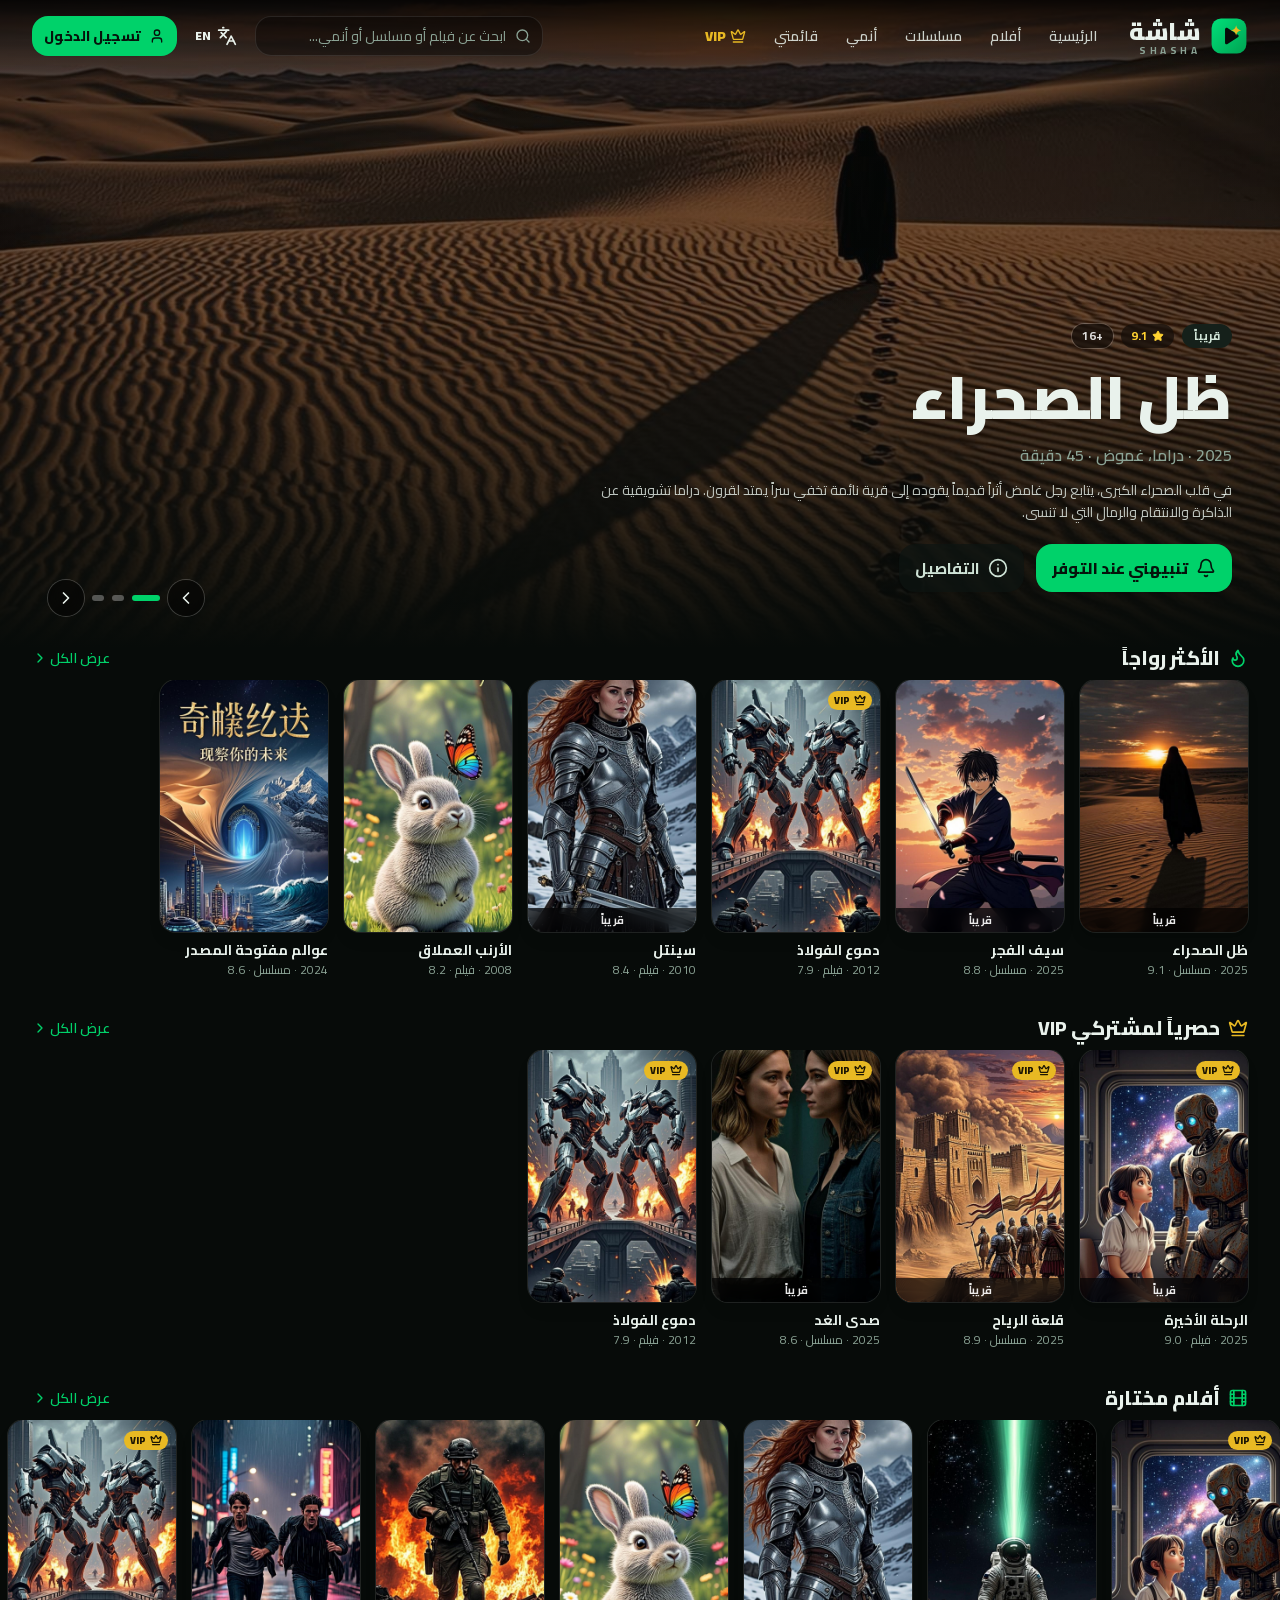
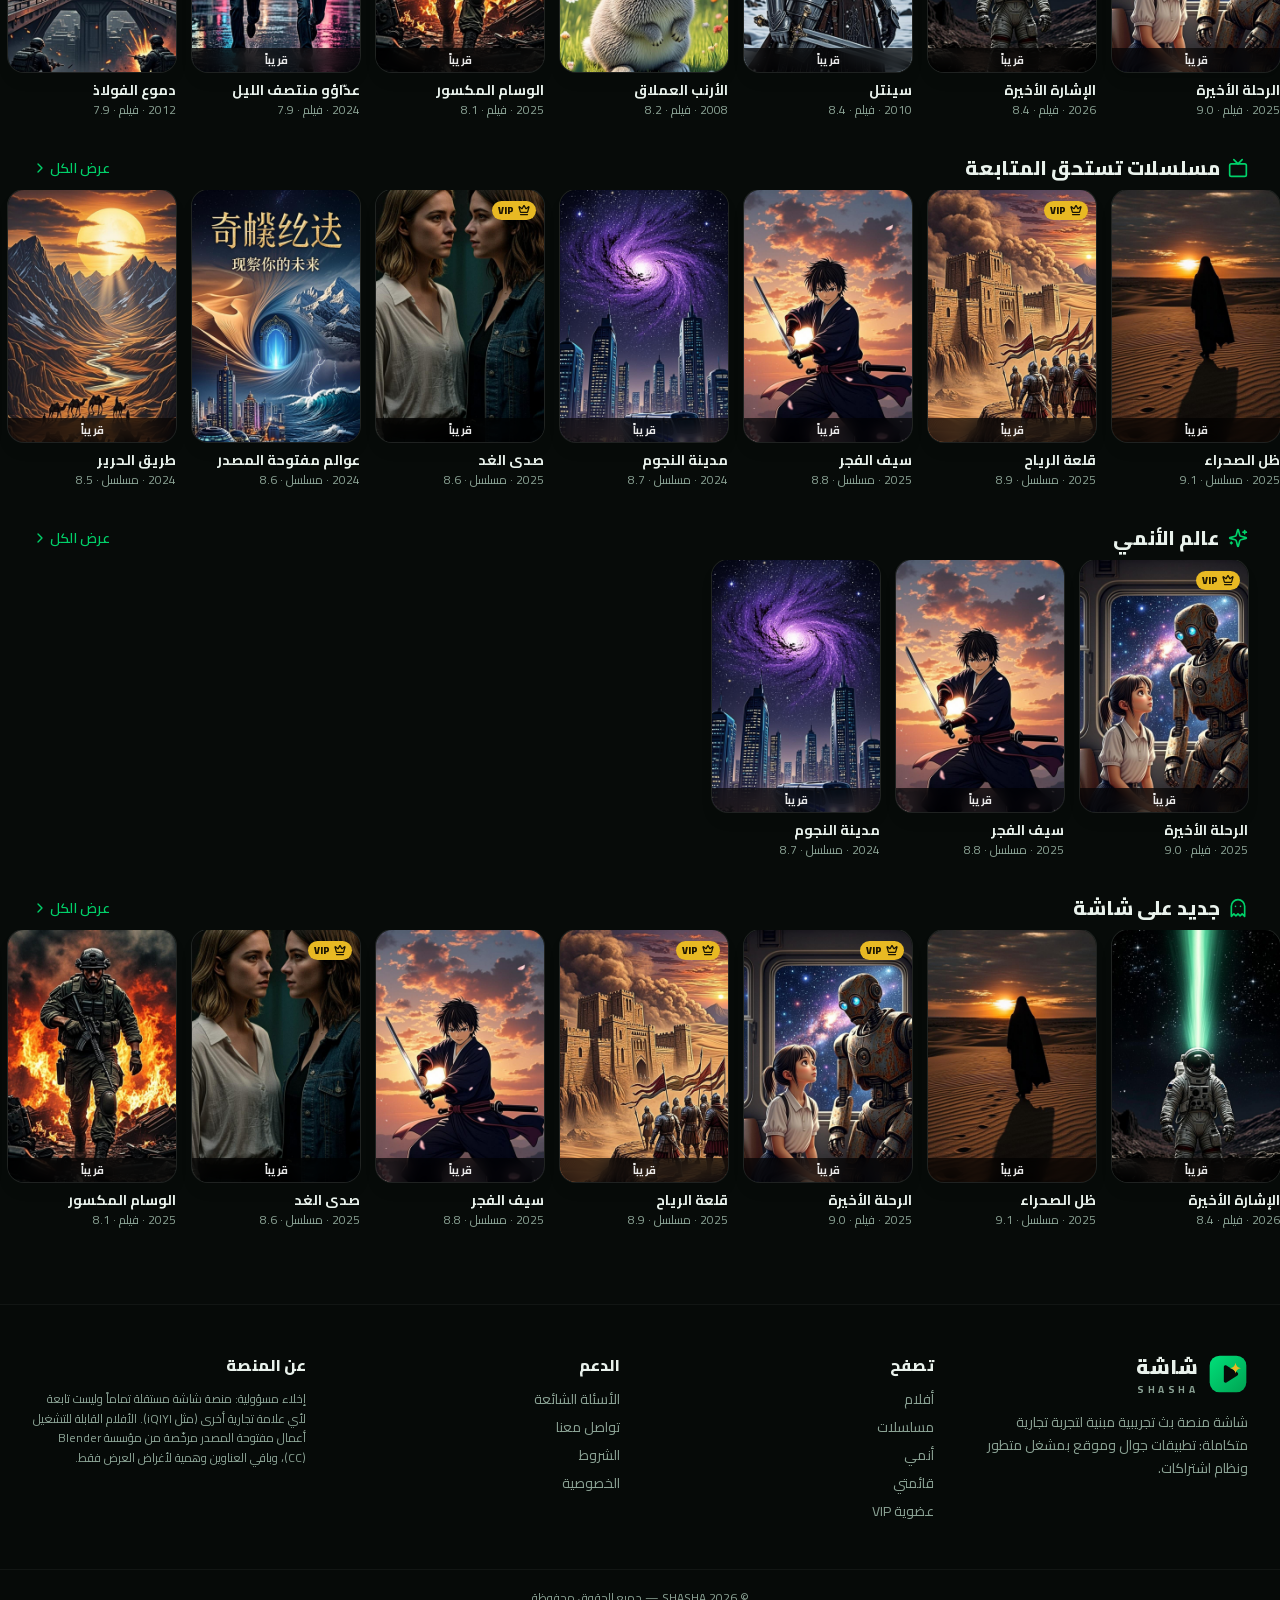
==== index.html @ ae56e643 "content: مصادر بث موثوقة + مختبر الجودات + تحسينات الفلوباك" ====
<!DOCTYPE html><!--6Fj87yU1u_SWsq_BodlHB--><html lang="ar" dir="rtl"><head><meta charSet="utf-8"/><meta name="viewport" content="width=device-width, initial-scale=1, maximum-scale=1, viewport-fit=cover"/><link rel="preload" href="/_next/static/media/9ff27b8a0a8f3dc0-s.p.9cb3a3e2.woff2" as="font" crossorigin="" type="font/woff2"/><link rel="preload" href="/_next/static/media/d41831e24743a3c1-s.p.ae65d18e.woff2" as="font" crossorigin="" type="font/woff2"/><link rel="stylesheet" href="/_next/static/chunks/688b65f0532cc392.css" data-precedence="next"/><link rel="stylesheet" href="/_next/static/chunks/c8108df23dfb4b5e.css" data-precedence="next"/><link rel="preload" as="script" fetchPriority="low" href="/_next/static/chunks/556c8b59b4c9a879.js"/><script src="/_next/static/chunks/abc386bdde209760.js" async=""></script><script src="/_next/static/chunks/3b3c7ed019bbd741.js" async=""></script><script src="/_next/static/chunks/turbopack-4418671c871624ce.js" async=""></script><script src="/_next/static/chunks/ff1a16fafef87110.js" async=""></script><script src="/_next/static/chunks/d2be314c3ece3fbe.js" async=""></script><script src="/_next/static/chunks/8f161a78fdf321c0.js" async=""></script><script src="/_next/static/chunks/102e3964f81bfa95.js" async=""></script><script src="/_next/static/chunks/4613c6c506f4b99d.js" async=""></script><meta name="next-size-adjust" content=""/><meta name="theme-color" content="#070b09"/><title>شاشة | SHASHA — أفلام ومسلسلات وأنمي</title><meta name="description" content="شاشة: منصة بث تجريبية متكاملة — أفلام ومسلسلات وأنمي بمشغل متطور يدعم الجودات المتكيفة والترجمة، مع عضوية VIP وقائمة مشاهدة ومزامنة بين أجهزتك."/><meta name="application-name" content="شاشة"/><link rel="manifest" href="/manifest.json"/><meta name="keywords" content="بث,أفلام,مسلسلات,أنمي,شاشة,SHASHA,streaming"/><meta name="format-detection" content="telephone=no"/><meta name="mobile-web-app-capable" content="yes"/><meta name="apple-mobile-web-app-title" content="شاشة"/><meta name="apple-mobile-web-app-status-bar-style" content="black-translucent"/><meta property="og:title" content="شاشة | SHASHA — أفلام ومسلسلات وأنمي"/><meta property="og:description" content="منصة بث متكاملة بمشغل متطور وعضوية VIP. تعمل على الجوال والكمبيوتر وتُثبّت كتطبيق."/><meta property="og:site_name" content="شاشة"/><meta property="og:image" content="https://qbrahym02-cmyk.github.io/icons/icon-512.png"/><meta property="og:image:width" content="512"/><meta property="og:image:height" content="512"/><meta property="og:type" content="website"/><meta name="twitter:card" content="summary_large_image"/><meta name="twitter:title" content="شاشة | SHASHA — أفلام ومسلسلات وأنمي"/><meta name="twitter:description" content="منصة بث متكاملة بمشغل متطور وعضوية VIP. تعمل على الجوال والكمبيوتر وتُثبّت كتطبيق."/><meta name="twitter:image" content="https://qbrahym02-cmyk.github.io/icons/icon-512.png"/><meta name="twitter:image:width" content="512"/><meta name="twitter:image:height" content="512"/><link rel="icon" href="/icons/icon-192.png" sizes="192x192" type="image/png"/><link rel="icon" href="/icons/icon-512.png" sizes="512x512" type="image/png"/><link rel="apple-touch-icon" href="/icons/apple-touch-icon.png"/><script src="/_next/static/chunks/a6dad97d9634a72d.js" noModule=""></script></head><body class="cairo_a5ee9d0d-module__yPz62W__variable font-sans antialiased bg-background text-foreground min-h-screen"><div hidden=""><!--$--><!--/$--></div><div class="flex min-h-screen flex-col"><header class="fixed top-0 inset-x-0 z-50 transition-all duration-300 bg-gradient-to-b from-black/85 via-black/40 to-transparent"><div class="mx-auto flex h-16 max-w-[1500px] items-center gap-3 px-4 md:h-[72px] md:gap-5 md:px-8"><button class="flex items-center gap-2.5 group" aria-label="SHASHA home"><svg width="38" height="38" viewBox="0 0 48 48" fill="none" aria-hidden="true" class="shrink-0"><rect x="2" y="2" width="44" height="44" rx="12" fill="url(#shashaG)"></rect><path d="M19 15.5v17c0 1.6 1.75 2.56 3.1 1.7l13.2-8.5c1.25-.8 1.25-2.6 0-3.4l-13.2-8.5c-1.35-.86-3.1.1-3.1 1.7Z" fill="#070b09"></path><path d="M33 10.5c.5 3.8 2.6 6 6.5 6.5-3.9.5-6 2.7-6.5 6.5-.5-3.8-2.6-6-6.5-6.5 3.9-.5 6-2.7 6.5-6.5Z" fill="#e8b923"></path><defs><linearGradient id="shashaG" x1="2" y1="2" x2="46" y2="46" gradientUnits="userSpaceOnUse"><stop stop-color="#00e07a"></stop><stop offset="1" stop-color="#00a352"></stop></linearGradient></defs></svg><span class="flex flex-col items-start leading-none"><span class="text-2xl font-black tracking-tight group-hover:text-primary transition-colors">شاشة</span><span class="text-[10px] font-bold tracking-[0.35em] text-muted-foreground -mt-0.5">SHASHA</span></span></button><nav class="hidden items-center gap-1 md:flex" aria-label="main"><button class="rounded-lg px-3 py-1.5 text-sm font-semibold text-foreground/85 transition-colors hover:bg-white/5 hover:text-primary">الرئيسية</button><button class="rounded-lg px-3 py-1.5 text-sm font-semibold text-foreground/85 transition-colors hover:bg-white/5 hover:text-primary">أفلام</button><button class="rounded-lg px-3 py-1.5 text-sm font-semibold text-foreground/85 transition-colors hover:bg-white/5 hover:text-primary">مسلسلات</button><button class="rounded-lg px-3 py-1.5 text-sm font-semibold text-foreground/85 transition-colors hover:bg-white/5 hover:text-primary">أنمي</button><button class="rounded-lg px-3 py-1.5 text-sm font-semibold text-foreground/85 transition-colors hover:bg-white/5 hover:text-primary">قائمتي</button><button class="flex items-center gap-1 rounded-lg px-3 py-1.5 text-sm font-black text-vip transition-colors hover:bg-vip/10"><svg xmlns="http://www.w3.org/2000/svg" width="24" height="24" viewBox="0 0 24 24" fill="none" stroke="currentColor" stroke-width="2" stroke-linecap="round" stroke-linejoin="round" class="lucide lucide-crown size-4" aria-hidden="true"><path d="M11.562 3.266a.5.5 0 0 1 .876 0L15.39 8.87a1 1 0 0 0 1.516.294L21.183 5.5a.5.5 0 0 1 .798.519l-2.834 10.246a1 1 0 0 1-.956.734H5.81a1 1 0 0 1-.957-.734L2.02 6.02a.5.5 0 0 1 .798-.519l4.276 3.664a1 1 0 0 0 1.516-.294z"></path><path d="M5 21h14"></path></svg>VIP</button></nav><div class="ms-auto flex items-center gap-2"><form class="hidden md:block"><div class="relative"><svg xmlns="http://www.w3.org/2000/svg" width="24" height="24" viewBox="0 0 24 24" fill="none" stroke="currentColor" stroke-width="2" stroke-linecap="round" stroke-linejoin="round" class="lucide lucide-search pointer-events-none absolute top-1/2 size-4 -translate-y-1/2 text-muted-foreground start-3" aria-hidden="true"><path d="m21 21-4.34-4.34"></path><circle cx="11" cy="11" r="8"></circle></svg><input data-slot="input" class="file:text-foreground placeholder:text-muted-foreground selection:bg-primary selection:text-primary-foreground dark:bg-input/30 flex min-w-0 border px-3 py-1 shadow-xs transition-[color,box-shadow] outline-none file:inline-flex file:h-7 file:border-0 file:bg-transparent file:text-sm file:font-medium disabled:pointer-events-none disabled:cursor-not-allowed disabled:opacity-50 md:text-sm focus-visible:border-ring focus-visible:ring-[3px] aria-invalid:ring-destructive/20 dark:aria-invalid:ring-destructive/40 aria-invalid:border-destructive h-10 w-56 rounded-xl border-white/10 bg-black/40 ps-9 text-sm focus-visible:ring-primary/60 lg:w-72" placeholder="ابحث عن فيلم أو مسلسل أو أنمي..." value=""/></div></form><button data-slot="button" class="inline-flex items-center justify-center gap-2 whitespace-nowrap text-sm font-medium transition-all disabled:pointer-events-none disabled:opacity-50 [&amp;_svg]:pointer-events-none [&amp;_svg:not([class*=&#x27;size-&#x27;])]:size-4 shrink-0 [&amp;_svg]:shrink-0 outline-none focus-visible:border-ring focus-visible:ring-ring/50 focus-visible:ring-[3px] aria-invalid:ring-destructive/20 dark:aria-invalid:ring-destructive/40 aria-invalid:border-destructive hover:bg-accent hover:text-accent-foreground dark:hover:bg-accent/50 size-9 rounded-full md:hidden" aria-label="بحث"><svg xmlns="http://www.w3.org/2000/svg" width="24" height="24" viewBox="0 0 24 24" fill="none" stroke="currentColor" stroke-width="2" stroke-linecap="round" stroke-linejoin="round" class="lucide lucide-search size-5" aria-hidden="true"><path d="m21 21-4.34-4.34"></path><circle cx="11" cy="11" r="8"></circle></svg></button><button data-slot="button" class="inline-flex items-center justify-center whitespace-nowrap text-sm transition-all disabled:pointer-events-none disabled:opacity-50 [&amp;_svg]:pointer-events-none [&amp;_svg:not([class*=&#x27;size-&#x27;])]:size-4 shrink-0 [&amp;_svg]:shrink-0 outline-none focus-visible:border-ring focus-visible:ring-ring/50 focus-visible:ring-[3px] aria-invalid:ring-destructive/20 dark:aria-invalid:ring-destructive/40 aria-invalid:border-destructive hover:bg-accent hover:text-accent-foreground dark:hover:bg-accent/50 h-8 gap-1.5 has-[&gt;svg]:px-2.5 rounded-xl px-2.5 font-black" aria-label="اللغة"><svg xmlns="http://www.w3.org/2000/svg" width="24" height="24" viewBox="0 0 24 24" fill="none" stroke="currentColor" stroke-width="2" stroke-linecap="round" stroke-linejoin="round" class="lucide lucide-languages size-5" aria-hidden="true"><path d="m5 8 6 6"></path><path d="m4 14 6-6 2-3"></path><path d="M2 5h12"></path><path d="M7 2h1"></path><path d="m22 22-5-10-5 10"></path><path d="M14 18h6"></path></svg><span class="text-xs">EN</span></button><button data-slot="button" class="inline-flex items-center justify-center gap-2 whitespace-nowrap text-sm transition-all disabled:pointer-events-none disabled:opacity-50 [&amp;_svg]:pointer-events-none [&amp;_svg:not([class*=&#x27;size-&#x27;])]:size-4 shrink-0 [&amp;_svg]:shrink-0 outline-none focus-visible:border-ring focus-visible:ring-ring/50 focus-visible:ring-[3px] aria-invalid:ring-destructive/20 dark:aria-invalid:ring-destructive/40 aria-invalid:border-destructive shadow-xs py-2 has-[&gt;svg]:px-3 h-10 rounded-xl bg-primary px-4 font-extrabold text-primary-foreground hover:bg-primary/90"><svg xmlns="http://www.w3.org/2000/svg" width="24" height="24" viewBox="0 0 24 24" fill="none" stroke="currentColor" stroke-width="2" stroke-linecap="round" stroke-linejoin="round" class="lucide lucide-user size-4" aria-hidden="true"><path d="M19 21v-2a4 4 0 0 0-4-4H9a4 4 0 0 0-4 4v2"></path><circle cx="12" cy="7" r="4"></circle></svg><span class="hidden sm:inline">تسجيل الدخول</span></button></div></div></header><main class="w-full flex-1 pb-24 md:pb-0"><div><div class="h-[68vh] min-h-[460px] w-full shimmer"></div><div class="mt-6 space-y-2"><div class="py-3"><div class="mb-3 px-4 md:px-8 h-6 w-40 rounded shimmer"></div><div class="flex gap-3 md:gap-4 overflow-hidden px-4 md:px-8"><div class="w-[132px] sm:w-[150px] md:w-[168px] shrink-0"><div class="aspect-[2/3] w-full rounded-xl shimmer"></div><div class="mt-2 h-3.5 w-3/4 rounded shimmer"></div><div class="mt-1.5 h-3 w-1/2 rounded shimmer"></div></div><div class="w-[132px] sm:w-[150px] md:w-[168px] shrink-0"><div class="aspect-[2/3] w-full rounded-xl shimmer"></div><div class="mt-2 h-3.5 w-3/4 rounded shimmer"></div><div class="mt-1.5 h-3 w-1/2 rounded shimmer"></div></div><div class="w-[132px] sm:w-[150px] md:w-[168px] shrink-0"><div class="aspect-[2/3] w-full rounded-xl shimmer"></div><div class="mt-2 h-3.5 w-3/4 rounded shimmer"></div><div class="mt-1.5 h-3 w-1/2 rounded shimmer"></div></div><div class="w-[132px] sm:w-[150px] md:w-[168px] shrink-0"><div class="aspect-[2/3] w-full rounded-xl shimmer"></div><div class="mt-2 h-3.5 w-3/4 rounded shimmer"></div><div class="mt-1.5 h-3 w-1/2 rounded shimmer"></div></div><div class="w-[132px] sm:w-[150px] md:w-[168px] shrink-0"><div class="aspect-[2/3] w-full rounded-xl shimmer"></div><div class="mt-2 h-3.5 w-3/4 rounded shimmer"></div><div class="mt-1.5 h-3 w-1/2 rounded shimmer"></div></div><div class="w-[132px] sm:w-[150px] md:w-[168px] shrink-0"><div class="aspect-[2/3] w-full rounded-xl shimmer"></div><div class="mt-2 h-3.5 w-3/4 rounded shimmer"></div><div class="mt-1.5 h-3 w-1/2 rounded shimmer"></div></div><div class="w-[132px] sm:w-[150px] md:w-[168px] shrink-0"><div class="aspect-[2/3] w-full rounded-xl shimmer"></div><div class="mt-2 h-3.5 w-3/4 rounded shimmer"></div><div class="mt-1.5 h-3 w-1/2 rounded shimmer"></div></div></div></div><div class="py-3"><div class="mb-3 px-4 md:px-8 h-6 w-40 rounded shimmer"></div><div class="flex gap-3 md:gap-4 overflow-hidden px-4 md:px-8"><div class="w-[132px] sm:w-[150px] md:w-[168px] shrink-0"><div class="aspect-[2/3] w-full rounded-xl shimmer"></div><div class="mt-2 h-3.5 w-3/4 rounded shimmer"></div><div class="mt-1.5 h-3 w-1/2 rounded shimmer"></div></div><div class="w-[132px] sm:w-[150px] md:w-[168px] shrink-0"><div class="aspect-[2/3] w-full rounded-xl shimmer"></div><div class="mt-2 h-3.5 w-3/4 rounded shimmer"></div><div class="mt-1.5 h-3 w-1/2 rounded shimmer"></div></div><div class="w-[132px] sm:w-[150px] md:w-[168px] shrink-0"><div class="aspect-[2/3] w-full rounded-xl shimmer"></div><div class="mt-2 h-3.5 w-3/4 rounded shimmer"></div><div class="mt-1.5 h-3 w-1/2 rounded shimmer"></div></div><div class="w-[132px] sm:w-[150px] md:w-[168px] shrink-0"><div class="aspect-[2/3] w-full rounded-xl shimmer"></div><div class="mt-2 h-3.5 w-3/4 rounded shimmer"></div><div class="mt-1.5 h-3 w-1/2 rounded shimmer"></div></div><div class="w-[132px] sm:w-[150px] md:w-[168px] shrink-0"><div class="aspect-[2/3] w-full rounded-xl shimmer"></div><div class="mt-2 h-3.5 w-3/4 rounded shimmer"></div><div class="mt-1.5 h-3 w-1/2 rounded shimmer"></div></div><div class="w-[132px] sm:w-[150px] md:w-[168px] shrink-0"><div class="aspect-[2/3] w-full rounded-xl shimmer"></div><div class="mt-2 h-3.5 w-3/4 rounded shimmer"></div><div class="mt-1.5 h-3 w-1/2 rounded shimmer"></div></div><div class="w-[132px] sm:w-[150px] md:w-[168px] shrink-0"><div class="aspect-[2/3] w-full rounded-xl shimmer"></div><div class="mt-2 h-3.5 w-3/4 rounded shimmer"></div><div class="mt-1.5 h-3 w-1/2 rounded shimmer"></div></div></div></div><div class="py-3"><div class="mb-3 px-4 md:px-8 h-6 w-40 rounded shimmer"></div><div class="flex gap-3 md:gap-4 overflow-hidden px-4 md:px-8"><div class="w-[132px] sm:w-[150px] md:w-[168px] shrink-0"><div class="aspect-[2/3] w-full rounded-xl shimmer"></div><div class="mt-2 h-3.5 w-3/4 rounded shimmer"></div><div class="mt-1.5 h-3 w-1/2 rounded shimmer"></div></div><div class="w-[132px] sm:w-[150px] md:w-[168px] shrink-0"><div class="aspect-[2/3] w-full rounded-xl shimmer"></div><div class="mt-2 h-3.5 w-3/4 rounded shimmer"></div><div class="mt-1.5 h-3 w-1/2 rounded shimmer"></div></div><div class="w-[132px] sm:w-[150px] md:w-[168px] shrink-0"><div class="aspect-[2/3] w-full rounded-xl shimmer"></div><div class="mt-2 h-3.5 w-3/4 rounded shimmer"></div><div class="mt-1.5 h-3 w-1/2 rounded shimmer"></div></div><div class="w-[132px] sm:w-[150px] md:w-[168px] shrink-0"><div class="aspect-[2/3] w-full rounded-xl shimmer"></div><div class="mt-2 h-3.5 w-3/4 rounded shimmer"></div><div class="mt-1.5 h-3 w-1/2 rounded shimmer"></div></div><div class="w-[132px] sm:w-[150px] md:w-[168px] shrink-0"><div class="aspect-[2/3] w-full rounded-xl shimmer"></div><div class="mt-2 h-3.5 w-3/4 rounded shimmer"></div><div class="mt-1.5 h-3 w-1/2 rounded shimmer"></div></div><div class="w-[132px] sm:w-[150px] md:w-[168px] shrink-0"><div class="aspect-[2/3] w-full rounded-xl shimmer"></div><div class="mt-2 h-3.5 w-3/4 rounded shimmer"></div><div class="mt-1.5 h-3 w-1/2 rounded shimmer"></div></div><div class="w-[132px] sm:w-[150px] md:w-[168px] shrink-0"><div class="aspect-[2/3] w-full rounded-xl shimmer"></div><div class="mt-2 h-3.5 w-3/4 rounded shimmer"></div><div class="mt-1.5 h-3 w-1/2 rounded shimmer"></div></div></div></div></div></div></main><footer class="mt-14 border-t border-white/5 bg-[#060a08]"><div class="mx-auto grid max-w-[1500px] gap-10 px-4 py-12 md:grid-cols-4 md:px-8"><div class="space-y-4"><div class="flex items-center gap-2.5"><svg width="40" height="40" viewBox="0 0 48 48" fill="none" aria-hidden="true" class="shrink-0"><rect x="2" y="2" width="44" height="44" rx="12" fill="url(#shashaG)"></rect><path d="M19 15.5v17c0 1.6 1.75 2.56 3.1 1.7l13.2-8.5c1.25-.8 1.25-2.6 0-3.4l-13.2-8.5c-1.35-.86-3.1.1-3.1 1.7Z" fill="#070b09"></path><path d="M33 10.5c.5 3.8 2.6 6 6.5 6.5-3.9.5-6 2.7-6.5 6.5-.5-3.8-2.6-6-6.5-6.5 3.9-.5 6-2.7 6.5-6.5Z" fill="#e8b923"></path><defs><linearGradient id="shashaG" x1="2" y1="2" x2="46" y2="46" gradientUnits="userSpaceOnUse"><stop stop-color="#00e07a"></stop><stop offset="1" stop-color="#00a352"></stop></linearGradient></defs></svg><div class="leading-none"><p class="text-xl font-black">شاشة</p><p class="mt-1 text-[10px] font-bold tracking-[0.35em] text-muted-foreground">SHASHA</p></div></div><p class="max-w-sm text-sm leading-relaxed text-muted-foreground">شاشة منصة بث تجريبية مبنية لتجربة تجارية متكاملة: تطبيقات جوال وموقع بمشغل متطور ونظام اشتراكات.</p></div><div><p class="mb-3 font-extrabold">تصفح</p><ul class="space-y-2 text-sm text-muted-foreground"><li><button class="hover:text-primary">أفلام</button></li><li><button class="hover:text-primary">مسلسلات</button></li><li><button class="hover:text-primary">أنمي</button></li><li><button class="hover:text-primary">قائمتي</button></li><li><button class="hover:text-primary">عضوية VIP</button></li></ul></div><div><p class="mb-3 font-extrabold">الدعم</p><ul class="space-y-2 text-sm text-muted-foreground"><li>الأسئلة الشائعة</li><li>تواصل معنا</li><li>الشروط</li><li>الخصوصية</li></ul></div><div><p class="mb-3 font-extrabold">عن المنصة</p><p class="text-xs leading-relaxed text-muted-foreground">إخلاء مسؤولية: منصة شاشة مستقلة تماماً وليست تابعة لأي علامة تجارية أخرى (مثل iQIYI). الأفلام القابلة للتشغيل أعمال مفتوحة المصدر مرخّصة من مؤسسة Blender (CC)، وباقي العناوين وهمية لأغراض العرض فقط.</p></div></div><div class="border-t border-white/5 py-5 pb-24 text-center text-xs text-muted-foreground md:pb-5">© <!-- -->2026<!-- --> <!-- -->SHASHA<!-- --> — <!-- -->جميع الحقوق محفوظة</div></footer><nav class="glass fixed bottom-0 inset-x-0 z-40 flex border-t border-white/10 pb-[env(safe-area-inset-bottom)] md:hidden" aria-label="mobile"><button class="flex flex-1 flex-col items-center gap-1 py-2.5 transition-colors text-primary"><svg xmlns="http://www.w3.org/2000/svg" width="24" height="24" viewBox="0 0 24 24" fill="none" stroke="currentColor" stroke-width="2" stroke-linecap="round" stroke-linejoin="round" class="lucide lucide-house size-5" aria-hidden="true"><path d="M15 21v-8a1 1 0 0 0-1-1h-4a1 1 0 0 0-1 1v8"></path><path d="M3 10a2 2 0 0 1 .709-1.528l7-5.999a2 2 0 0 1 2.582 0l7 5.999A2 2 0 0 1 21 10v9a2 2 0 0 1-2 2H5a2 2 0 0 1-2-2z"></path></svg><span class="text-[10px] font-bold">الرئيسية</span></button><button class="flex flex-1 flex-col items-center gap-1 py-2.5 transition-colors text-muted-foreground hover:text-foreground"><svg xmlns="http://www.w3.org/2000/svg" width="24" height="24" viewBox="0 0 24 24" fill="none" stroke="currentColor" stroke-width="2" stroke-linecap="round" stroke-linejoin="round" class="lucide lucide-layout-grid size-5" aria-hidden="true"><rect width="7" height="7" x="3" y="3" rx="1"></rect><rect width="7" height="7" x="14" y="3" rx="1"></rect><rect width="7" height="7" x="14" y="14" rx="1"></rect><rect width="7" height="7" x="3" y="14" rx="1"></rect></svg><span class="text-[10px] font-bold">تصفح المكتبة</span></button><button class="flex flex-1 flex-col items-center gap-1 py-2.5 transition-colors text-muted-foreground hover:text-foreground"><svg xmlns="http://www.w3.org/2000/svg" width="24" height="24" viewBox="0 0 24 24" fill="none" stroke="currentColor" stroke-width="2" stroke-linecap="round" stroke-linejoin="round" class="lucide lucide-search size-5" aria-hidden="true"><path d="m21 21-4.34-4.34"></path><circle cx="11" cy="11" r="8"></circle></svg><span class="text-[10px] font-bold">بحث</span></button><button class="flex flex-1 flex-col items-center gap-1 py-2.5 transition-colors text-muted-foreground hover:text-foreground"><svg xmlns="http://www.w3.org/2000/svg" width="24" height="24" viewBox="0 0 24 24" fill="none" stroke="currentColor" stroke-width="2" stroke-linecap="round" stroke-linejoin="round" class="lucide lucide-bookmark size-5" aria-hidden="true"><path d="m19 21-7-4-7 4V5a2 2 0 0 1 2-2h10a2 2 0 0 1 2 2v16z"></path></svg><span class="text-[10px] font-bold">قائمتي</span></button><button class="flex flex-1 flex-col items-center gap-1 py-2.5 transition-colors text-muted-foreground hover:text-foreground"><svg xmlns="http://www.w3.org/2000/svg" width="24" height="24" viewBox="0 0 24 24" fill="none" stroke="currentColor" stroke-width="2" stroke-linecap="round" stroke-linejoin="round" class="lucide lucide-user size-5" aria-hidden="true"><path d="M19 21v-2a4 4 0 0 0-4-4H9a4 4 0 0 0-4 4v2"></path><circle cx="12" cy="7" r="4"></circle></svg><span class="text-[10px] font-bold">حسابي</span></button></nav></div><!--$--><!--/$--><section aria-label="Notifications alt+T" tabindex="-1" aria-live="polite" aria-relevant="additions text" aria-atomic="false"></section><script src="/_next/static/chunks/556c8b59b4c9a879.js" id="_R_" async=""></script><script>(self.__next_f=self.__next_f||[]).push([0])</script><script>self.__next_f.push([1,"1:\"$Sreact.fragment\"\n2:I[39756,[\"/_next/static/chunks/ff1a16fafef87110.js\",\"/_next/static/chunks/d2be314c3ece3fbe.js\"],\"default\"]\n3:I[37457,[\"/_next/static/chunks/ff1a16fafef87110.js\",\"/_next/static/chunks/d2be314c3ece3fbe.js\"],\"default\"]\n4:I[13354,[\"/_next/static/chunks/8f161a78fdf321c0.js\"],\"Toaster\"]\n5:I[96256,[\"/_next/static/chunks/8f161a78fdf321c0.js\",\"/_next/static/chunks/102e3964f81bfa95.js\",\"/_next/static/chunks/4613c6c506f4b99d.js\"],\"AppShell\"]\n6:I[97367,[\"/_next/static/chunks/ff1a16fafef87110.js\",\"/_next/static/chunks/d2be314c3ece3fbe.js\"],\"OutletBoundary\"]\n7:\"$Sreact.suspense\"\n9:I[97367,[\"/_next/static/chunks/ff1a16fafef87110.js\",\"/_next/static/chunks/d2be314c3ece3fbe.js\"],\"ViewportBoundary\"]\nb:I[97367,[\"/_next/static/chunks/ff1a16fafef87110.js\",\"/_next/static/chunks/d2be314c3ece3fbe.js\"],\"MetadataBoundary\"]\nd:I[68027,[\"/_next/static/chunks/ff1a16fafef87110.js\",\"/_next/static/chunks/d2be314c3ece3fbe.js\"],\"default\"]\n:HL[\"/_next/static/chunks/688b65f0532cc392.css\",\"style\"]\n:HL[\"/_next/static/chunks/c8108df23dfb4b5e.css\",\"style\"]\n:HL[\"/_next/static/media/9ff27b8a0a8f3dc0-s.p.9cb3a3e2.woff2\",\"font\",{\"crossOrigin\":\"\",\"type\":\"font/woff2\"}]\n:HL[\"/_next/static/media/d41831e24743a3c1-s.p.ae65d18e.woff2\",\"font\",{\"crossOrigin\":\"\",\"type\":\"font/woff2\"}]\n"])</script><script>self.__next_f.push([1,"0:{\"P\":null,\"b\":\"6Fj87yU1u-SWsq-BodlHB\",\"c\":[\"\",\"\"],\"q\":\"\",\"i\":false,\"f\":[[[\"\",{\"children\":[\"__PAGE__\",{}]},\"$undefined\",\"$undefined\",true],[[\"$\",\"$1\",\"c\",{\"children\":[[[\"$\",\"link\",\"0\",{\"rel\":\"stylesheet\",\"href\":\"/_next/static/chunks/688b65f0532cc392.css\",\"precedence\":\"next\",\"crossOrigin\":\"$undefined\",\"nonce\":\"$undefined\"}],[\"$\",\"link\",\"1\",{\"rel\":\"stylesheet\",\"href\":\"/_next/static/chunks/c8108df23dfb4b5e.css\",\"precedence\":\"next\",\"crossOrigin\":\"$undefined\",\"nonce\":\"$undefined\"}],[\"$\",\"script\",\"script-0\",{\"src\":\"/_next/static/chunks/8f161a78fdf321c0.js\",\"async\":true,\"nonce\":\"$undefined\"}]],[\"$\",\"html\",null,{\"lang\":\"ar\",\"dir\":\"rtl\",\"suppressHydrationWarning\":true,\"children\":[\"$\",\"body\",null,{\"className\":\"cairo_a5ee9d0d-module__yPz62W__variable font-sans antialiased bg-background text-foreground min-h-screen\",\"children\":[[\"$\",\"$L2\",null,{\"parallelRouterKey\":\"children\",\"error\":\"$undefined\",\"errorStyles\":\"$undefined\",\"errorScripts\":\"$undefined\",\"template\":[\"$\",\"$L3\",null,{}],\"templateStyles\":\"$undefined\",\"templateScripts\":\"$undefined\",\"notFound\":[[[\"$\",\"title\",null,{\"children\":\"404: This page could not be found.\"}],[\"$\",\"div\",null,{\"style\":{\"fontFamily\":\"system-ui,\\\"Segoe UI\\\",Roboto,Helvetica,Arial,sans-serif,\\\"Apple Color Emoji\\\",\\\"Segoe UI Emoji\\\"\",\"height\":\"100vh\",\"textAlign\":\"center\",\"display\":\"flex\",\"flexDirection\":\"column\",\"alignItems\":\"center\",\"justifyContent\":\"center\"},\"children\":[\"$\",\"div\",null,{\"children\":[[\"$\",\"style\",null,{\"dangerouslySetInnerHTML\":{\"__html\":\"body{color:#000;background:#fff;margin:0}.next-error-h1{border-right:1px solid rgba(0,0,0,.3)}@media (prefers-color-scheme:dark){body{color:#fff;background:#000}.next-error-h1{border-right:1px solid rgba(255,255,255,.3)}}\"}}],[\"$\",\"h1\",null,{\"className\":\"next-error-h1\",\"style\":{\"display\":\"inline-block\",\"margin\":\"0 20px 0 0\",\"padding\":\"0 23px 0 0\",\"fontSize\":24,\"fontWeight\":500,\"verticalAlign\":\"top\",\"lineHeight\":\"49px\"},\"children\":404}],[\"$\",\"div\",null,{\"style\":{\"display\":\"inline-block\"},\"children\":[\"$\",\"h2\",null,{\"style\":{\"fontSize\":14,\"fontWeight\":400,\"lineHeight\":\"49px\",\"margin\":0},\"children\":\"This page could not be found.\"}]}]]}]}]],[]],\"forbidden\":\"$undefined\",\"unauthorized\":\"$undefined\"}],[\"$\",\"$L4\",null,{\"position\":\"top-center\",\"richColors\":true,\"closeButton\":true,\"dir\":\"rtl\"}]]}]}]]}],{\"children\":[[\"$\",\"$1\",\"c\",{\"children\":[[\"$\",\"$L5\",null,{}],[[\"$\",\"script\",\"script-0\",{\"src\":\"/_next/static/chunks/102e3964f81bfa95.js\",\"async\":true,\"nonce\":\"$undefined\"}],[\"$\",\"script\",\"script-1\",{\"src\":\"/_next/static/chunks/4613c6c506f4b99d.js\",\"async\":true,\"nonce\":\"$undefined\"}]],[\"$\",\"$L6\",null,{\"children\":[\"$\",\"$7\",null,{\"name\":\"Next.MetadataOutlet\",\"children\":\"$@8\"}]}]]}],{},null,false,false]},null,false,false],[\"$\",\"$1\",\"h\",{\"children\":[null,[\"$\",\"$L9\",null,{\"children\":\"$La\"}],[\"$\",\"div\",null,{\"hidden\":true,\"children\":[\"$\",\"$Lb\",null,{\"children\":[\"$\",\"$7\",null,{\"name\":\"Next.Metadata\",\"children\":\"$Lc\"}]}]}],[\"$\",\"meta\",null,{\"name\":\"next-size-adjust\",\"content\":\"\"}]]}],false]],\"m\":\"$undefined\",\"G\":[\"$d\",[]],\"S\":true}\n"])</script><script>self.__next_f.push([1,"a:[[\"$\",\"meta\",\"0\",{\"charSet\":\"utf-8\"}],[\"$\",\"meta\",\"1\",{\"name\":\"viewport\",\"content\":\"width=device-width, initial-scale=1, maximum-scale=1, viewport-fit=cover\"}],[\"$\",\"meta\",\"2\",{\"name\":\"theme-color\",\"content\":\"#070b09\"}]]\n"])</script><script>self.__next_f.push([1,"e:I[27201,[\"/_next/static/chunks/ff1a16fafef87110.js\",\"/_next/static/chunks/d2be314c3ece3fbe.js\"],\"IconMark\"]\n8:null\n"])</script><script>self.__next_f.push([1,"c:[[\"$\",\"title\",\"0\",{\"children\":\"شاشة | SHASHA — أفلام ومسلسلات وأنمي\"}],[\"$\",\"meta\",\"1\",{\"name\":\"description\",\"content\":\"شاشة: منصة بث تجريبية متكاملة — أفلام ومسلسلات وأنمي بمشغل متطور يدعم الجودات المتكيفة والترجمة، مع عضوية VIP وقائمة مشاهدة ومزامنة بين أجهزتك.\"}],[\"$\",\"meta\",\"2\",{\"name\":\"application-name\",\"content\":\"شاشة\"}],[\"$\",\"link\",\"3\",{\"rel\":\"manifest\",\"href\":\"/manifest.json\",\"crossOrigin\":\"$undefined\"}],[\"$\",\"meta\",\"4\",{\"name\":\"keywords\",\"content\":\"بث,أفلام,مسلسلات,أنمي,شاشة,SHASHA,streaming\"}],[\"$\",\"meta\",\"5\",{\"name\":\"format-detection\",\"content\":\"telephone=no\"}],[\"$\",\"meta\",\"6\",{\"name\":\"mobile-web-app-capable\",\"content\":\"yes\"}],[\"$\",\"meta\",\"7\",{\"name\":\"apple-mobile-web-app-title\",\"content\":\"شاشة\"}],[\"$\",\"meta\",\"8\",{\"name\":\"apple-mobile-web-app-status-bar-style\",\"content\":\"black-translucent\"}],[\"$\",\"meta\",\"9\",{\"property\":\"og:title\",\"content\":\"شاشة | SHASHA — أفلام ومسلسلات وأنمي\"}],[\"$\",\"meta\",\"10\",{\"property\":\"og:description\",\"content\":\"منصة بث متكاملة بمشغل متطور وعضوية VIP. تعمل على الجوال والكمبيوتر وتُثبّت كتطبيق.\"}],[\"$\",\"meta\",\"11\",{\"property\":\"og:site_name\",\"content\":\"شاشة\"}],[\"$\",\"meta\",\"12\",{\"property\":\"og:image\",\"content\":\"https://qbrahym02-cmyk.github.io/icons/icon-512.png\"}],[\"$\",\"meta\",\"13\",{\"property\":\"og:image:width\",\"content\":\"512\"}],[\"$\",\"meta\",\"14\",{\"property\":\"og:image:height\",\"content\":\"512\"}],[\"$\",\"meta\",\"15\",{\"property\":\"og:type\",\"content\":\"website\"}],[\"$\",\"meta\",\"16\",{\"name\":\"twitter:card\",\"content\":\"summary_large_image\"}],[\"$\",\"meta\",\"17\",{\"name\":\"twitter:title\",\"content\":\"شاشة | SHASHA — أفلام ومسلسلات وأنمي\"}],[\"$\",\"meta\",\"18\",{\"name\":\"twitter:description\",\"content\":\"منصة بث متكاملة بمشغل متطور وعضوية VIP. تعمل على الجوال والكمبيوتر وتُثبّت كتطبيق.\"}],[\"$\",\"meta\",\"19\",{\"name\":\"twitter:image\",\"content\":\"https://qbrahym02-cmyk.github.io/icons/icon-512.png\"}],[\"$\",\"meta\",\"20\",{\"name\":\"twitter:image:width\",\"content\":\"512\"}],[\"$\",\"meta\",\"21\",{\"name\":\"twitter:image:height\",\"content\":\"512\"}],[\"$\",\"link\",\"22\",{\"rel\":\"icon\",\"href\":\"/icons/icon-192.png\",\"sizes\":\"192x192\",\"type\":\"image/png\"}],[\"$\",\"link\",\"23\",{\"rel\":\"icon\",\"href\":\"/icons/icon-512.png\",\"sizes\":\"512x512\",\"type\":\"image/png\"}],[\"$\",\"link\",\"24\",{\"rel\":\"apple-touch-icon\",\"href\":\"/icons/apple-touch-icon.png\"}],[\"$\",\"$Le\",\"25\",{}]]\n"])</script></body></html>
---- _next/static/chunks/688b65f0532cc392.css ----
@font-face{font-family:Cairo;font-style:normal;font-weight:400;font-display:swap;src:url(../media/9ff27b8a0a8f3dc0-s.p.9cb3a3e2.woff2)format("woff2");unicode-range:U+6??,U+750-77F,U+870-891,U+897-8E1,U+8E3-8FF,U+200C-200E,U+2010-2011,U+204F,U+2E41,U+FB50-FDFF,U+FE70-FE74,U+FE76-FEFC,U+102E0-102FB,U+10E60-10E7E,U+10EC2-10EC7,U+10EC9-10EEE,U+10EF?,U+1EE00-1EE03,U+1EE05-1EE1F,U+1EE21-1EE22,U+1EE24,U+1EE27,U+1EE29-1EE32,U+1EE34-1EE37,U+1EE39,U+1EE3B,U+1EE42,U+1EE47,U+1EE49,U+1EE4B,U+1EE4D-1EE4F,U+1EE51-1EE52,U+1EE54,U+1EE57,U+1EE59,U+1EE5B,U+1EE5D,U+1EE5F,U+1EE61-1EE62,U+1EE64,U+1EE67-1EE6A,U+1EE6C-1EE72,U+1EE74-1EE77,U+1EE79-1EE7C,U+1EE7E,U+1EE80-1EE89,U+1EE8B-1EE9B,U+1EEA1-1EEA3,U+1EEA5-1EEA9,U+1EEAB-1EEBB,U+1EEF0-1EEF1}@font-face{font-family:Cairo;font-style:normal;font-weight:400;font-display:swap;src:url(../media/a5b03b231ce290a0-s.890a9a09.woff2)format("woff2");unicode-range:U+100-2BA,U+2BD-2C5,U+2C7-2CC,U+2CE-2D7,U+2DD-2FF,U+304,U+308,U+329,U+1D00-1DBF,U+1E00-1E9F,U+1EF2-1EFF,U+2020,U+20A0-20AB,U+20AD-20C4,U+2113,U+2C60-2C7F,U+A720-A7FF}@font-face{font-family:Cairo;font-style:normal;font-weight:400;font-display:swap;src:url(../media/d41831e24743a3c1-s.p.ae65d18e.woff2)format("woff2");unicode-range:U+??,U+131,U+152-153,U+2BB-2BC,U+2C6,U+2DA,U+2DC,U+304,U+308,U+329,U+2000-206F,U+20AC,U+2122,U+2191,U+2193,U+2212,U+2215,U+FEFF,U+FFFD}@font-face{font-family:Cairo;font-style:normal;font-weight:500;font-display:swap;src:url(../media/9ff27b8a0a8f3dc0-s.p.9cb3a3e2.woff2)format("woff2");unicode-range:U+6??,U+750-77F,U+870-891,U+897-8E1,U+8E3-8FF,U+200C-200E,U+2010-2011,U+204F,U+2E41,U+FB50-FDFF,U+FE70-FE74,U+FE76-FEFC,U+102E0-102FB,U+10E60-10E7E,U+10EC2-10EC7,U+10EC9-10EEE,U+10EF?,U+1EE00-1EE03,U+1EE05-1EE1F,U+1EE21-1EE22,U+1EE24,U+1EE27,U+1EE29-1EE32,U+1EE34-1EE37,U+1EE39,U+1EE3B,U+1EE42,U+1EE47,U+1EE49,U+1EE4B,U+1EE4D-1EE4F,U+1EE51-1EE52,U+1EE54,U+1EE57,U+1EE59,U+1EE5B,U+1EE5D,U+1EE5F,U+1EE61-1EE62,U+1EE64,U+1EE67-1EE6A,U+1EE6C-1EE72,U+1EE74-1EE77,U+1EE79-1EE7C,U+1EE7E,U+1EE80-1EE89,U+1EE8B-1EE9B,U+1EEA1-1EEA3,U+1EEA5-1EEA9,U+1EEAB-1EEBB,U+1EEF0-1EEF1}@font-face{font-family:Cairo;font-style:normal;font-weight:500;font-display:swap;src:url(../media/a5b03b231ce290a0-s.890a9a09.woff2)format("woff2");unicode-range:U+100-2BA,U+2BD-2C5,U+2C7-2CC,U+2CE-2D7,U+2DD-2FF,U+304,U+308,U+329,U+1D00-1DBF,U+1E00-1E9F,U+1EF2-1EFF,U+2020,U+20A0-20AB,U+20AD-20C4,U+2113,U+2C60-2C7F,U+A720-A7FF}@font-face{font-family:Cairo;font-style:normal;font-weight:500;font-display:swap;src:url(../media/d41831e24743a3c1-s.p.ae65d18e.woff2)format("woff2");unicode-range:U+??,U+131,U+152-153,U+2BB-2BC,U+2C6,U+2DA,U+2DC,U+304,U+308,U+329,U+2000-206F,U+20AC,U+2122,U+2191,U+2193,U+2212,U+2215,U+FEFF,U+FFFD}@font-face{font-family:Cairo;font-style:normal;font-weight:600;font-display:swap;src:url(../media/9ff27b8a0a8f3dc0-s.p.9cb3a3e2.woff2)format("woff2");unicode-range:U+6??,U+750-77F,U+870-891,U+897-8E1,U+8E3-8FF,U+200C-200E,U+2010-2011,U+204F,U+2E41,U+FB50-FDFF,U+FE70-FE74,U+FE76-FEFC,U+102E0-102FB,U+10E60-10E7E,U+10EC2-10EC7,U+10EC9-10EEE,U+10EF?,U+1EE00-1EE03,U+1EE05-1EE1F,U+1EE21-1EE22,U+1EE24,U+1EE27,U+1EE29-1EE32,U+1EE34-1EE37,U+1EE39,U+1EE3B,U+1EE42,U+1EE47,U+1EE49,U+1EE4B,U+1EE4D-1EE4F,U+1EE51-1EE52,U+1EE54,U+1EE57,U+1EE59,U+1EE5B,U+1EE5D,U+1EE5F,U+1EE61-1EE62,U+1EE64,U+1EE67-1EE6A,U+1EE6C-1EE72,U+1EE74-1EE77,U+1EE79-1EE7C,U+1EE7E,U+1EE80-1EE89,U+1EE8B-1EE9B,U+1EEA1-1EEA3,U+1EEA5-1EEA9,U+1EEAB-1EEBB,U+1EEF0-1EEF1}@font-face{font-family:Cairo;font-style:normal;font-weight:600;font-display:swap;src:url(../media/a5b03b231ce290a0-s.890a9a09.woff2)format("woff2");unicode-range:U+100-2BA,U+2BD-2C5,U+2C7-2CC,U+2CE-2D7,U+2DD-2FF,U+304,U+308,U+329,U+1D00-1DBF,U+1E00-1E9F,U+1EF2-1EFF,U+2020,U+20A0-20AB,U+20AD-20C4,U+2113,U+2C60-2C7F,U+A720-A7FF}@font-face{font-family:Cairo;font-style:normal;font-weight:600;font-display:swap;src:url(../media/d41831e24743a3c1-s.p.ae65d18e.woff2)format("woff2");unicode-range:U+??,U+131,U+152-153,U+2BB-2BC,U+2C6,U+2DA,U+2DC,U+304,U+308,U+329,U+2000-206F,U+20AC,U+2122,U+2191,U+2193,U+2212,U+2215,U+FEFF,U+FFFD}@font-face{font-family:Cairo;font-style:normal;font-weight:700;font-display:swap;src:url(../media/9ff27b8a0a8f3dc0-s.p.9cb3a3e2.woff2)format("woff2");unicode-range:U+6??,U+750-77F,U+870-891,U+897-8E1,U+8E3-8FF,U+200C-200E,U+2010-2011,U+204F,U+2E41,U+FB50-FDFF,U+FE70-FE74,U+FE76-FEFC,U+102E0-102FB,U+10E60-10E7E,U+10EC2-10EC7,U+10EC9-10EEE,U+10EF?,U+1EE00-1EE03,U+1EE05-1EE1F,U+1EE21-1EE22,U+1EE24,U+1EE27,U+1EE29-1EE32,U+1EE34-1EE37,U+1EE39,U+1EE3B,U+1EE42,U+1EE47,U+1EE49,U+1EE4B,U+1EE4D-1EE4F,U+1EE51-1EE52,U+1EE54,U+1EE57,U+1EE59,U+1EE5B,U+1EE5D,U+1EE5F,U+1EE61-1EE62,U+1EE64,U+1EE67-1EE6A,U+1EE6C-1EE72,U+1EE74-1EE77,U+1EE79-1EE7C,U+1EE7E,U+1EE80-1EE89,U+1EE8B-1EE9B,U+1EEA1-1EEA3,U+1EEA5-1EEA9,U+1EEAB-1EEBB,U+1EEF0-1EEF1}@font-face{font-family:Cairo;font-style:normal;font-weight:700;font-display:swap;src:url(../media/a5b03b231ce290a0-s.890a9a09.woff2)format("woff2");unicode-range:U+100-2BA,U+2BD-2C5,U+2C7-2CC,U+2CE-2D7,U+2DD-2FF,U+304,U+308,U+329,U+1D00-1DBF,U+1E00-1E9F,U+1EF2-1EFF,U+2020,U+20A0-20AB,U+20AD-20C4,U+2113,U+2C60-2C7F,U+A720-A7FF}@font-face{font-family:Cairo;font-style:normal;font-weight:700;font-display:swap;src:url(../media/d41831e24743a3c1-s.p.ae65d18e.woff2)format("woff2");unicode-range:U+??,U+131,U+152-153,U+2BB-2BC,U+2C6,U+2DA,U+2DC,U+304,U+308,U+329,U+2000-206F,U+20AC,U+2122,U+2191,U+2193,U+2212,U+2215,U+FEFF,U+FFFD}@font-face{font-family:Cairo;font-style:normal;font-weight:800;font-display:swap;src:url(../media/9ff27b8a0a8f3dc0-s.p.9cb3a3e2.woff2)format("woff2");unicode-range:U+6??,U+750-77F,U+870-891,U+897-8E1,U+8E3-8FF,U+200C-200E,U+2010-2011,U+204F,U+2E41,U+FB50-FDFF,U+FE70-FE74,U+FE76-FEFC,U+102E0-102FB,U+10E60-10E7E,U+10EC2-10EC7,U+10EC9-10EEE,U+10EF?,U+1EE00-1EE03,U+1EE05-1EE1F,U+1EE21-1EE22,U+1EE24,U+1EE27,U+1EE29-1EE32,U+1EE34-1EE37,U+1EE39,U+1EE3B,U+1EE42,U+1EE47,U+1EE49,U+1EE4B,U+1EE4D-1EE4F,U+1EE51-1EE52,U+1EE54,U+1EE57,U+1EE59,U+1EE5B,U+1EE5D,U+1EE5F,U+1EE61-1EE62,U+1EE64,U+1EE67-1EE6A,U+1EE6C-1EE72,U+1EE74-1EE77,U+1EE79-1EE7C,U+1EE7E,U+1EE80-1EE89,U+1EE8B-1EE9B,U+1EEA1-1EEA3,U+1EEA5-1EEA9,U+1EEAB-1EEBB,U+1EEF0-1EEF1}@font-face{font-family:Cairo;font-style:normal;font-weight:800;font-display:swap;src:url(../media/a5b03b231ce290a0-s.890a9a09.woff2)format("woff2");unicode-range:U+100-2BA,U+2BD-2C5,U+2C7-2CC,U+2CE-2D7,U+2DD-2FF,U+304,U+308,U+329,U+1D00-1DBF,U+1E00-1E9F,U+1EF2-1EFF,U+2020,U+20A0-20AB,U+20AD-20C4,U+2113,U+2C60-2C7F,U+A720-A7FF}@font-face{font-family:Cairo;font-style:normal;font-weight:800;font-display:swap;src:url(../media/d41831e24743a3c1-s.p.ae65d18e.woff2)format("woff2");unicode-range:U+??,U+131,U+152-153,U+2BB-2BC,U+2C6,U+2DA,U+2DC,U+304,U+308,U+329,U+2000-206F,U+20AC,U+2122,U+2191,U+2193,U+2212,U+2215,U+FEFF,U+FFFD}@font-face{font-family:Cairo;font-style:normal;font-weight:900;font-display:swap;src:url(../media/9ff27b8a0a8f3dc0-s.p.9cb3a3e2.woff2)format("woff2");unicode-range:U+6??,U+750-77F,U+870-891,U+897-8E1,U+8E3-8FF,U+200C-200E,U+2010-2011,U+204F,U+2E41,U+FB50-FDFF,U+FE70-FE74,U+FE76-FEFC,U+102E0-102FB,U+10E60-10E7E,U+10EC2-10EC7,U+10EC9-10EEE,U+10EF?,U+1EE00-1EE03,U+1EE05-1EE1F,U+1EE21-1EE22,U+1EE24,U+1EE27,U+1EE29-1EE32,U+1EE34-1EE37,U+1EE39,U+1EE3B,U+1EE42,U+1EE47,U+1EE49,U+1EE4B,U+1EE4D-1EE4F,U+1EE51-1EE52,U+1EE54,U+1EE57,U+1EE59,U+1EE5B,U+1EE5D,U+1EE5F,U+1EE61-1EE62,U+1EE64,U+1EE67-1EE6A,U+1EE6C-1EE72,U+1EE74-1EE77,U+1EE79-1EE7C,U+1EE7E,U+1EE80-1EE89,U+1EE8B-1EE9B,U+1EEA1-1EEA3,U+1EEA5-1EEA9,U+1EEAB-1EEBB,U+1EEF0-1EEF1}@font-face{font-family:Cairo;font-style:normal;font-weight:900;font-display:swap;src:url(../media/a5b03b231ce290a0-s.890a9a09.woff2)format("woff2");unicode-range:U+100-2BA,U+2BD-2C5,U+2C7-2CC,U+2CE-2D7,U+2DD-2FF,U+304,U+308,U+329,U+1D00-1DBF,U+1E00-1E9F,U+1EF2-1EFF,U+2020,U+20A0-20AB,U+20AD-20C4,U+2113,U+2C60-2C7F,U+A720-A7FF}@font-face{font-family:Cairo;font-style:normal;font-weight:900;font-display:swap;src:url(../media/d41831e24743a3c1-s.p.ae65d18e.woff2)format("woff2");unicode-range:U+??,U+131,U+152-153,U+2BB-2BC,U+2C6,U+2DA,U+2DC,U+304,U+308,U+329,U+2000-206F,U+20AC,U+2122,U+2191,U+2193,U+2212,U+2215,U+FEFF,U+FFFD}@font-face{font-family:Cairo Fallback;src:local(Arial);ascent-override:137.65%;descent-override:60.32%;line-gap-override:0.0%;size-adjust:94.66%}.cairo_a5ee9d0d-module__yPz62W__className{font-family:Cairo,Cairo Fallback;font-style:normal}.cairo_a5ee9d0d-module__yPz62W__variable{--font-cairo:"Cairo","Cairo Fallback"}
---- _next/static/chunks/c8108df23dfb4b5e.css ----
@layer properties{@supports (((-webkit-hyphens:none)) and (not (margin-trim:inline))) or ((-moz-orient:inline) and (not (color:rgb(from red r g b)))){*,:before,:after,::backdrop{--tw-translate-x:0;--tw-translate-y:0;--tw-translate-z:0;--tw-rotate-x:initial;--tw-rotate-y:initial;--tw-rotate-z:initial;--tw-skew-x:initial;--tw-skew-y:initial;--tw-scroll-snap-strictness:proximity;--tw-space-y-reverse:0;--tw-space-x-reverse:0;--tw-border-style:solid;--tw-gradient-position:initial;--tw-gradient-from:#0000;--tw-gradient-via:#0000;--tw-gradient-to:#0000;--tw-gradient-stops:initial;--tw-gradient-via-stops:initial;--tw-gradient-from-position:0%;--tw-gradient-via-position:50%;--tw-gradient-to-position:100%;--tw-leading:initial;--tw-font-weight:initial;--tw-tracking:initial;--tw-ordinal:initial;--tw-slashed-zero:initial;--tw-numeric-figure:initial;--tw-numeric-spacing:initial;--tw-numeric-fraction:initial;--tw-shadow:0 0 #0000;--tw-shadow-color:initial;--tw-shadow-alpha:100%;--tw-inset-shadow:0 0 #0000;--tw-inset-shadow-color:initial;--tw-inset-shadow-alpha:100%;--tw-ring-color:initial;--tw-ring-shadow:0 0 #0000;--tw-inset-ring-color:initial;--tw-inset-ring-shadow:0 0 #0000;--tw-ring-inset:initial;--tw-ring-offset-width:0px;--tw-ring-offset-color:#fff;--tw-ring-offset-shadow:0 0 #0000;--tw-outline-style:solid;--tw-blur:initial;--tw-brightness:initial;--tw-contrast:initial;--tw-grayscale:initial;--tw-hue-rotate:initial;--tw-invert:initial;--tw-opacity:initial;--tw-saturate:initial;--tw-sepia:initial;--tw-drop-shadow:initial;--tw-drop-shadow-color:initial;--tw-drop-shadow-alpha:100%;--tw-drop-shadow-size:initial;--tw-backdrop-blur:initial;--tw-backdrop-brightness:initial;--tw-backdrop-contrast:initial;--tw-backdrop-grayscale:initial;--tw-backdrop-hue-rotate:initial;--tw-backdrop-invert:initial;--tw-backdrop-opacity:initial;--tw-backdrop-saturate:initial;--tw-backdrop-sepia:initial;--tw-duration:initial;--tw-ease:initial;--tw-content:"";--tw-scale-x:1;--tw-scale-y:1;--tw-scale-z:1;--tw-animation-delay:0s;--tw-animation-direction:normal;--tw-animation-duration:initial;--tw-animation-fill-mode:none;--tw-animation-iteration-count:1;--tw-enter-blur:0;--tw-enter-opacity:1;--tw-enter-rotate:0;--tw-enter-scale:1;--tw-enter-translate-x:0;--tw-enter-translate-y:0;--tw-exit-blur:0;--tw-exit-opacity:1;--tw-exit-rotate:0;--tw-exit-scale:1;--tw-exit-translate-x:0;--tw-exit-translate-y:0}}}@layer theme{:root,:host{--color-red-50:#fef2f2;--color-red-300:#ffa3a3;--color-red-400:#ff6568;--color-red-600:#e40014;--color-amber-300:#ffd236;--color-amber-400:#fcbb00;--color-black:#000;--color-white:#fff;--spacing:.25rem;--container-sm:24rem;--container-md:28rem;--container-lg:32rem;--container-2xl:42rem;--container-3xl:48rem;--container-4xl:56rem;--container-5xl:64rem;--text-xs:.75rem;--text-xs--line-height:calc(1/.75);--text-sm:.875rem;--text-sm--line-height:calc(1.25/.875);--text-base:1rem;--text-base--line-height:calc(1.5/1);--text-lg:1.125rem;--text-lg--line-height:calc(1.75/1.125);--text-xl:1.25rem;--text-xl--line-height:calc(1.75/1.25);--text-2xl:1.5rem;--text-2xl--line-height:calc(2/1.5);--text-3xl:1.875rem;--text-3xl--line-height:calc(2.25/1.875);--text-4xl:2.25rem;--text-4xl--line-height:calc(2.5/2.25);--text-5xl:3rem;--text-5xl--line-height:1;--text-6xl:3.75rem;--text-6xl--line-height:1;--font-weight-normal:400;--font-weight-medium:500;--font-weight-semibold:600;--font-weight-bold:700;--font-weight-extrabold:800;--font-weight-black:900;--tracking-tight:-.025em;--tracking-widest:.1em;--leading-tight:1.25;--leading-relaxed:1.625;--radius-xs:.125rem;--radius-2xl:1rem;--radius-3xl:1.5rem;--drop-shadow-lg:0 4px 4px #00000026;--drop-shadow-xl:0 9px 7px #0000001a;--ease-in-out:cubic-bezier(.4,0,.2,1);--animate-spin:spin 1s linear infinite;--animate-pulse:pulse 2s cubic-bezier(.4,0,.6,1)infinite;--blur-sm:8px;--aspect-video:16/9;--default-transition-duration:.15s;--default-transition-timing-function:cubic-bezier(.4,0,.2,1);--default-font-family:var(--font-cairo),"Segoe UI",Tahoma,sans-serif;--default-mono-font-family:ui-monospace,monospace;--color-border:var(--border)}@supports (color:lab(0% 0 0)){:root,:host{--color-red-50:lab(96.5005% 4.18508 1.52328);--color-red-300:lab(76.5514% 36.422 15.5335);--color-red-400:lab(63.7053% 60.745 31.3109);--color-red-600:lab(48.4493% 77.4328 61.5452);--color-amber-300:lab(86.4156% 6.13147 78.3961);--color-amber-400:lab(80.1641% 16.6016 99.2089)}}}@layer base{*,:after,:before,::backdrop{box-sizing:border-box;border:0 solid;margin:0;padding:0}::file-selector-button{box-sizing:border-box;border:0 solid;margin:0;padding:0}html,:host{-webkit-text-size-adjust:100%;tab-size:4;line-height:1.5;font-family:var(--default-font-family,ui-sans-serif,system-ui,sans-serif,"Apple Color Emoji","Segoe UI Emoji","Segoe UI Symbol","Noto Color Emoji");font-feature-settings:var(--default-font-feature-settings,normal);font-variation-settings:var(--default-font-variation-settings,normal);-webkit-tap-highlight-color:transparent}hr{height:0;color:inherit;border-top-width:1px}abbr:where([title]){-webkit-text-decoration:underline dotted;text-decoration:underline dotted}h1,h2,h3,h4,h5,h6{font-size:inherit;font-weight:inherit}a{color:inherit;-webkit-text-decoration:inherit;-webkit-text-decoration:inherit;-webkit-text-decoration:inherit;-webkit-text-decoration:inherit;text-decoration:inherit}b,strong{font-weight:bolder}code,kbd,samp,pre{font-family:var(--default-mono-font-family,ui-monospace,SFMono-Regular,Menlo,Monaco,Consolas,"Liberation Mono","Courier New",monospace);font-feature-settings:var(--default-mono-font-feature-settings,normal);font-variation-settings:var(--default-mono-font-variation-settings,normal);font-size:1em}small{font-size:80%}sub,sup{vertical-align:baseline;font-size:75%;line-height:0;position:relative}sub{bottom:-.25em}sup{top:-.5em}table{text-indent:0;border-color:inherit;border-collapse:collapse}:-moz-focusring{outline:auto}progress{vertical-align:baseline}summary{display:list-item}ol,ul,menu{list-style:none}img,svg,video,canvas,audio,iframe,embed,object{vertical-align:middle;display:block}img,video{max-width:100%;height:auto}button,input,select,optgroup,textarea{font:inherit;font-feature-settings:inherit;font-variation-settings:inherit;letter-spacing:inherit;color:inherit;opacity:1;background-color:#0000;border-radius:0}::file-selector-button{font:inherit;font-feature-settings:inherit;font-variation-settings:inherit;letter-spacing:inherit;color:inherit;opacity:1;background-color:#0000;border-radius:0}:where(select:is([multiple],[size])) optgroup{font-weight:bolder}:where(select:is([multiple],[size])) optgroup option{padding-inline-start:20px}::file-selector-button{margin-inline-end:4px}::placeholder{opacity:1}@supports (not ((-webkit-appearance:-apple-pay-button))) or (contain-intrinsic-size:1px){::placeholder{color:currentColor}@supports (color:color-mix(in lab, red, red)){::placeholder{color:color-mix(in oklab,currentcolor 50%,transparent)}}}textarea{resize:vertical}::-webkit-search-decoration{-webkit-appearance:none}::-webkit-date-and-time-value{min-height:1lh;text-align:inherit}::-webkit-datetime-edit{display:inline-flex}::-webkit-datetime-edit-fields-wrapper{padding:0}::-webkit-datetime-edit{padding-block:0}::-webkit-datetime-edit-year-field{padding-block:0}::-webkit-datetime-edit-month-field{padding-block:0}::-webkit-datetime-edit-day-field{padding-block:0}::-webkit-datetime-edit-hour-field{padding-block:0}::-webkit-datetime-edit-minute-field{padding-block:0}::-webkit-datetime-edit-second-field{padding-block:0}::-webkit-datetime-edit-millisecond-field{padding-block:0}::-webkit-datetime-edit-meridiem-field{padding-block:0}::-webkit-calendar-picker-indicator{line-height:1}:-moz-ui-invalid{box-shadow:none}button,input:where([type=button],[type=reset],[type=submit]){appearance:button}::file-selector-button{appearance:button}::-webkit-inner-spin-button{height:auto}::-webkit-outer-spin-button{height:auto}[hidden]:where(:not([hidden=until-found])){display:none!important}*{border-color:var(--border);outline-color:var(--ring)}@supports (color:color-mix(in lab, red, red)){*{outline-color:color-mix(in oklab,var(--ring)50%,transparent)}}html{--lightningcss-light: ;--lightningcss-dark:initial;color-scheme:dark}body{background-color:var(--background);color:var(--foreground);background-image:radial-gradient(1200px 500px at 50% -10%,#00d26a12,#0000 60%)}::selection{background:#00d26a59}}@layer components;@layer utilities{.\@container\/card-header{container:card-header/inline-size}.pointer-events-auto{pointer-events:auto}.pointer-events-none{pointer-events:none}.invisible{visibility:hidden}.sr-only{clip-path:inset(50%);white-space:nowrap;border-width:0;width:1px;height:1px;margin:-1px;padding:0;position:absolute;overflow:hidden}.absolute{position:absolute}.fixed{position:fixed}.relative{position:relative}.sticky{position:sticky}.inset-0{inset:calc(var(--spacing)*0)}.inset-x-0{inset-inline:calc(var(--spacing)*0)}.inset-x-1\.5{inset-inline:calc(var(--spacing)*1.5)}.inset-y-0{inset-block:calc(var(--spacing)*0)}.start-0{inset-inline-start:calc(var(--spacing)*0)}.start-1\/2{inset-inline-start:50%}.start-2{inset-inline-start:calc(var(--spacing)*2)}.start-3{inset-inline-start:calc(var(--spacing)*3)}.start-4{inset-inline-start:calc(var(--spacing)*4)}.end-0{inset-inline-end:calc(var(--spacing)*0)}.end-5{inset-inline-end:calc(var(--spacing)*5)}.-top-3{top:calc(var(--spacing)*-3)}.-top-12{top:calc(var(--spacing)*-12)}.top-0{top:calc(var(--spacing)*0)}.top-1{top:calc(var(--spacing)*1)}.top-1\.5{top:calc(var(--spacing)*1.5)}.top-1\/2{top:50%}.top-2{top:calc(var(--spacing)*2)}.top-3\.5{top:calc(var(--spacing)*3.5)}.top-4{top:calc(var(--spacing)*4)}.top-20{top:calc(var(--spacing)*20)}.top-\[1px\]{top:1px}.top-\[50\%\]{top:50%}.top-\[60\%\]{top:60%}.top-full{top:100%}.-right-12{right:calc(var(--spacing)*-12)}.right-0{right:calc(var(--spacing)*0)}.right-1{right:calc(var(--spacing)*1)}.right-2{right:calc(var(--spacing)*2)}.right-3{right:calc(var(--spacing)*3)}.right-4{right:calc(var(--spacing)*4)}.-bottom-12{bottom:calc(var(--spacing)*-12)}.bottom-0{bottom:calc(var(--spacing)*0)}.bottom-1{bottom:calc(var(--spacing)*1)}.bottom-5{bottom:calc(var(--spacing)*5)}.-left-12{left:calc(var(--spacing)*-12)}.left-0{left:calc(var(--spacing)*0)}.left-1\/2{left:50%}.left-2{left:calc(var(--spacing)*2)}.left-\[50\%\]{left:50%}.isolate{isolation:isolate}.z-10{z-index:10}.z-20{z-index:20}.z-40{z-index:40}.z-50{z-index:50}.z-\[1\]{z-index:1}.z-\[100\]{z-index:100}.col-start-2{grid-column-start:2}.row-span-2{grid-row:span 2/span 2}.row-start-1{grid-row-start:1}.-mx-1{margin-inline:calc(var(--spacing)*-1)}.mx-1{margin-inline:calc(var(--spacing)*1)}.mx-2{margin-inline:calc(var(--spacing)*2)}.mx-3\.5{margin-inline:calc(var(--spacing)*3.5)}.mx-auto{margin-inline:auto}.my-0\.5{margin-block:calc(var(--spacing)*.5)}.my-1{margin-block:calc(var(--spacing)*1)}.my-5{margin-block:calc(var(--spacing)*5)}.my-auto{margin-block:auto}.ms-1{margin-inline-start:calc(var(--spacing)*1)}.ms-auto{margin-inline-start:auto}.me-1{margin-inline-end:calc(var(--spacing)*1)}.-mt-0\.5{margin-top:calc(var(--spacing)*-.5)}.-mt-4{margin-top:calc(var(--spacing)*-4)}.-mt-20{margin-top:calc(var(--spacing)*-20)}.-mt-36{margin-top:calc(var(--spacing)*-36)}.mt-0\.5{margin-top:calc(var(--spacing)*.5)}.mt-1{margin-top:calc(var(--spacing)*1)}.mt-1\.5{margin-top:calc(var(--spacing)*1.5)}.mt-2{margin-top:calc(var(--spacing)*2)}.mt-2\.5{margin-top:calc(var(--spacing)*2.5)}.mt-3{margin-top:calc(var(--spacing)*3)}.mt-4{margin-top:calc(var(--spacing)*4)}.mt-5{margin-top:calc(var(--spacing)*5)}.mt-6{margin-top:calc(var(--spacing)*6)}.mt-8{margin-top:calc(var(--spacing)*8)}.mt-10{margin-top:calc(var(--spacing)*10)}.mt-14{margin-top:calc(var(--spacing)*14)}.mt-auto{margin-top:auto}.mb-2{margin-bottom:calc(var(--spacing)*2)}.mb-3{margin-bottom:calc(var(--spacing)*3)}.mb-4{margin-bottom:calc(var(--spacing)*4)}.mb-5{margin-bottom:calc(var(--spacing)*5)}.mb-6{margin-bottom:calc(var(--spacing)*6)}.mb-8{margin-bottom:calc(var(--spacing)*8)}.-ml-4{margin-left:calc(var(--spacing)*-4)}.ml-1{margin-left:calc(var(--spacing)*1)}.ml-auto{margin-left:auto}.line-clamp-1{-webkit-line-clamp:1;-webkit-box-orient:vertical;display:-webkit-box;overflow:hidden}.line-clamp-3{-webkit-line-clamp:3;-webkit-box-orient:vertical;display:-webkit-box;overflow:hidden}.block{display:block}.flex{display:flex}.grid{display:grid}.hidden{display:none}.inline-flex{display:inline-flex}.table{display:table}.table-caption{display:table-caption}.table-cell{display:table-cell}.table-row{display:table-row}.field-sizing-content{field-sizing:content}.aspect-\[2\/3\]{aspect-ratio:2/3}.aspect-square{aspect-ratio:1}.aspect-video{aspect-ratio:var(--aspect-video)}.size-\(--cell-size\){width:var(--cell-size);height:var(--cell-size)}.size-0{width:calc(var(--spacing)*0);height:calc(var(--spacing)*0)}.size-2{width:calc(var(--spacing)*2);height:calc(var(--spacing)*2)}.size-2\.5{width:calc(var(--spacing)*2.5);height:calc(var(--spacing)*2.5)}.size-3{width:calc(var(--spacing)*3);height:calc(var(--spacing)*3)}.size-3\.5{width:calc(var(--spacing)*3.5);height:calc(var(--spacing)*3.5)}.size-4{width:calc(var(--spacing)*4);height:calc(var(--spacing)*4)}.size-5{width:calc(var(--spacing)*5);height:calc(var(--spacing)*5)}.size-6{width:calc(var(--spacing)*6);height:calc(var(--spacing)*6)}.size-7{width:calc(var(--spacing)*7);height:calc(var(--spacing)*7)}.size-8{width:calc(var(--spacing)*8);height:calc(var(--spacing)*8)}.size-9{width:calc(var(--spacing)*9);height:calc(var(--spacing)*9)}.size-10{width:calc(var(--spacing)*10);height:calc(var(--spacing)*10)}.size-11{width:calc(var(--spacing)*11);height:calc(var(--spacing)*11)}.size-12{width:calc(var(--spacing)*12);height:calc(var(--spacing)*12)}.size-14{width:calc(var(--spacing)*14);height:calc(var(--spacing)*14)}.size-16{width:calc(var(--spacing)*16);height:calc(var(--spacing)*16)}.size-20{width:calc(var(--spacing)*20);height:calc(var(--spacing)*20)}.size-24{width:calc(var(--spacing)*24);height:calc(var(--spacing)*24)}.size-auto{width:auto;height:auto}.size-full{width:100%;height:100%}.h-\(--cell-size\){height:var(--cell-size)}.h-0\.5{height:calc(var(--spacing)*.5)}.h-1{height:calc(var(--spacing)*1)}.h-1\.5{height:calc(var(--spacing)*1.5)}.h-2{height:calc(var(--spacing)*2)}.h-2\.5{height:calc(var(--spacing)*2.5)}.h-3{height:calc(var(--spacing)*3)}.h-3\.5{height:calc(var(--spacing)*3.5)}.h-4{height:calc(var(--spacing)*4)}.h-5{height:calc(var(--spacing)*5)}.h-6{height:calc(var(--spacing)*6)}.h-7{height:calc(var(--spacing)*7)}.h-8{height:calc(var(--spacing)*8)}.h-9{height:calc(var(--spacing)*9)}.h-10{height:calc(var(--spacing)*10)}.h-11{height:calc(var(--spacing)*11)}.h-12{height:calc(var(--spacing)*12)}.h-14{height:calc(var(--spacing)*14)}.h-16{height:calc(var(--spacing)*16)}.h-20{height:calc(var(--spacing)*20)}.h-80{height:calc(var(--spacing)*80)}.h-\[1\.15rem\]{height:1.15rem}.h-\[42vh\]{height:42vh}.h-\[46vh\]{height:46vh}.h-\[62vh\]{height:62vh}.h-\[68vh\]{height:68vh}.h-\[72vh\]{height:72vh}.h-\[calc\(100\%-1px\)\]{height:calc(100% - 1px)}.h-\[var\(--radix-navigation-menu-viewport-height\)\]{height:var(--radix-navigation-menu-viewport-height)}.h-\[var\(--radix-select-trigger-height\)\]{height:var(--radix-select-trigger-height)}.h-auto{height:auto}.h-full{height:100%}.h-px{height:1px}.h-svh{height:100svh}.max-h-\(--radix-context-menu-content-available-height\){max-height:var(--radix-context-menu-content-available-height)}.max-h-\(--radix-dropdown-menu-content-available-height\){max-height:var(--radix-dropdown-menu-content-available-height)}.max-h-\(--radix-select-content-available-height\){max-height:var(--radix-select-content-available-height)}.max-h-\[300px\]{max-height:300px}.max-h-\[780px\]{max-height:780px}.max-h-screen{max-height:100vh}.min-h-0{min-height:calc(var(--spacing)*0)}.min-h-4{min-height:calc(var(--spacing)*4)}.min-h-16{min-height:calc(var(--spacing)*16)}.min-h-\[70vh\]{min-height:70vh}.min-h-\[320px\]{min-height:320px}.min-h-\[420px\]{min-height:420px}.min-h-\[460px\]{min-height:460px}.min-h-\[500px\]{min-height:500px}.min-h-screen{min-height:100vh}.min-h-svh{min-height:100svh}.w-\(--cell-size\){width:var(--cell-size)}.w-\(--sidebar-width\){width:var(--sidebar-width)}.w-0{width:calc(var(--spacing)*0)}.w-1{width:calc(var(--spacing)*1)}.w-1\/2{width:50%}.w-2{width:calc(var(--spacing)*2)}.w-2\.5{width:calc(var(--spacing)*2.5)}.w-2\/3{width:66.6667%}.w-3{width:calc(var(--spacing)*3)}.w-3\/4{width:75%}.w-4{width:calc(var(--spacing)*4)}.w-5{width:calc(var(--spacing)*5)}.w-7{width:calc(var(--spacing)*7)}.w-8{width:calc(var(--spacing)*8)}.w-9{width:calc(var(--spacing)*9)}.w-40{width:calc(var(--spacing)*40)}.w-44{width:calc(var(--spacing)*44)}.w-56{width:calc(var(--spacing)*56)}.w-64{width:calc(var(--spacing)*64)}.w-72{width:calc(var(--spacing)*72)}.w-\[100px\]{width:100px}.w-\[132px\]{width:132px}.w-auto{width:auto}.w-fit{width:fit-content}.w-full{width:100%}.w-max{width:max-content}.w-px{width:1px}.max-w-\(--skeleton-width\){max-width:var(--skeleton-width)}.max-w-2xl{max-width:var(--container-2xl)}.max-w-3xl{max-width:var(--container-3xl)}.max-w-4xl{max-width:var(--container-4xl)}.max-w-5xl{max-width:var(--container-5xl)}.max-w-\[1400px\]{max-width:1400px}.max-w-\[1500px\]{max-width:1500px}.max-w-\[calc\(100\%-2rem\)\]{max-width:calc(100% - 2rem)}.max-w-lg{max-width:var(--container-lg)}.max-w-max{max-width:max-content}.max-w-md{max-width:var(--container-md)}.max-w-sm{max-width:var(--container-sm)}.min-w-\(--cell-size\){min-width:var(--cell-size)}.min-w-0{min-width:calc(var(--spacing)*0)}.min-w-5{min-width:calc(var(--spacing)*5)}.min-w-8{min-width:calc(var(--spacing)*8)}.min-w-9{min-width:calc(var(--spacing)*9)}.min-w-10{min-width:calc(var(--spacing)*10)}.min-w-\[8rem\]{min-width:8rem}.min-w-\[12rem\]{min-width:12rem}.min-w-\[var\(--radix-select-trigger-width\)\]{min-width:var(--radix-select-trigger-width)}.flex-1{flex:1}.shrink-0{flex-shrink:0}.grow{flex-grow:1}.grow-0{flex-grow:0}.basis-full{flex-basis:100%}.caption-bottom{caption-side:bottom}.border-collapse{border-collapse:collapse}.origin-\(--radix-context-menu-content-transform-origin\){transform-origin:var(--radix-context-menu-content-transform-origin)}.origin-\(--radix-dropdown-menu-content-transform-origin\){transform-origin:var(--radix-dropdown-menu-content-transform-origin)}.origin-\(--radix-hover-card-content-transform-origin\){transform-origin:var(--radix-hover-card-content-transform-origin)}.origin-\(--radix-menubar-content-transform-origin\){transform-origin:var(--radix-menubar-content-transform-origin)}.origin-\(--radix-popover-content-transform-origin\){transform-origin:var(--radix-popover-content-transform-origin)}.origin-\(--radix-select-content-transform-origin\){transform-origin:var(--radix-select-content-transform-origin)}.origin-\(--radix-tooltip-content-transform-origin\){transform-origin:var(--radix-tooltip-content-transform-origin)}.-translate-x-1\/2{--tw-translate-x:calc(calc(1/2*100%)*-1);translate:var(--tw-translate-x)var(--tw-translate-y)}.-translate-x-px{--tw-translate-x:-1px;translate:var(--tw-translate-x)var(--tw-translate-y)}.translate-x-\[-50\%\]{--tw-translate-x:-50%;translate:var(--tw-translate-x)var(--tw-translate-y)}.translate-x-px{--tw-translate-x:1px;translate:var(--tw-translate-x)var(--tw-translate-y)}.-translate-y-1\/2{--tw-translate-y:calc(calc(1/2*100%)*-1);translate:var(--tw-translate-x)var(--tw-translate-y)}.translate-y-0\.5{--tw-translate-y:calc(var(--spacing)*.5);translate:var(--tw-translate-x)var(--tw-translate-y)}.translate-y-\[-50\%\]{--tw-translate-y:-50%;translate:var(--tw-translate-x)var(--tw-translate-y)}.translate-y-\[calc\(-50\%_-_2px\)\]{--tw-translate-y:calc(-50% - 2px);translate:var(--tw-translate-x)var(--tw-translate-y)}.-rotate-90{rotate:-90deg}.rotate-45{rotate:45deg}.rotate-90{rotate:90deg}.transform{transform:var(--tw-rotate-x,)var(--tw-rotate-y,)var(--tw-rotate-z,)var(--tw-skew-x,)var(--tw-skew-y,)}.animate-caret-blink{animation:1.25s ease-out infinite caret-blink}.animate-in{animation:enter var(--tw-animation-duration,var(--tw-duration,.15s))var(--tw-ease,ease)var(--tw-animation-delay,0s)var(--tw-animation-iteration-count,1)var(--tw-animation-direction,normal)var(--tw-animation-fill-mode,none)}.animate-pulse{animation:var(--animate-pulse)}.animate-spin{animation:var(--animate-spin)}.cursor-default{cursor:default}.cursor-pointer{cursor:pointer}.touch-none{touch-action:none}.snap-x{scroll-snap-type:x var(--tw-scroll-snap-strictness)}.snap-start{scroll-snap-align:start}.scroll-my-1{scroll-margin-block:calc(var(--spacing)*1)}.scroll-py-1{scroll-padding-block:calc(var(--spacing)*1)}.list-none{list-style-type:none}.auto-rows-min{grid-auto-rows:min-content}.grid-cols-2{grid-template-columns:repeat(2,minmax(0,1fr))}.grid-cols-\[0_1fr\]{grid-template-columns:0 1fr}.grid-rows-\[auto_auto\]{grid-template-rows:auto auto}.flex-col{flex-direction:column}.flex-col-reverse{flex-direction:column-reverse}.flex-row{flex-direction:row}.flex-wrap{flex-wrap:wrap}.place-items-center{place-items:center}.items-center{align-items:center}.items-end{align-items:flex-end}.items-start{align-items:flex-start}.items-stretch{align-items:stretch}.justify-between{justify-content:space-between}.justify-center{justify-content:center}.justify-items-start{justify-items:start}.gap-0\.5{gap:calc(var(--spacing)*.5)}.gap-1{gap:calc(var(--spacing)*1)}.gap-1\.5{gap:calc(var(--spacing)*1.5)}.gap-2{gap:calc(var(--spacing)*2)}.gap-2\.5{gap:calc(var(--spacing)*2.5)}.gap-3{gap:calc(var(--spacing)*3)}.gap-3\.5{gap:calc(var(--spacing)*3.5)}.gap-4{gap:calc(var(--spacing)*4)}.gap-6{gap:calc(var(--spacing)*6)}.gap-10{gap:calc(var(--spacing)*10)}:where(.space-y-1>:not(:last-child)){--tw-space-y-reverse:0;margin-block-start:calc(calc(var(--spacing)*1)*var(--tw-space-y-reverse));margin-block-end:calc(calc(var(--spacing)*1)*calc(1 - var(--tw-space-y-reverse)))}:where(.space-y-1\.5>:not(:last-child)){--tw-space-y-reverse:0;margin-block-start:calc(calc(var(--spacing)*1.5)*var(--tw-space-y-reverse));margin-block-end:calc(calc(var(--spacing)*1.5)*calc(1 - var(--tw-space-y-reverse)))}:where(.space-y-2>:not(:last-child)){--tw-space-y-reverse:0;margin-block-start:calc(calc(var(--spacing)*2)*var(--tw-space-y-reverse));margin-block-end:calc(calc(var(--spacing)*2)*calc(1 - var(--tw-space-y-reverse)))}:where(.space-y-2\.5>:not(:last-child)){--tw-space-y-reverse:0;margin-block-start:calc(calc(var(--spacing)*2.5)*var(--tw-space-y-reverse));margin-block-end:calc(calc(var(--spacing)*2.5)*calc(1 - var(--tw-space-y-reverse)))}:where(.space-y-3>:not(:last-child)){--tw-space-y-reverse:0;margin-block-start:calc(calc(var(--spacing)*3)*var(--tw-space-y-reverse));margin-block-end:calc(calc(var(--spacing)*3)*calc(1 - var(--tw-space-y-reverse)))}:where(.space-y-4>:not(:last-child)){--tw-space-y-reverse:0;margin-block-start:calc(calc(var(--spacing)*4)*var(--tw-space-y-reverse));margin-block-end:calc(calc(var(--spacing)*4)*calc(1 - var(--tw-space-y-reverse)))}.gap-x-2{column-gap:calc(var(--spacing)*2)}:where(.space-x-2>:not(:last-child)){--tw-space-x-reverse:0;margin-inline-start:calc(calc(var(--spacing)*2)*var(--tw-space-x-reverse));margin-inline-end:calc(calc(var(--spacing)*2)*calc(1 - var(--tw-space-x-reverse)))}.gap-y-0\.5{row-gap:calc(var(--spacing)*.5)}.gap-y-1{row-gap:calc(var(--spacing)*1)}.self-start{align-self:flex-start}.justify-self-end{justify-self:flex-end}.truncate{text-overflow:ellipsis;white-space:nowrap;overflow:hidden}.overflow-auto{overflow:auto}.overflow-hidden{overflow:hidden}.overflow-x-auto{overflow-x:auto}.overflow-x-hidden{overflow-x:hidden}.overflow-y-auto{overflow-y:auto}.rounded{border-radius:.25rem}.rounded-2xl{border-radius:var(--radius-2xl)}.rounded-3xl{border-radius:var(--radius-3xl)}.rounded-\[2px\]{border-radius:2px}.rounded-\[4px\]{border-radius:4px}.rounded-\[inherit\]{border-radius:inherit}.rounded-full{border-radius:3.40282e38px}.rounded-lg{border-radius:var(--radius)}.rounded-md{border-radius:calc(var(--radius) - 2px)}.rounded-none{border-radius:0}.rounded-sm{border-radius:calc(var(--radius) - 4px)}.rounded-xl{border-radius:calc(var(--radius) + 4px)}.rounded-xs{border-radius:var(--radius-xs)}.rounded-l-md{border-top-left-radius:calc(var(--radius) - 2px);border-bottom-left-radius:calc(var(--radius) - 2px)}.rounded-tl-sm{border-top-left-radius:calc(var(--radius) - 4px)}.rounded-r-md{border-top-right-radius:calc(var(--radius) - 2px);border-bottom-right-radius:calc(var(--radius) - 2px)}.border{border-style:var(--tw-border-style);border-width:1px}.border-\[1\.5px\]{border-style:var(--tw-border-style);border-width:1.5px}.border-y{border-block-style:var(--tw-border-style);border-block-width:1px}.border-t{border-top-style:var(--tw-border-style);border-top-width:1px}.border-r{border-right-style:var(--tw-border-style);border-right-width:1px}.border-b{border-bottom-style:var(--tw-border-style);border-bottom-width:1px}.border-l{border-left-style:var(--tw-border-style);border-left-width:1px}.border-dashed{--tw-border-style:dashed;border-style:dashed}.border-\(--color-border\){border-color:var(--color-border)}.border-border\/50{border-color:var(--border)}@supports (color:color-mix(in lab, red, red)){.border-border\/50{border-color:color-mix(in oklab,var(--border)50%,transparent)}}.border-destructive,.border-destructive\/40{border-color:var(--destructive)}@supports (color:color-mix(in lab, red, red)){.border-destructive\/40{border-color:color-mix(in oklab,var(--destructive)40%,transparent)}}.border-input{border-color:var(--input)}.border-primary,.border-primary\/40{border-color:var(--primary)}@supports (color:color-mix(in lab, red, red)){.border-primary\/40{border-color:color-mix(in oklab,var(--primary)40%,transparent)}}.border-sidebar-border{border-color:var(--sidebar-border)}.border-transparent{border-color:#0000}.border-white\/5{border-color:#ffffff0d}@supports (color:color-mix(in lab, red, red)){.border-white\/5{border-color:color-mix(in oklab,var(--color-white)5%,transparent)}}.border-white\/10{border-color:#ffffff1a}@supports (color:color-mix(in lab, red, red)){.border-white\/10{border-color:color-mix(in oklab,var(--color-white)10%,transparent)}}.border-t-transparent{border-top-color:#0000}.border-l-transparent{border-left-color:#0000}.bg-\(--color-bg\){background-color:var(--color-bg)}.bg-\[\#060a08\]{background-color:#060a08}.bg-accent{background-color:var(--accent)}.bg-background,.bg-background\/85{background-color:var(--background)}@supports (color:color-mix(in lab, red, red)){.bg-background\/85{background-color:color-mix(in oklab,var(--background)85%,transparent)}}.bg-black{background-color:var(--color-black)}.bg-black\/35{background-color:#00000059}@supports (color:color-mix(in lab, red, red)){.bg-black\/35{background-color:color-mix(in oklab,var(--color-black)35%,transparent)}}.bg-black\/40{background-color:#0006}@supports (color:color-mix(in lab, red, red)){.bg-black\/40{background-color:color-mix(in oklab,var(--color-black)40%,transparent)}}.bg-black\/45{background-color:#00000073}@supports (color:color-mix(in lab, red, red)){.bg-black\/45{background-color:color-mix(in oklab,var(--color-black)45%,transparent)}}.bg-black\/50{background-color:#00000080}@supports (color:color-mix(in lab, red, red)){.bg-black\/50{background-color:color-mix(in oklab,var(--color-black)50%,transparent)}}.bg-black\/60{background-color:#0009}@supports (color:color-mix(in lab, red, red)){.bg-black\/60{background-color:color-mix(in oklab,var(--color-black)60%,transparent)}}.bg-black\/65{background-color:#000000a6}@supports (color:color-mix(in lab, red, red)){.bg-black\/65{background-color:color-mix(in oklab,var(--color-black)65%,transparent)}}.bg-black\/70{background-color:#000000b3}@supports (color:color-mix(in lab, red, red)){.bg-black\/70{background-color:color-mix(in oklab,var(--color-black)70%,transparent)}}.bg-black\/75{background-color:#000000bf}@supports (color:color-mix(in lab, red, red)){.bg-black\/75{background-color:color-mix(in oklab,var(--color-black)75%,transparent)}}.bg-border{background-color:var(--border)}.bg-card{background-color:var(--card)}.bg-destructive,.bg-destructive\/10{background-color:var(--destructive)}@supports (color:color-mix(in lab, red, red)){.bg-destructive\/10{background-color:color-mix(in oklab,var(--destructive)10%,transparent)}}.bg-foreground{background-color:var(--foreground)}.bg-muted,.bg-muted\/50{background-color:var(--muted)}@supports (color:color-mix(in lab, red, red)){.bg-muted\/50{background-color:color-mix(in oklab,var(--muted)50%,transparent)}}.bg-popover{background-color:var(--popover)}.bg-primary,.bg-primary\/10{background-color:var(--primary)}@supports (color:color-mix(in lab, red, red)){.bg-primary\/10{background-color:color-mix(in oklab,var(--primary)10%,transparent)}}.bg-primary\/15{background-color:var(--primary)}@supports (color:color-mix(in lab, red, red)){.bg-primary\/15{background-color:color-mix(in oklab,var(--primary)15%,transparent)}}.bg-primary\/20{background-color:var(--primary)}@supports (color:color-mix(in lab, red, red)){.bg-primary\/20{background-color:color-mix(in oklab,var(--primary)20%,transparent)}}.bg-primary\/95{background-color:var(--primary)}@supports (color:color-mix(in lab, red, red)){.bg-primary\/95{background-color:color-mix(in oklab,var(--primary)95%,transparent)}}.bg-secondary{background-color:var(--secondary)}.bg-sidebar{background-color:var(--sidebar)}.bg-sidebar-border{background-color:var(--sidebar-border)}.bg-transparent{background-color:#0000}.bg-vip,.bg-vip\/5{background-color:var(--vip)}@supports (color:color-mix(in lab, red, red)){.bg-vip\/5{background-color:color-mix(in oklab,var(--vip)5%,transparent)}}.bg-vip\/10{background-color:var(--vip)}@supports (color:color-mix(in lab, red, red)){.bg-vip\/10{background-color:color-mix(in oklab,var(--vip)10%,transparent)}}.bg-vip\/15{background-color:var(--vip)}@supports (color:color-mix(in lab, red, red)){.bg-vip\/15{background-color:color-mix(in oklab,var(--vip)15%,transparent)}}.bg-vip\/20{background-color:var(--vip)}@supports (color:color-mix(in lab, red, red)){.bg-vip\/20{background-color:color-mix(in oklab,var(--vip)20%,transparent)}}.bg-white\/10{background-color:#ffffff1a}@supports (color:color-mix(in lab, red, red)){.bg-white\/10{background-color:color-mix(in oklab,var(--color-white)10%,transparent)}}.bg-white\/15{background-color:#ffffff26}@supports (color:color-mix(in lab, red, red)){.bg-white\/15{background-color:color-mix(in oklab,var(--color-white)15%,transparent)}}.bg-white\/20{background-color:#fff3}@supports (color:color-mix(in lab, red, red)){.bg-white\/20{background-color:color-mix(in oklab,var(--color-white)20%,transparent)}}.bg-white\/25{background-color:#ffffff40}@supports (color:color-mix(in lab, red, red)){.bg-white\/25{background-color:color-mix(in oklab,var(--color-white)25%,transparent)}}.bg-white\/30{background-color:#ffffff4d}@supports (color:color-mix(in lab, red, red)){.bg-white\/30{background-color:color-mix(in oklab,var(--color-white)30%,transparent)}}.bg-white\/35{background-color:#ffffff59}@supports (color:color-mix(in lab, red, red)){.bg-white\/35{background-color:color-mix(in oklab,var(--color-white)35%,transparent)}}.bg-gradient-to-b{--tw-gradient-position:to bottom in oklab;background-image:linear-gradient(var(--tw-gradient-stops))}.bg-gradient-to-t{--tw-gradient-position:to top in oklab;background-image:linear-gradient(var(--tw-gradient-stops))}.bg-\[radial-gradient\(600px_300px_at_50\%_0\%\,rgba\(232\,185\,35\,0\.12\)\,transparent\)\]{background-image:radial-gradient(600px 300px at 50% 0,#e8b9231f,#0000)}.from-background{--tw-gradient-from:var(--background);--tw-gradient-stops:var(--tw-gradient-via-stops,var(--tw-gradient-position),var(--tw-gradient-from)var(--tw-gradient-from-position),var(--tw-gradient-to)var(--tw-gradient-to-position))}.from-background\/60{--tw-gradient-from:var(--background)}@supports (color:color-mix(in lab, red, red)){.from-background\/60{--tw-gradient-from:color-mix(in oklab,var(--background)60%,transparent)}}.from-background\/60{--tw-gradient-stops:var(--tw-gradient-via-stops,var(--tw-gradient-position),var(--tw-gradient-from)var(--tw-gradient-from-position),var(--tw-gradient-to)var(--tw-gradient-to-position))}.from-black\/85{--tw-gradient-from:#000000d9}@supports (color:color-mix(in lab, red, red)){.from-black\/85{--tw-gradient-from:color-mix(in oklab,var(--color-black)85%,transparent)}}.from-black\/85{--tw-gradient-stops:var(--tw-gradient-via-stops,var(--tw-gradient-position),var(--tw-gradient-from)var(--tw-gradient-from-position),var(--tw-gradient-to)var(--tw-gradient-to-position))}.from-black\/90{--tw-gradient-from:#000000e6}@supports (color:color-mix(in lab, red, red)){.from-black\/90{--tw-gradient-from:color-mix(in oklab,var(--color-black)90%,transparent)}}.from-black\/90{--tw-gradient-stops:var(--tw-gradient-via-stops,var(--tw-gradient-position),var(--tw-gradient-from)var(--tw-gradient-from-position),var(--tw-gradient-to)var(--tw-gradient-to-position))}.via-background\/55{--tw-gradient-via:var(--background)}@supports (color:color-mix(in lab, red, red)){.via-background\/55{--tw-gradient-via:color-mix(in oklab,var(--background)55%,transparent)}}.via-background\/55{--tw-gradient-via-stops:var(--tw-gradient-position),var(--tw-gradient-from)var(--tw-gradient-from-position),var(--tw-gradient-via)var(--tw-gradient-via-position),var(--tw-gradient-to)var(--tw-gradient-to-position);--tw-gradient-stops:var(--tw-gradient-via-stops)}.via-background\/60{--tw-gradient-via:var(--background)}@supports (color:color-mix(in lab, red, red)){.via-background\/60{--tw-gradient-via:color-mix(in oklab,var(--background)60%,transparent)}}.via-background\/60{--tw-gradient-via-stops:var(--tw-gradient-position),var(--tw-gradient-from)var(--tw-gradient-from-position),var(--tw-gradient-via)var(--tw-gradient-via-position),var(--tw-gradient-to)var(--tw-gradient-to-position);--tw-gradient-stops:var(--tw-gradient-via-stops)}.via-black\/40{--tw-gradient-via:#0006}@supports (color:color-mix(in lab, red, red)){.via-black\/40{--tw-gradient-via:color-mix(in oklab,var(--color-black)40%,transparent)}}.via-black\/40{--tw-gradient-via-stops:var(--tw-gradient-position),var(--tw-gradient-from)var(--tw-gradient-from-position),var(--tw-gradient-via)var(--tw-gradient-via-position),var(--tw-gradient-to)var(--tw-gradient-to-position);--tw-gradient-stops:var(--tw-gradient-via-stops)}.via-black\/50{--tw-gradient-via:#00000080}@supports (color:color-mix(in lab, red, red)){.via-black\/50{--tw-gradient-via:color-mix(in oklab,var(--color-black)50%,transparent)}}.via-black\/50{--tw-gradient-via-stops:var(--tw-gradient-position),var(--tw-gradient-from)var(--tw-gradient-from-position),var(--tw-gradient-via)var(--tw-gradient-via-position),var(--tw-gradient-to)var(--tw-gradient-to-position);--tw-gradient-stops:var(--tw-gradient-via-stops)}.via-transparent{--tw-gradient-via:transparent;--tw-gradient-via-stops:var(--tw-gradient-position),var(--tw-gradient-from)var(--tw-gradient-from-position),var(--tw-gradient-via)var(--tw-gradient-via-position),var(--tw-gradient-to)var(--tw-gradient-to-position);--tw-gradient-stops:var(--tw-gradient-via-stops)}.to-background\/10{--tw-gradient-to:var(--background)}@supports (color:color-mix(in lab, red, red)){.to-background\/10{--tw-gradient-to:color-mix(in oklab,var(--background)10%,transparent)}}.to-background\/10{--tw-gradient-stops:var(--tw-gradient-via-stops,var(--tw-gradient-position),var(--tw-gradient-from)var(--tw-gradient-from-position),var(--tw-gradient-to)var(--tw-gradient-to-position))}.to-background\/20{--tw-gradient-to:var(--background)}@supports (color:color-mix(in lab, red, red)){.to-background\/20{--tw-gradient-to:color-mix(in oklab,var(--background)20%,transparent)}}.to-background\/20{--tw-gradient-stops:var(--tw-gradient-via-stops,var(--tw-gradient-position),var(--tw-gradient-from)var(--tw-gradient-from-position),var(--tw-gradient-to)var(--tw-gradient-to-position))}.to-transparent{--tw-gradient-to:transparent;--tw-gradient-stops:var(--tw-gradient-via-stops,var(--tw-gradient-position),var(--tw-gradient-from)var(--tw-gradient-from-position),var(--tw-gradient-to)var(--tw-gradient-to-position))}.fill-amber-300{fill:var(--color-amber-300)}.fill-current{fill:currentColor}.fill-primary{fill:var(--primary)}.fill-primary-foreground{fill:var(--primary-foreground)}.object-contain{object-fit:contain}.object-cover{object-fit:cover}.p-0{padding:calc(var(--spacing)*0)}.p-1{padding:calc(var(--spacing)*1)}.p-2{padding:calc(var(--spacing)*2)}.p-2\.5{padding:calc(var(--spacing)*2.5)}.p-3{padding:calc(var(--spacing)*3)}.p-4{padding:calc(var(--spacing)*4)}.p-5{padding:calc(var(--spacing)*5)}.p-6{padding:calc(var(--spacing)*6)}.p-\[3px\]{padding:3px}.p-px{padding:1px}.px-\(--cell-size\){padding-inline:var(--cell-size)}.px-1{padding-inline:calc(var(--spacing)*1)}.px-1\.5{padding-inline:calc(var(--spacing)*1.5)}.px-2{padding-inline:calc(var(--spacing)*2)}.px-2\.5{padding-inline:calc(var(--spacing)*2.5)}.px-3{padding-inline:calc(var(--spacing)*3)}.px-4{padding-inline:calc(var(--spacing)*4)}.px-5{padding-inline:calc(var(--spacing)*5)}.px-6{padding-inline:calc(var(--spacing)*6)}.px-7{padding-inline:calc(var(--spacing)*7)}.px-8{padding-inline:calc(var(--spacing)*8)}.py-0\.5{padding-block:calc(var(--spacing)*.5)}.py-1{padding-block:calc(var(--spacing)*1)}.py-1\.5{padding-block:calc(var(--spacing)*1.5)}.py-2{padding-block:calc(var(--spacing)*2)}.py-2\.5{padding-block:calc(var(--spacing)*2.5)}.py-3{padding-block:calc(var(--spacing)*3)}.py-4{padding-block:calc(var(--spacing)*4)}.py-5{padding-block:calc(var(--spacing)*5)}.py-6{padding-block:calc(var(--spacing)*6)}.py-10{padding-block:calc(var(--spacing)*10)}.py-12{padding-block:calc(var(--spacing)*12)}.py-20{padding-block:calc(var(--spacing)*20)}.ps-9{padding-inline-start:calc(var(--spacing)*9)}.ps-12{padding-inline-start:calc(var(--spacing)*12)}.pt-0{padding-top:calc(var(--spacing)*0)}.pt-2{padding-top:calc(var(--spacing)*2)}.pt-3{padding-top:calc(var(--spacing)*3)}.pt-4{padding-top:calc(var(--spacing)*4)}.pt-12{padding-top:calc(var(--spacing)*12)}.pt-16{padding-top:calc(var(--spacing)*16)}.pt-24{padding-top:calc(var(--spacing)*24)}.pr-1{padding-right:calc(var(--spacing)*1)}.pr-2{padding-right:calc(var(--spacing)*2)}.pr-2\.5{padding-right:calc(var(--spacing)*2.5)}.pr-6{padding-right:calc(var(--spacing)*6)}.pr-8{padding-right:calc(var(--spacing)*8)}.pb-1\.5{padding-bottom:calc(var(--spacing)*1.5)}.pb-2{padding-bottom:calc(var(--spacing)*2)}.pb-3{padding-bottom:calc(var(--spacing)*3)}.pb-4{padding-bottom:calc(var(--spacing)*4)}.pb-7{padding-bottom:calc(var(--spacing)*7)}.pb-8{padding-bottom:calc(var(--spacing)*8)}.pb-10{padding-bottom:calc(var(--spacing)*10)}.pb-24{padding-bottom:calc(var(--spacing)*24)}.pb-\[env\(safe-area-inset-bottom\)\]{padding-bottom:env(safe-area-inset-bottom)}.pl-2{padding-left:calc(var(--spacing)*2)}.pl-4{padding-left:calc(var(--spacing)*4)}.pl-8{padding-left:calc(var(--spacing)*8)}.text-center{text-align:center}.text-left{text-align:left}.text-start{text-align:start}.align-middle{vertical-align:middle}.font-mono{font-family:ui-monospace,monospace}.font-sans{font-family:var(--font-cairo),"Segoe UI",Tahoma,sans-serif}.text-2xl{font-size:var(--text-2xl);line-height:var(--tw-leading,var(--text-2xl--line-height))}.text-3xl{font-size:var(--text-3xl);line-height:var(--tw-leading,var(--text-3xl--line-height))}.text-4xl{font-size:var(--text-4xl);line-height:var(--tw-leading,var(--text-4xl--line-height))}.text-base{font-size:var(--text-base);line-height:var(--tw-leading,var(--text-base--line-height))}.text-lg{font-size:var(--text-lg);line-height:var(--tw-leading,var(--text-lg--line-height))}.text-sm{font-size:var(--text-sm);line-height:var(--tw-leading,var(--text-sm--line-height))}.text-xl{font-size:var(--text-xl);line-height:var(--tw-leading,var(--text-xl--line-height))}.text-xs{font-size:var(--text-xs);line-height:var(--tw-leading,var(--text-xs--line-height))}.text-\[0\.8rem\]{font-size:.8rem}.text-\[8px\]{font-size:8px}.text-\[10px\]{font-size:10px}.text-\[11px\]{font-size:11px}.leading-7{--tw-leading:calc(var(--spacing)*7);line-height:calc(var(--spacing)*7)}.leading-none{--tw-leading:1;line-height:1}.leading-relaxed{--tw-leading:var(--leading-relaxed);line-height:var(--leading-relaxed)}.leading-tight{--tw-leading:var(--leading-tight);line-height:var(--leading-tight)}.font-black{--tw-font-weight:var(--font-weight-black);font-weight:var(--font-weight-black)}.font-bold{--tw-font-weight:var(--font-weight-bold);font-weight:var(--font-weight-bold)}.font-extrabold{--tw-font-weight:var(--font-weight-extrabold);font-weight:var(--font-weight-extrabold)}.font-medium{--tw-font-weight:var(--font-weight-medium);font-weight:var(--font-weight-medium)}.font-normal{--tw-font-weight:var(--font-weight-normal);font-weight:var(--font-weight-normal)}.font-semibold{--tw-font-weight:var(--font-weight-semibold);font-weight:var(--font-weight-semibold)}.tracking-\[0\.35em\]{--tw-tracking:.35em;letter-spacing:.35em}.tracking-tight{--tw-tracking:var(--tracking-tight);letter-spacing:var(--tracking-tight)}.tracking-widest{--tw-tracking:var(--tracking-widest);letter-spacing:var(--tracking-widest)}.text-balance{text-wrap:balance}.break-words{overflow-wrap:break-word}.whitespace-nowrap{white-space:nowrap}.whitespace-pre-line{white-space:pre-line}.text-accent-foreground{color:var(--accent-foreground)}.text-amber-300{color:var(--color-amber-300)}.text-amber-400{color:var(--color-amber-400)}.text-card-foreground{color:var(--card-foreground)}.text-current{color:currentColor}.text-destructive{color:var(--destructive)}.text-foreground,.text-foreground\/50{color:var(--foreground)}@supports (color:color-mix(in lab, red, red)){.text-foreground\/50{color:color-mix(in oklab,var(--foreground)50%,transparent)}}.text-foreground\/80{color:var(--foreground)}@supports (color:color-mix(in lab, red, red)){.text-foreground\/80{color:color-mix(in oklab,var(--foreground)80%,transparent)}}.text-foreground\/85{color:var(--foreground)}@supports (color:color-mix(in lab, red, red)){.text-foreground\/85{color:color-mix(in oklab,var(--foreground)85%,transparent)}}.text-muted-foreground{color:var(--muted-foreground)}.text-popover-foreground{color:var(--popover-foreground)}.text-primary{color:var(--primary)}.text-primary-foreground{color:var(--primary-foreground)}.text-secondary-foreground{color:var(--secondary-foreground)}.text-sidebar-foreground,.text-sidebar-foreground\/70{color:var(--sidebar-foreground)}@supports (color:color-mix(in lab, red, red)){.text-sidebar-foreground\/70{color:color-mix(in oklab,var(--sidebar-foreground)70%,transparent)}}.text-vip{color:var(--vip)}.text-vip-foreground{color:var(--vip-foreground)}.text-white{color:var(--color-white)}.text-white\/70{color:#ffffffb3}@supports (color:color-mix(in lab, red, red)){.text-white\/70{color:color-mix(in oklab,var(--color-white)70%,transparent)}}.text-white\/80{color:#fffc}@supports (color:color-mix(in lab, red, red)){.text-white\/80{color:color-mix(in oklab,var(--color-white)80%,transparent)}}.text-white\/85{color:#ffffffd9}@supports (color:color-mix(in lab, red, red)){.text-white\/85{color:color-mix(in oklab,var(--color-white)85%,transparent)}}.text-white\/90{color:#ffffffe6}@supports (color:color-mix(in lab, red, red)){.text-white\/90{color:color-mix(in oklab,var(--color-white)90%,transparent)}}.tabular-nums{--tw-numeric-spacing:tabular-nums;font-variant-numeric:var(--tw-ordinal,)var(--tw-slashed-zero,)var(--tw-numeric-figure,)var(--tw-numeric-spacing,)var(--tw-numeric-fraction,)}.line-through{text-decoration-line:line-through}.underline-offset-4{text-underline-offset:4px}.antialiased{-webkit-font-smoothing:antialiased;-moz-osx-font-smoothing:grayscale}.opacity-0{opacity:0}.opacity-50{opacity:.5}.opacity-70{opacity:.7}.opacity-90{opacity:.9}.opacity-100{opacity:1}.shadow{--tw-shadow:0 1px 3px 0 var(--tw-shadow-color,#0000001a),0 1px 2px -1px var(--tw-shadow-color,#0000001a);box-shadow:var(--tw-inset-shadow),var(--tw-inset-ring-shadow),var(--tw-ring-offset-shadow),var(--tw-ring-shadow),var(--tw-shadow)}.shadow-2xl{--tw-shadow:0 25px 50px -12px var(--tw-shadow-color,#00000040);box-shadow:var(--tw-inset-shadow),var(--tw-inset-ring-shadow),var(--tw-ring-offset-shadow),var(--tw-ring-shadow),var(--tw-shadow)}.shadow-\[0_0_0_1px_hsl\(var\(--sidebar-border\)\)\]{--tw-shadow:0 0 0 1px var(--tw-shadow-color,hsl(var(--sidebar-border)));box-shadow:var(--tw-inset-shadow),var(--tw-inset-ring-shadow),var(--tw-ring-offset-shadow),var(--tw-ring-shadow),var(--tw-shadow)}.shadow-lg{--tw-shadow:0 10px 15px -3px var(--tw-shadow-color,#0000001a),0 4px 6px -4px var(--tw-shadow-color,#0000001a);box-shadow:var(--tw-inset-shadow),var(--tw-inset-ring-shadow),var(--tw-ring-offset-shadow),var(--tw-ring-shadow),var(--tw-shadow)}.shadow-md{--tw-shadow:0 4px 6px -1px var(--tw-shadow-color,#0000001a),0 2px 4px -2px var(--tw-shadow-color,#0000001a);box-shadow:var(--tw-inset-shadow),var(--tw-inset-ring-shadow),var(--tw-ring-offset-shadow),var(--tw-ring-shadow),var(--tw-shadow)}.shadow-none{--tw-shadow:0 0 #0000;box-shadow:var(--tw-inset-shadow),var(--tw-inset-ring-shadow),var(--tw-ring-offset-shadow),var(--tw-ring-shadow),var(--tw-shadow)}.shadow-sm{--tw-shadow:0 1px 3px 0 var(--tw-shadow-color,#0000001a),0 1px 2px -1px var(--tw-shadow-color,#0000001a);box-shadow:var(--tw-inset-shadow),var(--tw-inset-ring-shadow),var(--tw-ring-offset-shadow),var(--tw-ring-shadow),var(--tw-shadow)}.shadow-xl{--tw-shadow:0 20px 25px -5px var(--tw-shadow-color,#0000001a),0 8px 10px -6px var(--tw-shadow-color,#0000001a);box-shadow:var(--tw-inset-shadow),var(--tw-inset-ring-shadow),var(--tw-ring-offset-shadow),var(--tw-ring-shadow),var(--tw-shadow)}.shadow-xs{--tw-shadow:0 1px 2px 0 var(--tw-shadow-color,#0000000d);box-shadow:var(--tw-inset-shadow),var(--tw-inset-ring-shadow),var(--tw-ring-offset-shadow),var(--tw-ring-shadow),var(--tw-shadow)}.ring{--tw-ring-shadow:var(--tw-ring-inset,)0 0 0 calc(1px + var(--tw-ring-offset-width))var(--tw-ring-color,currentcolor);box-shadow:var(--tw-inset-shadow),var(--tw-inset-ring-shadow),var(--tw-ring-offset-shadow),var(--tw-ring-shadow),var(--tw-shadow)}.ring-0{--tw-ring-shadow:var(--tw-ring-inset,)0 0 0 calc(0px + var(--tw-ring-offset-width))var(--tw-ring-color,currentcolor);box-shadow:var(--tw-inset-shadow),var(--tw-inset-ring-shadow),var(--tw-ring-offset-shadow),var(--tw-ring-shadow),var(--tw-shadow)}.ring-1{--tw-ring-shadow:var(--tw-ring-inset,)0 0 0 calc(1px + var(--tw-ring-offset-width))var(--tw-ring-color,currentcolor);box-shadow:var(--tw-inset-shadow),var(--tw-inset-ring-shadow),var(--tw-ring-offset-shadow),var(--tw-ring-shadow),var(--tw-shadow)}.ring-2{--tw-ring-shadow:var(--tw-ring-inset,)0 0 0 calc(2px + var(--tw-ring-offset-width))var(--tw-ring-color,currentcolor);box-shadow:var(--tw-inset-shadow),var(--tw-inset-ring-shadow),var(--tw-ring-offset-shadow),var(--tw-ring-shadow),var(--tw-shadow)}.shadow-black\/40{--tw-shadow-color:#0006}@supports (color:color-mix(in lab, red, red)){.shadow-black\/40{--tw-shadow-color:color-mix(in oklab,color-mix(in oklab,var(--color-black)40%,transparent)var(--tw-shadow-alpha),transparent)}}.shadow-primary\/25{--tw-shadow-color:var(--primary)}@supports (color:color-mix(in lab, red, red)){.shadow-primary\/25{--tw-shadow-color:color-mix(in oklab,color-mix(in oklab,var(--primary)25%,transparent)var(--tw-shadow-alpha),transparent)}}.shadow-primary\/40{--tw-shadow-color:var(--primary)}@supports (color:color-mix(in lab, red, red)){.shadow-primary\/40{--tw-shadow-color:color-mix(in oklab,color-mix(in oklab,var(--primary)40%,transparent)var(--tw-shadow-alpha),transparent)}}.shadow-primary\/50{--tw-shadow-color:var(--primary)}@supports (color:color-mix(in lab, red, red)){.shadow-primary\/50{--tw-shadow-color:color-mix(in oklab,color-mix(in oklab,var(--primary)50%,transparent)var(--tw-shadow-alpha),transparent)}}.shadow-primary\/60{--tw-shadow-color:var(--primary)}@supports (color:color-mix(in lab, red, red)){.shadow-primary\/60{--tw-shadow-color:color-mix(in oklab,color-mix(in oklab,var(--primary)60%,transparent)var(--tw-shadow-alpha),transparent)}}.shadow-vip\/10{--tw-shadow-color:var(--vip)}@supports (color:color-mix(in lab, red, red)){.shadow-vip\/10{--tw-shadow-color:color-mix(in oklab,color-mix(in oklab,var(--vip)10%,transparent)var(--tw-shadow-alpha),transparent)}}.shadow-vip\/25{--tw-shadow-color:var(--vip)}@supports (color:color-mix(in lab, red, red)){.shadow-vip\/25{--tw-shadow-color:color-mix(in oklab,color-mix(in oklab,var(--vip)25%,transparent)var(--tw-shadow-alpha),transparent)}}.ring-primary\/40{--tw-ring-color:var(--primary)}@supports (color:color-mix(in lab, red, red)){.ring-primary\/40{--tw-ring-color:color-mix(in oklab,var(--primary)40%,transparent)}}.ring-primary\/60{--tw-ring-color:var(--primary)}@supports (color:color-mix(in lab, red, red)){.ring-primary\/60{--tw-ring-color:color-mix(in oklab,var(--primary)60%,transparent)}}.ring-ring\/50{--tw-ring-color:var(--ring)}@supports (color:color-mix(in lab, red, red)){.ring-ring\/50{--tw-ring-color:color-mix(in oklab,var(--ring)50%,transparent)}}.ring-sidebar-ring{--tw-ring-color:var(--sidebar-ring)}.ring-vip,.ring-vip\/30{--tw-ring-color:var(--vip)}@supports (color:color-mix(in lab, red, red)){.ring-vip\/30{--tw-ring-color:color-mix(in oklab,var(--vip)30%,transparent)}}.ring-vip\/40{--tw-ring-color:var(--vip)}@supports (color:color-mix(in lab, red, red)){.ring-vip\/40{--tw-ring-color:color-mix(in oklab,var(--vip)40%,transparent)}}.ring-white\/5{--tw-ring-color:#ffffff0d}@supports (color:color-mix(in lab, red, red)){.ring-white\/5{--tw-ring-color:color-mix(in oklab,var(--color-white)5%,transparent)}}.ring-white\/10{--tw-ring-color:#ffffff1a}@supports (color:color-mix(in lab, red, red)){.ring-white\/10{--tw-ring-color:color-mix(in oklab,var(--color-white)10%,transparent)}}.ring-white\/15{--tw-ring-color:#ffffff26}@supports (color:color-mix(in lab, red, red)){.ring-white\/15{--tw-ring-color:color-mix(in oklab,var(--color-white)15%,transparent)}}.ring-white\/20{--tw-ring-color:#fff3}@supports (color:color-mix(in lab, red, red)){.ring-white\/20{--tw-ring-color:color-mix(in oklab,var(--color-white)20%,transparent)}}.ring-white\/25{--tw-ring-color:#ffffff40}@supports (color:color-mix(in lab, red, red)){.ring-white\/25{--tw-ring-color:color-mix(in oklab,var(--color-white)25%,transparent)}}.ring-offset-background{--tw-ring-offset-color:var(--background)}.outline-hidden{--tw-outline-style:none;outline-style:none}@media (forced-colors:active){.outline-hidden{outline-offset:2px;outline:2px solid #0000}}.outline{outline-style:var(--tw-outline-style);outline-width:1px}.drop-shadow-lg{--tw-drop-shadow-size:drop-shadow(0 4px 4px var(--tw-drop-shadow-color,#00000026));--tw-drop-shadow:drop-shadow(var(--drop-shadow-lg));filter:var(--tw-blur,)var(--tw-brightness,)var(--tw-contrast,)var(--tw-grayscale,)var(--tw-hue-rotate,)var(--tw-invert,)var(--tw-saturate,)var(--tw-sepia,)var(--tw-drop-shadow,)}.drop-shadow-xl{--tw-drop-shadow-size:drop-shadow(0 9px 7px var(--tw-drop-shadow-color,#0000001a));--tw-drop-shadow:drop-shadow(var(--drop-shadow-xl));filter:var(--tw-blur,)var(--tw-brightness,)var(--tw-contrast,)var(--tw-grayscale,)var(--tw-hue-rotate,)var(--tw-invert,)var(--tw-saturate,)var(--tw-sepia,)var(--tw-drop-shadow,)}.backdrop-blur-sm{--tw-backdrop-blur:blur(var(--blur-sm));-webkit-backdrop-filter:var(--tw-backdrop-blur,)var(--tw-backdrop-brightness,)var(--tw-backdrop-contrast,)var(--tw-backdrop-grayscale,)var(--tw-backdrop-hue-rotate,)var(--tw-backdrop-invert,)var(--tw-backdrop-opacity,)var(--tw-backdrop-saturate,)var(--tw-backdrop-sepia,);backdrop-filter:var(--tw-backdrop-blur,)var(--tw-backdrop-brightness,)var(--tw-backdrop-contrast,)var(--tw-backdrop-grayscale,)var(--tw-backdrop-hue-rotate,)var(--tw-backdrop-invert,)var(--tw-backdrop-opacity,)var(--tw-backdrop-saturate,)var(--tw-backdrop-sepia,)}.transition{transition-property:color,background-color,border-color,outline-color,text-decoration-color,fill,stroke,--tw-gradient-from,--tw-gradient-via,--tw-gradient-to,opacity,box-shadow,transform,translate,scale,rotate,filter,-webkit-backdrop-filter,backdrop-filter,display,content-visibility,overlay,pointer-events;transition-timing-function:var(--tw-ease,var(--default-transition-timing-function));transition-duration:var(--tw-duration,var(--default-transition-duration))}.transition-\[color\,box-shadow\]{transition-property:color,box-shadow;transition-timing-function:var(--tw-ease,var(--default-transition-timing-function));transition-duration:var(--tw-duration,var(--default-transition-duration))}.transition-\[left\,right\,width\]{transition-property:left,right,width;transition-timing-function:var(--tw-ease,var(--default-transition-timing-function));transition-duration:var(--tw-duration,var(--default-transition-duration))}.transition-\[margin\,opacity\]{transition-property:margin,opacity;transition-timing-function:var(--tw-ease,var(--default-transition-timing-function));transition-duration:var(--tw-duration,var(--default-transition-duration))}.transition-\[width\,height\,padding\]{transition-property:width,height,padding;transition-timing-function:var(--tw-ease,var(--default-transition-timing-function));transition-duration:var(--tw-duration,var(--default-transition-duration))}.transition-\[width\]{transition-property:width;transition-timing-function:var(--tw-ease,var(--default-transition-timing-function));transition-duration:var(--tw-duration,var(--default-transition-duration))}.transition-all{transition-property:all;transition-timing-function:var(--tw-ease,var(--default-transition-timing-function));transition-duration:var(--tw-duration,var(--default-transition-duration))}.transition-colors{transition-property:color,background-color,border-color,outline-color,text-decoration-color,fill,stroke,--tw-gradient-from,--tw-gradient-via,--tw-gradient-to;transition-timing-function:var(--tw-ease,var(--default-transition-timing-function));transition-duration:var(--tw-duration,var(--default-transition-duration))}.transition-opacity{transition-property:opacity;transition-timing-function:var(--tw-ease,var(--default-transition-timing-function));transition-duration:var(--tw-duration,var(--default-transition-duration))}.transition-shadow{transition-property:box-shadow;transition-timing-function:var(--tw-ease,var(--default-transition-timing-function));transition-duration:var(--tw-duration,var(--default-transition-duration))}.transition-transform{transition-property:transform,translate,scale,rotate;transition-timing-function:var(--tw-ease,var(--default-transition-timing-function));transition-duration:var(--tw-duration,var(--default-transition-duration))}.transition-none{transition-property:none}.duration-200{--tw-duration:.2s;transition-duration:.2s}.duration-300{--tw-duration:.3s;transition-duration:.3s}.duration-1000{--tw-duration:1s;transition-duration:1s}.ease-in-out{--tw-ease:var(--ease-in-out);transition-timing-function:var(--ease-in-out)}.ease-linear{--tw-ease:linear;transition-timing-function:linear}.fade-in-0{--tw-enter-opacity:0}.outline-none{--tw-outline-style:none;outline-style:none}.select-none{-webkit-user-select:none;user-select:none}.zoom-in-95{--tw-enter-scale:.95}.\[--cell-size\:--spacing\(8\)\]{--cell-size:calc(var(--spacing)*8)}.running{animation-play-state:running}.group-focus-within\/menu-item\:opacity-100:is(:where(.group\/menu-item):focus-within *){opacity:1}@media (hover:hover){.group-hover\:scale-\[1\.04\]:is(:where(.group):hover *){scale:1.04}.group-hover\:text-primary:is(:where(.group):hover *){color:var(--primary)}.group-hover\:opacity-100:is(:where(.group):hover *){opacity:1}.group-hover\:shadow-primary\/20:is(:where(.group):hover *){--tw-shadow-color:var(--primary)}@supports (color:color-mix(in lab, red, red)){.group-hover\:shadow-primary\/20:is(:where(.group):hover *){--tw-shadow-color:color-mix(in oklab,color-mix(in oklab,var(--primary)20%,transparent)var(--tw-shadow-alpha),transparent)}}.group-hover\:ring-primary\/70:is(:where(.group):hover *){--tw-ring-color:var(--primary)}@supports (color:color-mix(in lab, red, red)){.group-hover\:ring-primary\/70:is(:where(.group):hover *){--tw-ring-color:color-mix(in oklab,var(--primary)70%,transparent)}}.group-hover\/menu-item\:opacity-100:is(:where(.group\/menu-item):hover *),.group-hover\/row\:opacity-100:is(:where(.group\/row):hover *){opacity:1}.group-hover\/vol\:w-20:is(:where(.group\/vol):hover *){width:calc(var(--spacing)*20)}.group-hover\/vol\:opacity-100:is(:where(.group\/vol):hover *){opacity:1}}.group-has-data-\[sidebar\=menu-action\]\/menu-item\:pr-8:is(:where(.group\/menu-item):has([data-sidebar=menu-action]) *){padding-right:calc(var(--spacing)*8)}.group-data-\[collapsible\=icon\]\:-mt-8:is(:where(.group)[data-collapsible=icon] *){margin-top:calc(var(--spacing)*-8)}.group-data-\[collapsible\=icon\]\:hidden:is(:where(.group)[data-collapsible=icon] *){display:none}.group-data-\[collapsible\=icon\]\:size-8\!:is(:where(.group)[data-collapsible=icon] *){width:calc(var(--spacing)*8)!important;height:calc(var(--spacing)*8)!important}.group-data-\[collapsible\=icon\]\:w-\(--sidebar-width-icon\):is(:where(.group)[data-collapsible=icon] *){width:var(--sidebar-width-icon)}.group-data-\[collapsible\=icon\]\:w-\[calc\(var\(--sidebar-width-icon\)\+\(--spacing\(4\)\)\)\]:is(:where(.group)[data-collapsible=icon] *){width:calc(var(--sidebar-width-icon) + (calc(var(--spacing)*4)))}.group-data-\[collapsible\=icon\]\:w-\[calc\(var\(--sidebar-width-icon\)\+\(--spacing\(4\)\)\+2px\)\]:is(:where(.group)[data-collapsible=icon] *){width:calc(var(--sidebar-width-icon) + (calc(var(--spacing)*4)) + 2px)}.group-data-\[collapsible\=icon\]\:overflow-hidden:is(:where(.group)[data-collapsible=icon] *){overflow:hidden}.group-data-\[collapsible\=icon\]\:p-0\!:is(:where(.group)[data-collapsible=icon] *){padding:calc(var(--spacing)*0)!important}.group-data-\[collapsible\=icon\]\:p-2\!:is(:where(.group)[data-collapsible=icon] *){padding:calc(var(--spacing)*2)!important}.group-data-\[collapsible\=icon\]\:opacity-0:is(:where(.group)[data-collapsible=icon] *){opacity:0}.group-data-\[collapsible\=offcanvas\]\:right-\[calc\(var\(--sidebar-width\)\*-1\)\]:is(:where(.group)[data-collapsible=offcanvas] *){right:calc(var(--sidebar-width)*-1)}.group-data-\[collapsible\=offcanvas\]\:left-\[calc\(var\(--sidebar-width\)\*-1\)\]:is(:where(.group)[data-collapsible=offcanvas] *){left:calc(var(--sidebar-width)*-1)}.group-data-\[collapsible\=offcanvas\]\:w-0:is(:where(.group)[data-collapsible=offcanvas] *){width:calc(var(--spacing)*0)}.group-data-\[collapsible\=offcanvas\]\:translate-x-0:is(:where(.group)[data-collapsible=offcanvas] *){--tw-translate-x:calc(var(--spacing)*0);translate:var(--tw-translate-x)var(--tw-translate-y)}.group-data-\[disabled\=true\]\:pointer-events-none:is(:where(.group)[data-disabled=true] *){pointer-events:none}.group-data-\[disabled\=true\]\:opacity-50:is(:where(.group)[data-disabled=true] *){opacity:.5}.group-data-\[focused\=true\]\/day\:relative:is(:where(.group\/day)[data-focused=true] *){position:relative}.group-data-\[focused\=true\]\/day\:z-10:is(:where(.group\/day)[data-focused=true] *){z-index:10}.group-data-\[focused\=true\]\/day\:border-ring:is(:where(.group\/day)[data-focused=true] *){border-color:var(--ring)}.group-data-\[focused\=true\]\/day\:ring-\[3px\]:is(:where(.group\/day)[data-focused=true] *){--tw-ring-shadow:var(--tw-ring-inset,)0 0 0 calc(3px + var(--tw-ring-offset-width))var(--tw-ring-color,currentcolor);box-shadow:var(--tw-inset-shadow),var(--tw-inset-ring-shadow),var(--tw-ring-offset-shadow),var(--tw-ring-shadow),var(--tw-shadow)}.group-data-\[focused\=true\]\/day\:ring-ring\/50:is(:where(.group\/day)[data-focused=true] *){--tw-ring-color:var(--ring)}@supports (color:color-mix(in lab, red, red)){.group-data-\[focused\=true\]\/day\:ring-ring\/50:is(:where(.group\/day)[data-focused=true] *){--tw-ring-color:color-mix(in oklab,var(--ring)50%,transparent)}}.group-data-\[side\=left\]\:-right-4:is(:where(.group)[data-side=left] *){right:calc(var(--spacing)*-4)}.group-data-\[side\=left\]\:border-r:is(:where(.group)[data-side=left] *){border-right-style:var(--tw-border-style);border-right-width:1px}.group-data-\[side\=right\]\:left-0:is(:where(.group)[data-side=right] *){left:calc(var(--spacing)*0)}.group-data-\[side\=right\]\:rotate-180:is(:where(.group)[data-side=right] *){rotate:180deg}.group-data-\[side\=right\]\:border-l:is(:where(.group)[data-side=right] *){border-left-style:var(--tw-border-style);border-left-width:1px}.group-data-\[state\=open\]\:rotate-180:is(:where(.group)[data-state=open] *){rotate:180deg}.group-data-\[variant\=floating\]\:rounded-lg:is(:where(.group)[data-variant=floating] *){border-radius:var(--radius)}.group-data-\[variant\=floating\]\:border:is(:where(.group)[data-variant=floating] *){border-style:var(--tw-border-style);border-width:1px}.group-data-\[variant\=floating\]\:border-sidebar-border:is(:where(.group)[data-variant=floating] *){border-color:var(--sidebar-border)}.group-data-\[variant\=floating\]\:shadow-sm:is(:where(.group)[data-variant=floating] *){--tw-shadow:0 1px 3px 0 var(--tw-shadow-color,#0000001a),0 1px 2px -1px var(--tw-shadow-color,#0000001a);box-shadow:var(--tw-inset-shadow),var(--tw-inset-ring-shadow),var(--tw-ring-offset-shadow),var(--tw-ring-shadow),var(--tw-shadow)}.group-data-\[vaul-drawer-direction\=bottom\]\/drawer-content\:block:is(:where(.group\/drawer-content)[data-vaul-drawer-direction=bottom] *){display:block}.group-data-\[vaul-drawer-direction\=bottom\]\/drawer-content\:text-center:is(:where(.group\/drawer-content)[data-vaul-drawer-direction=bottom] *),.group-data-\[vaul-drawer-direction\=top\]\/drawer-content\:text-center:is(:where(.group\/drawer-content)[data-vaul-drawer-direction=top] *){text-align:center}.group-data-\[viewport\=false\]\/navigation-menu\:top-full:is(:where(.group\/navigation-menu)[data-viewport=false] *){top:100%}.group-data-\[viewport\=false\]\/navigation-menu\:mt-1\.5:is(:where(.group\/navigation-menu)[data-viewport=false] *){margin-top:calc(var(--spacing)*1.5)}.group-data-\[viewport\=false\]\/navigation-menu\:overflow-hidden:is(:where(.group\/navigation-menu)[data-viewport=false] *){overflow:hidden}.group-data-\[viewport\=false\]\/navigation-menu\:rounded-md:is(:where(.group\/navigation-menu)[data-viewport=false] *){border-radius:calc(var(--radius) - 2px)}.group-data-\[viewport\=false\]\/navigation-menu\:border:is(:where(.group\/navigation-menu)[data-viewport=false] *){border-style:var(--tw-border-style);border-width:1px}.group-data-\[viewport\=false\]\/navigation-menu\:bg-popover:is(:where(.group\/navigation-menu)[data-viewport=false] *){background-color:var(--popover)}.group-data-\[viewport\=false\]\/navigation-menu\:text-popover-foreground:is(:where(.group\/navigation-menu)[data-viewport=false] *){color:var(--popover-foreground)}.group-data-\[viewport\=false\]\/navigation-menu\:shadow:is(:where(.group\/navigation-menu)[data-viewport=false] *){--tw-shadow:0 1px 3px 0 var(--tw-shadow-color,#0000001a),0 1px 2px -1px var(--tw-shadow-color,#0000001a);box-shadow:var(--tw-inset-shadow),var(--tw-inset-ring-shadow),var(--tw-ring-offset-shadow),var(--tw-ring-shadow),var(--tw-shadow)}.group-data-\[viewport\=false\]\/navigation-menu\:duration-200:is(:where(.group\/navigation-menu)[data-viewport=false] *){--tw-duration:.2s;transition-duration:.2s}.group-\[\.destructive\]\:border-muted\/40:is(:where(.group).destructive *){border-color:var(--muted)}@supports (color:color-mix(in lab, red, red)){.group-\[\.destructive\]\:border-muted\/40:is(:where(.group).destructive *){border-color:color-mix(in oklab,var(--muted)40%,transparent)}}.group-\[\.destructive\]\:text-red-300:is(:where(.group).destructive *){color:var(--color-red-300)}@media (hover:hover){.peer-hover\/menu-button\:text-sidebar-accent-foreground:is(:where(.peer\/menu-button):hover~*){color:var(--sidebar-accent-foreground)}}.peer-disabled\:cursor-not-allowed:is(:where(.peer):disabled~*){cursor:not-allowed}.peer-disabled\:opacity-50:is(:where(.peer):disabled~*){opacity:.5}.peer-data-\[active\=true\]\/menu-button\:text-sidebar-accent-foreground:is(:where(.peer\/menu-button)[data-active=true]~*){color:var(--sidebar-accent-foreground)}.peer-data-\[size\=default\]\/menu-button\:top-1\.5:is(:where(.peer\/menu-button)[data-size=default]~*){top:calc(var(--spacing)*1.5)}.peer-data-\[size\=lg\]\/menu-button\:top-2\.5:is(:where(.peer\/menu-button)[data-size=lg]~*){top:calc(var(--spacing)*2.5)}.peer-data-\[size\=sm\]\/menu-button\:top-1:is(:where(.peer\/menu-button)[data-size=sm]~*){top:calc(var(--spacing)*1)}.selection\:bg-primary ::selection,.selection\:bg-primary::selection{background-color:var(--primary)}.selection\:text-primary-foreground ::selection,.selection\:text-primary-foreground::selection{color:var(--primary-foreground)}.file\:inline-flex::file-selector-button{display:inline-flex}.file\:h-7::file-selector-button{height:calc(var(--spacing)*7)}.file\:border-0::file-selector-button{border-style:var(--tw-border-style);border-width:0}.file\:bg-transparent::file-selector-button{background-color:#0000}.file\:text-sm::file-selector-button{font-size:var(--text-sm);line-height:var(--tw-leading,var(--text-sm--line-height))}.file\:font-medium::file-selector-button{--tw-font-weight:var(--font-weight-medium);font-weight:var(--font-weight-medium)}.file\:text-foreground::file-selector-button{color:var(--foreground)}.placeholder\:text-muted-foreground::placeholder{color:var(--muted-foreground)}.after\:absolute:after{content:var(--tw-content);position:absolute}.after\:-inset-2:after{content:var(--tw-content);inset:calc(var(--spacing)*-2)}.after\:inset-y-0:after{content:var(--tw-content);inset-block:calc(var(--spacing)*0)}.after\:left-1\/2:after{content:var(--tw-content);left:50%}.after\:w-1:after{content:var(--tw-content);width:calc(var(--spacing)*1)}.after\:w-\[2px\]:after{content:var(--tw-content);width:2px}.after\:-translate-x-1\/2:after{content:var(--tw-content);--tw-translate-x:calc(calc(1/2*100%)*-1);translate:var(--tw-translate-x)var(--tw-translate-y)}.group-data-\[collapsible\=offcanvas\]\:after\:left-full:is(:where(.group)[data-collapsible=offcanvas] *):after{content:var(--tw-content);left:100%}.first\:rounded-l-md:first-child{border-top-left-radius:calc(var(--radius) - 2px);border-bottom-left-radius:calc(var(--radius) - 2px)}.first\:border-l:first-child{border-left-style:var(--tw-border-style);border-left-width:1px}.last\:rounded-r-md:last-child{border-top-right-radius:calc(var(--radius) - 2px);border-bottom-right-radius:calc(var(--radius) - 2px)}.last\:border-b-0:last-child{border-bottom-style:var(--tw-border-style);border-bottom-width:0}@media (hover:hover){.hover\:scale-105:hover{--tw-scale-x:105%;--tw-scale-y:105%;--tw-scale-z:105%;scale:var(--tw-scale-x)var(--tw-scale-y)}.hover\:bg-accent:hover{background-color:var(--accent)}.hover\:bg-black\/70:hover{background-color:#000000b3}@supports (color:color-mix(in lab, red, red)){.hover\:bg-black\/70:hover{background-color:color-mix(in oklab,var(--color-black)70%,transparent)}}.hover\:bg-destructive\/10:hover{background-color:var(--destructive)}@supports (color:color-mix(in lab, red, red)){.hover\:bg-destructive\/10:hover{background-color:color-mix(in oklab,var(--destructive)10%,transparent)}}.hover\:bg-destructive\/90:hover{background-color:var(--destructive)}@supports (color:color-mix(in lab, red, red)){.hover\:bg-destructive\/90:hover{background-color:color-mix(in oklab,var(--destructive)90%,transparent)}}.hover\:bg-muted:hover,.hover\:bg-muted\/50:hover{background-color:var(--muted)}@supports (color:color-mix(in lab, red, red)){.hover\:bg-muted\/50:hover{background-color:color-mix(in oklab,var(--muted)50%,transparent)}}.hover\:bg-primary:hover,.hover\:bg-primary\/20:hover{background-color:var(--primary)}@supports (color:color-mix(in lab, red, red)){.hover\:bg-primary\/20:hover{background-color:color-mix(in oklab,var(--primary)20%,transparent)}}.hover\:bg-primary\/25:hover{background-color:var(--primary)}@supports (color:color-mix(in lab, red, red)){.hover\:bg-primary\/25:hover{background-color:color-mix(in oklab,var(--primary)25%,transparent)}}.hover\:bg-primary\/90:hover{background-color:var(--primary)}@supports (color:color-mix(in lab, red, red)){.hover\:bg-primary\/90:hover{background-color:color-mix(in oklab,var(--primary)90%,transparent)}}.hover\:bg-secondary:hover,.hover\:bg-secondary\/70:hover{background-color:var(--secondary)}@supports (color:color-mix(in lab, red, red)){.hover\:bg-secondary\/70:hover{background-color:color-mix(in oklab,var(--secondary)70%,transparent)}}.hover\:bg-secondary\/80:hover{background-color:var(--secondary)}@supports (color:color-mix(in lab, red, red)){.hover\:bg-secondary\/80:hover{background-color:color-mix(in oklab,var(--secondary)80%,transparent)}}.hover\:bg-sidebar-accent:hover{background-color:var(--sidebar-accent)}.hover\:bg-vip\/10:hover{background-color:var(--vip)}@supports (color:color-mix(in lab, red, red)){.hover\:bg-vip\/10:hover{background-color:color-mix(in oklab,var(--vip)10%,transparent)}}.hover\:bg-vip\/15:hover{background-color:var(--vip)}@supports (color:color-mix(in lab, red, red)){.hover\:bg-vip\/15:hover{background-color:color-mix(in oklab,var(--vip)15%,transparent)}}.hover\:bg-vip\/30:hover{background-color:var(--vip)}@supports (color:color-mix(in lab, red, red)){.hover\:bg-vip\/30:hover{background-color:color-mix(in oklab,var(--vip)30%,transparent)}}.hover\:bg-vip\/90:hover{background-color:var(--vip)}@supports (color:color-mix(in lab, red, red)){.hover\:bg-vip\/90:hover{background-color:color-mix(in oklab,var(--vip)90%,transparent)}}.hover\:bg-white\/5:hover{background-color:#ffffff0d}@supports (color:color-mix(in lab, red, red)){.hover\:bg-white\/5:hover{background-color:color-mix(in oklab,var(--color-white)5%,transparent)}}.hover\:bg-white\/10:hover{background-color:#ffffff1a}@supports (color:color-mix(in lab, red, red)){.hover\:bg-white\/10:hover{background-color:color-mix(in oklab,var(--color-white)10%,transparent)}}.hover\:bg-white\/15:hover{background-color:#ffffff26}@supports (color:color-mix(in lab, red, red)){.hover\:bg-white\/15:hover{background-color:color-mix(in oklab,var(--color-white)15%,transparent)}}.hover\:bg-white\/25:hover{background-color:#ffffff40}@supports (color:color-mix(in lab, red, red)){.hover\:bg-white\/25:hover{background-color:color-mix(in oklab,var(--color-white)25%,transparent)}}.hover\:bg-white\/50:hover{background-color:#ffffff80}@supports (color:color-mix(in lab, red, red)){.hover\:bg-white\/50:hover{background-color:color-mix(in oklab,var(--color-white)50%,transparent)}}.hover\:text-accent-foreground:hover{color:var(--accent-foreground)}.hover\:text-destructive:hover{color:var(--destructive)}.hover\:text-foreground:hover{color:var(--foreground)}.hover\:text-muted-foreground:hover{color:var(--muted-foreground)}.hover\:text-primary:hover{color:var(--primary)}.hover\:text-primary-foreground:hover{color:var(--primary-foreground)}.hover\:text-primary\/80:hover{color:var(--primary)}@supports (color:color-mix(in lab, red, red)){.hover\:text-primary\/80:hover{color:color-mix(in oklab,var(--primary)80%,transparent)}}.hover\:text-sidebar-accent-foreground:hover{color:var(--sidebar-accent-foreground)}.hover\:underline:hover{text-decoration-line:underline}.hover\:opacity-100:hover{opacity:1}.hover\:shadow-\[0_0_0_1px_hsl\(var\(--sidebar-accent\)\)\]:hover{--tw-shadow:0 0 0 1px var(--tw-shadow-color,hsl(var(--sidebar-accent)));box-shadow:var(--tw-inset-shadow),var(--tw-inset-ring-shadow),var(--tw-ring-offset-shadow),var(--tw-ring-shadow),var(--tw-shadow)}.hover\:ring-4:hover{--tw-ring-shadow:var(--tw-ring-inset,)0 0 0 calc(4px + var(--tw-ring-offset-width))var(--tw-ring-color,currentcolor);box-shadow:var(--tw-inset-shadow),var(--tw-inset-ring-shadow),var(--tw-ring-offset-shadow),var(--tw-ring-shadow),var(--tw-shadow)}.hover\:ring-primary:hover,.hover\:ring-primary\/40:hover{--tw-ring-color:var(--primary)}@supports (color:color-mix(in lab, red, red)){.hover\:ring-primary\/40:hover{--tw-ring-color:color-mix(in oklab,var(--primary)40%,transparent)}}.hover\:ring-white\/15:hover{--tw-ring-color:#ffffff26}@supports (color:color-mix(in lab, red, red)){.hover\:ring-white\/15:hover{--tw-ring-color:color-mix(in oklab,var(--color-white)15%,transparent)}}.hover\:group-data-\[collapsible\=offcanvas\]\:bg-sidebar:hover:is(:where(.group)[data-collapsible=offcanvas] *){background-color:var(--sidebar)}.group-\[\.destructive\]\:hover\:border-destructive\/30:is(:where(.group).destructive *):hover{border-color:var(--destructive)}@supports (color:color-mix(in lab, red, red)){.group-\[\.destructive\]\:hover\:border-destructive\/30:is(:where(.group).destructive *):hover{border-color:color-mix(in oklab,var(--destructive)30%,transparent)}}.group-\[\.destructive\]\:hover\:bg-destructive:is(:where(.group).destructive *):hover{background-color:var(--destructive)}.group-\[\.destructive\]\:hover\:text-red-50:is(:where(.group).destructive *):hover{color:var(--color-red-50)}.hover\:after\:bg-sidebar-border:hover:after{content:var(--tw-content);background-color:var(--sidebar-border)}}.focus\:z-10:focus{z-index:10}.focus\:bg-accent:focus{background-color:var(--accent)}.focus\:text-accent-foreground:focus{color:var(--accent-foreground)}.focus\:text-destructive:focus{color:var(--destructive)}.focus\:opacity-100:focus{opacity:1}.focus\:ring-1:focus{--tw-ring-shadow:var(--tw-ring-inset,)0 0 0 calc(1px + var(--tw-ring-offset-width))var(--tw-ring-color,currentcolor);box-shadow:var(--tw-inset-shadow),var(--tw-inset-ring-shadow),var(--tw-ring-offset-shadow),var(--tw-ring-shadow),var(--tw-shadow)}.focus\:ring-2:focus{--tw-ring-shadow:var(--tw-ring-inset,)0 0 0 calc(2px + var(--tw-ring-offset-width))var(--tw-ring-color,currentcolor);box-shadow:var(--tw-inset-shadow),var(--tw-inset-ring-shadow),var(--tw-ring-offset-shadow),var(--tw-ring-shadow),var(--tw-shadow)}.focus\:ring-ring:focus{--tw-ring-color:var(--ring)}.focus\:ring-offset-2:focus{--tw-ring-offset-width:2px;--tw-ring-offset-shadow:var(--tw-ring-inset,)0 0 0 var(--tw-ring-offset-width)var(--tw-ring-offset-color)}.focus\:outline-hidden:focus{--tw-outline-style:none;outline-style:none}@media (forced-colors:active){.focus\:outline-hidden:focus{outline-offset:2px;outline:2px solid #0000}}.focus\:outline-none:focus{--tw-outline-style:none;outline-style:none}.group-\[\.destructive\]\:focus\:ring-destructive:is(:where(.group).destructive *):focus{--tw-ring-color:var(--destructive)}.group-\[\.destructive\]\:focus\:ring-red-400:is(:where(.group).destructive *):focus{--tw-ring-color:var(--color-red-400)}.group-\[\.destructive\]\:focus\:ring-offset-red-600:is(:where(.group).destructive *):focus{--tw-ring-offset-color:var(--color-red-600)}.focus-visible\:z-10:focus-visible{z-index:10}.focus-visible\:border-ring:focus-visible{border-color:var(--ring)}.focus-visible\:ring-1:focus-visible{--tw-ring-shadow:var(--tw-ring-inset,)0 0 0 calc(1px + var(--tw-ring-offset-width))var(--tw-ring-color,currentcolor);box-shadow:var(--tw-inset-shadow),var(--tw-inset-ring-shadow),var(--tw-ring-offset-shadow),var(--tw-ring-shadow),var(--tw-shadow)}.focus-visible\:ring-2:focus-visible{--tw-ring-shadow:var(--tw-ring-inset,)0 0 0 calc(2px + var(--tw-ring-offset-width))var(--tw-ring-color,currentcolor);box-shadow:var(--tw-inset-shadow),var(--tw-inset-ring-shadow),var(--tw-ring-offset-shadow),var(--tw-ring-shadow),var(--tw-shadow)}.focus-visible\:ring-4:focus-visible{--tw-ring-shadow:var(--tw-ring-inset,)0 0 0 calc(4px + var(--tw-ring-offset-width))var(--tw-ring-color,currentcolor);box-shadow:var(--tw-inset-shadow),var(--tw-inset-ring-shadow),var(--tw-ring-offset-shadow),var(--tw-ring-shadow),var(--tw-shadow)}.focus-visible\:ring-\[3px\]:focus-visible{--tw-ring-shadow:var(--tw-ring-inset,)0 0 0 calc(3px + var(--tw-ring-offset-width))var(--tw-ring-color,currentcolor);box-shadow:var(--tw-inset-shadow),var(--tw-inset-ring-shadow),var(--tw-ring-offset-shadow),var(--tw-ring-shadow),var(--tw-shadow)}.focus-visible\:ring-destructive\/20:focus-visible{--tw-ring-color:var(--destructive)}@supports (color:color-mix(in lab, red, red)){.focus-visible\:ring-destructive\/20:focus-visible{--tw-ring-color:color-mix(in oklab,var(--destructive)20%,transparent)}}.focus-visible\:ring-primary\/60:focus-visible{--tw-ring-color:var(--primary)}@supports (color:color-mix(in lab, red, red)){.focus-visible\:ring-primary\/60:focus-visible{--tw-ring-color:color-mix(in oklab,var(--primary)60%,transparent)}}.focus-visible\:ring-ring:focus-visible,.focus-visible\:ring-ring\/50:focus-visible{--tw-ring-color:var(--ring)}@supports (color:color-mix(in lab, red, red)){.focus-visible\:ring-ring\/50:focus-visible{--tw-ring-color:color-mix(in oklab,var(--ring)50%,transparent)}}.focus-visible\:ring-offset-1:focus-visible{--tw-ring-offset-width:1px;--tw-ring-offset-shadow:var(--tw-ring-inset,)0 0 0 var(--tw-ring-offset-width)var(--tw-ring-offset-color)}.focus-visible\:outline-hidden:focus-visible{--tw-outline-style:none;outline-style:none}@media (forced-colors:active){.focus-visible\:outline-hidden:focus-visible{outline-offset:2px;outline:2px solid #0000}}.focus-visible\:outline-1:focus-visible{outline-style:var(--tw-outline-style);outline-width:1px}.focus-visible\:outline-ring:focus-visible{outline-color:var(--ring)}.active\:bg-sidebar-accent:active{background-color:var(--sidebar-accent)}.active\:text-sidebar-accent-foreground:active{color:var(--sidebar-accent-foreground)}.disabled\:pointer-events-none:disabled{pointer-events:none}.disabled\:cursor-not-allowed:disabled{cursor:not-allowed}.disabled\:opacity-50:disabled{opacity:.5}:where([data-side=left]) .in-data-\[side\=left\]\:cursor-w-resize{cursor:w-resize}:where([data-side=right]) .in-data-\[side\=right\]\:cursor-e-resize{cursor:e-resize}.has-focus\:border-ring:has(:focus){border-color:var(--ring)}.has-focus\:ring-\[3px\]:has(:focus){--tw-ring-shadow:var(--tw-ring-inset,)0 0 0 calc(3px + var(--tw-ring-offset-width))var(--tw-ring-color,currentcolor);box-shadow:var(--tw-inset-shadow),var(--tw-inset-ring-shadow),var(--tw-ring-offset-shadow),var(--tw-ring-shadow),var(--tw-shadow)}.has-focus\:ring-ring\/50:has(:focus){--tw-ring-color:var(--ring)}@supports (color:color-mix(in lab, red, red)){.has-focus\:ring-ring\/50:has(:focus){--tw-ring-color:color-mix(in oklab,var(--ring)50%,transparent)}}.has-disabled\:opacity-50:has(:disabled){opacity:.5}.has-data-\[slot\=card-action\]\:grid-cols-\[1fr_auto\]:has([data-slot=card-action]){grid-template-columns:1fr auto}.has-data-\[variant\=inset\]\:bg-sidebar:has([data-variant=inset]){background-color:var(--sidebar)}.has-\[\>svg\]\:grid-cols-\[calc\(var\(--spacing\)\*4\)_1fr\]:has(>svg){grid-template-columns:calc(var(--spacing)*4)1fr}.has-\[\>svg\]\:gap-x-3:has(>svg){column-gap:calc(var(--spacing)*3)}.has-\[\>svg\]\:px-2\.5:has(>svg){padding-inline:calc(var(--spacing)*2.5)}.has-\[\>svg\]\:px-3:has(>svg){padding-inline:calc(var(--spacing)*3)}.has-\[\>svg\]\:px-4:has(>svg){padding-inline:calc(var(--spacing)*4)}.aria-disabled\:pointer-events-none[aria-disabled=true]{pointer-events:none}.aria-disabled\:opacity-50[aria-disabled=true]{opacity:.5}.aria-invalid\:border-destructive[aria-invalid=true]{border-color:var(--destructive)}.aria-invalid\:ring-destructive\/20[aria-invalid=true]{--tw-ring-color:var(--destructive)}@supports (color:color-mix(in lab, red, red)){.aria-invalid\:ring-destructive\/20[aria-invalid=true]{--tw-ring-color:color-mix(in oklab,var(--destructive)20%,transparent)}}.aria-selected\:text-muted-foreground[aria-selected=true]{color:var(--muted-foreground)}.data-\[active\=true\]\:z-10[data-active=true]{z-index:10}.data-\[active\=true\]\:border-ring[data-active=true]{border-color:var(--ring)}.data-\[active\=true\]\:bg-accent\/50[data-active=true]{background-color:var(--accent)}@supports (color:color-mix(in lab, red, red)){.data-\[active\=true\]\:bg-accent\/50[data-active=true]{background-color:color-mix(in oklab,var(--accent)50%,transparent)}}.data-\[active\=true\]\:bg-sidebar-accent[data-active=true]{background-color:var(--sidebar-accent)}.data-\[active\=true\]\:font-medium[data-active=true]{--tw-font-weight:var(--font-weight-medium);font-weight:var(--font-weight-medium)}.data-\[active\=true\]\:text-accent-foreground[data-active=true]{color:var(--accent-foreground)}.data-\[active\=true\]\:text-sidebar-accent-foreground[data-active=true]{color:var(--sidebar-accent-foreground)}.data-\[active\=true\]\:ring-\[3px\][data-active=true]{--tw-ring-shadow:var(--tw-ring-inset,)0 0 0 calc(3px + var(--tw-ring-offset-width))var(--tw-ring-color,currentcolor);box-shadow:var(--tw-inset-shadow),var(--tw-inset-ring-shadow),var(--tw-ring-offset-shadow),var(--tw-ring-shadow),var(--tw-shadow)}.data-\[active\=true\]\:ring-ring\/50[data-active=true]{--tw-ring-color:var(--ring)}@supports (color:color-mix(in lab, red, red)){.data-\[active\=true\]\:ring-ring\/50[data-active=true]{--tw-ring-color:color-mix(in oklab,var(--ring)50%,transparent)}}@media (hover:hover){.data-\[active\=true\]\:hover\:bg-accent[data-active=true]:hover{background-color:var(--accent)}}.data-\[active\=true\]\:focus\:bg-accent[data-active=true]:focus{background-color:var(--accent)}.data-\[active\=true\]\:aria-invalid\:border-destructive[data-active=true][aria-invalid=true]{border-color:var(--destructive)}.data-\[active\=true\]\:aria-invalid\:ring-destructive\/20[data-active=true][aria-invalid=true]{--tw-ring-color:var(--destructive)}@supports (color:color-mix(in lab, red, red)){.data-\[active\=true\]\:aria-invalid\:ring-destructive\/20[data-active=true][aria-invalid=true]{--tw-ring-color:color-mix(in oklab,var(--destructive)20%,transparent)}}.data-\[disabled\]\:pointer-events-none[data-disabled]{pointer-events:none}.data-\[disabled\]\:opacity-50[data-disabled]{opacity:.5}.data-\[disabled\=true\]\:pointer-events-none[data-disabled=true]{pointer-events:none}.data-\[disabled\=true\]\:opacity-50[data-disabled=true]{opacity:.5}.data-\[error\=true\]\:text-destructive[data-error=true]{color:var(--destructive)}.data-\[inset\]\:pl-8[data-inset]{padding-left:calc(var(--spacing)*8)}.data-\[motion\=from-end\]\:slide-in-from-right-52[data-motion=from-end]{--tw-enter-translate-x:calc(52*var(--spacing))}.data-\[motion\=from-start\]\:slide-in-from-left-52[data-motion=from-start]{--tw-enter-translate-x:calc(52*var(--spacing)*-1)}.data-\[motion\=to-end\]\:slide-out-to-right-52[data-motion=to-end]{--tw-exit-translate-x:calc(52*var(--spacing))}.data-\[motion\=to-start\]\:slide-out-to-left-52[data-motion=to-start]{--tw-exit-translate-x:calc(52*var(--spacing)*-1)}.data-\[motion\^\=from-\]\:animate-in[data-motion^=from-]{animation:enter var(--tw-animation-duration,var(--tw-duration,.15s))var(--tw-ease,ease)var(--tw-animation-delay,0s)var(--tw-animation-iteration-count,1)var(--tw-animation-direction,normal)var(--tw-animation-fill-mode,none)}.data-\[motion\^\=from-\]\:fade-in[data-motion^=from-]{--tw-enter-opacity:0}.data-\[motion\^\=to-\]\:animate-out[data-motion^=to-]{animation:exit var(--tw-animation-duration,var(--tw-duration,.15s))var(--tw-ease,ease)var(--tw-animation-delay,0s)var(--tw-animation-iteration-count,1)var(--tw-animation-direction,normal)var(--tw-animation-fill-mode,none)}.data-\[motion\^\=to-\]\:fade-out[data-motion^=to-]{--tw-exit-opacity:0}.data-\[orientation\=horizontal\]\:h-1\.5[data-orientation=horizontal]{height:calc(var(--spacing)*1.5)}.data-\[orientation\=horizontal\]\:h-full[data-orientation=horizontal]{height:100%}.data-\[orientation\=horizontal\]\:h-px[data-orientation=horizontal]{height:1px}.data-\[orientation\=horizontal\]\:w-full[data-orientation=horizontal]{width:100%}.data-\[orientation\=vertical\]\:h-full[data-orientation=vertical]{height:100%}.data-\[orientation\=vertical\]\:min-h-44[data-orientation=vertical]{min-height:calc(var(--spacing)*44)}.data-\[orientation\=vertical\]\:w-1\.5[data-orientation=vertical]{width:calc(var(--spacing)*1.5)}.data-\[orientation\=vertical\]\:w-auto[data-orientation=vertical]{width:auto}.data-\[orientation\=vertical\]\:w-full[data-orientation=vertical]{width:100%}.data-\[orientation\=vertical\]\:w-px[data-orientation=vertical]{width:1px}.data-\[orientation\=vertical\]\:flex-col[data-orientation=vertical]{flex-direction:column}.data-\[panel-group-direction\=vertical\]\:h-px[data-panel-group-direction=vertical]{height:1px}.data-\[panel-group-direction\=vertical\]\:w-full[data-panel-group-direction=vertical]{width:100%}.data-\[panel-group-direction\=vertical\]\:flex-col[data-panel-group-direction=vertical]{flex-direction:column}.data-\[panel-group-direction\=vertical\]\:after\:left-0[data-panel-group-direction=vertical]:after{content:var(--tw-content);left:calc(var(--spacing)*0)}.data-\[panel-group-direction\=vertical\]\:after\:h-1[data-panel-group-direction=vertical]:after{content:var(--tw-content);height:calc(var(--spacing)*1)}.data-\[panel-group-direction\=vertical\]\:after\:w-full[data-panel-group-direction=vertical]:after{content:var(--tw-content);width:100%}.data-\[panel-group-direction\=vertical\]\:after\:translate-x-0[data-panel-group-direction=vertical]:after{content:var(--tw-content);--tw-translate-x:calc(var(--spacing)*0);translate:var(--tw-translate-x)var(--tw-translate-y)}.data-\[panel-group-direction\=vertical\]\:after\:-translate-y-1\/2[data-panel-group-direction=vertical]:after{content:var(--tw-content);--tw-translate-y:calc(calc(1/2*100%)*-1);translate:var(--tw-translate-x)var(--tw-translate-y)}.data-\[placeholder\]\:text-muted-foreground[data-placeholder]{color:var(--muted-foreground)}.data-\[range-end\=true\]\:rounded-md[data-range-end=true]{border-radius:calc(var(--radius) - 2px)}.data-\[range-end\=true\]\:rounded-r-md[data-range-end=true]{border-top-right-radius:calc(var(--radius) - 2px);border-bottom-right-radius:calc(var(--radius) - 2px)}.data-\[range-end\=true\]\:bg-primary[data-range-end=true]{background-color:var(--primary)}.data-\[range-end\=true\]\:text-primary-foreground[data-range-end=true]{color:var(--primary-foreground)}.data-\[range-middle\=true\]\:rounded-none[data-range-middle=true]{border-radius:0}.data-\[range-middle\=true\]\:bg-accent[data-range-middle=true]{background-color:var(--accent)}.data-\[range-middle\=true\]\:text-accent-foreground[data-range-middle=true]{color:var(--accent-foreground)}.data-\[range-start\=true\]\:rounded-md[data-range-start=true]{border-radius:calc(var(--radius) - 2px)}.data-\[range-start\=true\]\:rounded-l-md[data-range-start=true]{border-top-left-radius:calc(var(--radius) - 2px);border-bottom-left-radius:calc(var(--radius) - 2px)}.data-\[range-start\=true\]\:bg-primary[data-range-start=true]{background-color:var(--primary)}.data-\[range-start\=true\]\:text-primary-foreground[data-range-start=true]{color:var(--primary-foreground)}.data-\[selected-single\=true\]\:bg-primary[data-selected-single=true]{background-color:var(--primary)}.data-\[selected-single\=true\]\:text-primary-foreground[data-selected-single=true]{color:var(--primary-foreground)}.data-\[selected\=true\]\:rounded-none[data-selected=true]{border-radius:0}.data-\[selected\=true\]\:bg-accent[data-selected=true]{background-color:var(--accent)}.data-\[selected\=true\]\:text-accent-foreground[data-selected=true]{color:var(--accent-foreground)}.data-\[side\=bottom\]\:translate-y-1[data-side=bottom]{--tw-translate-y:calc(var(--spacing)*1);translate:var(--tw-translate-x)var(--tw-translate-y)}.data-\[side\=bottom\]\:slide-in-from-top-2[data-side=bottom]{--tw-enter-translate-y:calc(2*var(--spacing)*-1)}.data-\[side\=left\]\:-translate-x-1[data-side=left]{--tw-translate-x:calc(var(--spacing)*-1);translate:var(--tw-translate-x)var(--tw-translate-y)}.data-\[side\=left\]\:slide-in-from-right-2[data-side=left]{--tw-enter-translate-x:calc(2*var(--spacing))}.data-\[side\=right\]\:translate-x-1[data-side=right]{--tw-translate-x:calc(var(--spacing)*1);translate:var(--tw-translate-x)var(--tw-translate-y)}.data-\[side\=right\]\:slide-in-from-left-2[data-side=right]{--tw-enter-translate-x:calc(2*var(--spacing)*-1)}.data-\[side\=top\]\:-translate-y-1[data-side=top]{--tw-translate-y:calc(var(--spacing)*-1);translate:var(--tw-translate-x)var(--tw-translate-y)}.data-\[side\=top\]\:slide-in-from-bottom-2[data-side=top]{--tw-enter-translate-y:calc(2*var(--spacing))}.data-\[size\=default\]\:h-9[data-size=default]{height:calc(var(--spacing)*9)}.data-\[size\=sm\]\:h-8[data-size=sm]{height:calc(var(--spacing)*8)}:is(.\*\:data-\[slot\=alert-description\]\:text-destructive\/90>*)[data-slot=alert-description]{color:var(--destructive)}@supports (color:color-mix(in lab, red, red)){:is(.\*\:data-\[slot\=alert-description\]\:text-destructive\/90>*)[data-slot=alert-description]{color:color-mix(in oklab,var(--destructive)90%,transparent)}}:is(.\*\*\:data-\[slot\=command-input-wrapper\]\:h-12 *)[data-slot=command-input-wrapper]{height:calc(var(--spacing)*12)}:is(.\*\*\:data-\[slot\=navigation-menu-link\]\:focus\:ring-0 *)[data-slot=navigation-menu-link]:focus{--tw-ring-shadow:var(--tw-ring-inset,)0 0 0 calc(0px + var(--tw-ring-offset-width))var(--tw-ring-color,currentcolor);box-shadow:var(--tw-inset-shadow),var(--tw-inset-ring-shadow),var(--tw-ring-offset-shadow),var(--tw-ring-shadow),var(--tw-shadow)}:is(.\*\*\:data-\[slot\=navigation-menu-link\]\:focus\:outline-none *)[data-slot=navigation-menu-link]:focus{--tw-outline-style:none;outline-style:none}:is(.\*\:data-\[slot\=select-value\]\:line-clamp-1>*)[data-slot=select-value]{-webkit-line-clamp:1;-webkit-box-orient:vertical;display:-webkit-box;overflow:hidden}:is(.\*\:data-\[slot\=select-value\]\:flex>*)[data-slot=select-value]{display:flex}:is(.\*\:data-\[slot\=select-value\]\:items-center>*)[data-slot=select-value]{align-items:center}:is(.\*\:data-\[slot\=select-value\]\:gap-2>*)[data-slot=select-value]{gap:calc(var(--spacing)*2)}.data-\[state\=active\]\:bg-background[data-state=active]{background-color:var(--background)}.data-\[state\=active\]\:shadow-sm[data-state=active]{--tw-shadow:0 1px 3px 0 var(--tw-shadow-color,#0000001a),0 1px 2px -1px var(--tw-shadow-color,#0000001a);box-shadow:var(--tw-inset-shadow),var(--tw-inset-ring-shadow),var(--tw-ring-offset-shadow),var(--tw-ring-shadow),var(--tw-shadow)}.data-\[state\=checked\]\:translate-x-\[calc\(100\%-2px\)\][data-state=checked]{--tw-translate-x:calc(100% - 2px);translate:var(--tw-translate-x)var(--tw-translate-y)}.data-\[state\=checked\]\:border-primary[data-state=checked]{border-color:var(--primary)}.data-\[state\=checked\]\:bg-primary[data-state=checked]{background-color:var(--primary)}.data-\[state\=checked\]\:text-primary-foreground[data-state=checked]{color:var(--primary-foreground)}.data-\[state\=closed\]\:animate-accordion-up[data-state=closed]{animation:accordion-up var(--tw-animation-duration,var(--tw-duration,.2s))var(--tw-ease,ease-out)var(--tw-animation-delay,0s)var(--tw-animation-iteration-count,1)var(--tw-animation-direction,normal)var(--tw-animation-fill-mode,none)}.data-\[state\=closed\]\:animate-out[data-state=closed]{animation:exit var(--tw-animation-duration,var(--tw-duration,.15s))var(--tw-ease,ease)var(--tw-animation-delay,0s)var(--tw-animation-iteration-count,1)var(--tw-animation-direction,normal)var(--tw-animation-fill-mode,none)}.data-\[state\=closed\]\:duration-300[data-state=closed]{--tw-duration:.3s;transition-duration:.3s}.data-\[state\=closed\]\:fade-out-0[data-state=closed]{--tw-exit-opacity:0}.data-\[state\=closed\]\:fade-out-80[data-state=closed]{--tw-exit-opacity:.8}.data-\[state\=closed\]\:zoom-out-95[data-state=closed]{--tw-exit-scale:.95}.data-\[state\=closed\]\:slide-out-to-bottom[data-state=closed]{--tw-exit-translate-y:100%}.data-\[state\=closed\]\:slide-out-to-left[data-state=closed]{--tw-exit-translate-x:-100%}.data-\[state\=closed\]\:slide-out-to-right[data-state=closed]{--tw-exit-translate-x:100%}.data-\[state\=closed\]\:slide-out-to-right-full[data-state=closed]{--tw-exit-translate-x:calc(1*100%)}.data-\[state\=closed\]\:slide-out-to-top[data-state=closed]{--tw-exit-translate-y:-100%}.group-data-\[viewport\=false\]\/navigation-menu\:data-\[state\=closed\]\:animate-out:is(:where(.group\/navigation-menu)[data-viewport=false] *)[data-state=closed]{animation:exit var(--tw-animation-duration,var(--tw-duration,.15s))var(--tw-ease,ease)var(--tw-animation-delay,0s)var(--tw-animation-iteration-count,1)var(--tw-animation-direction,normal)var(--tw-animation-fill-mode,none)}.group-data-\[viewport\=false\]\/navigation-menu\:data-\[state\=closed\]\:fade-out-0:is(:where(.group\/navigation-menu)[data-viewport=false] *)[data-state=closed]{--tw-exit-opacity:0}.group-data-\[viewport\=false\]\/navigation-menu\:data-\[state\=closed\]\:zoom-out-95:is(:where(.group\/navigation-menu)[data-viewport=false] *)[data-state=closed]{--tw-exit-scale:.95}.data-\[state\=hidden\]\:animate-out[data-state=hidden]{animation:exit var(--tw-animation-duration,var(--tw-duration,.15s))var(--tw-ease,ease)var(--tw-animation-delay,0s)var(--tw-animation-iteration-count,1)var(--tw-animation-direction,normal)var(--tw-animation-fill-mode,none)}.data-\[state\=hidden\]\:fade-out[data-state=hidden]{--tw-exit-opacity:0}.data-\[state\=on\]\:bg-accent[data-state=on]{background-color:var(--accent)}.data-\[state\=on\]\:text-accent-foreground[data-state=on]{color:var(--accent-foreground)}.data-\[state\=open\]\:animate-accordion-down[data-state=open]{animation:accordion-down var(--tw-animation-duration,var(--tw-duration,.2s))var(--tw-ease,ease-out)var(--tw-animation-delay,0s)var(--tw-animation-iteration-count,1)var(--tw-animation-direction,normal)var(--tw-animation-fill-mode,none)}.data-\[state\=open\]\:animate-in[data-state=open]{animation:enter var(--tw-animation-duration,var(--tw-duration,.15s))var(--tw-ease,ease)var(--tw-animation-delay,0s)var(--tw-animation-iteration-count,1)var(--tw-animation-direction,normal)var(--tw-animation-fill-mode,none)}.data-\[state\=open\]\:bg-accent[data-state=open],.data-\[state\=open\]\:bg-accent\/50[data-state=open]{background-color:var(--accent)}@supports (color:color-mix(in lab, red, red)){.data-\[state\=open\]\:bg-accent\/50[data-state=open]{background-color:color-mix(in oklab,var(--accent)50%,transparent)}}.data-\[state\=open\]\:bg-secondary[data-state=open]{background-color:var(--secondary)}.data-\[state\=open\]\:text-accent-foreground[data-state=open]{color:var(--accent-foreground)}.data-\[state\=open\]\:text-muted-foreground[data-state=open]{color:var(--muted-foreground)}.data-\[state\=open\]\:opacity-100[data-state=open]{opacity:1}.data-\[state\=open\]\:duration-500[data-state=open]{--tw-duration:.5s;transition-duration:.5s}.data-\[state\=open\]\:fade-in-0[data-state=open]{--tw-enter-opacity:0}.data-\[state\=open\]\:zoom-in-90[data-state=open]{--tw-enter-scale:.9}.data-\[state\=open\]\:zoom-in-95[data-state=open]{--tw-enter-scale:.95}.data-\[state\=open\]\:slide-in-from-bottom[data-state=open]{--tw-enter-translate-y:100%}.data-\[state\=open\]\:slide-in-from-left[data-state=open]{--tw-enter-translate-x:-100%}.data-\[state\=open\]\:slide-in-from-right[data-state=open]{--tw-enter-translate-x:100%}.data-\[state\=open\]\:slide-in-from-top[data-state=open]{--tw-enter-translate-y:-100%}.data-\[state\=open\]\:slide-in-from-top-full[data-state=open]{--tw-enter-translate-y:calc(1*-100%)}.group-data-\[viewport\=false\]\/navigation-menu\:data-\[state\=open\]\:animate-in:is(:where(.group\/navigation-menu)[data-viewport=false] *)[data-state=open]{animation:enter var(--tw-animation-duration,var(--tw-duration,.15s))var(--tw-ease,ease)var(--tw-animation-delay,0s)var(--tw-animation-iteration-count,1)var(--tw-animation-direction,normal)var(--tw-animation-fill-mode,none)}.group-data-\[viewport\=false\]\/navigation-menu\:data-\[state\=open\]\:fade-in-0:is(:where(.group\/navigation-menu)[data-viewport=false] *)[data-state=open]{--tw-enter-opacity:0}.group-data-\[viewport\=false\]\/navigation-menu\:data-\[state\=open\]\:zoom-in-95:is(:where(.group\/navigation-menu)[data-viewport=false] *)[data-state=open]{--tw-enter-scale:.95}@media (hover:hover){.data-\[state\=open\]\:hover\:bg-accent[data-state=open]:hover{background-color:var(--accent)}.data-\[state\=open\]\:hover\:bg-sidebar-accent[data-state=open]:hover{background-color:var(--sidebar-accent)}.data-\[state\=open\]\:hover\:text-sidebar-accent-foreground[data-state=open]:hover{color:var(--sidebar-accent-foreground)}}.data-\[state\=open\]\:focus\:bg-accent[data-state=open]:focus{background-color:var(--accent)}.data-\[state\=selected\]\:bg-muted[data-state=selected]{background-color:var(--muted)}.data-\[state\=unchecked\]\:translate-x-0[data-state=unchecked]{--tw-translate-x:calc(var(--spacing)*0);translate:var(--tw-translate-x)var(--tw-translate-y)}.data-\[state\=unchecked\]\:bg-input[data-state=unchecked]{background-color:var(--input)}.data-\[state\=visible\]\:animate-in[data-state=visible]{animation:enter var(--tw-animation-duration,var(--tw-duration,.15s))var(--tw-ease,ease)var(--tw-animation-delay,0s)var(--tw-animation-iteration-count,1)var(--tw-animation-direction,normal)var(--tw-animation-fill-mode,none)}.data-\[state\=visible\]\:fade-in[data-state=visible]{--tw-enter-opacity:0}.data-\[swipe\=cancel\]\:translate-x-0[data-swipe=cancel]{--tw-translate-x:calc(var(--spacing)*0);translate:var(--tw-translate-x)var(--tw-translate-y)}.data-\[swipe\=end\]\:translate-x-\[var\(--radix-toast-swipe-end-x\)\][data-swipe=end]{--tw-translate-x:var(--radix-toast-swipe-end-x);translate:var(--tw-translate-x)var(--tw-translate-y)}.data-\[swipe\=end\]\:animate-out[data-swipe=end]{animation:exit var(--tw-animation-duration,var(--tw-duration,.15s))var(--tw-ease,ease)var(--tw-animation-delay,0s)var(--tw-animation-iteration-count,1)var(--tw-animation-direction,normal)var(--tw-animation-fill-mode,none)}.data-\[swipe\=move\]\:translate-x-\[var\(--radix-toast-swipe-move-x\)\][data-swipe=move]{--tw-translate-x:var(--radix-toast-swipe-move-x);translate:var(--tw-translate-x)var(--tw-translate-y)}.data-\[swipe\=move\]\:transition-none[data-swipe=move]{transition-property:none}.data-\[variant\=destructive\]\:text-destructive[data-variant=destructive]{color:var(--destructive)}.data-\[variant\=destructive\]\:focus\:bg-destructive\/10[data-variant=destructive]:focus{background-color:var(--destructive)}@supports (color:color-mix(in lab, red, red)){.data-\[variant\=destructive\]\:focus\:bg-destructive\/10[data-variant=destructive]:focus{background-color:color-mix(in oklab,var(--destructive)10%,transparent)}}.data-\[variant\=destructive\]\:focus\:text-destructive[data-variant=destructive]:focus{color:var(--destructive)}.data-\[variant\=outline\]\:border-l-0[data-variant=outline]{border-left-style:var(--tw-border-style);border-left-width:0}.data-\[variant\=outline\]\:shadow-xs[data-variant=outline]{--tw-shadow:0 1px 2px 0 var(--tw-shadow-color,#0000000d);box-shadow:var(--tw-inset-shadow),var(--tw-inset-ring-shadow),var(--tw-ring-offset-shadow),var(--tw-ring-shadow),var(--tw-shadow)}.data-\[variant\=outline\]\:first\:border-l[data-variant=outline]:first-child{border-left-style:var(--tw-border-style);border-left-width:1px}.data-\[vaul-drawer-direction\=bottom\]\:inset-x-0[data-vaul-drawer-direction=bottom]{inset-inline:calc(var(--spacing)*0)}.data-\[vaul-drawer-direction\=bottom\]\:bottom-0[data-vaul-drawer-direction=bottom]{bottom:calc(var(--spacing)*0)}.data-\[vaul-drawer-direction\=bottom\]\:mt-24[data-vaul-drawer-direction=bottom]{margin-top:calc(var(--spacing)*24)}.data-\[vaul-drawer-direction\=bottom\]\:max-h-\[80vh\][data-vaul-drawer-direction=bottom]{max-height:80vh}.data-\[vaul-drawer-direction\=bottom\]\:rounded-t-lg[data-vaul-drawer-direction=bottom]{border-top-left-radius:var(--radius);border-top-right-radius:var(--radius)}.data-\[vaul-drawer-direction\=bottom\]\:border-t[data-vaul-drawer-direction=bottom]{border-top-style:var(--tw-border-style);border-top-width:1px}.data-\[vaul-drawer-direction\=left\]\:inset-y-0[data-vaul-drawer-direction=left]{inset-block:calc(var(--spacing)*0)}.data-\[vaul-drawer-direction\=left\]\:left-0[data-vaul-drawer-direction=left]{left:calc(var(--spacing)*0)}.data-\[vaul-drawer-direction\=left\]\:w-3\/4[data-vaul-drawer-direction=left]{width:75%}.data-\[vaul-drawer-direction\=left\]\:border-r[data-vaul-drawer-direction=left]{border-right-style:var(--tw-border-style);border-right-width:1px}.data-\[vaul-drawer-direction\=right\]\:inset-y-0[data-vaul-drawer-direction=right]{inset-block:calc(var(--spacing)*0)}.data-\[vaul-drawer-direction\=right\]\:right-0[data-vaul-drawer-direction=right]{right:calc(var(--spacing)*0)}.data-\[vaul-drawer-direction\=right\]\:w-3\/4[data-vaul-drawer-direction=right]{width:75%}.data-\[vaul-drawer-direction\=right\]\:border-l[data-vaul-drawer-direction=right]{border-left-style:var(--tw-border-style);border-left-width:1px}.data-\[vaul-drawer-direction\=top\]\:inset-x-0[data-vaul-drawer-direction=top]{inset-inline:calc(var(--spacing)*0)}.data-\[vaul-drawer-direction\=top\]\:top-0[data-vaul-drawer-direction=top]{top:calc(var(--spacing)*0)}.data-\[vaul-drawer-direction\=top\]\:mb-24[data-vaul-drawer-direction=top]{margin-bottom:calc(var(--spacing)*24)}.data-\[vaul-drawer-direction\=top\]\:max-h-\[80vh\][data-vaul-drawer-direction=top]{max-height:80vh}.data-\[vaul-drawer-direction\=top\]\:rounded-b-lg[data-vaul-drawer-direction=top]{border-bottom-right-radius:var(--radius);border-bottom-left-radius:var(--radius)}.data-\[vaul-drawer-direction\=top\]\:border-b[data-vaul-drawer-direction=top]{border-bottom-style:var(--tw-border-style);border-bottom-width:1px}@media (min-width:40rem){.sm\:top-auto{top:auto}.sm\:right-0{right:calc(var(--spacing)*0)}.sm\:bottom-0{bottom:calc(var(--spacing)*0)}.sm\:block{display:block}.sm\:flex{display:flex}.sm\:inline{display:inline}.sm\:w-\[150px\]{width:150px}.sm\:max-w-lg{max-width:var(--container-lg)}.sm\:max-w-sm{max-width:var(--container-sm)}.sm\:grid-cols-3{grid-template-columns:repeat(3,minmax(0,1fr))}.sm\:flex-col{flex-direction:column}.sm\:flex-row{flex-direction:row}.sm\:justify-end{justify-content:flex-end}.sm\:gap-2\.5{gap:calc(var(--spacing)*2.5)}.sm\:gap-4{gap:calc(var(--spacing)*4)}.sm\:pr-2\.5{padding-right:calc(var(--spacing)*2.5)}.sm\:pl-2\.5{padding-left:calc(var(--spacing)*2.5)}.sm\:text-left{text-align:left}.data-\[state\=open\]\:sm\:slide-in-from-bottom-full[data-state=open]{--tw-enter-translate-y:calc(1*100%)}.data-\[vaul-drawer-direction\=left\]\:sm\:max-w-sm[data-vaul-drawer-direction=left],.data-\[vaul-drawer-direction\=right\]\:sm\:max-w-sm[data-vaul-drawer-direction=right]{max-width:var(--container-sm)}}@media (min-width:48rem){.md\:absolute{position:absolute}.md\:end-12{inset-inline-end:calc(var(--spacing)*12)}.md\:bottom-8{bottom:calc(var(--spacing)*8)}.md\:-mt-44{margin-top:calc(var(--spacing)*-44)}.md\:line-clamp-3{-webkit-line-clamp:3;-webkit-box-orient:vertical;display:-webkit-box;overflow:hidden}.md\:block{display:block}.md\:flex{display:flex}.md\:grid{display:grid}.md\:hidden{display:none}.md\:h-\[54vh\]{height:54vh}.md\:h-\[56vh\]{height:56vh}.md\:h-\[72px\]{height:72px}.md\:w-\[168px\]{width:168px}.md\:w-\[var\(--radix-navigation-menu-viewport-width\)\]{width:var(--radix-navigation-menu-viewport-width)}.md\:w-auto{width:auto}.md\:max-w-\[420px\]{max-width:420px}.md\:-translate-y-2{--tw-translate-y:calc(var(--spacing)*-2);translate:var(--tw-translate-x)var(--tw-translate-y)}.md\:grid-cols-3{grid-template-columns:repeat(3,minmax(0,1fr))}.md\:grid-cols-4{grid-template-columns:repeat(4,minmax(0,1fr))}.md\:flex-row{flex-direction:row}.md\:items-end{align-items:flex-end}.md\:gap-1{gap:calc(var(--spacing)*1)}.md\:gap-1\.5{gap:calc(var(--spacing)*1.5)}.md\:gap-2{gap:calc(var(--spacing)*2)}.md\:gap-4{gap:calc(var(--spacing)*4)}.md\:gap-5{gap:calc(var(--spacing)*5)}.md\:p-5{padding:calc(var(--spacing)*5)}.md\:p-12{padding:calc(var(--spacing)*12)}.md\:px-6{padding-inline:calc(var(--spacing)*6)}.md\:px-8{padding-inline:calc(var(--spacing)*8)}.md\:py-14{padding-block:calc(var(--spacing)*14)}.md\:pt-28{padding-top:calc(var(--spacing)*28)}.md\:pb-0{padding-bottom:calc(var(--spacing)*0)}.md\:pb-5{padding-bottom:calc(var(--spacing)*5)}.md\:pb-14{padding-bottom:calc(var(--spacing)*14)}.md\:text-left{text-align:left}.md\:text-3xl{font-size:var(--text-3xl);line-height:var(--tw-leading,var(--text-3xl--line-height))}.md\:text-5xl{font-size:var(--text-5xl);line-height:var(--tw-leading,var(--text-5xl--line-height))}.md\:text-6xl{font-size:var(--text-6xl);line-height:var(--tw-leading,var(--text-6xl--line-height))}.md\:text-base{font-size:var(--text-base);line-height:var(--tw-leading,var(--text-base--line-height))}.md\:text-lg{font-size:var(--text-lg);line-height:var(--tw-leading,var(--text-lg--line-height))}.md\:text-sm{font-size:var(--text-sm);line-height:var(--tw-leading,var(--text-sm--line-height))}.md\:text-xl{font-size:var(--text-xl);line-height:var(--tw-leading,var(--text-xl--line-height))}.md\:opacity-0{opacity:0}.md\:peer-data-\[variant\=inset\]\:m-2:is(:where(.peer)[data-variant=inset]~*){margin:calc(var(--spacing)*2)}.md\:peer-data-\[variant\=inset\]\:ml-0:is(:where(.peer)[data-variant=inset]~*){margin-left:calc(var(--spacing)*0)}.md\:peer-data-\[variant\=inset\]\:rounded-xl:is(:where(.peer)[data-variant=inset]~*){border-radius:calc(var(--radius) + 4px)}.md\:peer-data-\[variant\=inset\]\:shadow-sm:is(:where(.peer)[data-variant=inset]~*){--tw-shadow:0 1px 3px 0 var(--tw-shadow-color,#0000001a),0 1px 2px -1px var(--tw-shadow-color,#0000001a);box-shadow:var(--tw-inset-shadow),var(--tw-inset-ring-shadow),var(--tw-ring-offset-shadow),var(--tw-ring-shadow),var(--tw-shadow)}.md\:peer-data-\[variant\=inset\]\:peer-data-\[state\=collapsed\]\:ml-2:is(:where(.peer)[data-variant=inset]~*):is(:where(.peer)[data-state=collapsed]~*){margin-left:calc(var(--spacing)*2)}.md\:after\:hidden:after{content:var(--tw-content);display:none}}@media (min-width:64rem){.lg\:w-52{width:calc(var(--spacing)*52)}.lg\:w-72{width:calc(var(--spacing)*72)}.lg\:grid-cols-2{grid-template-columns:repeat(2,minmax(0,1fr))}.lg\:grid-cols-5{grid-template-columns:repeat(5,minmax(0,1fr))}}@media (min-width:80rem){.xl\:grid-cols-6{grid-template-columns:repeat(6,minmax(0,1fr))}}.rtl\:translate-x-1\/2:where(:is(:lang(ae),:lang(ar),:lang(arc),:lang(bcc),:lang(bqi),:lang(ckb),:lang(dv),:lang(fa),:lang(glk),:lang(he),:lang(ku),:lang(mzn),:lang(nqo),:lang(pnb),:lang(ps),:lang(sd),:lang(ug),:lang(ur),:lang(yi)),[dir=rtl],[dir=rtl] *){--tw-translate-x:calc(1/2*100%);translate:var(--tw-translate-x)var(--tw-translate-y)}.rtl\:rotate-180:where(:is(:lang(ae),:lang(ar),:lang(arc),:lang(bcc),:lang(bqi),:lang(ckb),:lang(dv),:lang(fa),:lang(glk),:lang(he),:lang(ku),:lang(mzn),:lang(nqo),:lang(pnb),:lang(ps),:lang(sd),:lang(ug),:lang(ur),:lang(yi)),[dir=rtl],[dir=rtl] *){rotate:180deg}.dark\:border-input:is(.dark *){border-color:var(--input)}.dark\:bg-destructive\/60:is(.dark *){background-color:var(--destructive)}@supports (color:color-mix(in lab, red, red)){.dark\:bg-destructive\/60:is(.dark *){background-color:color-mix(in oklab,var(--destructive)60%,transparent)}}.dark\:bg-input\/30:is(.dark *){background-color:var(--input)}@supports (color:color-mix(in lab, red, red)){.dark\:bg-input\/30:is(.dark *){background-color:color-mix(in oklab,var(--input)30%,transparent)}}.dark\:text-muted-foreground:is(.dark *){color:var(--muted-foreground)}@media (hover:hover){.dark\:hover\:bg-accent\/50:is(.dark *):hover{background-color:var(--accent)}@supports (color:color-mix(in lab, red, red)){.dark\:hover\:bg-accent\/50:is(.dark *):hover{background-color:color-mix(in oklab,var(--accent)50%,transparent)}}.dark\:hover\:bg-input\/50:is(.dark *):hover{background-color:var(--input)}@supports (color:color-mix(in lab, red, red)){.dark\:hover\:bg-input\/50:is(.dark *):hover{background-color:color-mix(in oklab,var(--input)50%,transparent)}}.dark\:hover\:text-accent-foreground:is(.dark *):hover{color:var(--accent-foreground)}}.dark\:focus-visible\:ring-destructive\/40:is(.dark *):focus-visible{--tw-ring-color:var(--destructive)}@supports (color:color-mix(in lab, red, red)){.dark\:focus-visible\:ring-destructive\/40:is(.dark *):focus-visible{--tw-ring-color:color-mix(in oklab,var(--destructive)40%,transparent)}}.dark\:aria-invalid\:ring-destructive\/40:is(.dark *)[aria-invalid=true]{--tw-ring-color:var(--destructive)}@supports (color:color-mix(in lab, red, red)){.dark\:aria-invalid\:ring-destructive\/40:is(.dark *)[aria-invalid=true]{--tw-ring-color:color-mix(in oklab,var(--destructive)40%,transparent)}}.dark\:data-\[active\=true\]\:aria-invalid\:ring-destructive\/40:is(.dark *)[data-active=true][aria-invalid=true]{--tw-ring-color:var(--destructive)}@supports (color:color-mix(in lab, red, red)){.dark\:data-\[active\=true\]\:aria-invalid\:ring-destructive\/40:is(.dark *)[data-active=true][aria-invalid=true]{--tw-ring-color:color-mix(in oklab,var(--destructive)40%,transparent)}}.dark\:data-\[state\=active\]\:border-input:is(.dark *)[data-state=active]{border-color:var(--input)}.dark\:data-\[state\=active\]\:bg-input\/30:is(.dark *)[data-state=active]{background-color:var(--input)}@supports (color:color-mix(in lab, red, red)){.dark\:data-\[state\=active\]\:bg-input\/30:is(.dark *)[data-state=active]{background-color:color-mix(in oklab,var(--input)30%,transparent)}}.dark\:data-\[state\=active\]\:text-foreground:is(.dark *)[data-state=active]{color:var(--foreground)}.dark\:data-\[state\=checked\]\:bg-primary:is(.dark *)[data-state=checked]{background-color:var(--primary)}.dark\:data-\[state\=checked\]\:bg-primary-foreground:is(.dark *)[data-state=checked]{background-color:var(--primary-foreground)}.dark\:data-\[state\=unchecked\]\:bg-foreground:is(.dark *)[data-state=unchecked]{background-color:var(--foreground)}.dark\:data-\[state\=unchecked\]\:bg-input\/80:is(.dark *)[data-state=unchecked]{background-color:var(--input)}@supports (color:color-mix(in lab, red, red)){.dark\:data-\[state\=unchecked\]\:bg-input\/80:is(.dark *)[data-state=unchecked]{background-color:color-mix(in oklab,var(--input)80%,transparent)}}.dark\:data-\[variant\=destructive\]\:focus\:bg-destructive\/20:is(.dark *)[data-variant=destructive]:focus{background-color:var(--destructive)}@supports (color:color-mix(in lab, red, red)){.dark\:data-\[variant\=destructive\]\:focus\:bg-destructive\/20:is(.dark *)[data-variant=destructive]:focus{background-color:color-mix(in oklab,var(--destructive)20%,transparent)}}.\[\&_\.recharts-cartesian-axis-tick_text\]\:fill-muted-foreground .recharts-cartesian-axis-tick text{fill:var(--muted-foreground)}.\[\&_\.recharts-cartesian-grid_line\[stroke\=\'\#ccc\'\]\]\:stroke-border\/50 .recharts-cartesian-grid line[stroke=\#ccc]{stroke:var(--border)}@supports (color:color-mix(in lab, red, red)){.\[\&_\.recharts-cartesian-grid_line\[stroke\=\'\#ccc\'\]\]\:stroke-border\/50 .recharts-cartesian-grid line[stroke=\#ccc]{stroke:color-mix(in oklab,var(--border)50%,transparent)}}.\[\&_\.recharts-curve\.recharts-tooltip-cursor\]\:stroke-border .recharts-curve.recharts-tooltip-cursor{stroke:var(--border)}.\[\&_\.recharts-dot\[stroke\=\'\#fff\'\]\]\:stroke-transparent .recharts-dot[stroke=\#fff]{stroke:#0000}.\[\&_\.recharts-layer\]\:outline-hidden .recharts-layer{--tw-outline-style:none;outline-style:none}@media (forced-colors:active){.\[\&_\.recharts-layer\]\:outline-hidden .recharts-layer{outline-offset:2px;outline:2px solid #0000}}.\[\&_\.recharts-polar-grid_\[stroke\=\'\#ccc\'\]\]\:stroke-border .recharts-polar-grid [stroke=\#ccc]{stroke:var(--border)}.\[\&_\.recharts-radial-bar-background-sector\]\:fill-muted .recharts-radial-bar-background-sector,.\[\&_\.recharts-rectangle\.recharts-tooltip-cursor\]\:fill-muted .recharts-rectangle.recharts-tooltip-cursor{fill:var(--muted)}.\[\&_\.recharts-reference-line_\[stroke\=\'\#ccc\'\]\]\:stroke-border .recharts-reference-line [stroke=\#ccc]{stroke:var(--border)}.\[\&_\.recharts-sector\]\:outline-hidden .recharts-sector{--tw-outline-style:none;outline-style:none}@media (forced-colors:active){.\[\&_\.recharts-sector\]\:outline-hidden .recharts-sector{outline-offset:2px;outline:2px solid #0000}}.\[\&_\.recharts-sector\[stroke\=\'\#fff\'\]\]\:stroke-transparent .recharts-sector[stroke=\#fff]{stroke:#0000}.\[\&_\.recharts-surface\]\:outline-hidden .recharts-surface{--tw-outline-style:none;outline-style:none}@media (forced-colors:active){.\[\&_\.recharts-surface\]\:outline-hidden .recharts-surface{outline-offset:2px;outline:2px solid #0000}}.\[\&_\[cmdk-group-heading\]\]\:px-2 [cmdk-group-heading]{padding-inline:calc(var(--spacing)*2)}.\[\&_\[cmdk-group-heading\]\]\:py-1\.5 [cmdk-group-heading]{padding-block:calc(var(--spacing)*1.5)}.\[\&_\[cmdk-group-heading\]\]\:text-xs [cmdk-group-heading]{font-size:var(--text-xs);line-height:var(--tw-leading,var(--text-xs--line-height))}.\[\&_\[cmdk-group-heading\]\]\:font-medium [cmdk-group-heading]{--tw-font-weight:var(--font-weight-medium);font-weight:var(--font-weight-medium)}.\[\&_\[cmdk-group-heading\]\]\:text-muted-foreground [cmdk-group-heading]{color:var(--muted-foreground)}.\[\&_\[cmdk-group\]\]\:px-2 [cmdk-group]{padding-inline:calc(var(--spacing)*2)}.\[\&_\[cmdk-group\]\:not\(\[hidden\]\)_\~\[cmdk-group\]\]\:pt-0 [cmdk-group]:not([hidden])~[cmdk-group]{padding-top:calc(var(--spacing)*0)}.\[\&_\[cmdk-input-wrapper\]_svg\]\:h-5 [cmdk-input-wrapper] svg{height:calc(var(--spacing)*5)}.\[\&_\[cmdk-input-wrapper\]_svg\]\:w-5 [cmdk-input-wrapper] svg{width:calc(var(--spacing)*5)}.\[\&_\[cmdk-input\]\]\:h-12 [cmdk-input]{height:calc(var(--spacing)*12)}.\[\&_\[cmdk-item\]\]\:px-2 [cmdk-item]{padding-inline:calc(var(--spacing)*2)}.\[\&_\[cmdk-item\]\]\:py-3 [cmdk-item]{padding-block:calc(var(--spacing)*3)}.\[\&_\[cmdk-item\]_svg\]\:h-5 [cmdk-item] svg{height:calc(var(--spacing)*5)}.\[\&_\[cmdk-item\]_svg\]\:w-5 [cmdk-item] svg{width:calc(var(--spacing)*5)}.\[\&_p\]\:leading-relaxed p{--tw-leading:var(--leading-relaxed);line-height:var(--leading-relaxed)}.\[\&_svg\]\:pointer-events-none svg{pointer-events:none}.\[\&_svg\]\:shrink-0 svg{flex-shrink:0}.\[\&_svg\:not\(\[class\*\=\'size-\'\]\)\]\:size-4 svg:not([class*=size-]){width:calc(var(--spacing)*4);height:calc(var(--spacing)*4)}.\[\&_svg\:not\(\[class\*\=\'text-\'\]\)\]\:text-muted-foreground svg:not([class*=text-]){color:var(--muted-foreground)}.\[\&_tr\]\:border-b tr{border-bottom-style:var(--tw-border-style);border-bottom-width:1px}.\[\&_tr\:last-child\]\:border-0 tr:last-child{border-style:var(--tw-border-style);border-width:0}.\[\&\+div\]\:text-xs+div{font-size:var(--text-xs);line-height:var(--tw-leading,var(--text-xs--line-height))}.\[\&\:first-child\[data-selected\=true\]_button\]\:rounded-l-md:first-child[data-selected=true] button{border-top-left-radius:calc(var(--radius) - 2px);border-bottom-left-radius:calc(var(--radius) - 2px)}.\[\&\:has\(\[role\=checkbox\]\)\]\:pr-0:has([role=checkbox]){padding-right:calc(var(--spacing)*0)}.\[\.border-b\]\:pb-6.border-b{padding-bottom:calc(var(--spacing)*6)}.\[\.border-t\]\:pt-6.border-t{padding-top:calc(var(--spacing)*6)}:is(.rtl\:\*\*\:\[\.rdp-button\\_next\>svg\]\:rotate-180:where(:is(:lang(ae),:lang(ar),:lang(arc),:lang(bcc),:lang(bqi),:lang(ckb),:lang(dv),:lang(fa),:lang(glk),:lang(he),:lang(ku),:lang(mzn),:lang(nqo),:lang(pnb),:lang(ps),:lang(sd),:lang(ug),:lang(ur),:lang(yi)),[dir=rtl],[dir=rtl] *) *):is(.rdp-button_next>svg),:is(.rtl\:\*\*\:\[\.rdp-button\\_previous\>svg\]\:rotate-180:where(:is(:lang(ae),:lang(ar),:lang(arc),:lang(bcc),:lang(bqi),:lang(ckb),:lang(dv),:lang(fa),:lang(glk),:lang(he),:lang(ku),:lang(mzn),:lang(nqo),:lang(pnb),:lang(ps),:lang(sd),:lang(ug),:lang(ur),:lang(yi)),[dir=rtl],[dir=rtl] *) *):is(.rdp-button_previous>svg){rotate:180deg}:is(.\*\:\[span\]\:last\:flex>*):is(span):last-child{display:flex}:is(.\*\:\[span\]\:last\:items-center>*):is(span):last-child{align-items:center}:is(.\*\:\[span\]\:last\:gap-2>*):is(span):last-child{gap:calc(var(--spacing)*2)}:is(.data-\[variant\=destructive\]\:\*\:\[svg\]\:\!text-destructive[data-variant=destructive]>*):is(svg){color:var(--destructive)!important}.\[\&\:last-child\[data-selected\=true\]_button\]\:rounded-r-md:last-child[data-selected=true] button{border-top-right-radius:calc(var(--radius) - 2px);border-bottom-right-radius:calc(var(--radius) - 2px)}.\[\&\>\[role\=checkbox\]\]\:translate-y-\[2px\]>[role=checkbox]{--tw-translate-y:2px;translate:var(--tw-translate-x)var(--tw-translate-y)}.\[\&\>button\]\:hidden>button{display:none}.\[\&\>span\]\:text-xs>span{font-size:var(--text-xs);line-height:var(--tw-leading,var(--text-xs--line-height))}.\[\&\>span\]\:opacity-70>span{opacity:.7}.\[\&\>span\:last-child\]\:truncate>span:last-child{text-overflow:ellipsis;white-space:nowrap;overflow:hidden}.\[\&\>svg\]\:pointer-events-none>svg{pointer-events:none}.\[\&\>svg\]\:size-3>svg{width:calc(var(--spacing)*3);height:calc(var(--spacing)*3)}.\[\&\>svg\]\:size-3\.5>svg{width:calc(var(--spacing)*3.5);height:calc(var(--spacing)*3.5)}.\[\&\>svg\]\:size-4>svg{width:calc(var(--spacing)*4);height:calc(var(--spacing)*4)}.\[\&\>svg\]\:h-2\.5>svg{height:calc(var(--spacing)*2.5)}.\[\&\>svg\]\:h-3>svg{height:calc(var(--spacing)*3)}.\[\&\>svg\]\:w-2\.5>svg{width:calc(var(--spacing)*2.5)}.\[\&\>svg\]\:w-3>svg{width:calc(var(--spacing)*3)}.\[\&\>svg\]\:shrink-0>svg{flex-shrink:0}.\[\&\>svg\]\:translate-y-0\.5>svg{--tw-translate-y:calc(var(--spacing)*.5);translate:var(--tw-translate-x)var(--tw-translate-y)}.\[\&\>svg\]\:text-current>svg{color:currentColor}.\[\&\>svg\]\:text-muted-foreground>svg{color:var(--muted-foreground)}.\[\&\>svg\]\:text-sidebar-accent-foreground>svg{color:var(--sidebar-accent-foreground)}.\[\&\>tr\]\:last\:border-b-0>tr:last-child{border-bottom-style:var(--tw-border-style);border-bottom-width:0}.\[\&\[data-panel-group-direction\=vertical\]\>div\]\:rotate-90[data-panel-group-direction=vertical]>div{rotate:90deg}.\[\&\[data-state\=open\]\>svg\]\:rotate-180[data-state=open]>svg{rotate:180deg}[data-side=left][data-collapsible=offcanvas] .\[\[data-side\=left\]\[data-collapsible\=offcanvas\]_\&\]\:-right-2{right:calc(var(--spacing)*-2)}[data-side=left][data-state=collapsed] .\[\[data-side\=left\]\[data-state\=collapsed\]_\&\]\:cursor-e-resize{cursor:e-resize}[data-side=right][data-collapsible=offcanvas] .\[\[data-side\=right\]\[data-collapsible\=offcanvas\]_\&\]\:-left-2{left:calc(var(--spacing)*-2)}[data-side=right][data-state=collapsed] .\[\[data-side\=right\]\[data-state\=collapsed\]_\&\]\:cursor-w-resize{cursor:w-resize}[data-slot=card-content] .\[\[data-slot\=card-content\]_\&\]\:bg-transparent,[data-slot=popover-content] .\[\[data-slot\=popover-content\]_\&\]\:bg-transparent{background-color:#0000}@media (hover:hover){a.\[a\&\]\:hover\:bg-accent:hover{background-color:var(--accent)}a.\[a\&\]\:hover\:bg-destructive\/90:hover{background-color:var(--destructive)}@supports (color:color-mix(in lab, red, red)){a.\[a\&\]\:hover\:bg-destructive\/90:hover{background-color:color-mix(in oklab,var(--destructive)90%,transparent)}}a.\[a\&\]\:hover\:bg-primary\/90:hover{background-color:var(--primary)}@supports (color:color-mix(in lab, red, red)){a.\[a\&\]\:hover\:bg-primary\/90:hover{background-color:color-mix(in oklab,var(--primary)90%,transparent)}}a.\[a\&\]\:hover\:bg-secondary\/90:hover{background-color:var(--secondary)}@supports (color:color-mix(in lab, red, red)){a.\[a\&\]\:hover\:bg-secondary\/90:hover{background-color:color-mix(in oklab,var(--secondary)90%,transparent)}}a.\[a\&\]\:hover\:text-accent-foreground:hover{color:var(--accent-foreground)}}}@property --tw-animation-delay{syntax:"*";inherits:false;initial-value:0s}@property --tw-animation-direction{syntax:"*";inherits:false;initial-value:normal}@property --tw-animation-duration{syntax:"*";inherits:false}@property --tw-animation-fill-mode{syntax:"*";inherits:false;initial-value:none}@property --tw-animation-iteration-count{syntax:"*";inherits:false;initial-value:1}@property --tw-enter-blur{syntax:"*";inherits:false;initial-value:0}@property --tw-enter-opacity{syntax:"*";inherits:false;initial-value:1}@property --tw-enter-rotate{syntax:"*";inherits:false;initial-value:0}@property --tw-enter-scale{syntax:"*";inherits:false;initial-value:1}@property --tw-enter-translate-x{syntax:"*";inherits:false;initial-value:0}@property --tw-enter-translate-y{syntax:"*";inherits:false;initial-value:0}@property --tw-exit-blur{syntax:"*";inherits:false;initial-value:0}@property --tw-exit-opacity{syntax:"*";inherits:false;initial-value:1}@property --tw-exit-rotate{syntax:"*";inherits:false;initial-value:0}@property --tw-exit-scale{syntax:"*";inherits:false;initial-value:1}@property --tw-exit-translate-x{syntax:"*";inherits:false;initial-value:0}@property --tw-exit-translate-y{syntax:"*";inherits:false;initial-value:0}:root{--radius:.75rem;--background:#070b09;--foreground:#e9f2ec;--card:#0d1411;--card-foreground:#e9f2ec;--popover:#101a15;--popover-foreground:#e9f2ec;--primary:#00d26a;--primary-foreground:#05130b;--secondary:#15201a;--secondary-foreground:#cfe3d6;--muted:#121a15;--muted-foreground:#8ba395;--accent:#1a2a20;--accent-foreground:#e9f2ec;--destructive:#ff5d5d;--border:#ffffff14;--input:#ffffff1a;--ring:#00d26a;--vip:#e8b923;--vip-foreground:#1c1503;--chart-1:#00d26a;--chart-2:#e8b923;--chart-3:#2dd4bf;--chart-4:#a3e635;--chart-5:#f59e0b;--sidebar:#0d1411;--sidebar-foreground:#e9f2ec;--sidebar-primary:#00d26a;--sidebar-primary-foreground:#05130b;--sidebar-accent:#1a2a20;--sidebar-accent-foreground:#e9f2ec;--sidebar-border:#ffffff14;--sidebar-ring:#00d26a}.custom-scroll::-webkit-scrollbar{width:8px;height:8px}.custom-scroll::-webkit-scrollbar-track{background:0 0}.custom-scroll::-webkit-scrollbar-thumb{background:#1f2e26;border-radius:8px}.custom-scroll::-webkit-scrollbar-thumb:hover{background:#2b4436}.no-scrollbar::-webkit-scrollbar{display:none}.no-scrollbar{-ms-overflow-style:none;scrollbar-width:none}.gold-text{color:#0000;background:linear-gradient(120deg,#f6d365 0%,#e8b923 45%,#b98a0e 100%);-webkit-background-clip:text;background-clip:text}.glass{-webkit-backdrop-filter:blur(14px);background:#0d1411b8}@keyframes shimmer{0%{background-position:-400px 0}to{background-position:400px 0}}.shimmer{background:linear-gradient(90deg,#10181510 25%,#1a2a2080 50%,#10181510 75%) 0 0/800px 100%;animation:1.4s linear infinite shimmer}@keyframes pulse-glow{0%,to{box-shadow:0 0 #00d26a59}50%{box-shadow:0 0 22px 4px #00d26a40}}.glow-play{animation:2.4s ease-in-out infinite pulse-glow}input[type=range].player-range{appearance:none;cursor:pointer;background:0 0}input[type=range].player-range::-webkit-slider-runnable-track{background:#ffffff40;border-radius:999px;height:4px}input[type=range].player-range::-webkit-slider-thumb{appearance:none;background:#00d26a;border-radius:999px;width:14px;height:14px;margin-top:-5px;box-shadow:0 0 8px #00d26acc}input[type=range].player-range::-moz-range-track{background:#ffffff40;border-radius:999px;height:4px}input[type=range].player-range::-moz-range-thumb{background:#00d26a;border:none;border-radius:999px;width:14px;height:14px}input[type=range].vol-range{accent-color:#00d26a}@property --tw-translate-x{syntax:"*";inherits:false;initial-value:0}@property --tw-translate-y{syntax:"*";inherits:false;initial-value:0}@property --tw-translate-z{syntax:"*";inherits:false;initial-value:0}@property --tw-rotate-x{syntax:"*";inherits:false}@property --tw-rotate-y{syntax:"*";inherits:false}@property --tw-rotate-z{syntax:"*";inherits:false}@property --tw-skew-x{syntax:"*";inherits:false}@property --tw-skew-y{syntax:"*";inherits:false}@property --tw-scroll-snap-strictness{syntax:"*";inherits:false;initial-value:proximity}@property --tw-space-y-reverse{syntax:"*";inherits:false;initial-value:0}@property --tw-space-x-reverse{syntax:"*";inherits:false;initial-value:0}@property --tw-border-style{syntax:"*";inherits:false;initial-value:solid}@property --tw-gradient-position{syntax:"*";inherits:false}@property --tw-gradient-from{syntax:"<color>";inherits:false;initial-value:#0000}@property --tw-gradient-via{syntax:"<color>";inherits:false;initial-value:#0000}@property --tw-gradient-to{syntax:"<color>";inherits:false;initial-value:#0000}@property --tw-gradient-stops{syntax:"*";inherits:false}@property --tw-gradient-via-stops{syntax:"*";inherits:false}@property --tw-gradient-from-position{syntax:"<length-percentage>";inherits:false;initial-value:0%}@property --tw-gradient-via-position{syntax:"<length-percentage>";inherits:false;initial-value:50%}@property --tw-gradient-to-position{syntax:"<length-percentage>";inherits:false;initial-value:100%}@property --tw-leading{syntax:"*";inherits:false}@property --tw-font-weight{syntax:"*";inherits:false}@property --tw-tracking{syntax:"*";inherits:false}@property --tw-ordinal{syntax:"*";inherits:false}@property --tw-slashed-zero{syntax:"*";inherits:false}@property --tw-numeric-figure{syntax:"*";inherits:false}@property --tw-numeric-spacing{syntax:"*";inherits:false}@property --tw-numeric-fraction{syntax:"*";inherits:false}@property --tw-shadow{syntax:"*";inherits:false;initial-value:0 0 #0000}@property --tw-shadow-color{syntax:"*";inherits:false}@property --tw-shadow-alpha{syntax:"<percentage>";inherits:false;initial-value:100%}@property --tw-inset-shadow{syntax:"*";inherits:false;initial-value:0 0 #0000}@property --tw-inset-shadow-color{syntax:"*";inherits:false}@property --tw-inset-shadow-alpha{syntax:"<percentage>";inherits:false;initial-value:100%}@property --tw-ring-color{syntax:"*";inherits:false}@property --tw-ring-shadow{syntax:"*";inherits:false;initial-value:0 0 #0000}@property --tw-inset-ring-color{syntax:"*";inherits:false}@property --tw-inset-ring-shadow{syntax:"*";inherits:false;initial-value:0 0 #0000}@property --tw-ring-inset{syntax:"*";inherits:false}@property --tw-ring-offset-width{syntax:"<length>";inherits:false;initial-value:0}@property --tw-ring-offset-color{syntax:"*";inherits:false;initial-value:#fff}@property --tw-ring-offset-shadow{syntax:"*";inherits:false;initial-value:0 0 #0000}@property --tw-outline-style{syntax:"*";inherits:false;initial-value:solid}@property --tw-blur{syntax:"*";inherits:false}@property --tw-brightness{syntax:"*";inherits:false}@property --tw-contrast{syntax:"*";inherits:false}@property --tw-grayscale{syntax:"*";inherits:false}@property --tw-hue-rotate{syntax:"*";inherits:false}@property --tw-invert{syntax:"*";inherits:false}@property --tw-opacity{syntax:"*";inherits:false}@property --tw-saturate{syntax:"*";inherits:false}@property --tw-sepia{syntax:"*";inherits:false}@property --tw-drop-shadow{syntax:"*";inherits:false}@property --tw-drop-shadow-color{syntax:"*";inherits:false}@property --tw-drop-shadow-alpha{syntax:"<percentage>";inherits:false;initial-value:100%}@property --tw-drop-shadow-size{syntax:"*";inherits:false}@property --tw-backdrop-blur{syntax:"*";inherits:false}@property --tw-backdrop-brightness{syntax:"*";inherits:false}@property --tw-backdrop-contrast{syntax:"*";inherits:false}@property --tw-backdrop-grayscale{syntax:"*";inherits:false}@property --tw-backdrop-hue-rotate{syntax:"*";inherits:false}@property --tw-backdrop-invert{syntax:"*";inherits:false}@property --tw-backdrop-opacity{syntax:"*";inherits:false}@property --tw-backdrop-saturate{syntax:"*";inherits:false}@property --tw-backdrop-sepia{syntax:"*";inherits:false}@property --tw-duration{syntax:"*";inherits:false}@property --tw-ease{syntax:"*";inherits:false}@property --tw-content{syntax:"*";inherits:false;initial-value:""}@property --tw-scale-x{syntax:"*";inherits:false;initial-value:1}@property --tw-scale-y{syntax:"*";inherits:false;initial-value:1}@property --tw-scale-z{syntax:"*";inherits:false;initial-value:1}@keyframes spin{to{transform:rotate(360deg)}}@keyframes pulse{50%{opacity:.5}}@keyframes enter{0%{opacity:var(--tw-enter-opacity,1);transform:translate3d(var(--tw-enter-translate-x,0),var(--tw-enter-translate-y,0),0)scale3d(var(--tw-enter-scale,1),var(--tw-enter-scale,1),var(--tw-enter-scale,1))rotate(var(--tw-enter-rotate,0));filter:blur(var(--tw-enter-blur,0))}}@keyframes exit{to{opacity:var(--tw-exit-opacity,1);transform:translate3d(var(--tw-exit-translate-x,0),var(--tw-exit-translate-y,0),0)scale3d(var(--tw-exit-scale,1),var(--tw-exit-scale,1),var(--tw-exit-scale,1))rotate(var(--tw-exit-rotate,0));filter:blur(var(--tw-exit-blur,0))}}@keyframes accordion-down{0%{height:0}to{height:var(--radix-accordion-content-height,var(--bits-accordion-content-height,var(--reka-accordion-content-height,var(--kb-accordion-content-height,var(--ngp-accordion-content-height,auto)))))}}@keyframes accordion-up{0%{height:var(--radix-accordion-content-height,var(--bits-accordion-content-height,var(--reka-accordion-content-height,var(--kb-accordion-content-height,var(--ngp-accordion-content-height,auto)))))}to{height:0}}@keyframes caret-blink{0%,70%,to{opacity:1}20%,50%{opacity:0}}
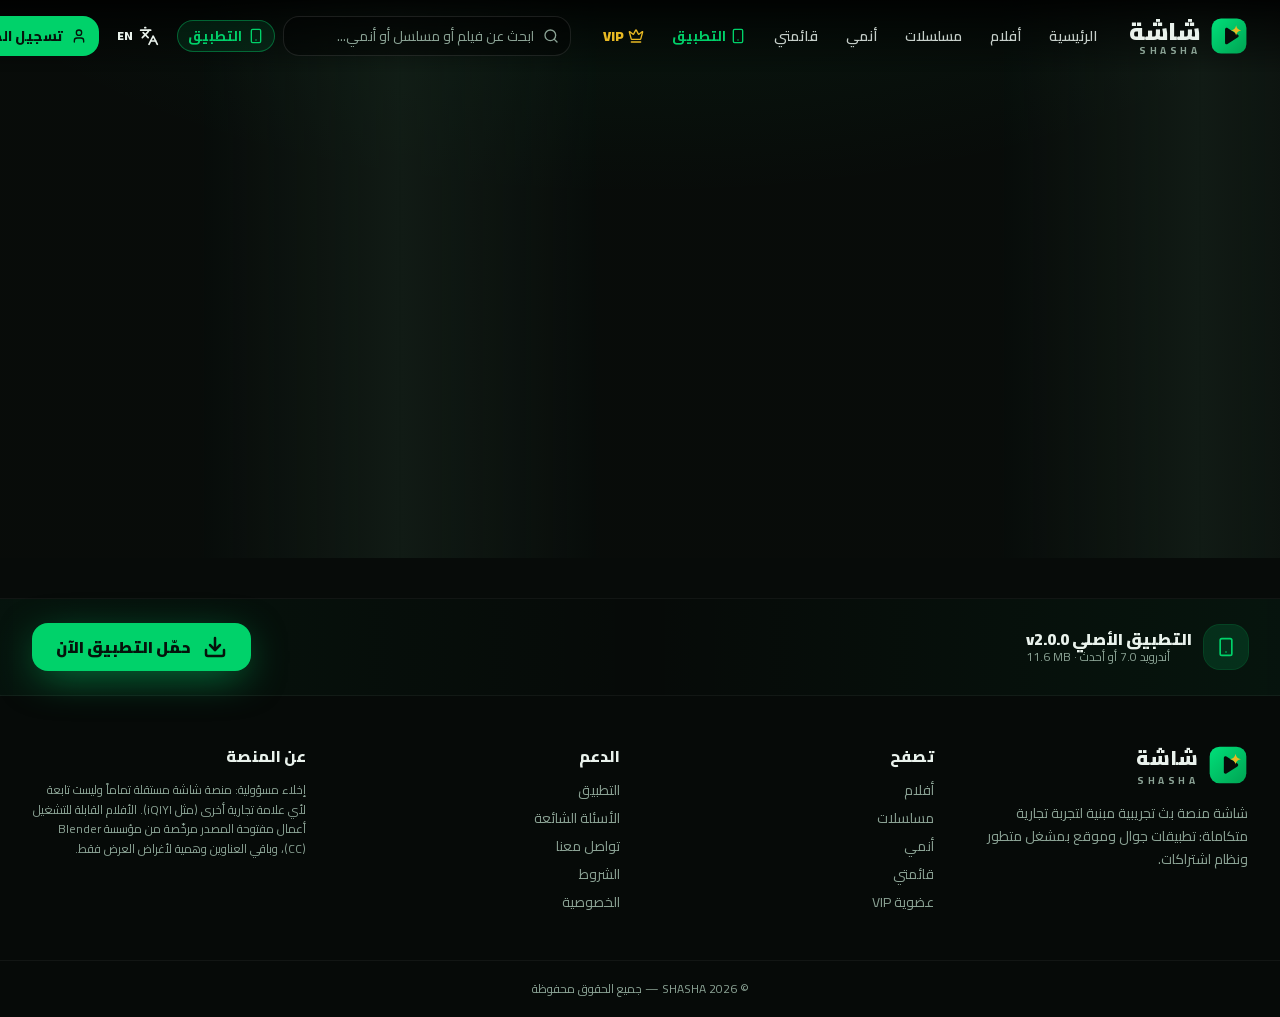
==== commit 81d33f62: "v2.1: صفحة هبوط تطبيق أندرويد + زر تحميل APK من GitHub Release v2.0.0 + QR" ====
--- a/index.html
+++ b/index.html
@@ -1 +1 @@
-<!DOCTYPE html><!--6Fj87yU1u_SWsq_BodlHB--><html lang="ar" dir="rtl"><head><meta charSet="utf-8"/><meta name="viewport" content="width=device-width, initial-scale=1, maximum-scale=1, viewport-fit=cover"/><link rel="preload" href="/_next/static/media/9ff27b8a0a8f3dc0-s.p.9cb3a3e2.woff2" as="font" crossorigin="" type="font/woff2"/><link rel="preload" href="/_next/static/media/d41831e24743a3c1-s.p.ae65d18e.woff2" as="font" crossorigin="" type="font/woff2"/><link rel="stylesheet" href="/_next/static/chunks/688b65f0532cc392.css" data-precedence="next"/><link rel="stylesheet" href="/_next/static/chunks/c8108df23dfb4b5e.css" data-precedence="next"/><link rel="preload" as="script" fetchPriority="low" href="/_next/static/chunks/556c8b59b4c9a879.js"/><script src="/_next/static/chunks/abc386bdde209760.js" async=""></script><script src="/_next/static/chunks/3b3c7ed019bbd741.js" async=""></script><script src="/_next/static/chunks/turbopack-4418671c871624ce.js" async=""></script><script src="/_next/static/chunks/ff1a16fafef87110.js" async=""></script><script src="/_next/static/chunks/d2be314c3ece3fbe.js" async=""></script><script src="/_next/static/chunks/8f161a78fdf321c0.js" async=""></script><script src="/_next/static/chunks/102e3964f81bfa95.js" async=""></script><script src="/_next/static/chunks/4613c6c506f4b99d.js" async=""></script><meta name="next-size-adjust" content=""/><meta name="theme-color" content="#070b09"/><title>شاشة | SHASHA — أفلام ومسلسلات وأنمي</title><meta name="description" content="شاشة: منصة بث تجريبية متكاملة — أفلام ومسلسلات وأنمي بمشغل متطور يدعم الجودات المتكيفة والترجمة، مع عضوية VIP وقائمة مشاهدة ومزامنة بين أجهزتك."/><meta name="application-name" content="شاشة"/><link rel="manifest" href="/manifest.json"/><meta name="keywords" content="بث,أفلام,مسلسلات,أنمي,شاشة,SHASHA,streaming"/><meta name="format-detection" content="telephone=no"/><meta name="mobile-web-app-capable" content="yes"/><meta name="apple-mobile-web-app-title" content="شاشة"/><meta name="apple-mobile-web-app-status-bar-style" content="black-translucent"/><meta property="og:title" content="شاشة | SHASHA — أفلام ومسلسلات وأنمي"/><meta property="og:description" content="منصة بث متكاملة بمشغل متطور وعضوية VIP. تعمل على الجوال والكمبيوتر وتُثبّت كتطبيق."/><meta property="og:site_name" content="شاشة"/><meta property="og:image" content="https://qbrahym02-cmyk.github.io/icons/icon-512.png"/><meta property="og:image:width" content="512"/><meta property="og:image:height" content="512"/><meta property="og:type" content="website"/><meta name="twitter:card" content="summary_large_image"/><meta name="twitter:title" content="شاشة | SHASHA — أفلام ومسلسلات وأنمي"/><meta name="twitter:description" content="منصة بث متكاملة بمشغل متطور وعضوية VIP. تعمل على الجوال والكمبيوتر وتُثبّت كتطبيق."/><meta name="twitter:image" content="https://qbrahym02-cmyk.github.io/icons/icon-512.png"/><meta name="twitter:image:width" content="512"/><meta name="twitter:image:height" content="512"/><link rel="icon" href="/icons/icon-192.png" sizes="192x192" type="image/png"/><link rel="icon" href="/icons/icon-512.png" sizes="512x512" type="image/png"/><link rel="apple-touch-icon" href="/icons/apple-touch-icon.png"/><script src="/_next/static/chunks/a6dad97d9634a72d.js" noModule=""></script></head><body class="cairo_a5ee9d0d-module__yPz62W__variable font-sans antialiased bg-background text-foreground min-h-screen"><div hidden=""><!--$--><!--/$--></div><div class="flex min-h-screen flex-col"><header class="fixed top-0 inset-x-0 z-50 transition-all duration-300 bg-gradient-to-b from-black/85 via-black/40 to-transparent"><div class="mx-auto flex h-16 max-w-[1500px] items-center gap-3 px-4 md:h-[72px] md:gap-5 md:px-8"><button class="flex items-center gap-2.5 group" aria-label="SHASHA home"><svg width="38" height="38" viewBox="0 0 48 48" fill="none" aria-hidden="true" class="shrink-0"><rect x="2" y="2" width="44" height="44" rx="12" fill="url(#shashaG)"></rect><path d="M19 15.5v17c0 1.6 1.75 2.56 3.1 1.7l13.2-8.5c1.25-.8 1.25-2.6 0-3.4l-13.2-8.5c-1.35-.86-3.1.1-3.1 1.7Z" fill="#070b09"></path><path d="M33 10.5c.5 3.8 2.6 6 6.5 6.5-3.9.5-6 2.7-6.5 6.5-.5-3.8-2.6-6-6.5-6.5 3.9-.5 6-2.7 6.5-6.5Z" fill="#e8b923"></path><defs><linearGradient id="shashaG" x1="2" y1="2" x2="46" y2="46" gradientUnits="userSpaceOnUse"><stop stop-color="#00e07a"></stop><stop offset="1" stop-color="#00a352"></stop></linearGradient></defs></svg><span class="flex flex-col items-start leading-none"><span class="text-2xl font-black tracking-tight group-hover:text-primary transition-colors">شاشة</span><span class="text-[10px] font-bold tracking-[0.35em] text-muted-foreground -mt-0.5">SHASHA</span></span></button><nav class="hidden items-center gap-1 md:flex" aria-label="main"><button class="rounded-lg px-3 py-1.5 text-sm font-semibold text-foreground/85 transition-colors hover:bg-white/5 hover:text-primary">الرئيسية</button><button class="rounded-lg px-3 py-1.5 text-sm font-semibold text-foreground/85 transition-colors hover:bg-white/5 hover:text-primary">أفلام</button><button class="rounded-lg px-3 py-1.5 text-sm font-semibold text-foreground/85 transition-colors hover:bg-white/5 hover:text-primary">مسلسلات</button><button class="rounded-lg px-3 py-1.5 text-sm font-semibold text-foreground/85 transition-colors hover:bg-white/5 hover:text-primary">أنمي</button><button class="rounded-lg px-3 py-1.5 text-sm font-semibold text-foreground/85 transition-colors hover:bg-white/5 hover:text-primary">قائمتي</button><button class="flex items-center gap-1 rounded-lg px-3 py-1.5 text-sm font-black text-vip transition-colors hover:bg-vip/10"><svg xmlns="http://www.w3.org/2000/svg" width="24" height="24" viewBox="0 0 24 24" fill="none" stroke="currentColor" stroke-width="2" stroke-linecap="round" stroke-linejoin="round" class="lucide lucide-crown size-4" aria-hidden="true"><path d="M11.562 3.266a.5.5 0 0 1 .876 0L15.39 8.87a1 1 0 0 0 1.516.294L21.183 5.5a.5.5 0 0 1 .798.519l-2.834 10.246a1 1 0 0 1-.956.734H5.81a1 1 0 0 1-.957-.734L2.02 6.02a.5.5 0 0 1 .798-.519l4.276 3.664a1 1 0 0 0 1.516-.294z"></path><path d="M5 21h14"></path></svg>VIP</button></nav><div class="ms-auto flex items-center gap-2"><form class="hidden md:block"><div class="relative"><svg xmlns="http://www.w3.org/2000/svg" width="24" height="24" viewBox="0 0 24 24" fill="none" stroke="currentColor" stroke-width="2" stroke-linecap="round" stroke-linejoin="round" class="lucide lucide-search pointer-events-none absolute top-1/2 size-4 -translate-y-1/2 text-muted-foreground start-3" aria-hidden="true"><path d="m21 21-4.34-4.34"></path><circle cx="11" cy="11" r="8"></circle></svg><input data-slot="input" class="file:text-foreground placeholder:text-muted-foreground selection:bg-primary selection:text-primary-foreground dark:bg-input/30 flex min-w-0 border px-3 py-1 shadow-xs transition-[color,box-shadow] outline-none file:inline-flex file:h-7 file:border-0 file:bg-transparent file:text-sm file:font-medium disabled:pointer-events-none disabled:cursor-not-allowed disabled:opacity-50 md:text-sm focus-visible:border-ring focus-visible:ring-[3px] aria-invalid:ring-destructive/20 dark:aria-invalid:ring-destructive/40 aria-invalid:border-destructive h-10 w-56 rounded-xl border-white/10 bg-black/40 ps-9 text-sm focus-visible:ring-primary/60 lg:w-72" placeholder="ابحث عن فيلم أو مسلسل أو أنمي..." value=""/></div></form><button data-slot="button" class="inline-flex items-center justify-center gap-2 whitespace-nowrap text-sm font-medium transition-all disabled:pointer-events-none disabled:opacity-50 [&amp;_svg]:pointer-events-none [&amp;_svg:not([class*=&#x27;size-&#x27;])]:size-4 shrink-0 [&amp;_svg]:shrink-0 outline-none focus-visible:border-ring focus-visible:ring-ring/50 focus-visible:ring-[3px] aria-invalid:ring-destructive/20 dark:aria-invalid:ring-destructive/40 aria-invalid:border-destructive hover:bg-accent hover:text-accent-foreground dark:hover:bg-accent/50 size-9 rounded-full md:hidden" aria-label="بحث"><svg xmlns="http://www.w3.org/2000/svg" width="24" height="24" viewBox="0 0 24 24" fill="none" stroke="currentColor" stroke-width="2" stroke-linecap="round" stroke-linejoin="round" class="lucide lucide-search size-5" aria-hidden="true"><path d="m21 21-4.34-4.34"></path><circle cx="11" cy="11" r="8"></circle></svg></button><button data-slot="button" class="inline-flex items-center justify-center whitespace-nowrap text-sm transition-all disabled:pointer-events-none disabled:opacity-50 [&amp;_svg]:pointer-events-none [&amp;_svg:not([class*=&#x27;size-&#x27;])]:size-4 shrink-0 [&amp;_svg]:shrink-0 outline-none focus-visible:border-ring focus-visible:ring-ring/50 focus-visible:ring-[3px] aria-invalid:ring-destructive/20 dark:aria-invalid:ring-destructive/40 aria-invalid:border-destructive hover:bg-accent hover:text-accent-foreground dark:hover:bg-accent/50 h-8 gap-1.5 has-[&gt;svg]:px-2.5 rounded-xl px-2.5 font-black" aria-label="اللغة"><svg xmlns="http://www.w3.org/2000/svg" width="24" height="24" viewBox="0 0 24 24" fill="none" stroke="currentColor" stroke-width="2" stroke-linecap="round" stroke-linejoin="round" class="lucide lucide-languages size-5" aria-hidden="true"><path d="m5 8 6 6"></path><path d="m4 14 6-6 2-3"></path><path d="M2 5h12"></path><path d="M7 2h1"></path><path d="m22 22-5-10-5 10"></path><path d="M14 18h6"></path></svg><span class="text-xs">EN</span></button><button data-slot="button" class="inline-flex items-center justify-center gap-2 whitespace-nowrap text-sm transition-all disabled:pointer-events-none disabled:opacity-50 [&amp;_svg]:pointer-events-none [&amp;_svg:not([class*=&#x27;size-&#x27;])]:size-4 shrink-0 [&amp;_svg]:shrink-0 outline-none focus-visible:border-ring focus-visible:ring-ring/50 focus-visible:ring-[3px] aria-invalid:ring-destructive/20 dark:aria-invalid:ring-destructive/40 aria-invalid:border-destructive shadow-xs py-2 has-[&gt;svg]:px-3 h-10 rounded-xl bg-primary px-4 font-extrabold text-primary-foreground hover:bg-primary/90"><svg xmlns="http://www.w3.org/2000/svg" width="24" height="24" viewBox="0 0 24 24" fill="none" stroke="currentColor" stroke-width="2" stroke-linecap="round" stroke-linejoin="round" class="lucide lucide-user size-4" aria-hidden="true"><path d="M19 21v-2a4 4 0 0 0-4-4H9a4 4 0 0 0-4 4v2"></path><circle cx="12" cy="7" r="4"></circle></svg><span class="hidden sm:inline">تسجيل الدخول</span></button></div></div></header><main class="w-full flex-1 pb-24 md:pb-0"><div><div class="h-[68vh] min-h-[460px] w-full shimmer"></div><div class="mt-6 space-y-2"><div class="py-3"><div class="mb-3 px-4 md:px-8 h-6 w-40 rounded shimmer"></div><div class="flex gap-3 md:gap-4 overflow-hidden px-4 md:px-8"><div class="w-[132px] sm:w-[150px] md:w-[168px] shrink-0"><div class="aspect-[2/3] w-full rounded-xl shimmer"></div><div class="mt-2 h-3.5 w-3/4 rounded shimmer"></div><div class="mt-1.5 h-3 w-1/2 rounded shimmer"></div></div><div class="w-[132px] sm:w-[150px] md:w-[168px] shrink-0"><div class="aspect-[2/3] w-full rounded-xl shimmer"></div><div class="mt-2 h-3.5 w-3/4 rounded shimmer"></div><div class="mt-1.5 h-3 w-1/2 rounded shimmer"></div></div><div class="w-[132px] sm:w-[150px] md:w-[168px] shrink-0"><div class="aspect-[2/3] w-full rounded-xl shimmer"></div><div class="mt-2 h-3.5 w-3/4 rounded shimmer"></div><div class="mt-1.5 h-3 w-1/2 rounded shimmer"></div></div><div class="w-[132px] sm:w-[150px] md:w-[168px] shrink-0"><div class="aspect-[2/3] w-full rounded-xl shimmer"></div><div class="mt-2 h-3.5 w-3/4 rounded shimmer"></div><div class="mt-1.5 h-3 w-1/2 rounded shimmer"></div></div><div class="w-[132px] sm:w-[150px] md:w-[168px] shrink-0"><div class="aspect-[2/3] w-full rounded-xl shimmer"></div><div class="mt-2 h-3.5 w-3/4 rounded shimmer"></div><div class="mt-1.5 h-3 w-1/2 rounded shimmer"></div></div><div class="w-[132px] sm:w-[150px] md:w-[168px] shrink-0"><div class="aspect-[2/3] w-full rounded-xl shimmer"></div><div class="mt-2 h-3.5 w-3/4 rounded shimmer"></div><div class="mt-1.5 h-3 w-1/2 rounded shimmer"></div></div><div class="w-[132px] sm:w-[150px] md:w-[168px] shrink-0"><div class="aspect-[2/3] w-full rounded-xl shimmer"></div><div class="mt-2 h-3.5 w-3/4 rounded shimmer"></div><div class="mt-1.5 h-3 w-1/2 rounded shimmer"></div></div></div></div><div class="py-3"><div class="mb-3 px-4 md:px-8 h-6 w-40 rounded shimmer"></div><div class="flex gap-3 md:gap-4 overflow-hidden px-4 md:px-8"><div class="w-[132px] sm:w-[150px] md:w-[168px] shrink-0"><div class="aspect-[2/3] w-full rounded-xl shimmer"></div><div class="mt-2 h-3.5 w-3/4 rounded shimmer"></div><div class="mt-1.5 h-3 w-1/2 rounded shimmer"></div></div><div class="w-[132px] sm:w-[150px] md:w-[168px] shrink-0"><div class="aspect-[2/3] w-full rounded-xl shimmer"></div><div class="mt-2 h-3.5 w-3/4 rounded shimmer"></div><div class="mt-1.5 h-3 w-1/2 rounded shimmer"></div></div><div class="w-[132px] sm:w-[150px] md:w-[168px] shrink-0"><div class="aspect-[2/3] w-full rounded-xl shimmer"></div><div class="mt-2 h-3.5 w-3/4 rounded shimmer"></div><div class="mt-1.5 h-3 w-1/2 rounded shimmer"></div></div><div class="w-[132px] sm:w-[150px] md:w-[168px] shrink-0"><div class="aspect-[2/3] w-full rounded-xl shimmer"></div><div class="mt-2 h-3.5 w-3/4 rounded shimmer"></div><div class="mt-1.5 h-3 w-1/2 rounded shimmer"></div></div><div class="w-[132px] sm:w-[150px] md:w-[168px] shrink-0"><div class="aspect-[2/3] w-full rounded-xl shimmer"></div><div class="mt-2 h-3.5 w-3/4 rounded shimmer"></div><div class="mt-1.5 h-3 w-1/2 rounded shimmer"></div></div><div class="w-[132px] sm:w-[150px] md:w-[168px] shrink-0"><div class="aspect-[2/3] w-full rounded-xl shimmer"></div><div class="mt-2 h-3.5 w-3/4 rounded shimmer"></div><div class="mt-1.5 h-3 w-1/2 rounded shimmer"></div></div><div class="w-[132px] sm:w-[150px] md:w-[168px] shrink-0"><div class="aspect-[2/3] w-full rounded-xl shimmer"></div><div class="mt-2 h-3.5 w-3/4 rounded shimmer"></div><div class="mt-1.5 h-3 w-1/2 rounded shimmer"></div></div></div></div><div class="py-3"><div class="mb-3 px-4 md:px-8 h-6 w-40 rounded shimmer"></div><div class="flex gap-3 md:gap-4 overflow-hidden px-4 md:px-8"><div class="w-[132px] sm:w-[150px] md:w-[168px] shrink-0"><div class="aspect-[2/3] w-full rounded-xl shimmer"></div><div class="mt-2 h-3.5 w-3/4 rounded shimmer"></div><div class="mt-1.5 h-3 w-1/2 rounded shimmer"></div></div><div class="w-[132px] sm:w-[150px] md:w-[168px] shrink-0"><div class="aspect-[2/3] w-full rounded-xl shimmer"></div><div class="mt-2 h-3.5 w-3/4 rounded shimmer"></div><div class="mt-1.5 h-3 w-1/2 rounded shimmer"></div></div><div class="w-[132px] sm:w-[150px] md:w-[168px] shrink-0"><div class="aspect-[2/3] w-full rounded-xl shimmer"></div><div class="mt-2 h-3.5 w-3/4 rounded shimmer"></div><div class="mt-1.5 h-3 w-1/2 rounded shimmer"></div></div><div class="w-[132px] sm:w-[150px] md:w-[168px] shrink-0"><div class="aspect-[2/3] w-full rounded-xl shimmer"></div><div class="mt-2 h-3.5 w-3/4 rounded shimmer"></div><div class="mt-1.5 h-3 w-1/2 rounded shimmer"></div></div><div class="w-[132px] sm:w-[150px] md:w-[168px] shrink-0"><div class="aspect-[2/3] w-full rounded-xl shimmer"></div><div class="mt-2 h-3.5 w-3/4 rounded shimmer"></div><div class="mt-1.5 h-3 w-1/2 rounded shimmer"></div></div><div class="w-[132px] sm:w-[150px] md:w-[168px] shrink-0"><div class="aspect-[2/3] w-full rounded-xl shimmer"></div><div class="mt-2 h-3.5 w-3/4 rounded shimmer"></div><div class="mt-1.5 h-3 w-1/2 rounded shimmer"></div></div><div class="w-[132px] sm:w-[150px] md:w-[168px] shrink-0"><div class="aspect-[2/3] w-full rounded-xl shimmer"></div><div class="mt-2 h-3.5 w-3/4 rounded shimmer"></div><div class="mt-1.5 h-3 w-1/2 rounded shimmer"></div></div></div></div></div></div></main><footer class="mt-14 border-t border-white/5 bg-[#060a08]"><div class="mx-auto grid max-w-[1500px] gap-10 px-4 py-12 md:grid-cols-4 md:px-8"><div class="space-y-4"><div class="flex items-center gap-2.5"><svg width="40" height="40" viewBox="0 0 48 48" fill="none" aria-hidden="true" class="shrink-0"><rect x="2" y="2" width="44" height="44" rx="12" fill="url(#shashaG)"></rect><path d="M19 15.5v17c0 1.6 1.75 2.56 3.1 1.7l13.2-8.5c1.25-.8 1.25-2.6 0-3.4l-13.2-8.5c-1.35-.86-3.1.1-3.1 1.7Z" fill="#070b09"></path><path d="M33 10.5c.5 3.8 2.6 6 6.5 6.5-3.9.5-6 2.7-6.5 6.5-.5-3.8-2.6-6-6.5-6.5 3.9-.5 6-2.7 6.5-6.5Z" fill="#e8b923"></path><defs><linearGradient id="shashaG" x1="2" y1="2" x2="46" y2="46" gradientUnits="userSpaceOnUse"><stop stop-color="#00e07a"></stop><stop offset="1" stop-color="#00a352"></stop></linearGradient></defs></svg><div class="leading-none"><p class="text-xl font-black">شاشة</p><p class="mt-1 text-[10px] font-bold tracking-[0.35em] text-muted-foreground">SHASHA</p></div></div><p class="max-w-sm text-sm leading-relaxed text-muted-foreground">شاشة منصة بث تجريبية مبنية لتجربة تجارية متكاملة: تطبيقات جوال وموقع بمشغل متطور ونظام اشتراكات.</p></div><div><p class="mb-3 font-extrabold">تصفح</p><ul class="space-y-2 text-sm text-muted-foreground"><li><button class="hover:text-primary">أفلام</button></li><li><button class="hover:text-primary">مسلسلات</button></li><li><button class="hover:text-primary">أنمي</button></li><li><button class="hover:text-primary">قائمتي</button></li><li><button class="hover:text-primary">عضوية VIP</button></li></ul></div><div><p class="mb-3 font-extrabold">الدعم</p><ul class="space-y-2 text-sm text-muted-foreground"><li>الأسئلة الشائعة</li><li>تواصل معنا</li><li>الشروط</li><li>الخصوصية</li></ul></div><div><p class="mb-3 font-extrabold">عن المنصة</p><p class="text-xs leading-relaxed text-muted-foreground">إخلاء مسؤولية: منصة شاشة مستقلة تماماً وليست تابعة لأي علامة تجارية أخرى (مثل iQIYI). الأفلام القابلة للتشغيل أعمال مفتوحة المصدر مرخّصة من مؤسسة Blender (CC)، وباقي العناوين وهمية لأغراض العرض فقط.</p></div></div><div class="border-t border-white/5 py-5 pb-24 text-center text-xs text-muted-foreground md:pb-5">© <!-- -->2026<!-- --> <!-- -->SHASHA<!-- --> — <!-- -->جميع الحقوق محفوظة</div></footer><nav class="glass fixed bottom-0 inset-x-0 z-40 flex border-t border-white/10 pb-[env(safe-area-inset-bottom)] md:hidden" aria-label="mobile"><button class="flex flex-1 flex-col items-center gap-1 py-2.5 transition-colors text-primary"><svg xmlns="http://www.w3.org/2000/svg" width="24" height="24" viewBox="0 0 24 24" fill="none" stroke="currentColor" stroke-width="2" stroke-linecap="round" stroke-linejoin="round" class="lucide lucide-house size-5" aria-hidden="true"><path d="M15 21v-8a1 1 0 0 0-1-1h-4a1 1 0 0 0-1 1v8"></path><path d="M3 10a2 2 0 0 1 .709-1.528l7-5.999a2 2 0 0 1 2.582 0l7 5.999A2 2 0 0 1 21 10v9a2 2 0 0 1-2 2H5a2 2 0 0 1-2-2z"></path></svg><span class="text-[10px] font-bold">الرئيسية</span></button><button class="flex flex-1 flex-col items-center gap-1 py-2.5 transition-colors text-muted-foreground hover:text-foreground"><svg xmlns="http://www.w3.org/2000/svg" width="24" height="24" viewBox="0 0 24 24" fill="none" stroke="currentColor" stroke-width="2" stroke-linecap="round" stroke-linejoin="round" class="lucide lucide-layout-grid size-5" aria-hidden="true"><rect width="7" height="7" x="3" y="3" rx="1"></rect><rect width="7" height="7" x="14" y="3" rx="1"></rect><rect width="7" height="7" x="14" y="14" rx="1"></rect><rect width="7" height="7" x="3" y="14" rx="1"></rect></svg><span class="text-[10px] font-bold">تصفح المكتبة</span></button><button class="flex flex-1 flex-col items-center gap-1 py-2.5 transition-colors text-muted-foreground hover:text-foreground"><svg xmlns="http://www.w3.org/2000/svg" width="24" height="24" viewBox="0 0 24 24" fill="none" stroke="currentColor" stroke-width="2" stroke-linecap="round" stroke-linejoin="round" class="lucide lucide-search size-5" aria-hidden="true"><path d="m21 21-4.34-4.34"></path><circle cx="11" cy="11" r="8"></circle></svg><span class="text-[10px] font-bold">بحث</span></button><button class="flex flex-1 flex-col items-center gap-1 py-2.5 transition-colors text-muted-foreground hover:text-foreground"><svg xmlns="http://www.w3.org/2000/svg" width="24" height="24" viewBox="0 0 24 24" fill="none" stroke="currentColor" stroke-width="2" stroke-linecap="round" stroke-linejoin="round" class="lucide lucide-bookmark size-5" aria-hidden="true"><path d="m19 21-7-4-7 4V5a2 2 0 0 1 2-2h10a2 2 0 0 1 2 2v16z"></path></svg><span class="text-[10px] font-bold">قائمتي</span></button><button class="flex flex-1 flex-col items-center gap-1 py-2.5 transition-colors text-muted-foreground hover:text-foreground"><svg xmlns="http://www.w3.org/2000/svg" width="24" height="24" viewBox="0 0 24 24" fill="none" stroke="currentColor" stroke-width="2" stroke-linecap="round" stroke-linejoin="round" class="lucide lucide-user size-5" aria-hidden="true"><path d="M19 21v-2a4 4 0 0 0-4-4H9a4 4 0 0 0-4 4v2"></path><circle cx="12" cy="7" r="4"></circle></svg><span class="text-[10px] font-bold">حسابي</span></button></nav></div><!--$--><!--/$--><section aria-label="Notifications alt+T" tabindex="-1" aria-live="polite" aria-relevant="additions text" aria-atomic="false"></section><script src="/_next/static/chunks/556c8b59b4c9a879.js" id="_R_" async=""></script><script>(self.__next_f=self.__next_f||[]).push([0])</script><script>self.__next_f.push([1,"1:\"$Sreact.fragment\"\n2:I[39756,[\"/_next/static/chunks/ff1a16fafef87110.js\",\"/_next/static/chunks/d2be314c3ece3fbe.js\"],\"default\"]\n3:I[37457,[\"/_next/static/chunks/ff1a16fafef87110.js\",\"/_next/static/chunks/d2be314c3ece3fbe.js\"],\"default\"]\n4:I[13354,[\"/_next/static/chunks/8f161a78fdf321c0.js\"],\"Toaster\"]\n5:I[96256,[\"/_next/static/chunks/8f161a78fdf321c0.js\",\"/_next/static/chunks/102e3964f81bfa95.js\",\"/_next/static/chunks/4613c6c506f4b99d.js\"],\"AppShell\"]\n6:I[97367,[\"/_next/static/chunks/ff1a16fafef87110.js\",\"/_next/static/chunks/d2be314c3ece3fbe.js\"],\"OutletBoundary\"]\n7:\"$Sreact.suspense\"\n9:I[97367,[\"/_next/static/chunks/ff1a16fafef87110.js\",\"/_next/static/chunks/d2be314c3ece3fbe.js\"],\"ViewportBoundary\"]\nb:I[97367,[\"/_next/static/chunks/ff1a16fafef87110.js\",\"/_next/static/chunks/d2be314c3ece3fbe.js\"],\"MetadataBoundary\"]\nd:I[68027,[\"/_next/static/chunks/ff1a16fafef87110.js\",\"/_next/static/chunks/d2be314c3ece3fbe.js\"],\"default\"]\n:HL[\"/_next/static/chunks/688b65f0532cc392.css\",\"style\"]\n:HL[\"/_next/static/chunks/c8108df23dfb4b5e.css\",\"style\"]\n:HL[\"/_next/static/media/9ff27b8a0a8f3dc0-s.p.9cb3a3e2.woff2\",\"font\",{\"crossOrigin\":\"\",\"type\":\"font/woff2\"}]\n:HL[\"/_next/static/media/d41831e24743a3c1-s.p.ae65d18e.woff2\",\"font\",{\"crossOrigin\":\"\",\"type\":\"font/woff2\"}]\n"])</script><script>self.__next_f.push([1,"0:{\"P\":null,\"b\":\"6Fj87yU1u-SWsq-BodlHB\",\"c\":[\"\",\"\"],\"q\":\"\",\"i\":false,\"f\":[[[\"\",{\"children\":[\"__PAGE__\",{}]},\"$undefined\",\"$undefined\",true],[[\"$\",\"$1\",\"c\",{\"children\":[[[\"$\",\"link\",\"0\",{\"rel\":\"stylesheet\",\"href\":\"/_next/static/chunks/688b65f0532cc392.css\",\"precedence\":\"next\",\"crossOrigin\":\"$undefined\",\"nonce\":\"$undefined\"}],[\"$\",\"link\",\"1\",{\"rel\":\"stylesheet\",\"href\":\"/_next/static/chunks/c8108df23dfb4b5e.css\",\"precedence\":\"next\",\"crossOrigin\":\"$undefined\",\"nonce\":\"$undefined\"}],[\"$\",\"script\",\"script-0\",{\"src\":\"/_next/static/chunks/8f161a78fdf321c0.js\",\"async\":true,\"nonce\":\"$undefined\"}]],[\"$\",\"html\",null,{\"lang\":\"ar\",\"dir\":\"rtl\",\"suppressHydrationWarning\":true,\"children\":[\"$\",\"body\",null,{\"className\":\"cairo_a5ee9d0d-module__yPz62W__variable font-sans antialiased bg-background text-foreground min-h-screen\",\"children\":[[\"$\",\"$L2\",null,{\"parallelRouterKey\":\"children\",\"error\":\"$undefined\",\"errorStyles\":\"$undefined\",\"errorScripts\":\"$undefined\",\"template\":[\"$\",\"$L3\",null,{}],\"templateStyles\":\"$undefined\",\"templateScripts\":\"$undefined\",\"notFound\":[[[\"$\",\"title\",null,{\"children\":\"404: This page could not be found.\"}],[\"$\",\"div\",null,{\"style\":{\"fontFamily\":\"system-ui,\\\"Segoe UI\\\",Roboto,Helvetica,Arial,sans-serif,\\\"Apple Color Emoji\\\",\\\"Segoe UI Emoji\\\"\",\"height\":\"100vh\",\"textAlign\":\"center\",\"display\":\"flex\",\"flexDirection\":\"column\",\"alignItems\":\"center\",\"justifyContent\":\"center\"},\"children\":[\"$\",\"div\",null,{\"children\":[[\"$\",\"style\",null,{\"dangerouslySetInnerHTML\":{\"__html\":\"body{color:#000;background:#fff;margin:0}.next-error-h1{border-right:1px solid rgba(0,0,0,.3)}@media (prefers-color-scheme:dark){body{color:#fff;background:#000}.next-error-h1{border-right:1px solid rgba(255,255,255,.3)}}\"}}],[\"$\",\"h1\",null,{\"className\":\"next-error-h1\",\"style\":{\"display\":\"inline-block\",\"margin\":\"0 20px 0 0\",\"padding\":\"0 23px 0 0\",\"fontSize\":24,\"fontWeight\":500,\"verticalAlign\":\"top\",\"lineHeight\":\"49px\"},\"children\":404}],[\"$\",\"div\",null,{\"style\":{\"display\":\"inline-block\"},\"children\":[\"$\",\"h2\",null,{\"style\":{\"fontSize\":14,\"fontWeight\":400,\"lineHeight\":\"49px\",\"margin\":0},\"children\":\"This page could not be found.\"}]}]]}]}]],[]],\"forbidden\":\"$undefined\",\"unauthorized\":\"$undefined\"}],[\"$\",\"$L4\",null,{\"position\":\"top-center\",\"richColors\":true,\"closeButton\":true,\"dir\":\"rtl\"}]]}]}]]}],{\"children\":[[\"$\",\"$1\",\"c\",{\"children\":[[\"$\",\"$L5\",null,{}],[[\"$\",\"script\",\"script-0\",{\"src\":\"/_next/static/chunks/102e3964f81bfa95.js\",\"async\":true,\"nonce\":\"$undefined\"}],[\"$\",\"script\",\"script-1\",{\"src\":\"/_next/static/chunks/4613c6c506f4b99d.js\",\"async\":true,\"nonce\":\"$undefined\"}]],[\"$\",\"$L6\",null,{\"children\":[\"$\",\"$7\",null,{\"name\":\"Next.MetadataOutlet\",\"children\":\"$@8\"}]}]]}],{},null,false,false]},null,false,false],[\"$\",\"$1\",\"h\",{\"children\":[null,[\"$\",\"$L9\",null,{\"children\":\"$La\"}],[\"$\",\"div\",null,{\"hidden\":true,\"children\":[\"$\",\"$Lb\",null,{\"children\":[\"$\",\"$7\",null,{\"name\":\"Next.Metadata\",\"children\":\"$Lc\"}]}]}],[\"$\",\"meta\",null,{\"name\":\"next-size-adjust\",\"content\":\"\"}]]}],false]],\"m\":\"$undefined\",\"G\":[\"$d\",[]],\"S\":true}\n"])</script><script>self.__next_f.push([1,"a:[[\"$\",\"meta\",\"0\",{\"charSet\":\"utf-8\"}],[\"$\",\"meta\",\"1\",{\"name\":\"viewport\",\"content\":\"width=device-width, initial-scale=1, maximum-scale=1, viewport-fit=cover\"}],[\"$\",\"meta\",\"2\",{\"name\":\"theme-color\",\"content\":\"#070b09\"}]]\n"])</script><script>self.__next_f.push([1,"e:I[27201,[\"/_next/static/chunks/ff1a16fafef87110.js\",\"/_next/static/chunks/d2be314c3ece3fbe.js\"],\"IconMark\"]\n8:null\n"])</script><script>self.__next_f.push([1,"c:[[\"$\",\"title\",\"0\",{\"children\":\"شاشة | SHASHA — أفلام ومسلسلات وأنمي\"}],[\"$\",\"meta\",\"1\",{\"name\":\"description\",\"content\":\"شاشة: منصة بث تجريبية متكاملة — أفلام ومسلسلات وأنمي بمشغل متطور يدعم الجودات المتكيفة والترجمة، مع عضوية VIP وقائمة مشاهدة ومزامنة بين أجهزتك.\"}],[\"$\",\"meta\",\"2\",{\"name\":\"application-name\",\"content\":\"شاشة\"}],[\"$\",\"link\",\"3\",{\"rel\":\"manifest\",\"href\":\"/manifest.json\",\"crossOrigin\":\"$undefined\"}],[\"$\",\"meta\",\"4\",{\"name\":\"keywords\",\"content\":\"بث,أفلام,مسلسلات,أنمي,شاشة,SHASHA,streaming\"}],[\"$\",\"meta\",\"5\",{\"name\":\"format-detection\",\"content\":\"telephone=no\"}],[\"$\",\"meta\",\"6\",{\"name\":\"mobile-web-app-capable\",\"content\":\"yes\"}],[\"$\",\"meta\",\"7\",{\"name\":\"apple-mobile-web-app-title\",\"content\":\"شاشة\"}],[\"$\",\"meta\",\"8\",{\"name\":\"apple-mobile-web-app-status-bar-style\",\"content\":\"black-translucent\"}],[\"$\",\"meta\",\"9\",{\"property\":\"og:title\",\"content\":\"شاشة | SHASHA — أفلام ومسلسلات وأنمي\"}],[\"$\",\"meta\",\"10\",{\"property\":\"og:description\",\"content\":\"منصة بث متكاملة بمشغل متطور وعضوية VIP. تعمل على الجوال والكمبيوتر وتُثبّت كتطبيق.\"}],[\"$\",\"meta\",\"11\",{\"property\":\"og:site_name\",\"content\":\"شاشة\"}],[\"$\",\"meta\",\"12\",{\"property\":\"og:image\",\"content\":\"https://qbrahym02-cmyk.github.io/icons/icon-512.png\"}],[\"$\",\"meta\",\"13\",{\"property\":\"og:image:width\",\"content\":\"512\"}],[\"$\",\"meta\",\"14\",{\"property\":\"og:image:height\",\"content\":\"512\"}],[\"$\",\"meta\",\"15\",{\"property\":\"og:type\",\"content\":\"website\"}],[\"$\",\"meta\",\"16\",{\"name\":\"twitter:card\",\"content\":\"summary_large_image\"}],[\"$\",\"meta\",\"17\",{\"name\":\"twitter:title\",\"content\":\"شاشة | SHASHA — أفلام ومسلسلات وأنمي\"}],[\"$\",\"meta\",\"18\",{\"name\":\"twitter:description\",\"content\":\"منصة بث متكاملة بمشغل متطور وعضوية VIP. تعمل على الجوال والكمبيوتر وتُثبّت كتطبيق.\"}],[\"$\",\"meta\",\"19\",{\"name\":\"twitter:image\",\"content\":\"https://qbrahym02-cmyk.github.io/icons/icon-512.png\"}],[\"$\",\"meta\",\"20\",{\"name\":\"twitter:image:width\",\"content\":\"512\"}],[\"$\",\"meta\",\"21\",{\"name\":\"twitter:image:height\",\"content\":\"512\"}],[\"$\",\"link\",\"22\",{\"rel\":\"icon\",\"href\":\"/icons/icon-192.png\",\"sizes\":\"192x192\",\"type\":\"image/png\"}],[\"$\",\"link\",\"23\",{\"rel\":\"icon\",\"href\":\"/icons/icon-512.png\",\"sizes\":\"512x512\",\"type\":\"image/png\"}],[\"$\",\"link\",\"24\",{\"rel\":\"apple-touch-icon\",\"href\":\"/icons/apple-touch-icon.png\"}],[\"$\",\"$Le\",\"25\",{}]]\n"])</script></body></html>+<!DOCTYPE html><!--Dj5VZ9Q3VgytOCLVEF2JG--><html lang="ar" dir="rtl"><head><meta charSet="utf-8"/><meta name="viewport" content="width=device-width, initial-scale=1, maximum-scale=1, viewport-fit=cover"/><link rel="preload" href="/_next/static/media/9ff27b8a0a8f3dc0-s.p.9cb3a3e2.woff2" as="font" crossorigin="" type="font/woff2"/><link rel="preload" href="/_next/static/media/d41831e24743a3c1-s.p.ae65d18e.woff2" as="font" crossorigin="" type="font/woff2"/><link rel="stylesheet" href="/_next/static/chunks/688b65f0532cc392.css" data-precedence="next"/><link rel="stylesheet" href="/_next/static/chunks/ad017e209b6b6ce8.css" data-precedence="next"/><link rel="preload" as="script" fetchPriority="low" href="/_next/static/chunks/556c8b59b4c9a879.js"/><script src="/_next/static/chunks/abc386bdde209760.js" async=""></script><script src="/_next/static/chunks/3b3c7ed019bbd741.js" async=""></script><script src="/_next/static/chunks/turbopack-4418671c871624ce.js" async=""></script><script src="/_next/static/chunks/ff1a16fafef87110.js" async=""></script><script src="/_next/static/chunks/d2be314c3ece3fbe.js" async=""></script><script src="/_next/static/chunks/8f161a78fdf321c0.js" async=""></script><script src="/_next/static/chunks/eeb5f481ec120808.js" async=""></script><script src="/_next/static/chunks/dd81a3c6306a6ca7.js" async=""></script><meta name="next-size-adjust" content=""/><meta name="theme-color" content="#070b09"/><title>شاشة | SHASHA — أفلام ومسلسلات وأنمي</title><meta name="description" content="شاشة: منصة بث تجريبية متكاملة — أفلام ومسلسلات وأنمي بمشغل متطور يدعم الجودات المتكيفة والترجمة، مع عضوية VIP وقائمة مشاهدة ومزامنة بين أجهزتك."/><meta name="application-name" content="شاشة"/><link rel="manifest" href="/manifest.json"/><meta name="keywords" content="بث,أفلام,مسلسلات,أنمي,شاشة,SHASHA,streaming"/><meta name="format-detection" content="telephone=no"/><meta name="mobile-web-app-capable" content="yes"/><meta name="apple-mobile-web-app-title" content="شاشة"/><meta name="apple-mobile-web-app-status-bar-style" content="black-translucent"/><meta property="og:title" content="شاشة | SHASHA — أفلام ومسلسلات وأنمي"/><meta property="og:description" content="منصة بث متكاملة بمشغل متطور وعضوية VIP. تعمل على الجوال والكمبيوتر وتُثبّت كتطبيق."/><meta property="og:site_name" content="شاشة"/><meta property="og:image" content="https://qbrahym02-cmyk.github.io/icons/icon-512.png"/><meta property="og:image:width" content="512"/><meta property="og:image:height" content="512"/><meta property="og:type" content="website"/><meta name="twitter:card" content="summary_large_image"/><meta name="twitter:title" content="شاشة | SHASHA — أفلام ومسلسلات وأنمي"/><meta name="twitter:description" content="منصة بث متكاملة بمشغل متطور وعضوية VIP. تعمل على الجوال والكمبيوتر وتُثبّت كتطبيق."/><meta name="twitter:image" content="https://qbrahym02-cmyk.github.io/icons/icon-512.png"/><meta name="twitter:image:width" content="512"/><meta name="twitter:image:height" content="512"/><link rel="icon" href="/icons/icon-192.png" sizes="192x192" type="image/png"/><link rel="icon" href="/icons/icon-512.png" sizes="512x512" type="image/png"/><link rel="apple-touch-icon" href="/icons/apple-touch-icon.png"/><script src="/_next/static/chunks/a6dad97d9634a72d.js" noModule=""></script></head><body class="cairo_a5ee9d0d-module__yPz62W__variable font-sans antialiased bg-background text-foreground min-h-screen"><div hidden=""><!--$--><!--/$--></div><div class="flex min-h-screen flex-col"><header class="fixed top-0 inset-x-0 z-50 transition-all duration-300 bg-gradient-to-b from-black/85 via-black/40 to-transparent"><div class="mx-auto flex h-16 max-w-[1500px] items-center gap-3 px-4 md:h-[72px] md:gap-5 md:px-8"><button class="flex items-center gap-2.5 group" aria-label="SHASHA home"><svg width="38" height="38" viewBox="0 0 48 48" fill="none" aria-hidden="true" class="shrink-0"><rect x="2" y="2" width="44" height="44" rx="12" fill="url(#shashaG)"></rect><path d="M19 15.5v17c0 1.6 1.75 2.56 3.1 1.7l13.2-8.5c1.25-.8 1.25-2.6 0-3.4l-13.2-8.5c-1.35-.86-3.1.1-3.1 1.7Z" fill="#070b09"></path><path d="M33 10.5c.5 3.8 2.6 6 6.5 6.5-3.9.5-6 2.7-6.5 6.5-.5-3.8-2.6-6-6.5-6.5 3.9-.5 6-2.7 6.5-6.5Z" fill="#e8b923"></path><defs><linearGradient id="shashaG" x1="2" y1="2" x2="46" y2="46" gradientUnits="userSpaceOnUse"><stop stop-color="#00e07a"></stop><stop offset="1" stop-color="#00a352"></stop></linearGradient></defs></svg><span class="flex flex-col items-start leading-none"><span class="text-2xl font-black tracking-tight group-hover:text-primary transition-colors">شاشة</span><span class="text-[10px] font-bold tracking-[0.35em] text-muted-foreground -mt-0.5">SHASHA</span></span></button><nav class="hidden items-center gap-1 md:flex" aria-label="main"><button class="rounded-lg px-3 py-1.5 text-sm font-semibold text-foreground/85 transition-colors hover:bg-white/5 hover:text-primary">الرئيسية</button><button class="rounded-lg px-3 py-1.5 text-sm font-semibold text-foreground/85 transition-colors hover:bg-white/5 hover:text-primary">أفلام</button><button class="rounded-lg px-3 py-1.5 text-sm font-semibold text-foreground/85 transition-colors hover:bg-white/5 hover:text-primary">مسلسلات</button><button class="rounded-lg px-3 py-1.5 text-sm font-semibold text-foreground/85 transition-colors hover:bg-white/5 hover:text-primary">أنمي</button><button class="rounded-lg px-3 py-1.5 text-sm font-semibold text-foreground/85 transition-colors hover:bg-white/5 hover:text-primary">قائمتي</button><button class="flex items-center gap-1 rounded-lg px-3 py-1.5 text-sm font-bold text-primary transition-colors hover:bg-primary/10"><svg xmlns="http://www.w3.org/2000/svg" width="24" height="24" viewBox="0 0 24 24" fill="none" stroke="currentColor" stroke-width="2" stroke-linecap="round" stroke-linejoin="round" class="lucide lucide-smartphone size-4" aria-hidden="true"><rect width="14" height="20" x="5" y="2" rx="2" ry="2"></rect><path d="M12 18h.01"></path></svg>التطبيق</button><button class="flex items-center gap-1 rounded-lg px-3 py-1.5 text-sm font-black text-vip transition-colors hover:bg-vip/10"><svg xmlns="http://www.w3.org/2000/svg" width="24" height="24" viewBox="0 0 24 24" fill="none" stroke="currentColor" stroke-width="2" stroke-linecap="round" stroke-linejoin="round" class="lucide lucide-crown size-4" aria-hidden="true"><path d="M11.562 3.266a.5.5 0 0 1 .876 0L15.39 8.87a1 1 0 0 0 1.516.294L21.183 5.5a.5.5 0 0 1 .798.519l-2.834 10.246a1 1 0 0 1-.956.734H5.81a1 1 0 0 1-.957-.734L2.02 6.02a.5.5 0 0 1 .798-.519l4.276 3.664a1 1 0 0 0 1.516-.294z"></path><path d="M5 21h14"></path></svg>VIP</button></nav><div class="ms-auto flex items-center gap-2"><form class="hidden md:block"><div class="relative"><svg xmlns="http://www.w3.org/2000/svg" width="24" height="24" viewBox="0 0 24 24" fill="none" stroke="currentColor" stroke-width="2" stroke-linecap="round" stroke-linejoin="round" class="lucide lucide-search pointer-events-none absolute top-1/2 size-4 -translate-y-1/2 text-muted-foreground start-3" aria-hidden="true"><path d="m21 21-4.34-4.34"></path><circle cx="11" cy="11" r="8"></circle></svg><input data-slot="input" class="file:text-foreground placeholder:text-muted-foreground selection:bg-primary selection:text-primary-foreground dark:bg-input/30 flex min-w-0 border px-3 py-1 shadow-xs transition-[color,box-shadow] outline-none file:inline-flex file:h-7 file:border-0 file:bg-transparent file:text-sm file:font-medium disabled:pointer-events-none disabled:cursor-not-allowed disabled:opacity-50 md:text-sm focus-visible:border-ring focus-visible:ring-[3px] aria-invalid:ring-destructive/20 dark:aria-invalid:ring-destructive/40 aria-invalid:border-destructive h-10 w-56 rounded-xl border-white/10 bg-black/40 ps-9 text-sm focus-visible:ring-primary/60 lg:w-72" placeholder="ابحث عن فيلم أو مسلسل أو أنمي..." value=""/></div></form><button data-slot="button" class="inline-flex items-center justify-center gap-2 whitespace-nowrap text-sm font-medium transition-all disabled:pointer-events-none disabled:opacity-50 [&amp;_svg]:pointer-events-none [&amp;_svg:not([class*=&#x27;size-&#x27;])]:size-4 shrink-0 [&amp;_svg]:shrink-0 outline-none focus-visible:border-ring focus-visible:ring-ring/50 focus-visible:ring-[3px] aria-invalid:ring-destructive/20 dark:aria-invalid:ring-destructive/40 aria-invalid:border-destructive hover:bg-accent hover:text-accent-foreground dark:hover:bg-accent/50 size-9 rounded-full md:hidden" aria-label="بحث"><svg xmlns="http://www.w3.org/2000/svg" width="24" height="24" viewBox="0 0 24 24" fill="none" stroke="currentColor" stroke-width="2" stroke-linecap="round" stroke-linejoin="round" class="lucide lucide-search size-5" aria-hidden="true"><path d="m21 21-4.34-4.34"></path><circle cx="11" cy="11" r="8"></circle></svg></button><button data-slot="button" class="items-center justify-center whitespace-nowrap text-sm transition-all disabled:pointer-events-none disabled:opacity-50 [&amp;_svg]:pointer-events-none [&amp;_svg:not([class*=&#x27;size-&#x27;])]:size-4 shrink-0 [&amp;_svg]:shrink-0 outline-none focus-visible:border-ring focus-visible:ring-ring/50 focus-visible:ring-[3px] aria-invalid:ring-destructive/20 dark:aria-invalid:ring-destructive/40 aria-invalid:border-destructive border shadow-xs hover:text-accent-foreground dark:bg-input/30 dark:border-input dark:hover:bg-input/50 h-8 gap-1.5 px-3 has-[&gt;svg]:px-2.5 hidden rounded-xl border-primary/40 bg-primary/10 font-bold text-primary hover:bg-primary/20 sm:flex"><svg xmlns="http://www.w3.org/2000/svg" width="24" height="24" viewBox="0 0 24 24" fill="none" stroke="currentColor" stroke-width="2" stroke-linecap="round" stroke-linejoin="round" class="lucide lucide-smartphone size-4" aria-hidden="true"><rect width="14" height="20" x="5" y="2" rx="2" ry="2"></rect><path d="M12 18h.01"></path></svg>التطبيق</button><button data-slot="button" class="inline-flex items-center justify-center whitespace-nowrap text-sm transition-all disabled:pointer-events-none disabled:opacity-50 [&amp;_svg]:pointer-events-none [&amp;_svg:not([class*=&#x27;size-&#x27;])]:size-4 shrink-0 [&amp;_svg]:shrink-0 outline-none focus-visible:border-ring focus-visible:ring-ring/50 focus-visible:ring-[3px] aria-invalid:ring-destructive/20 dark:aria-invalid:ring-destructive/40 aria-invalid:border-destructive hover:bg-accent hover:text-accent-foreground dark:hover:bg-accent/50 h-8 gap-1.5 has-[&gt;svg]:px-2.5 rounded-xl px-2.5 font-black" aria-label="اللغة"><svg xmlns="http://www.w3.org/2000/svg" width="24" height="24" viewBox="0 0 24 24" fill="none" stroke="currentColor" stroke-width="2" stroke-linecap="round" stroke-linejoin="round" class="lucide lucide-languages size-5" aria-hidden="true"><path d="m5 8 6 6"></path><path d="m4 14 6-6 2-3"></path><path d="M2 5h12"></path><path d="M7 2h1"></path><path d="m22 22-5-10-5 10"></path><path d="M14 18h6"></path></svg><span class="text-xs">EN</span></button><button data-slot="button" class="inline-flex items-center justify-center gap-2 whitespace-nowrap text-sm transition-all disabled:pointer-events-none disabled:opacity-50 [&amp;_svg]:pointer-events-none [&amp;_svg:not([class*=&#x27;size-&#x27;])]:size-4 shrink-0 [&amp;_svg]:shrink-0 outline-none focus-visible:border-ring focus-visible:ring-ring/50 focus-visible:ring-[3px] aria-invalid:ring-destructive/20 dark:aria-invalid:ring-destructive/40 aria-invalid:border-destructive shadow-xs py-2 has-[&gt;svg]:px-3 h-10 rounded-xl bg-primary px-4 font-extrabold text-primary-foreground hover:bg-primary/90"><svg xmlns="http://www.w3.org/2000/svg" width="24" height="24" viewBox="0 0 24 24" fill="none" stroke="currentColor" stroke-width="2" stroke-linecap="round" stroke-linejoin="round" class="lucide lucide-user size-4" aria-hidden="true"><path d="M19 21v-2a4 4 0 0 0-4-4H9a4 4 0 0 0-4 4v2"></path><circle cx="12" cy="7" r="4"></circle></svg><span class="hidden sm:inline">تسجيل الدخول</span></button></div></div></header><main class="w-full flex-1 pb-24 md:pb-0"><div><div class="h-[68vh] min-h-[460px] w-full shimmer"></div><div class="mt-6 space-y-2"><div class="py-3"><div class="mb-3 px-4 md:px-8 h-6 w-40 rounded shimmer"></div><div class="flex gap-3 md:gap-4 overflow-hidden px-4 md:px-8"><div class="w-[132px] sm:w-[150px] md:w-[168px] shrink-0"><div class="aspect-[2/3] w-full rounded-xl shimmer"></div><div class="mt-2 h-3.5 w-3/4 rounded shimmer"></div><div class="mt-1.5 h-3 w-1/2 rounded shimmer"></div></div><div class="w-[132px] sm:w-[150px] md:w-[168px] shrink-0"><div class="aspect-[2/3] w-full rounded-xl shimmer"></div><div class="mt-2 h-3.5 w-3/4 rounded shimmer"></div><div class="mt-1.5 h-3 w-1/2 rounded shimmer"></div></div><div class="w-[132px] sm:w-[150px] md:w-[168px] shrink-0"><div class="aspect-[2/3] w-full rounded-xl shimmer"></div><div class="mt-2 h-3.5 w-3/4 rounded shimmer"></div><div class="mt-1.5 h-3 w-1/2 rounded shimmer"></div></div><div class="w-[132px] sm:w-[150px] md:w-[168px] shrink-0"><div class="aspect-[2/3] w-full rounded-xl shimmer"></div><div class="mt-2 h-3.5 w-3/4 rounded shimmer"></div><div class="mt-1.5 h-3 w-1/2 rounded shimmer"></div></div><div class="w-[132px] sm:w-[150px] md:w-[168px] shrink-0"><div class="aspect-[2/3] w-full rounded-xl shimmer"></div><div class="mt-2 h-3.5 w-3/4 rounded shimmer"></div><div class="mt-1.5 h-3 w-1/2 rounded shimmer"></div></div><div class="w-[132px] sm:w-[150px] md:w-[168px] shrink-0"><div class="aspect-[2/3] w-full rounded-xl shimmer"></div><div class="mt-2 h-3.5 w-3/4 rounded shimmer"></div><div class="mt-1.5 h-3 w-1/2 rounded shimmer"></div></div><div class="w-[132px] sm:w-[150px] md:w-[168px] shrink-0"><div class="aspect-[2/3] w-full rounded-xl shimmer"></div><div class="mt-2 h-3.5 w-3/4 rounded shimmer"></div><div class="mt-1.5 h-3 w-1/2 rounded shimmer"></div></div></div></div><div class="py-3"><div class="mb-3 px-4 md:px-8 h-6 w-40 rounded shimmer"></div><div class="flex gap-3 md:gap-4 overflow-hidden px-4 md:px-8"><div class="w-[132px] sm:w-[150px] md:w-[168px] shrink-0"><div class="aspect-[2/3] w-full rounded-xl shimmer"></div><div class="mt-2 h-3.5 w-3/4 rounded shimmer"></div><div class="mt-1.5 h-3 w-1/2 rounded shimmer"></div></div><div class="w-[132px] sm:w-[150px] md:w-[168px] shrink-0"><div class="aspect-[2/3] w-full rounded-xl shimmer"></div><div class="mt-2 h-3.5 w-3/4 rounded shimmer"></div><div class="mt-1.5 h-3 w-1/2 rounded shimmer"></div></div><div class="w-[132px] sm:w-[150px] md:w-[168px] shrink-0"><div class="aspect-[2/3] w-full rounded-xl shimmer"></div><div class="mt-2 h-3.5 w-3/4 rounded shimmer"></div><div class="mt-1.5 h-3 w-1/2 rounded shimmer"></div></div><div class="w-[132px] sm:w-[150px] md:w-[168px] shrink-0"><div class="aspect-[2/3] w-full rounded-xl shimmer"></div><div class="mt-2 h-3.5 w-3/4 rounded shimmer"></div><div class="mt-1.5 h-3 w-1/2 rounded shimmer"></div></div><div class="w-[132px] sm:w-[150px] md:w-[168px] shrink-0"><div class="aspect-[2/3] w-full rounded-xl shimmer"></div><div class="mt-2 h-3.5 w-3/4 rounded shimmer"></div><div class="mt-1.5 h-3 w-1/2 rounded shimmer"></div></div><div class="w-[132px] sm:w-[150px] md:w-[168px] shrink-0"><div class="aspect-[2/3] w-full rounded-xl shimmer"></div><div class="mt-2 h-3.5 w-3/4 rounded shimmer"></div><div class="mt-1.5 h-3 w-1/2 rounded shimmer"></div></div><div class="w-[132px] sm:w-[150px] md:w-[168px] shrink-0"><div class="aspect-[2/3] w-full rounded-xl shimmer"></div><div class="mt-2 h-3.5 w-3/4 rounded shimmer"></div><div class="mt-1.5 h-3 w-1/2 rounded shimmer"></div></div></div></div><div class="py-3"><div class="mb-3 px-4 md:px-8 h-6 w-40 rounded shimmer"></div><div class="flex gap-3 md:gap-4 overflow-hidden px-4 md:px-8"><div class="w-[132px] sm:w-[150px] md:w-[168px] shrink-0"><div class="aspect-[2/3] w-full rounded-xl shimmer"></div><div class="mt-2 h-3.5 w-3/4 rounded shimmer"></div><div class="mt-1.5 h-3 w-1/2 rounded shimmer"></div></div><div class="w-[132px] sm:w-[150px] md:w-[168px] shrink-0"><div class="aspect-[2/3] w-full rounded-xl shimmer"></div><div class="mt-2 h-3.5 w-3/4 rounded shimmer"></div><div class="mt-1.5 h-3 w-1/2 rounded shimmer"></div></div><div class="w-[132px] sm:w-[150px] md:w-[168px] shrink-0"><div class="aspect-[2/3] w-full rounded-xl shimmer"></div><div class="mt-2 h-3.5 w-3/4 rounded shimmer"></div><div class="mt-1.5 h-3 w-1/2 rounded shimmer"></div></div><div class="w-[132px] sm:w-[150px] md:w-[168px] shrink-0"><div class="aspect-[2/3] w-full rounded-xl shimmer"></div><div class="mt-2 h-3.5 w-3/4 rounded shimmer"></div><div class="mt-1.5 h-3 w-1/2 rounded shimmer"></div></div><div class="w-[132px] sm:w-[150px] md:w-[168px] shrink-0"><div class="aspect-[2/3] w-full rounded-xl shimmer"></div><div class="mt-2 h-3.5 w-3/4 rounded shimmer"></div><div class="mt-1.5 h-3 w-1/2 rounded shimmer"></div></div><div class="w-[132px] sm:w-[150px] md:w-[168px] shrink-0"><div class="aspect-[2/3] w-full rounded-xl shimmer"></div><div class="mt-2 h-3.5 w-3/4 rounded shimmer"></div><div class="mt-1.5 h-3 w-1/2 rounded shimmer"></div></div><div class="w-[132px] sm:w-[150px] md:w-[168px] shrink-0"><div class="aspect-[2/3] w-full rounded-xl shimmer"></div><div class="mt-2 h-3.5 w-3/4 rounded shimmer"></div><div class="mt-1.5 h-3 w-1/2 rounded shimmer"></div></div></div></div></div></div></main><footer class="mt-14 border-t border-white/5 bg-[#060a08]"><div class="border-b border-white/5 bg-gradient-to-l from-primary/5 via-transparent to-primary/5"><div class="mx-auto flex max-w-[1500px] flex-col items-center justify-between gap-4 px-4 py-6 sm:flex-row md:px-8"><div class="flex items-center gap-3"><span class="grid size-11 place-items-center rounded-2xl bg-primary/15 ring-1 ring-primary/25"><svg xmlns="http://www.w3.org/2000/svg" width="24" height="24" viewBox="0 0 24 24" fill="none" stroke="currentColor" stroke-width="2" stroke-linecap="round" stroke-linejoin="round" class="lucide lucide-smartphone size-5 text-primary" aria-hidden="true"><rect width="14" height="20" x="5" y="2" rx="2" ry="2"></rect><path d="M12 18h.01"></path></svg></span><div class="leading-tight"><p class="font-black">التطبيق الأصلي v2.0.0</p><p class="text-xs text-muted-foreground" dir="auto">11.6<!-- --> MB · <!-- -->أندرويد 7.0 أو أحدث</p></div></div><div class="flex items-center gap-2"><button class="group relative inline-flex w-full items-center justify-center gap-3 rounded-2xl bg-primary font-black text-primary-foreground shadow-[0_10px_40px_-8px_rgba(0,210,106,0.6)] transition-all hover:scale-[1.02] hover:bg-[#00e07a] active:scale-[0.98] sm:w-auto h-12 px-6 sm:w-auto"><svg xmlns="http://www.w3.org/2000/svg" width="24" height="24" viewBox="0 0 24 24" fill="none" stroke="currentColor" stroke-width="2.5" stroke-linecap="round" stroke-linejoin="round" class="lucide lucide-download size-6 transition-transform group-hover:-translate-y-0.5" aria-hidden="true"><path d="M12 15V3"></path><path d="M21 15v4a2 2 0 0 1-2 2H5a2 2 0 0 1-2-2v-4"></path><path d="m7 10 5 5 5-5"></path></svg>حمّل التطبيق الآن</button></div></div></div><div class="mx-auto grid max-w-[1500px] gap-10 px-4 py-12 md:grid-cols-4 md:px-8"><div class="space-y-4"><div class="flex items-center gap-2.5"><svg width="40" height="40" viewBox="0 0 48 48" fill="none" aria-hidden="true" class="shrink-0"><rect x="2" y="2" width="44" height="44" rx="12" fill="url(#shashaG)"></rect><path d="M19 15.5v17c0 1.6 1.75 2.56 3.1 1.7l13.2-8.5c1.25-.8 1.25-2.6 0-3.4l-13.2-8.5c-1.35-.86-3.1.1-3.1 1.7Z" fill="#070b09"></path><path d="M33 10.5c.5 3.8 2.6 6 6.5 6.5-3.9.5-6 2.7-6.5 6.5-.5-3.8-2.6-6-6.5-6.5 3.9-.5 6-2.7 6.5-6.5Z" fill="#e8b923"></path><defs><linearGradient id="shashaG" x1="2" y1="2" x2="46" y2="46" gradientUnits="userSpaceOnUse"><stop stop-color="#00e07a"></stop><stop offset="1" stop-color="#00a352"></stop></linearGradient></defs></svg><div class="leading-none"><p class="text-xl font-black">شاشة</p><p class="mt-1 text-[10px] font-bold tracking-[0.35em] text-muted-foreground">SHASHA</p></div></div><p class="max-w-sm text-sm leading-relaxed text-muted-foreground">شاشة منصة بث تجريبية مبنية لتجربة تجارية متكاملة: تطبيقات جوال وموقع بمشغل متطور ونظام اشتراكات.</p></div><div><p class="mb-3 font-extrabold">تصفح</p><ul class="space-y-2 text-sm text-muted-foreground"><li><button class="hover:text-primary">أفلام</button></li><li><button class="hover:text-primary">مسلسلات</button></li><li><button class="hover:text-primary">أنمي</button></li><li><button class="hover:text-primary">قائمتي</button></li><li><button class="hover:text-primary">عضوية VIP</button></li></ul></div><div><p class="mb-3 font-extrabold">الدعم</p><ul class="space-y-2 text-sm text-muted-foreground"><li><button class="hover:text-primary">التطبيق</button></li><li>الأسئلة الشائعة</li><li>تواصل معنا</li><li>الشروط</li><li>الخصوصية</li></ul></div><div><p class="mb-3 font-extrabold">عن المنصة</p><p class="text-xs leading-relaxed text-muted-foreground">إخلاء مسؤولية: منصة شاشة مستقلة تماماً وليست تابعة لأي علامة تجارية أخرى (مثل iQIYI). الأفلام القابلة للتشغيل أعمال مفتوحة المصدر مرخّصة من مؤسسة Blender (CC)، وباقي العناوين وهمية لأغراض العرض فقط.</p></div></div><div class="border-t border-white/5 py-5 pb-24 text-center text-xs text-muted-foreground md:pb-5">© <!-- -->2026<!-- --> <!-- -->SHASHA<!-- --> — <!-- -->جميع الحقوق محفوظة</div></footer><nav class="glass fixed bottom-0 inset-x-0 z-40 flex border-t border-white/10 pb-[env(safe-area-inset-bottom)] md:hidden" aria-label="mobile"><button class="flex flex-1 flex-col items-center gap-1 py-2.5 transition-colors text-primary"><svg xmlns="http://www.w3.org/2000/svg" width="24" height="24" viewBox="0 0 24 24" fill="none" stroke="currentColor" stroke-width="2" stroke-linecap="round" stroke-linejoin="round" class="lucide lucide-house size-5" aria-hidden="true"><path d="M15 21v-8a1 1 0 0 0-1-1h-4a1 1 0 0 0-1 1v8"></path><path d="M3 10a2 2 0 0 1 .709-1.528l7-5.999a2 2 0 0 1 2.582 0l7 5.999A2 2 0 0 1 21 10v9a2 2 0 0 1-2 2H5a2 2 0 0 1-2-2z"></path></svg><span class="text-[10px] font-bold">الرئيسية</span></button><button class="flex flex-1 flex-col items-center gap-1 py-2.5 transition-colors text-muted-foreground hover:text-foreground"><svg xmlns="http://www.w3.org/2000/svg" width="24" height="24" viewBox="0 0 24 24" fill="none" stroke="currentColor" stroke-width="2" stroke-linecap="round" stroke-linejoin="round" class="lucide lucide-layout-grid size-5" aria-hidden="true"><rect width="7" height="7" x="3" y="3" rx="1"></rect><rect width="7" height="7" x="14" y="3" rx="1"></rect><rect width="7" height="7" x="14" y="14" rx="1"></rect><rect width="7" height="7" x="3" y="14" rx="1"></rect></svg><span class="text-[10px] font-bold">تصفح المكتبة</span></button><button class="flex flex-1 flex-col items-center gap-1 py-2.5 transition-colors text-muted-foreground hover:text-foreground"><svg xmlns="http://www.w3.org/2000/svg" width="24" height="24" viewBox="0 0 24 24" fill="none" stroke="currentColor" stroke-width="2" stroke-linecap="round" stroke-linejoin="round" class="lucide lucide-search size-5" aria-hidden="true"><path d="m21 21-4.34-4.34"></path><circle cx="11" cy="11" r="8"></circle></svg><span class="text-[10px] font-bold">بحث</span></button><button class="flex flex-1 flex-col items-center gap-1 py-2.5 transition-colors text-muted-foreground hover:text-foreground"><svg xmlns="http://www.w3.org/2000/svg" width="24" height="24" viewBox="0 0 24 24" fill="none" stroke="currentColor" stroke-width="2" stroke-linecap="round" stroke-linejoin="round" class="lucide lucide-bookmark size-5" aria-hidden="true"><path d="m19 21-7-4-7 4V5a2 2 0 0 1 2-2h10a2 2 0 0 1 2 2v16z"></path></svg><span class="text-[10px] font-bold">قائمتي</span></button><button class="flex flex-1 flex-col items-center gap-1 py-2.5 transition-colors text-muted-foreground hover:text-foreground"><svg xmlns="http://www.w3.org/2000/svg" width="24" height="24" viewBox="0 0 24 24" fill="none" stroke="currentColor" stroke-width="2" stroke-linecap="round" stroke-linejoin="round" class="lucide lucide-user size-5" aria-hidden="true"><path d="M19 21v-2a4 4 0 0 0-4-4H9a4 4 0 0 0-4 4v2"></path><circle cx="12" cy="7" r="4"></circle></svg><span class="text-[10px] font-bold">حسابي</span></button></nav></div><!--$--><!--/$--><section aria-label="Notifications alt+T" tabindex="-1" aria-live="polite" aria-relevant="additions text" aria-atomic="false"></section><script src="/_next/static/chunks/556c8b59b4c9a879.js" id="_R_" async=""></script><script>(self.__next_f=self.__next_f||[]).push([0])</script><script>self.__next_f.push([1,"1:\"$Sreact.fragment\"\n2:I[39756,[\"/_next/static/chunks/ff1a16fafef87110.js\",\"/_next/static/chunks/d2be314c3ece3fbe.js\"],\"default\"]\n3:I[37457,[\"/_next/static/chunks/ff1a16fafef87110.js\",\"/_next/static/chunks/d2be314c3ece3fbe.js\"],\"default\"]\n4:I[13354,[\"/_next/static/chunks/8f161a78fdf321c0.js\"],\"Toaster\"]\n5:I[96256,[\"/_next/static/chunks/8f161a78fdf321c0.js\",\"/_next/static/chunks/eeb5f481ec120808.js\",\"/_next/static/chunks/dd81a3c6306a6ca7.js\"],\"AppShell\"]\n6:I[97367,[\"/_next/static/chunks/ff1a16fafef87110.js\",\"/_next/static/chunks/d2be314c3ece3fbe.js\"],\"OutletBoundary\"]\n7:\"$Sreact.suspense\"\n9:I[97367,[\"/_next/static/chunks/ff1a16fafef87110.js\",\"/_next/static/chunks/d2be314c3ece3fbe.js\"],\"ViewportBoundary\"]\nb:I[97367,[\"/_next/static/chunks/ff1a16fafef87110.js\",\"/_next/static/chunks/d2be314c3ece3fbe.js\"],\"MetadataBoundary\"]\nd:I[68027,[\"/_next/static/chunks/ff1a16fafef87110.js\",\"/_next/static/chunks/d2be314c3ece3fbe.js\"],\"default\"]\n:HL[\"/_next/static/chunks/688b65f0532cc392.css\",\"style\"]\n:HL[\"/_next/static/chunks/ad017e209b6b6ce8.css\",\"style\"]\n:HL[\"/_next/static/media/9ff27b8a0a8f3dc0-s.p.9cb3a3e2.woff2\",\"font\",{\"crossOrigin\":\"\",\"type\":\"font/woff2\"}]\n:HL[\"/_next/static/media/d41831e24743a3c1-s.p.ae65d18e.woff2\",\"font\",{\"crossOrigin\":\"\",\"type\":\"font/woff2\"}]\n"])</script><script>self.__next_f.push([1,"0:{\"P\":null,\"b\":\"Dj5VZ9Q3VgytOCLVEF2JG\",\"c\":[\"\",\"\"],\"q\":\"\",\"i\":false,\"f\":[[[\"\",{\"children\":[\"__PAGE__\",{}]},\"$undefined\",\"$undefined\",true],[[\"$\",\"$1\",\"c\",{\"children\":[[[\"$\",\"link\",\"0\",{\"rel\":\"stylesheet\",\"href\":\"/_next/static/chunks/688b65f0532cc392.css\",\"precedence\":\"next\",\"crossOrigin\":\"$undefined\",\"nonce\":\"$undefined\"}],[\"$\",\"link\",\"1\",{\"rel\":\"stylesheet\",\"href\":\"/_next/static/chunks/ad017e209b6b6ce8.css\",\"precedence\":\"next\",\"crossOrigin\":\"$undefined\",\"nonce\":\"$undefined\"}],[\"$\",\"script\",\"script-0\",{\"src\":\"/_next/static/chunks/8f161a78fdf321c0.js\",\"async\":true,\"nonce\":\"$undefined\"}]],[\"$\",\"html\",null,{\"lang\":\"ar\",\"dir\":\"rtl\",\"suppressHydrationWarning\":true,\"children\":[\"$\",\"body\",null,{\"className\":\"cairo_a5ee9d0d-module__yPz62W__variable font-sans antialiased bg-background text-foreground min-h-screen\",\"children\":[[\"$\",\"$L2\",null,{\"parallelRouterKey\":\"children\",\"error\":\"$undefined\",\"errorStyles\":\"$undefined\",\"errorScripts\":\"$undefined\",\"template\":[\"$\",\"$L3\",null,{}],\"templateStyles\":\"$undefined\",\"templateScripts\":\"$undefined\",\"notFound\":[[[\"$\",\"title\",null,{\"children\":\"404: This page could not be found.\"}],[\"$\",\"div\",null,{\"style\":{\"fontFamily\":\"system-ui,\\\"Segoe UI\\\",Roboto,Helvetica,Arial,sans-serif,\\\"Apple Color Emoji\\\",\\\"Segoe UI Emoji\\\"\",\"height\":\"100vh\",\"textAlign\":\"center\",\"display\":\"flex\",\"flexDirection\":\"column\",\"alignItems\":\"center\",\"justifyContent\":\"center\"},\"children\":[\"$\",\"div\",null,{\"children\":[[\"$\",\"style\",null,{\"dangerouslySetInnerHTML\":{\"__html\":\"body{color:#000;background:#fff;margin:0}.next-error-h1{border-right:1px solid rgba(0,0,0,.3)}@media (prefers-color-scheme:dark){body{color:#fff;background:#000}.next-error-h1{border-right:1px solid rgba(255,255,255,.3)}}\"}}],[\"$\",\"h1\",null,{\"className\":\"next-error-h1\",\"style\":{\"display\":\"inline-block\",\"margin\":\"0 20px 0 0\",\"padding\":\"0 23px 0 0\",\"fontSize\":24,\"fontWeight\":500,\"verticalAlign\":\"top\",\"lineHeight\":\"49px\"},\"children\":404}],[\"$\",\"div\",null,{\"style\":{\"display\":\"inline-block\"},\"children\":[\"$\",\"h2\",null,{\"style\":{\"fontSize\":14,\"fontWeight\":400,\"lineHeight\":\"49px\",\"margin\":0},\"children\":\"This page could not be found.\"}]}]]}]}]],[]],\"forbidden\":\"$undefined\",\"unauthorized\":\"$undefined\"}],[\"$\",\"$L4\",null,{\"position\":\"top-center\",\"richColors\":true,\"closeButton\":true,\"dir\":\"rtl\"}]]}]}]]}],{\"children\":[[\"$\",\"$1\",\"c\",{\"children\":[[\"$\",\"$L5\",null,{}],[[\"$\",\"script\",\"script-0\",{\"src\":\"/_next/static/chunks/eeb5f481ec120808.js\",\"async\":true,\"nonce\":\"$undefined\"}],[\"$\",\"script\",\"script-1\",{\"src\":\"/_next/static/chunks/dd81a3c6306a6ca7.js\",\"async\":true,\"nonce\":\"$undefined\"}]],[\"$\",\"$L6\",null,{\"children\":[\"$\",\"$7\",null,{\"name\":\"Next.MetadataOutlet\",\"children\":\"$@8\"}]}]]}],{},null,false,false]},null,false,false],[\"$\",\"$1\",\"h\",{\"children\":[null,[\"$\",\"$L9\",null,{\"children\":\"$La\"}],[\"$\",\"div\",null,{\"hidden\":true,\"children\":[\"$\",\"$Lb\",null,{\"children\":[\"$\",\"$7\",null,{\"name\":\"Next.Metadata\",\"children\":\"$Lc\"}]}]}],[\"$\",\"meta\",null,{\"name\":\"next-size-adjust\",\"content\":\"\"}]]}],false]],\"m\":\"$undefined\",\"G\":[\"$d\",[]],\"S\":true}\n"])</script><script>self.__next_f.push([1,"a:[[\"$\",\"meta\",\"0\",{\"charSet\":\"utf-8\"}],[\"$\",\"meta\",\"1\",{\"name\":\"viewport\",\"content\":\"width=device-width, initial-scale=1, maximum-scale=1, viewport-fit=cover\"}],[\"$\",\"meta\",\"2\",{\"name\":\"theme-color\",\"content\":\"#070b09\"}]]\n"])</script><script>self.__next_f.push([1,"e:I[27201,[\"/_next/static/chunks/ff1a16fafef87110.js\",\"/_next/static/chunks/d2be314c3ece3fbe.js\"],\"IconMark\"]\n8:null\n"])</script><script>self.__next_f.push([1,"c:[[\"$\",\"title\",\"0\",{\"children\":\"شاشة | SHASHA — أفلام ومسلسلات وأنمي\"}],[\"$\",\"meta\",\"1\",{\"name\":\"description\",\"content\":\"شاشة: منصة بث تجريبية متكاملة — أفلام ومسلسلات وأنمي بمشغل متطور يدعم الجودات المتكيفة والترجمة، مع عضوية VIP وقائمة مشاهدة ومزامنة بين أجهزتك.\"}],[\"$\",\"meta\",\"2\",{\"name\":\"application-name\",\"content\":\"شاشة\"}],[\"$\",\"link\",\"3\",{\"rel\":\"manifest\",\"href\":\"/manifest.json\",\"crossOrigin\":\"$undefined\"}],[\"$\",\"meta\",\"4\",{\"name\":\"keywords\",\"content\":\"بث,أفلام,مسلسلات,أنمي,شاشة,SHASHA,streaming\"}],[\"$\",\"meta\",\"5\",{\"name\":\"format-detection\",\"content\":\"telephone=no\"}],[\"$\",\"meta\",\"6\",{\"name\":\"mobile-web-app-capable\",\"content\":\"yes\"}],[\"$\",\"meta\",\"7\",{\"name\":\"apple-mobile-web-app-title\",\"content\":\"شاشة\"}],[\"$\",\"meta\",\"8\",{\"name\":\"apple-mobile-web-app-status-bar-style\",\"content\":\"black-translucent\"}],[\"$\",\"meta\",\"9\",{\"property\":\"og:title\",\"content\":\"شاشة | SHASHA — أفلام ومسلسلات وأنمي\"}],[\"$\",\"meta\",\"10\",{\"property\":\"og:description\",\"content\":\"منصة بث متكاملة بمشغل متطور وعضوية VIP. تعمل على الجوال والكمبيوتر وتُثبّت كتطبيق.\"}],[\"$\",\"meta\",\"11\",{\"property\":\"og:site_name\",\"content\":\"شاشة\"}],[\"$\",\"meta\",\"12\",{\"property\":\"og:image\",\"content\":\"https://qbrahym02-cmyk.github.io/icons/icon-512.png\"}],[\"$\",\"meta\",\"13\",{\"property\":\"og:image:width\",\"content\":\"512\"}],[\"$\",\"meta\",\"14\",{\"property\":\"og:image:height\",\"content\":\"512\"}],[\"$\",\"meta\",\"15\",{\"property\":\"og:type\",\"content\":\"website\"}],[\"$\",\"meta\",\"16\",{\"name\":\"twitter:card\",\"content\":\"summary_large_image\"}],[\"$\",\"meta\",\"17\",{\"name\":\"twitter:title\",\"content\":\"شاشة | SHASHA — أفلام ومسلسلات وأنمي\"}],[\"$\",\"meta\",\"18\",{\"name\":\"twitter:description\",\"content\":\"منصة بث متكاملة بمشغل متطور وعضوية VIP. تعمل على الجوال والكمبيوتر وتُثبّت كتطبيق.\"}],[\"$\",\"meta\",\"19\",{\"name\":\"twitter:image\",\"content\":\"https://qbrahym02-cmyk.github.io/icons/icon-512.png\"}],[\"$\",\"meta\",\"20\",{\"name\":\"twitter:image:width\",\"content\":\"512\"}],[\"$\",\"meta\",\"21\",{\"name\":\"twitter:image:height\",\"content\":\"512\"}],[\"$\",\"link\",\"22\",{\"rel\":\"icon\",\"href\":\"/icons/icon-192.png\",\"sizes\":\"192x192\",\"type\":\"image/png\"}],[\"$\",\"link\",\"23\",{\"rel\":\"icon\",\"href\":\"/icons/icon-512.png\",\"sizes\":\"512x512\",\"type\":\"image/png\"}],[\"$\",\"link\",\"24\",{\"rel\":\"apple-touch-icon\",\"href\":\"/icons/apple-touch-icon.png\"}],[\"$\",\"$Le\",\"25\",{}]]\n"])</script></body></html>
--- a/_next/static/chunks/ad017e209b6b6ce8.css
+++ b/_next/static/chunks/ad017e209b6b6ce8.css
@@ -0,0 +1 @@
+@layer properties{@supports (((-webkit-hyphens:none)) and (not (margin-trim:inline))) or ((-moz-orient:inline) and (not (color:rgb(from red r g b)))){*,:before,:after,::backdrop{--tw-translate-x:0;--tw-translate-y:0;--tw-translate-z:0;--tw-scale-x:1;--tw-scale-y:1;--tw-scale-z:1;--tw-rotate-x:initial;--tw-rotate-y:initial;--tw-rotate-z:initial;--tw-skew-x:initial;--tw-skew-y:initial;--tw-pan-x:initial;--tw-pan-y:initial;--tw-pinch-zoom:initial;--tw-scroll-snap-strictness:proximity;--tw-space-y-reverse:0;--tw-space-x-reverse:0;--tw-divide-x-reverse:0;--tw-border-style:solid;--tw-divide-y-reverse:0;--tw-gradient-position:initial;--tw-gradient-from:#0000;--tw-gradient-via:#0000;--tw-gradient-to:#0000;--tw-gradient-stops:initial;--tw-gradient-via-stops:initial;--tw-gradient-from-position:0%;--tw-gradient-via-position:50%;--tw-gradient-to-position:100%;--tw-leading:initial;--tw-font-weight:initial;--tw-tracking:initial;--tw-ordinal:initial;--tw-slashed-zero:initial;--tw-numeric-figure:initial;--tw-numeric-spacing:initial;--tw-numeric-fraction:initial;--tw-shadow:0 0 #0000;--tw-shadow-color:initial;--tw-shadow-alpha:100%;--tw-inset-shadow:0 0 #0000;--tw-inset-shadow-color:initial;--tw-inset-shadow-alpha:100%;--tw-ring-color:initial;--tw-ring-shadow:0 0 #0000;--tw-inset-ring-color:initial;--tw-inset-ring-shadow:0 0 #0000;--tw-ring-inset:initial;--tw-ring-offset-width:0px;--tw-ring-offset-color:#fff;--tw-ring-offset-shadow:0 0 #0000;--tw-outline-style:solid;--tw-blur:initial;--tw-brightness:initial;--tw-contrast:initial;--tw-grayscale:initial;--tw-hue-rotate:initial;--tw-invert:initial;--tw-opacity:initial;--tw-saturate:initial;--tw-sepia:initial;--tw-drop-shadow:initial;--tw-drop-shadow-color:initial;--tw-drop-shadow-alpha:100%;--tw-drop-shadow-size:initial;--tw-backdrop-blur:initial;--tw-backdrop-brightness:initial;--tw-backdrop-contrast:initial;--tw-backdrop-grayscale:initial;--tw-backdrop-hue-rotate:initial;--tw-backdrop-invert:initial;--tw-backdrop-opacity:initial;--tw-backdrop-saturate:initial;--tw-backdrop-sepia:initial;--tw-duration:initial;--tw-ease:initial;--tw-content:"";--tw-animation-delay:0s;--tw-animation-direction:normal;--tw-animation-duration:initial;--tw-animation-fill-mode:none;--tw-animation-iteration-count:1;--tw-enter-blur:0;--tw-enter-opacity:1;--tw-enter-rotate:0;--tw-enter-scale:1;--tw-enter-translate-x:0;--tw-enter-translate-y:0;--tw-exit-blur:0;--tw-exit-opacity:1;--tw-exit-rotate:0;--tw-exit-scale:1;--tw-exit-translate-x:0;--tw-exit-translate-y:0}}}@layer theme{:root,:host{--color-red-50:#fef2f2;--color-red-300:#ffa3a3;--color-red-400:#ff6568;--color-red-600:#e40014;--color-amber-300:#ffd236;--color-amber-400:#fcbb00;--color-sky-400:#00bcfe;--color-black:#000;--color-white:#fff;--spacing:.25rem;--container-sm:24rem;--container-md:28rem;--container-lg:32rem;--container-xl:36rem;--container-2xl:42rem;--container-3xl:48rem;--container-4xl:56rem;--container-5xl:64rem;--container-6xl:72rem;--text-xs:.75rem;--text-xs--line-height:calc(1/.75);--text-sm:.875rem;--text-sm--line-height:calc(1.25/.875);--text-base:1rem;--text-base--line-height:calc(1.5/1);--text-lg:1.125rem;--text-lg--line-height:calc(1.75/1.125);--text-xl:1.25rem;--text-xl--line-height:calc(1.75/1.25);--text-2xl:1.5rem;--text-2xl--line-height:calc(2/1.5);--text-3xl:1.875rem;--text-3xl--line-height:calc(2.25/1.875);--text-4xl:2.25rem;--text-4xl--line-height:calc(2.5/2.25);--text-5xl:3rem;--text-5xl--line-height:1;--text-6xl:3.75rem;--text-6xl--line-height:1;--font-weight-normal:400;--font-weight-medium:500;--font-weight-semibold:600;--font-weight-bold:700;--font-weight-extrabold:800;--font-weight-black:900;--tracking-tight:-.025em;--tracking-widest:.1em;--leading-tight:1.25;--leading-relaxed:1.625;--radius-xs:.125rem;--radius-2xl:1rem;--radius-3xl:1.5rem;--drop-shadow-lg:0 4px 4px #00000026;--drop-shadow-xl:0 9px 7px #0000001a;--ease-in:cubic-bezier(.4,0,1,1);--ease-out:cubic-bezier(0,0,.2,1);--ease-in-out:cubic-bezier(.4,0,.2,1);--animate-spin:spin 1s linear infinite;--animate-pulse:pulse 2s cubic-bezier(.4,0,.6,1)infinite;--blur-sm:8px;--blur-md:12px;--aspect-video:16/9;--default-transition-duration:.15s;--default-transition-timing-function:cubic-bezier(.4,0,.2,1);--default-font-family:var(--font-cairo),"Segoe UI",Tahoma,sans-serif;--default-mono-font-family:ui-monospace,monospace;--color-border:var(--border)}@supports (color:lab(0% 0 0)){:root,:host{--color-red-50:lab(96.5005% 4.18508 1.52328);--color-red-300:lab(76.5514% 36.422 15.5335);--color-red-400:lab(63.7053% 60.745 31.3109);--color-red-600:lab(48.4493% 77.4328 61.5452);--color-amber-300:lab(86.4156% 6.13147 78.3961);--color-amber-400:lab(80.1641% 16.6016 99.2089);--color-sky-400:lab(70.687% -23.6078 -45.9483)}}}@layer base{*,:after,:before,::backdrop{box-sizing:border-box;border:0 solid;margin:0;padding:0}::file-selector-button{box-sizing:border-box;border:0 solid;margin:0;padding:0}html,:host{-webkit-text-size-adjust:100%;tab-size:4;line-height:1.5;font-family:var(--default-font-family,ui-sans-serif,system-ui,sans-serif,"Apple Color Emoji","Segoe UI Emoji","Segoe UI Symbol","Noto Color Emoji");font-feature-settings:var(--default-font-feature-settings,normal);font-variation-settings:var(--default-font-variation-settings,normal);-webkit-tap-highlight-color:transparent}hr{height:0;color:inherit;border-top-width:1px}abbr:where([title]){-webkit-text-decoration:underline dotted;text-decoration:underline dotted}h1,h2,h3,h4,h5,h6{font-size:inherit;font-weight:inherit}a{color:inherit;-webkit-text-decoration:inherit;-webkit-text-decoration:inherit;-webkit-text-decoration:inherit;-webkit-text-decoration:inherit;text-decoration:inherit}b,strong{font-weight:bolder}code,kbd,samp,pre{font-family:var(--default-mono-font-family,ui-monospace,SFMono-Regular,Menlo,Monaco,Consolas,"Liberation Mono","Courier New",monospace);font-feature-settings:var(--default-mono-font-feature-settings,normal);font-variation-settings:var(--default-mono-font-variation-settings,normal);font-size:1em}small{font-size:80%}sub,sup{vertical-align:baseline;font-size:75%;line-height:0;position:relative}sub{bottom:-.25em}sup{top:-.5em}table{text-indent:0;border-color:inherit;border-collapse:collapse}:-moz-focusring{outline:auto}progress{vertical-align:baseline}summary{display:list-item}ol,ul,menu{list-style:none}img,svg,video,canvas,audio,iframe,embed,object{vertical-align:middle;display:block}img,video{max-width:100%;height:auto}button,input,select,optgroup,textarea{font:inherit;font-feature-settings:inherit;font-variation-settings:inherit;letter-spacing:inherit;color:inherit;opacity:1;background-color:#0000;border-radius:0}::file-selector-button{font:inherit;font-feature-settings:inherit;font-variation-settings:inherit;letter-spacing:inherit;color:inherit;opacity:1;background-color:#0000;border-radius:0}:where(select:is([multiple],[size])) optgroup{font-weight:bolder}:where(select:is([multiple],[size])) optgroup option{padding-inline-start:20px}::file-selector-button{margin-inline-end:4px}::placeholder{opacity:1}@supports (not ((-webkit-appearance:-apple-pay-button))) or (contain-intrinsic-size:1px){::placeholder{color:currentColor}@supports (color:color-mix(in lab, red, red)){::placeholder{color:color-mix(in oklab,currentcolor 50%,transparent)}}}textarea{resize:vertical}::-webkit-search-decoration{-webkit-appearance:none}::-webkit-date-and-time-value{min-height:1lh;text-align:inherit}::-webkit-datetime-edit{display:inline-flex}::-webkit-datetime-edit-fields-wrapper{padding:0}::-webkit-datetime-edit{padding-block:0}::-webkit-datetime-edit-year-field{padding-block:0}::-webkit-datetime-edit-month-field{padding-block:0}::-webkit-datetime-edit-day-field{padding-block:0}::-webkit-datetime-edit-hour-field{padding-block:0}::-webkit-datetime-edit-minute-field{padding-block:0}::-webkit-datetime-edit-second-field{padding-block:0}::-webkit-datetime-edit-millisecond-field{padding-block:0}::-webkit-datetime-edit-meridiem-field{padding-block:0}::-webkit-calendar-picker-indicator{line-height:1}:-moz-ui-invalid{box-shadow:none}button,input:where([type=button],[type=reset],[type=submit]){appearance:button}::file-selector-button{appearance:button}::-webkit-inner-spin-button{height:auto}::-webkit-outer-spin-button{height:auto}[hidden]:where(:not([hidden=until-found])){display:none!important}*{border-color:var(--border);outline-color:var(--ring)}@supports (color:color-mix(in lab, red, red)){*{outline-color:color-mix(in oklab,var(--ring)50%,transparent)}}html{--lightningcss-light: ;--lightningcss-dark:initial;color-scheme:dark}body{background-color:var(--background);color:var(--foreground);background-image:radial-gradient(1200px 500px at 50% -10%,#00d26a12,#0000 60%)}::selection{background:#00d26a59}}@layer components;@layer utilities{.\@container\/card-header{container:card-header/inline-size}.pointer-events-auto{pointer-events:auto}.pointer-events-none{pointer-events:none}.collapse{visibility:collapse}.invisible{visibility:hidden}.visible{visibility:visible}.sr-only{clip-path:inset(50%);white-space:nowrap;border-width:0;width:1px;height:1px;margin:-1px;padding:0;position:absolute;overflow:hidden}.not-sr-only{clip-path:none;white-space:normal;width:auto;height:auto;margin:0;padding:0;position:static;overflow:visible}.absolute{position:absolute}.fixed{position:fixed}.relative{position:relative}.static{position:static}.sticky{position:sticky}.inset-0{inset:calc(var(--spacing)*0)}.inset-x-0{inset-inline:calc(var(--spacing)*0)}.inset-x-1\.5{inset-inline:calc(var(--spacing)*1.5)}.inset-y-0{inset-block:calc(var(--spacing)*0)}.start-0{inset-inline-start:calc(var(--spacing)*0)}.start-1\/2{inset-inline-start:50%}.start-2{inset-inline-start:calc(var(--spacing)*2)}.start-3{inset-inline-start:calc(var(--spacing)*3)}.start-4{inset-inline-start:calc(var(--spacing)*4)}.-end-3{inset-inline-end:calc(var(--spacing)*-3)}.end-0{inset-inline-end:calc(var(--spacing)*0)}.end-5{inset-inline-end:calc(var(--spacing)*5)}.-top-2{top:calc(var(--spacing)*-2)}.-top-3{top:calc(var(--spacing)*-3)}.-top-12{top:calc(var(--spacing)*-12)}.top-0{top:calc(var(--spacing)*0)}.top-1{top:calc(var(--spacing)*1)}.top-1\.5{top:calc(var(--spacing)*1.5)}.top-1\/2{top:50%}.top-2{top:calc(var(--spacing)*2)}.top-2\.5{top:calc(var(--spacing)*2.5)}.top-3\.5{top:calc(var(--spacing)*3.5)}.top-4{top:calc(var(--spacing)*4)}.top-20{top:calc(var(--spacing)*20)}.top-\[1px\]{top:1px}.top-\[50\%\]{top:50%}.top-\[60\%\]{top:60%}.top-full{top:100%}.-right-12{right:calc(var(--spacing)*-12)}.right-0{right:calc(var(--spacing)*0)}.right-1{right:calc(var(--spacing)*1)}.right-2{right:calc(var(--spacing)*2)}.right-3{right:calc(var(--spacing)*3)}.right-4{right:calc(var(--spacing)*4)}.-bottom-12{bottom:calc(var(--spacing)*-12)}.bottom-0{bottom:calc(var(--spacing)*0)}.bottom-1{bottom:calc(var(--spacing)*1)}.bottom-5{bottom:calc(var(--spacing)*5)}.bottom-\[62px\]{bottom:62px}.-left-12{left:calc(var(--spacing)*-12)}.left-0{left:calc(var(--spacing)*0)}.left-1\/2{left:50%}.left-2{left:calc(var(--spacing)*2)}.left-\[50\%\]{left:50%}.isolate{isolation:isolate}.isolation-auto{isolation:auto}.-z-10{z-index:calc(10*-1)}.z-10{z-index:10}.z-20{z-index:20}.z-40{z-index:40}.z-50{z-index:50}.z-\[1\]{z-index:1}.z-\[100\]{z-index:100}.col-start-2{grid-column-start:2}.row-span-2{grid-row:span 2/span 2}.row-start-1{grid-row-start:1}.container{width:100%}@media (min-width:40rem){.container{max-width:40rem}}@media (min-width:48rem){.container{max-width:48rem}}@media (min-width:64rem){.container{max-width:64rem}}@media (min-width:80rem){.container{max-width:80rem}}@media (min-width:96rem){.container{max-width:96rem}}.-mx-1{margin-inline:calc(var(--spacing)*-1)}.mx-1{margin-inline:calc(var(--spacing)*1)}.mx-2{margin-inline:calc(var(--spacing)*2)}.mx-3\.5{margin-inline:calc(var(--spacing)*3.5)}.mx-auto{margin-inline:auto}.my-0\.5{margin-block:calc(var(--spacing)*.5)}.my-1{margin-block:calc(var(--spacing)*1)}.my-5{margin-block:calc(var(--spacing)*5)}.my-auto{margin-block:auto}.ms-1{margin-inline-start:calc(var(--spacing)*1)}.ms-auto{margin-inline-start:auto}.me-1{margin-inline-end:calc(var(--spacing)*1)}.-mt-0\.5{margin-top:calc(var(--spacing)*-.5)}.-mt-4{margin-top:calc(var(--spacing)*-4)}.-mt-20{margin-top:calc(var(--spacing)*-20)}.-mt-36{margin-top:calc(var(--spacing)*-36)}.mt-0\.5{margin-top:calc(var(--spacing)*.5)}.mt-1{margin-top:calc(var(--spacing)*1)}.mt-1\.5{margin-top:calc(var(--spacing)*1.5)}.mt-2{margin-top:calc(var(--spacing)*2)}.mt-2\.5{margin-top:calc(var(--spacing)*2.5)}.mt-3{margin-top:calc(var(--spacing)*3)}.mt-4{margin-top:calc(var(--spacing)*4)}.mt-5{margin-top:calc(var(--spacing)*5)}.mt-6{margin-top:calc(var(--spacing)*6)}.mt-8{margin-top:calc(var(--spacing)*8)}.mt-10{margin-top:calc(var(--spacing)*10)}.mt-14{margin-top:calc(var(--spacing)*14)}.mt-auto{margin-top:auto}.mb-1{margin-bottom:calc(var(--spacing)*1)}.mb-2{margin-bottom:calc(var(--spacing)*2)}.mb-3{margin-bottom:calc(var(--spacing)*3)}.mb-4{margin-bottom:calc(var(--spacing)*4)}.mb-5{margin-bottom:calc(var(--spacing)*5)}.mb-6{margin-bottom:calc(var(--spacing)*6)}.mb-8{margin-bottom:calc(var(--spacing)*8)}.mb-10{margin-bottom:calc(var(--spacing)*10)}.mb-12{margin-bottom:calc(var(--spacing)*12)}.-ml-4{margin-left:calc(var(--spacing)*-4)}.ml-1{margin-left:calc(var(--spacing)*1)}.ml-auto{margin-left:auto}.line-clamp-1{-webkit-line-clamp:1;-webkit-box-orient:vertical;display:-webkit-box;overflow:hidden}.line-clamp-3{-webkit-line-clamp:3;-webkit-box-orient:vertical;display:-webkit-box;overflow:hidden}.block{display:block}.contents{display:contents}.flex{display:flex}.flow-root{display:flow-root}.grid{display:grid}.hidden{display:none}.inline{display:inline}.inline-block{display:inline-block}.inline-flex{display:inline-flex}.inline-grid{display:inline-grid}.inline-table{display:inline-table}.list-item{display:list-item}.table{display:table}.table-caption{display:table-caption}.table-cell{display:table-cell}.table-column{display:table-column}.table-column-group{display:table-column-group}.table-footer-group{display:table-footer-group}.table-header-group{display:table-header-group}.table-row{display:table-row}.table-row-group{display:table-row-group}.field-sizing-content{field-sizing:content}.aspect-\[2\/3\]{aspect-ratio:2/3}.aspect-\[9\/18\.5\]{aspect-ratio:9/18.5}.aspect-square{aspect-ratio:1}.aspect-video{aspect-ratio:var(--aspect-video)}.size-\(--cell-size\){width:var(--cell-size);height:var(--cell-size)}.size-0{width:calc(var(--spacing)*0);height:calc(var(--spacing)*0)}.size-2{width:calc(var(--spacing)*2);height:calc(var(--spacing)*2)}.size-2\.5{width:calc(var(--spacing)*2.5);height:calc(var(--spacing)*2.5)}.size-3{width:calc(var(--spacing)*3);height:calc(var(--spacing)*3)}.size-3\.5{width:calc(var(--spacing)*3.5);height:calc(var(--spacing)*3.5)}.size-4{width:calc(var(--spacing)*4);height:calc(var(--spacing)*4)}.size-5{width:calc(var(--spacing)*5);height:calc(var(--spacing)*5)}.size-6{width:calc(var(--spacing)*6);height:calc(var(--spacing)*6)}.size-7{width:calc(var(--spacing)*7);height:calc(var(--spacing)*7)}.size-8{width:calc(var(--spacing)*8);height:calc(var(--spacing)*8)}.size-9{width:calc(var(--spacing)*9);height:calc(var(--spacing)*9)}.size-10{width:calc(var(--spacing)*10);height:calc(var(--spacing)*10)}.size-11{width:calc(var(--spacing)*11);height:calc(var(--spacing)*11)}.size-12{width:calc(var(--spacing)*12);height:calc(var(--spacing)*12)}.size-14{width:calc(var(--spacing)*14);height:calc(var(--spacing)*14)}.size-16{width:calc(var(--spacing)*16);height:calc(var(--spacing)*16)}.size-20{width:calc(var(--spacing)*20);height:calc(var(--spacing)*20)}.size-24{width:calc(var(--spacing)*24);height:calc(var(--spacing)*24)}.size-36{width:calc(var(--spacing)*36);height:calc(var(--spacing)*36)}.size-\[85\%\]{width:85%;height:85%}.size-auto{width:auto;height:auto}.size-full{width:100%;height:100%}.h-\(--cell-size\){height:var(--cell-size)}.h-0\.5{height:calc(var(--spacing)*.5)}.h-1{height:calc(var(--spacing)*1)}.h-1\.5{height:calc(var(--spacing)*1.5)}.h-2{height:calc(var(--spacing)*2)}.h-2\.5{height:calc(var(--spacing)*2.5)}.h-3{height:calc(var(--spacing)*3)}.h-3\.5{height:calc(var(--spacing)*3.5)}.h-4{height:calc(var(--spacing)*4)}.h-5{height:calc(var(--spacing)*5)}.h-6{height:calc(var(--spacing)*6)}.h-7{height:calc(var(--spacing)*7)}.h-8{height:calc(var(--spacing)*8)}.h-9{height:calc(var(--spacing)*9)}.h-10{height:calc(var(--spacing)*10)}.h-11{height:calc(var(--spacing)*11)}.h-12{height:calc(var(--spacing)*12)}.h-14{height:calc(var(--spacing)*14)}.h-16{height:calc(var(--spacing)*16)}.h-20{height:calc(var(--spacing)*20)}.h-80{height:calc(var(--spacing)*80)}.h-\[1\.15rem\]{height:1.15rem}.h-\[42vh\]{height:42vh}.h-\[46vh\]{height:46vh}.h-\[62vh\]{height:62vh}.h-\[68vh\]{height:68vh}.h-\[72vh\]{height:72vh}.h-\[calc\(100\%-1px\)\]{height:calc(100% - 1px)}.h-\[var\(--radix-navigation-menu-viewport-height\)\]{height:var(--radix-navigation-menu-viewport-height)}.h-\[var\(--radix-select-trigger-height\)\]{height:var(--radix-select-trigger-height)}.h-auto{height:auto}.h-full{height:100%}.h-px{height:1px}.h-svh{height:100svh}.max-h-\(--radix-context-menu-content-available-height\){max-height:var(--radix-context-menu-content-available-height)}.max-h-\(--radix-dropdown-menu-content-available-height\){max-height:var(--radix-dropdown-menu-content-available-height)}.max-h-\(--radix-select-content-available-height\){max-height:var(--radix-select-content-available-height)}.max-h-\[300px\]{max-height:300px}.max-h-\[780px\]{max-height:780px}.max-h-screen{max-height:100vh}.min-h-0{min-height:calc(var(--spacing)*0)}.min-h-4{min-height:calc(var(--spacing)*4)}.min-h-16{min-height:calc(var(--spacing)*16)}.min-h-\[70vh\]{min-height:70vh}.min-h-\[320px\]{min-height:320px}.min-h-\[420px\]{min-height:420px}.min-h-\[460px\]{min-height:460px}.min-h-\[500px\]{min-height:500px}.min-h-screen{min-height:100vh}.min-h-svh{min-height:100svh}.w-\(--cell-size\){width:var(--cell-size)}.w-\(--sidebar-width\){width:var(--sidebar-width)}.w-0{width:calc(var(--spacing)*0)}.w-1{width:calc(var(--spacing)*1)}.w-1\/2{width:50%}.w-2{width:calc(var(--spacing)*2)}.w-2\.5{width:calc(var(--spacing)*2.5)}.w-2\/3{width:66.6667%}.w-3{width:calc(var(--spacing)*3)}.w-3\/4{width:75%}.w-4{width:calc(var(--spacing)*4)}.w-5{width:calc(var(--spacing)*5)}.w-6{width:calc(var(--spacing)*6)}.w-7{width:calc(var(--spacing)*7)}.w-8{width:calc(var(--spacing)*8)}.w-9{width:calc(var(--spacing)*9)}.w-24{width:calc(var(--spacing)*24)}.w-40{width:calc(var(--spacing)*40)}.w-44{width:calc(var(--spacing)*44)}.w-52{width:calc(var(--spacing)*52)}.w-56{width:calc(var(--spacing)*56)}.w-64{width:calc(var(--spacing)*64)}.w-72{width:calc(var(--spacing)*72)}.w-\[100px\]{width:100px}.w-\[132px\]{width:132px}.w-auto{width:auto}.w-fit{width:fit-content}.w-full{width:100%}.w-max{width:max-content}.w-px{width:1px}.max-w-\(--skeleton-width\){max-width:var(--skeleton-width)}.max-w-2xl{max-width:var(--container-2xl)}.max-w-3xl{max-width:var(--container-3xl)}.max-w-4xl{max-width:var(--container-4xl)}.max-w-5xl{max-width:var(--container-5xl)}.max-w-6xl{max-width:var(--container-6xl)}.max-w-\[160px\]{max-width:160px}.max-w-\[240px\]{max-width:240px}.max-w-\[1400px\]{max-width:1400px}.max-w-\[1500px\]{max-width:1500px}.max-w-\[calc\(100\%-2rem\)\]{max-width:calc(100% - 2rem)}.max-w-lg{max-width:var(--container-lg)}.max-w-max{max-width:max-content}.max-w-md{max-width:var(--container-md)}.max-w-sm{max-width:var(--container-sm)}.max-w-xl{max-width:var(--container-xl)}.min-w-\(--cell-size\){min-width:var(--cell-size)}.min-w-0{min-width:calc(var(--spacing)*0)}.min-w-5{min-width:calc(var(--spacing)*5)}.min-w-8{min-width:calc(var(--spacing)*8)}.min-w-9{min-width:calc(var(--spacing)*9)}.min-w-10{min-width:calc(var(--spacing)*10)}.min-w-\[8rem\]{min-width:8rem}.min-w-\[12rem\]{min-width:12rem}.min-w-\[var\(--radix-select-trigger-width\)\]{min-width:var(--radix-select-trigger-width)}.flex-1{flex:1}.shrink{flex-shrink:1}.shrink-0{flex-shrink:0}.grow{flex-grow:1}.grow-0{flex-grow:0}.basis-full{flex-basis:100%}.caption-bottom{caption-side:bottom}.border-collapse{border-collapse:collapse}.origin-\(--radix-context-menu-content-transform-origin\){transform-origin:var(--radix-context-menu-content-transform-origin)}.origin-\(--radix-dropdown-menu-content-transform-origin\){transform-origin:var(--radix-dropdown-menu-content-transform-origin)}.origin-\(--radix-hover-card-content-transform-origin\){transform-origin:var(--radix-hover-card-content-transform-origin)}.origin-\(--radix-menubar-content-transform-origin\){transform-origin:var(--radix-menubar-content-transform-origin)}.origin-\(--radix-popover-content-transform-origin\){transform-origin:var(--radix-popover-content-transform-origin)}.origin-\(--radix-select-content-transform-origin\){transform-origin:var(--radix-select-content-transform-origin)}.origin-\(--radix-tooltip-content-transform-origin\){transform-origin:var(--radix-tooltip-content-transform-origin)}.-translate-x-1\/2{--tw-translate-x:calc(calc(1/2*100%)*-1);translate:var(--tw-translate-x)var(--tw-translate-y)}.-translate-x-px{--tw-translate-x:-1px;translate:var(--tw-translate-x)var(--tw-translate-y)}.translate-x-\[-50\%\]{--tw-translate-x:-50%;translate:var(--tw-translate-x)var(--tw-translate-y)}.translate-x-px{--tw-translate-x:1px;translate:var(--tw-translate-x)var(--tw-translate-y)}.-translate-y-1\/2{--tw-translate-y:calc(calc(1/2*100%)*-1);translate:var(--tw-translate-x)var(--tw-translate-y)}.translate-y-0\.5{--tw-translate-y:calc(var(--spacing)*.5);translate:var(--tw-translate-x)var(--tw-translate-y)}.translate-y-\[-50\%\]{--tw-translate-y:-50%;translate:var(--tw-translate-x)var(--tw-translate-y)}.translate-y-\[calc\(-50\%_-_2px\)\]{--tw-translate-y:calc(-50% - 2px);translate:var(--tw-translate-x)var(--tw-translate-y)}.translate-none{translate:none}.scale-105{--tw-scale-x:105%;--tw-scale-y:105%;--tw-scale-z:105%;scale:var(--tw-scale-x)var(--tw-scale-y)}.scale-3d{scale:var(--tw-scale-x)var(--tw-scale-y)var(--tw-scale-z)}.-rotate-90{rotate:-90deg}.-rotate-\[3deg\]{rotate:-3deg}.rotate-45{rotate:45deg}.rotate-90{rotate:90deg}.rotate-\[3deg\]{rotate:3deg}.transform{transform:var(--tw-rotate-x,)var(--tw-rotate-y,)var(--tw-rotate-z,)var(--tw-skew-x,)var(--tw-skew-y,)}.animate-caret-blink{animation:1.25s ease-out infinite caret-blink}.animate-in{animation:enter var(--tw-animation-duration,var(--tw-duration,.15s))var(--tw-ease,ease)var(--tw-animation-delay,0s)var(--tw-animation-iteration-count,1)var(--tw-animation-direction,normal)var(--tw-animation-fill-mode,none)}.animate-pulse{animation:var(--animate-pulse)}.animate-spin{animation:var(--animate-spin)}.cursor-default{cursor:default}.cursor-pointer{cursor:pointer}.touch-pinch-zoom{--tw-pinch-zoom:pinch-zoom;touch-action:var(--tw-pan-x,)var(--tw-pan-y,)var(--tw-pinch-zoom,)}.touch-none{touch-action:none}.resize{resize:both}.snap-x{scroll-snap-type:x var(--tw-scroll-snap-strictness)}.snap-start{scroll-snap-align:start}.scroll-my-1{scroll-margin-block:calc(var(--spacing)*1)}.scroll-py-1{scroll-padding-block:calc(var(--spacing)*1)}.list-none{list-style-type:none}.auto-rows-min{grid-auto-rows:min-content}.grid-cols-2{grid-template-columns:repeat(2,minmax(0,1fr))}.grid-cols-\[0_1fr\]{grid-template-columns:0 1fr}.grid-rows-\[auto_auto\]{grid-template-rows:auto auto}.flex-col{flex-direction:column}.flex-col-reverse{flex-direction:column-reverse}.flex-row{flex-direction:row}.flex-wrap{flex-wrap:wrap}.place-items-center{place-items:center}.items-center{align-items:center}.items-end{align-items:flex-end}.items-start{align-items:flex-start}.items-stretch{align-items:stretch}.justify-around{justify-content:space-around}.justify-between{justify-content:space-between}.justify-center{justify-content:center}.justify-items-start{justify-items:start}.gap-0\.5{gap:calc(var(--spacing)*.5)}.gap-1{gap:calc(var(--spacing)*1)}.gap-1\.5{gap:calc(var(--spacing)*1.5)}.gap-2{gap:calc(var(--spacing)*2)}.gap-2\.5{gap:calc(var(--spacing)*2.5)}.gap-3{gap:calc(var(--spacing)*3)}.gap-3\.5{gap:calc(var(--spacing)*3.5)}.gap-4{gap:calc(var(--spacing)*4)}.gap-5{gap:calc(var(--spacing)*5)}.gap-6{gap:calc(var(--spacing)*6)}.gap-10{gap:calc(var(--spacing)*10)}:where(.space-y-1>:not(:last-child)){--tw-space-y-reverse:0;margin-block-start:calc(calc(var(--spacing)*1)*var(--tw-space-y-reverse));margin-block-end:calc(calc(var(--spacing)*1)*calc(1 - var(--tw-space-y-reverse)))}:where(.space-y-1\.5>:not(:last-child)){--tw-space-y-reverse:0;margin-block-start:calc(calc(var(--spacing)*1.5)*var(--tw-space-y-reverse));margin-block-end:calc(calc(var(--spacing)*1.5)*calc(1 - var(--tw-space-y-reverse)))}:where(.space-y-2>:not(:last-child)){--tw-space-y-reverse:0;margin-block-start:calc(calc(var(--spacing)*2)*var(--tw-space-y-reverse));margin-block-end:calc(calc(var(--spacing)*2)*calc(1 - var(--tw-space-y-reverse)))}:where(.space-y-2\.5>:not(:last-child)){--tw-space-y-reverse:0;margin-block-start:calc(calc(var(--spacing)*2.5)*var(--tw-space-y-reverse));margin-block-end:calc(calc(var(--spacing)*2.5)*calc(1 - var(--tw-space-y-reverse)))}:where(.space-y-3>:not(:last-child)){--tw-space-y-reverse:0;margin-block-start:calc(calc(var(--spacing)*3)*var(--tw-space-y-reverse));margin-block-end:calc(calc(var(--spacing)*3)*calc(1 - var(--tw-space-y-reverse)))}:where(.space-y-4>:not(:last-child)){--tw-space-y-reverse:0;margin-block-start:calc(calc(var(--spacing)*4)*var(--tw-space-y-reverse));margin-block-end:calc(calc(var(--spacing)*4)*calc(1 - var(--tw-space-y-reverse)))}:where(.space-y-reverse>:not(:last-child)){--tw-space-y-reverse:1}.gap-x-2{column-gap:calc(var(--spacing)*2)}:where(.space-x-2>:not(:last-child)){--tw-space-x-reverse:0;margin-inline-start:calc(calc(var(--spacing)*2)*var(--tw-space-x-reverse));margin-inline-end:calc(calc(var(--spacing)*2)*calc(1 - var(--tw-space-x-reverse)))}:where(.space-x-reverse>:not(:last-child)){--tw-space-x-reverse:1}.gap-y-0\.5{row-gap:calc(var(--spacing)*.5)}.gap-y-1{row-gap:calc(var(--spacing)*1)}:where(.divide-x>:not(:last-child)){--tw-divide-x-reverse:0;border-inline-style:var(--tw-border-style);border-inline-start-width:calc(1px*var(--tw-divide-x-reverse));border-inline-end-width:calc(1px*calc(1 - var(--tw-divide-x-reverse)))}:where(.divide-y>:not(:last-child)){--tw-divide-y-reverse:0;border-bottom-style:var(--tw-border-style);border-top-style:var(--tw-border-style);border-top-width:calc(1px*var(--tw-divide-y-reverse));border-bottom-width:calc(1px*calc(1 - var(--tw-divide-y-reverse)))}:where(.divide-y-reverse>:not(:last-child)){--tw-divide-y-reverse:1}:where(.divide-white\/5>:not(:last-child)){border-color:#ffffff0d}@supports (color:color-mix(in lab, red, red)){:where(.divide-white\/5>:not(:last-child)){border-color:color-mix(in oklab,var(--color-white)5%,transparent)}}.self-start{align-self:flex-start}.justify-self-end{justify-self:flex-end}.truncate{text-overflow:ellipsis;white-space:nowrap;overflow:hidden}.overflow-auto{overflow:auto}.overflow-hidden{overflow:hidden}.overflow-x-auto{overflow-x:auto}.overflow-x-hidden{overflow-x:hidden}.overflow-y-auto{overflow-y:auto}.rounded{border-radius:.25rem}.rounded-2xl{border-radius:var(--radius-2xl)}.rounded-3xl{border-radius:var(--radius-3xl)}.rounded-\[2\.6rem\]{border-radius:2.6rem}.rounded-\[2px\]{border-radius:2px}.rounded-\[4px\]{border-radius:4px}.rounded-\[inherit\]{border-radius:inherit}.rounded-full{border-radius:3.40282e38px}.rounded-lg{border-radius:var(--radius)}.rounded-md{border-radius:calc(var(--radius) - 2px)}.rounded-none{border-radius:0}.rounded-sm{border-radius:calc(var(--radius) - 4px)}.rounded-xl{border-radius:calc(var(--radius) + 4px)}.rounded-xs{border-radius:var(--radius-xs)}.rounded-s{border-start-start-radius:.25rem;border-end-start-radius:.25rem}.rounded-ss{border-start-start-radius:.25rem}.rounded-e{border-start-end-radius:.25rem;border-end-end-radius:.25rem}.rounded-se{border-start-end-radius:.25rem}.rounded-ee{border-end-end-radius:.25rem}.rounded-es{border-end-start-radius:.25rem}.rounded-t{border-top-left-radius:.25rem;border-top-right-radius:.25rem}.rounded-l{border-top-left-radius:.25rem;border-bottom-left-radius:.25rem}.rounded-l-md{border-top-left-radius:calc(var(--radius) - 2px);border-bottom-left-radius:calc(var(--radius) - 2px)}.rounded-tl{border-top-left-radius:.25rem}.rounded-tl-sm{border-top-left-radius:calc(var(--radius) - 4px)}.rounded-r{border-top-right-radius:.25rem;border-bottom-right-radius:.25rem}.rounded-r-md{border-top-right-radius:calc(var(--radius) - 2px);border-bottom-right-radius:calc(var(--radius) - 2px)}.rounded-tr{border-top-right-radius:.25rem}.rounded-b{border-bottom-right-radius:.25rem;border-bottom-left-radius:.25rem}.rounded-br{border-bottom-right-radius:.25rem}.rounded-bl{border-bottom-left-radius:.25rem}.border{border-style:var(--tw-border-style);border-width:1px}.border-2{border-style:var(--tw-border-style);border-width:2px}.border-\[1\.5px\]{border-style:var(--tw-border-style);border-width:1.5px}.border-\[6px\]{border-style:var(--tw-border-style);border-width:6px}.border-x{border-inline-style:var(--tw-border-style);border-inline-width:1px}.border-y{border-block-style:var(--tw-border-style);border-block-width:1px}.border-s{border-inline-start-style:var(--tw-border-style);border-inline-start-width:1px}.border-e{border-inline-end-style:var(--tw-border-style);border-inline-end-width:1px}.border-t{border-top-style:var(--tw-border-style);border-top-width:1px}.border-r{border-right-style:var(--tw-border-style);border-right-width:1px}.border-b{border-bottom-style:var(--tw-border-style);border-bottom-width:1px}.border-l{border-left-style:var(--tw-border-style);border-left-width:1px}.border-dashed{--tw-border-style:dashed;border-style:dashed}.border-\(--color-border\){border-color:var(--color-border)}.border-\[\#1c2620\]{border-color:#1c2620}.border-border\/50{border-color:var(--border)}@supports (color:color-mix(in lab, red, red)){.border-border\/50{border-color:color-mix(in oklab,var(--border)50%,transparent)}}.border-destructive,.border-destructive\/40{border-color:var(--destructive)}@supports (color:color-mix(in lab, red, red)){.border-destructive\/40{border-color:color-mix(in oklab,var(--destructive)40%,transparent)}}.border-input{border-color:var(--input)}.border-primary,.border-primary\/30{border-color:var(--primary)}@supports (color:color-mix(in lab, red, red)){.border-primary\/30{border-color:color-mix(in oklab,var(--primary)30%,transparent)}}.border-primary\/40{border-color:var(--primary)}@supports (color:color-mix(in lab, red, red)){.border-primary\/40{border-color:color-mix(in oklab,var(--primary)40%,transparent)}}.border-primary\/50{border-color:var(--primary)}@supports (color:color-mix(in lab, red, red)){.border-primary\/50{border-color:color-mix(in oklab,var(--primary)50%,transparent)}}.border-sidebar-border{border-color:var(--sidebar-border)}.border-transparent{border-color:#0000}.border-white\/5{border-color:#ffffff0d}@supports (color:color-mix(in lab, red, red)){.border-white\/5{border-color:color-mix(in oklab,var(--color-white)5%,transparent)}}.border-white\/10{border-color:#ffffff1a}@supports (color:color-mix(in lab, red, red)){.border-white\/10{border-color:color-mix(in oklab,var(--color-white)10%,transparent)}}.border-white\/15{border-color:#ffffff26}@supports (color:color-mix(in lab, red, red)){.border-white\/15{border-color:color-mix(in oklab,var(--color-white)15%,transparent)}}.border-t-transparent{border-top-color:#0000}.border-l-transparent{border-left-color:#0000}.bg-\(--color-bg\){background-color:var(--color-bg)}.bg-\[\#060a08\]{background-color:#060a08}.bg-\[\#070b09\]{background-color:#070b09}.bg-accent{background-color:var(--accent)}.bg-amber-400\/15{background-color:#fcbb0026}@supports (color:color-mix(in lab, red, red)){.bg-amber-400\/15{background-color:color-mix(in oklab,var(--color-amber-400)15%,transparent)}}.bg-background,.bg-background\/85{background-color:var(--background)}@supports (color:color-mix(in lab, red, red)){.bg-background\/85{background-color:color-mix(in oklab,var(--background)85%,transparent)}}.bg-black{background-color:var(--color-black)}.bg-black\/35{background-color:#00000059}@supports (color:color-mix(in lab, red, red)){.bg-black\/35{background-color:color-mix(in oklab,var(--color-black)35%,transparent)}}.bg-black\/40{background-color:#0006}@supports (color:color-mix(in lab, red, red)){.bg-black\/40{background-color:color-mix(in oklab,var(--color-black)40%,transparent)}}.bg-black\/45{background-color:#00000073}@supports (color:color-mix(in lab, red, red)){.bg-black\/45{background-color:color-mix(in oklab,var(--color-black)45%,transparent)}}.bg-black\/50{background-color:#00000080}@supports (color:color-mix(in lab, red, red)){.bg-black\/50{background-color:color-mix(in oklab,var(--color-black)50%,transparent)}}.bg-black\/60{background-color:#0009}@supports (color:color-mix(in lab, red, red)){.bg-black\/60{background-color:color-mix(in oklab,var(--color-black)60%,transparent)}}.bg-black\/65{background-color:#000000a6}@supports (color:color-mix(in lab, red, red)){.bg-black\/65{background-color:color-mix(in oklab,var(--color-black)65%,transparent)}}.bg-black\/70{background-color:#000000b3}@supports (color:color-mix(in lab, red, red)){.bg-black\/70{background-color:color-mix(in oklab,var(--color-black)70%,transparent)}}.bg-black\/75{background-color:#000000bf}@supports (color:color-mix(in lab, red, red)){.bg-black\/75{background-color:color-mix(in oklab,var(--color-black)75%,transparent)}}.bg-black\/90{background-color:#000000e6}@supports (color:color-mix(in lab, red, red)){.bg-black\/90{background-color:color-mix(in oklab,var(--color-black)90%,transparent)}}.bg-border{background-color:var(--border)}.bg-card,.bg-card\/60{background-color:var(--card)}@supports (color:color-mix(in lab, red, red)){.bg-card\/60{background-color:color-mix(in oklab,var(--card)60%,transparent)}}.bg-card\/70{background-color:var(--card)}@supports (color:color-mix(in lab, red, red)){.bg-card\/70{background-color:color-mix(in oklab,var(--card)70%,transparent)}}.bg-destructive,.bg-destructive\/10{background-color:var(--destructive)}@supports (color:color-mix(in lab, red, red)){.bg-destructive\/10{background-color:color-mix(in oklab,var(--destructive)10%,transparent)}}.bg-foreground{background-color:var(--foreground)}.bg-muted,.bg-muted\/50{background-color:var(--muted)}@supports (color:color-mix(in lab, red, red)){.bg-muted\/50{background-color:color-mix(in oklab,var(--muted)50%,transparent)}}.bg-popover{background-color:var(--popover)}.bg-primary,.bg-primary\/10{background-color:var(--primary)}@supports (color:color-mix(in lab, red, red)){.bg-primary\/10{background-color:color-mix(in oklab,var(--primary)10%,transparent)}}.bg-primary\/15{background-color:var(--primary)}@supports (color:color-mix(in lab, red, red)){.bg-primary\/15{background-color:color-mix(in oklab,var(--primary)15%,transparent)}}.bg-primary\/20{background-color:var(--primary)}@supports (color:color-mix(in lab, red, red)){.bg-primary\/20{background-color:color-mix(in oklab,var(--primary)20%,transparent)}}.bg-primary\/95{background-color:var(--primary)}@supports (color:color-mix(in lab, red, red)){.bg-primary\/95{background-color:color-mix(in oklab,var(--primary)95%,transparent)}}.bg-secondary{background-color:var(--secondary)}.bg-sidebar{background-color:var(--sidebar)}.bg-sidebar-border{background-color:var(--sidebar-border)}.bg-transparent{background-color:#0000}.bg-vip,.bg-vip\/5{background-color:var(--vip)}@supports (color:color-mix(in lab, red, red)){.bg-vip\/5{background-color:color-mix(in oklab,var(--vip)5%,transparent)}}.bg-vip\/10{background-color:var(--vip)}@supports (color:color-mix(in lab, red, red)){.bg-vip\/10{background-color:color-mix(in oklab,var(--vip)10%,transparent)}}.bg-vip\/15{background-color:var(--vip)}@supports (color:color-mix(in lab, red, red)){.bg-vip\/15{background-color:color-mix(in oklab,var(--vip)15%,transparent)}}.bg-vip\/20{background-color:var(--vip)}@supports (color:color-mix(in lab, red, red)){.bg-vip\/20{background-color:color-mix(in oklab,var(--vip)20%,transparent)}}.bg-vip\/90{background-color:var(--vip)}@supports (color:color-mix(in lab, red, red)){.bg-vip\/90{background-color:color-mix(in oklab,var(--vip)90%,transparent)}}.bg-white\/5{background-color:#ffffff0d}@supports (color:color-mix(in lab, red, red)){.bg-white\/5{background-color:color-mix(in oklab,var(--color-white)5%,transparent)}}.bg-white\/10{background-color:#ffffff1a}@supports (color:color-mix(in lab, red, red)){.bg-white\/10{background-color:color-mix(in oklab,var(--color-white)10%,transparent)}}.bg-white\/15{background-color:#ffffff26}@supports (color:color-mix(in lab, red, red)){.bg-white\/15{background-color:color-mix(in oklab,var(--color-white)15%,transparent)}}.bg-white\/20{background-color:#fff3}@supports (color:color-mix(in lab, red, red)){.bg-white\/20{background-color:color-mix(in oklab,var(--color-white)20%,transparent)}}.bg-white\/25{background-color:#ffffff40}@supports (color:color-mix(in lab, red, red)){.bg-white\/25{background-color:color-mix(in oklab,var(--color-white)25%,transparent)}}.bg-white\/30{background-color:#ffffff4d}@supports (color:color-mix(in lab, red, red)){.bg-white\/30{background-color:color-mix(in oklab,var(--color-white)30%,transparent)}}.bg-white\/35{background-color:#ffffff59}@supports (color:color-mix(in lab, red, red)){.bg-white\/35{background-color:color-mix(in oklab,var(--color-white)35%,transparent)}}.bg-gradient-to-b{--tw-gradient-position:to bottom in oklab;background-image:linear-gradient(var(--tw-gradient-stops))}.bg-gradient-to-l{--tw-gradient-position:to left in oklab;background-image:linear-gradient(var(--tw-gradient-stops))}.bg-gradient-to-t{--tw-gradient-position:to top in oklab;background-image:linear-gradient(var(--tw-gradient-stops))}.bg-\[radial-gradient\(600px_300px_at_50\%_0\%\,rgba\(232\,185\,35\,0\.12\)\,transparent\)\]{background-image:radial-gradient(600px 300px at 50% 0,#e8b9231f,#0000)}.from-\[\#070b09\]{--tw-gradient-from:#070b09;--tw-gradient-stops:var(--tw-gradient-via-stops,var(--tw-gradient-position),var(--tw-gradient-from)var(--tw-gradient-from-position),var(--tw-gradient-to)var(--tw-gradient-to-position))}.from-background{--tw-gradient-from:var(--background);--tw-gradient-stops:var(--tw-gradient-via-stops,var(--tw-gradient-position),var(--tw-gradient-from)var(--tw-gradient-from-position),var(--tw-gradient-to)var(--tw-gradient-to-position))}.from-background\/60{--tw-gradient-from:var(--background)}@supports (color:color-mix(in lab, red, red)){.from-background\/60{--tw-gradient-from:color-mix(in oklab,var(--background)60%,transparent)}}.from-background\/60{--tw-gradient-stops:var(--tw-gradient-via-stops,var(--tw-gradient-position),var(--tw-gradient-from)var(--tw-gradient-from-position),var(--tw-gradient-to)var(--tw-gradient-to-position))}.from-background\/70{--tw-gradient-from:var(--background)}@supports (color:color-mix(in lab, red, red)){.from-background\/70{--tw-gradient-from:color-mix(in oklab,var(--background)70%,transparent)}}.from-background\/70{--tw-gradient-stops:var(--tw-gradient-via-stops,var(--tw-gradient-position),var(--tw-gradient-from)var(--tw-gradient-from-position),var(--tw-gradient-to)var(--tw-gradient-to-position))}.from-black\/85{--tw-gradient-from:#000000d9}@supports (color:color-mix(in lab, red, red)){.from-black\/85{--tw-gradient-from:color-mix(in oklab,var(--color-black)85%,transparent)}}.from-black\/85{--tw-gradient-stops:var(--tw-gradient-via-stops,var(--tw-gradient-position),var(--tw-gradient-from)var(--tw-gradient-from-position),var(--tw-gradient-to)var(--tw-gradient-to-position))}.from-black\/90{--tw-gradient-from:#000000e6}@supports (color:color-mix(in lab, red, red)){.from-black\/90{--tw-gradient-from:color-mix(in oklab,var(--color-black)90%,transparent)}}.from-black\/90{--tw-gradient-stops:var(--tw-gradient-via-stops,var(--tw-gradient-position),var(--tw-gradient-from)var(--tw-gradient-from-position),var(--tw-gradient-to)var(--tw-gradient-to-position))}.from-card\/40{--tw-gradient-from:var(--card)}@supports (color:color-mix(in lab, red, red)){.from-card\/40{--tw-gradient-from:color-mix(in oklab,var(--card)40%,transparent)}}.from-card\/40{--tw-gradient-stops:var(--tw-gradient-via-stops,var(--tw-gradient-position),var(--tw-gradient-from)var(--tw-gradient-from-position),var(--tw-gradient-to)var(--tw-gradient-to-position))}.from-primary\/5{--tw-gradient-from:var(--primary)}@supports (color:color-mix(in lab, red, red)){.from-primary\/5{--tw-gradient-from:color-mix(in oklab,var(--primary)5%,transparent)}}.from-primary\/5{--tw-gradient-stops:var(--tw-gradient-via-stops,var(--tw-gradient-position),var(--tw-gradient-from)var(--tw-gradient-from-position),var(--tw-gradient-to)var(--tw-gradient-to-position))}.from-primary\/10{--tw-gradient-from:var(--primary)}@supports (color:color-mix(in lab, red, red)){.from-primary\/10{--tw-gradient-from:color-mix(in oklab,var(--primary)10%,transparent)}}.from-primary\/10{--tw-gradient-stops:var(--tw-gradient-via-stops,var(--tw-gradient-position),var(--tw-gradient-from)var(--tw-gradient-from-position),var(--tw-gradient-to)var(--tw-gradient-to-position))}.via-\[\#070b09\]\/25{--tw-gradient-via:#070b0940;--tw-gradient-via-stops:var(--tw-gradient-position),var(--tw-gradient-from)var(--tw-gradient-from-position),var(--tw-gradient-via)var(--tw-gradient-via-position),var(--tw-gradient-to)var(--tw-gradient-to-position);--tw-gradient-stops:var(--tw-gradient-via-stops)}@supports (color:lab(0% 0 0)){.via-\[\#070b09\]\/25{--tw-gradient-via:lab(2.74366% -1.30288 .379351/.25)}}.via-background{--tw-gradient-via:var(--background);--tw-gradient-via-stops:var(--tw-gradient-position),var(--tw-gradient-from)var(--tw-gradient-from-position),var(--tw-gradient-via)var(--tw-gradient-via-position),var(--tw-gradient-to)var(--tw-gradient-to-position);--tw-gradient-stops:var(--tw-gradient-via-stops)}.via-background\/55{--tw-gradient-via:var(--background)}@supports (color:color-mix(in lab, red, red)){.via-background\/55{--tw-gradient-via:color-mix(in oklab,var(--background)55%,transparent)}}.via-background\/55{--tw-gradient-via-stops:var(--tw-gradient-position),var(--tw-gradient-from)var(--tw-gradient-from-position),var(--tw-gradient-via)var(--tw-gradient-via-position),var(--tw-gradient-to)var(--tw-gradient-to-position);--tw-gradient-stops:var(--tw-gradient-via-stops)}.via-background\/60{--tw-gradient-via:var(--background)}@supports (color:color-mix(in lab, red, red)){.via-background\/60{--tw-gradient-via:color-mix(in oklab,var(--background)60%,transparent)}}.via-background\/60{--tw-gradient-via-stops:var(--tw-gradient-position),var(--tw-gradient-from)var(--tw-gradient-from-position),var(--tw-gradient-via)var(--tw-gradient-via-position),var(--tw-gradient-to)var(--tw-gradient-to-position);--tw-gradient-stops:var(--tw-gradient-via-stops)}.via-background\/85{--tw-gradient-via:var(--background)}@supports (color:color-mix(in lab, red, red)){.via-background\/85{--tw-gradient-via:color-mix(in oklab,var(--background)85%,transparent)}}.via-background\/85{--tw-gradient-via-stops:var(--tw-gradient-position),var(--tw-gradient-from)var(--tw-gradient-from-position),var(--tw-gradient-via)var(--tw-gradient-via-position),var(--tw-gradient-to)var(--tw-gradient-to-position);--tw-gradient-stops:var(--tw-gradient-via-stops)}.via-background\/90{--tw-gradient-via:var(--background)}@supports (color:color-mix(in lab, red, red)){.via-background\/90{--tw-gradient-via:color-mix(in oklab,var(--background)90%,transparent)}}.via-background\/90{--tw-gradient-via-stops:var(--tw-gradient-position),var(--tw-gradient-from)var(--tw-gradient-from-position),var(--tw-gradient-via)var(--tw-gradient-via-position),var(--tw-gradient-to)var(--tw-gradient-to-position);--tw-gradient-stops:var(--tw-gradient-via-stops)}.via-black\/40{--tw-gradient-via:#0006}@supports (color:color-mix(in lab, red, red)){.via-black\/40{--tw-gradient-via:color-mix(in oklab,var(--color-black)40%,transparent)}}.via-black\/40{--tw-gradient-via-stops:var(--tw-gradient-position),var(--tw-gradient-from)var(--tw-gradient-from-position),var(--tw-gradient-via)var(--tw-gradient-via-position),var(--tw-gradient-to)var(--tw-gradient-to-position);--tw-gradient-stops:var(--tw-gradient-via-stops)}.via-black\/50{--tw-gradient-via:#00000080}@supports (color:color-mix(in lab, red, red)){.via-black\/50{--tw-gradient-via:color-mix(in oklab,var(--color-black)50%,transparent)}}.via-black\/50{--tw-gradient-via-stops:var(--tw-gradient-position),var(--tw-gradient-from)var(--tw-gradient-from-position),var(--tw-gradient-via)var(--tw-gradient-via-position),var(--tw-gradient-to)var(--tw-gradient-to-position);--tw-gradient-stops:var(--tw-gradient-via-stops)}.via-transparent{--tw-gradient-via:transparent;--tw-gradient-via-stops:var(--tw-gradient-position),var(--tw-gradient-from)var(--tw-gradient-from-position),var(--tw-gradient-via)var(--tw-gradient-via-position),var(--tw-gradient-to)var(--tw-gradient-to-position);--tw-gradient-stops:var(--tw-gradient-via-stops)}.to-background{--tw-gradient-to:var(--background);--tw-gradient-stops:var(--tw-gradient-via-stops,var(--tw-gradient-position),var(--tw-gradient-from)var(--tw-gradient-from-position),var(--tw-gradient-to)var(--tw-gradient-to-position))}.to-background\/10{--tw-gradient-to:var(--background)}@supports (color:color-mix(in lab, red, red)){.to-background\/10{--tw-gradient-to:color-mix(in oklab,var(--background)10%,transparent)}}.to-background\/10{--tw-gradient-stops:var(--tw-gradient-via-stops,var(--tw-gradient-position),var(--tw-gradient-from)var(--tw-gradient-from-position),var(--tw-gradient-to)var(--tw-gradient-to-position))}.to-background\/20{--tw-gradient-to:var(--background)}@supports (color:color-mix(in lab, red, red)){.to-background\/20{--tw-gradient-to:color-mix(in oklab,var(--background)20%,transparent)}}.to-background\/20{--tw-gradient-stops:var(--tw-gradient-via-stops,var(--tw-gradient-position),var(--tw-gradient-from)var(--tw-gradient-from-position),var(--tw-gradient-to)var(--tw-gradient-to-position))}.to-black\/45{--tw-gradient-to:#00000073}@supports (color:color-mix(in lab, red, red)){.to-black\/45{--tw-gradient-to:color-mix(in oklab,var(--color-black)45%,transparent)}}.to-black\/45{--tw-gradient-stops:var(--tw-gradient-via-stops,var(--tw-gradient-position),var(--tw-gradient-from)var(--tw-gradient-from-position),var(--tw-gradient-to)var(--tw-gradient-to-position))}.to-card\/40{--tw-gradient-to:var(--card)}@supports (color:color-mix(in lab, red, red)){.to-card\/40{--tw-gradient-to:color-mix(in oklab,var(--card)40%,transparent)}}.to-card\/40{--tw-gradient-stops:var(--tw-gradient-via-stops,var(--tw-gradient-position),var(--tw-gradient-from)var(--tw-gradient-from-position),var(--tw-gradient-to)var(--tw-gradient-to-position))}.to-primary\/5{--tw-gradient-to:var(--primary)}@supports (color:color-mix(in lab, red, red)){.to-primary\/5{--tw-gradient-to:color-mix(in oklab,var(--primary)5%,transparent)}}.to-primary\/5{--tw-gradient-stops:var(--tw-gradient-via-stops,var(--tw-gradient-position),var(--tw-gradient-from)var(--tw-gradient-from-position),var(--tw-gradient-to)var(--tw-gradient-to-position))}.to-transparent{--tw-gradient-to:transparent;--tw-gradient-stops:var(--tw-gradient-via-stops,var(--tw-gradient-position),var(--tw-gradient-from)var(--tw-gradient-from-position),var(--tw-gradient-to)var(--tw-gradient-to-position))}.bg-repeat{background-repeat:repeat}.mask-no-clip{-webkit-mask-clip:no-clip;mask-clip:no-clip}.mask-repeat{-webkit-mask-repeat:repeat;mask-repeat:repeat}.fill-amber-300{fill:var(--color-amber-300)}.fill-current{fill:currentColor}.fill-primary{fill:var(--primary)}.fill-primary-foreground{fill:var(--primary-foreground)}.object-contain{object-fit:contain}.object-cover{object-fit:cover}.p-0{padding:calc(var(--spacing)*0)}.p-1{padding:calc(var(--spacing)*1)}.p-2{padding:calc(var(--spacing)*2)}.p-2\.5{padding:calc(var(--spacing)*2.5)}.p-3{padding:calc(var(--spacing)*3)}.p-4{padding:calc(var(--spacing)*4)}.p-5{padding:calc(var(--spacing)*5)}.p-6{padding:calc(var(--spacing)*6)}.p-\[3px\]{padding:3px}.p-px{padding:1px}.px-\(--cell-size\){padding-inline:var(--cell-size)}.px-1{padding-inline:calc(var(--spacing)*1)}.px-1\.5{padding-inline:calc(var(--spacing)*1.5)}.px-2{padding-inline:calc(var(--spacing)*2)}.px-2\.5{padding-inline:calc(var(--spacing)*2.5)}.px-3{padding-inline:calc(var(--spacing)*3)}.px-3\.5{padding-inline:calc(var(--spacing)*3.5)}.px-4{padding-inline:calc(var(--spacing)*4)}.px-5{padding-inline:calc(var(--spacing)*5)}.px-6{padding-inline:calc(var(--spacing)*6)}.px-7{padding-inline:calc(var(--spacing)*7)}.px-8{padding-inline:calc(var(--spacing)*8)}.py-0\.5{padding-block:calc(var(--spacing)*.5)}.py-1{padding-block:calc(var(--spacing)*1)}.py-1\.5{padding-block:calc(var(--spacing)*1.5)}.py-2{padding-block:calc(var(--spacing)*2)}.py-2\.5{padding-block:calc(var(--spacing)*2.5)}.py-3{padding-block:calc(var(--spacing)*3)}.py-4{padding-block:calc(var(--spacing)*4)}.py-5{padding-block:calc(var(--spacing)*5)}.py-6{padding-block:calc(var(--spacing)*6)}.py-10{padding-block:calc(var(--spacing)*10)}.py-12{padding-block:calc(var(--spacing)*12)}.py-16{padding-block:calc(var(--spacing)*16)}.py-20{padding-block:calc(var(--spacing)*20)}.ps-9{padding-inline-start:calc(var(--spacing)*9)}.ps-12{padding-inline-start:calc(var(--spacing)*12)}.pt-0{padding-top:calc(var(--spacing)*0)}.pt-2{padding-top:calc(var(--spacing)*2)}.pt-3{padding-top:calc(var(--spacing)*3)}.pt-4{padding-top:calc(var(--spacing)*4)}.pt-9{padding-top:calc(var(--spacing)*9)}.pt-12{padding-top:calc(var(--spacing)*12)}.pt-16{padding-top:calc(var(--spacing)*16)}.pt-24{padding-top:calc(var(--spacing)*24)}.pt-28{padding-top:calc(var(--spacing)*28)}.pr-1{padding-right:calc(var(--spacing)*1)}.pr-2{padding-right:calc(var(--spacing)*2)}.pr-2\.5{padding-right:calc(var(--spacing)*2.5)}.pr-6{padding-right:calc(var(--spacing)*6)}.pr-8{padding-right:calc(var(--spacing)*8)}.pb-1\.5{padding-bottom:calc(var(--spacing)*1.5)}.pb-2{padding-bottom:calc(var(--spacing)*2)}.pb-3{padding-bottom:calc(var(--spacing)*3)}.pb-4{padding-bottom:calc(var(--spacing)*4)}.pb-5{padding-bottom:calc(var(--spacing)*5)}.pb-7{padding-bottom:calc(var(--spacing)*7)}.pb-8{padding-bottom:calc(var(--spacing)*8)}.pb-10{padding-bottom:calc(var(--spacing)*10)}.pb-14{padding-bottom:calc(var(--spacing)*14)}.pb-16{padding-bottom:calc(var(--spacing)*16)}.pb-24{padding-bottom:calc(var(--spacing)*24)}.pb-\[env\(safe-area-inset-bottom\)\]{padding-bottom:env(safe-area-inset-bottom)}.pb-\[max\(0\.625rem\,env\(safe-area-inset-bottom\)\)\]{padding-bottom:max(.625rem,env(safe-area-inset-bottom))}.pl-2{padding-left:calc(var(--spacing)*2)}.pl-4{padding-left:calc(var(--spacing)*4)}.pl-8{padding-left:calc(var(--spacing)*8)}.text-center{text-align:center}.text-left{text-align:left}.text-start{text-align:start}.align-middle{vertical-align:middle}.font-mono{font-family:ui-monospace,monospace}.font-sans{font-family:var(--font-cairo),"Segoe UI",Tahoma,sans-serif}.text-2xl{font-size:var(--text-2xl);line-height:var(--tw-leading,var(--text-2xl--line-height))}.text-3xl{font-size:var(--text-3xl);line-height:var(--tw-leading,var(--text-3xl--line-height))}.text-4xl{font-size:var(--text-4xl);line-height:var(--tw-leading,var(--text-4xl--line-height))}.text-base{font-size:var(--text-base);line-height:var(--tw-leading,var(--text-base--line-height))}.text-lg{font-size:var(--text-lg);line-height:var(--tw-leading,var(--text-lg--line-height))}.text-sm{font-size:var(--text-sm);line-height:var(--tw-leading,var(--text-sm--line-height))}.text-xl{font-size:var(--text-xl);line-height:var(--tw-leading,var(--text-xl--line-height))}.text-xs{font-size:var(--text-xs);line-height:var(--tw-leading,var(--text-xs--line-height))}.text-\[0\.8rem\]{font-size:.8rem}.text-\[8px\]{font-size:8px}.text-\[9px\]{font-size:9px}.text-\[10px\]{font-size:10px}.text-\[11px\]{font-size:11px}.leading-7{--tw-leading:calc(var(--spacing)*7);line-height:calc(var(--spacing)*7)}.leading-\[1\.15\]{--tw-leading:1.15;line-height:1.15}.leading-none{--tw-leading:1;line-height:1}.leading-relaxed{--tw-leading:var(--leading-relaxed);line-height:var(--leading-relaxed)}.leading-tight{--tw-leading:var(--leading-tight);line-height:var(--leading-tight)}.font-black{--tw-font-weight:var(--font-weight-black);font-weight:var(--font-weight-black)}.font-bold{--tw-font-weight:var(--font-weight-bold);font-weight:var(--font-weight-bold)}.font-extrabold{--tw-font-weight:var(--font-weight-extrabold);font-weight:var(--font-weight-extrabold)}.font-medium{--tw-font-weight:var(--font-weight-medium);font-weight:var(--font-weight-medium)}.font-normal{--tw-font-weight:var(--font-weight-normal);font-weight:var(--font-weight-normal)}.font-semibold{--tw-font-weight:var(--font-weight-semibold);font-weight:var(--font-weight-semibold)}.tracking-\[0\.35em\]{--tw-tracking:.35em;letter-spacing:.35em}.tracking-tight{--tw-tracking:var(--tracking-tight);letter-spacing:var(--tracking-tight)}.tracking-widest{--tw-tracking:var(--tracking-widest);letter-spacing:var(--tracking-widest)}.text-balance{text-wrap:balance}.text-pretty{text-wrap:pretty}.text-wrap{text-wrap:wrap}.break-words{overflow-wrap:break-word}.text-clip{text-overflow:clip}.text-ellipsis{text-overflow:ellipsis}.whitespace-nowrap{white-space:nowrap}.whitespace-pre-line{white-space:pre-line}.text-accent-foreground{color:var(--accent-foreground)}.text-amber-300{color:var(--color-amber-300)}.text-amber-400{color:var(--color-amber-400)}.text-card-foreground{color:var(--card-foreground)}.text-current{color:currentColor}.text-destructive{color:var(--destructive)}.text-foreground,.text-foreground\/50{color:var(--foreground)}@supports (color:color-mix(in lab, red, red)){.text-foreground\/50{color:color-mix(in oklab,var(--foreground)50%,transparent)}}.text-foreground\/80{color:var(--foreground)}@supports (color:color-mix(in lab, red, red)){.text-foreground\/80{color:color-mix(in oklab,var(--foreground)80%,transparent)}}.text-foreground\/85{color:var(--foreground)}@supports (color:color-mix(in lab, red, red)){.text-foreground\/85{color:color-mix(in oklab,var(--foreground)85%,transparent)}}.text-muted-foreground{color:var(--muted-foreground)}.text-popover-foreground{color:var(--popover-foreground)}.text-primary{color:var(--primary)}.text-primary-foreground{color:var(--primary-foreground)}.text-primary\/30{color:var(--primary)}@supports (color:color-mix(in lab, red, red)){.text-primary\/30{color:color-mix(in oklab,var(--primary)30%,transparent)}}.text-secondary-foreground{color:var(--secondary-foreground)}.text-sidebar-foreground,.text-sidebar-foreground\/70{color:var(--sidebar-foreground)}@supports (color:color-mix(in lab, red, red)){.text-sidebar-foreground\/70{color:color-mix(in oklab,var(--sidebar-foreground)70%,transparent)}}.text-sky-400{color:var(--color-sky-400)}.text-vip{color:var(--vip)}.text-vip-foreground{color:var(--vip-foreground)}.text-white{color:var(--color-white)}.text-white\/70{color:#ffffffb3}@supports (color:color-mix(in lab, red, red)){.text-white\/70{color:color-mix(in oklab,var(--color-white)70%,transparent)}}.text-white\/80{color:#fffc}@supports (color:color-mix(in lab, red, red)){.text-white\/80{color:color-mix(in oklab,var(--color-white)80%,transparent)}}.text-white\/85{color:#ffffffd9}@supports (color:color-mix(in lab, red, red)){.text-white\/85{color:color-mix(in oklab,var(--color-white)85%,transparent)}}.text-white\/90{color:#ffffffe6}@supports (color:color-mix(in lab, red, red)){.text-white\/90{color:color-mix(in oklab,var(--color-white)90%,transparent)}}.capitalize{text-transform:capitalize}.lowercase{text-transform:lowercase}.normal-case{text-transform:none}.uppercase{text-transform:uppercase}.italic{font-style:italic}.not-italic{font-style:normal}.diagonal-fractions{--tw-numeric-fraction:diagonal-fractions;font-variant-numeric:var(--tw-ordinal,)var(--tw-slashed-zero,)var(--tw-numeric-figure,)var(--tw-numeric-spacing,)var(--tw-numeric-fraction,)}.lining-nums{--tw-numeric-figure:lining-nums;font-variant-numeric:var(--tw-ordinal,)var(--tw-slashed-zero,)var(--tw-numeric-figure,)var(--tw-numeric-spacing,)var(--tw-numeric-fraction,)}.oldstyle-nums{--tw-numeric-figure:oldstyle-nums;font-variant-numeric:var(--tw-ordinal,)var(--tw-slashed-zero,)var(--tw-numeric-figure,)var(--tw-numeric-spacing,)var(--tw-numeric-fraction,)}.ordinal{--tw-ordinal:ordinal;font-variant-numeric:var(--tw-ordinal,)var(--tw-slashed-zero,)var(--tw-numeric-figure,)var(--tw-numeric-spacing,)var(--tw-numeric-fraction,)}.proportional-nums{--tw-numeric-spacing:proportional-nums;font-variant-numeric:var(--tw-ordinal,)var(--tw-slashed-zero,)var(--tw-numeric-figure,)var(--tw-numeric-spacing,)var(--tw-numeric-fraction,)}.slashed-zero{--tw-slashed-zero:slashed-zero;font-variant-numeric:var(--tw-ordinal,)var(--tw-slashed-zero,)var(--tw-numeric-figure,)var(--tw-numeric-spacing,)var(--tw-numeric-fraction,)}.stacked-fractions{--tw-numeric-fraction:stacked-fractions;font-variant-numeric:var(--tw-ordinal,)var(--tw-slashed-zero,)var(--tw-numeric-figure,)var(--tw-numeric-spacing,)var(--tw-numeric-fraction,)}.tabular-nums{--tw-numeric-spacing:tabular-nums;font-variant-numeric:var(--tw-ordinal,)var(--tw-slashed-zero,)var(--tw-numeric-figure,)var(--tw-numeric-spacing,)var(--tw-numeric-fraction,)}.normal-nums{font-variant-numeric:normal}.line-through{text-decoration-line:line-through}.no-underline{text-decoration-line:none}.overline{text-decoration-line:overline}.underline{text-decoration-line:underline}.underline\!{text-decoration-line:underline!important}.underline-offset-4{text-underline-offset:4px}.antialiased{-webkit-font-smoothing:antialiased;-moz-osx-font-smoothing:grayscale}.subpixel-antialiased{-webkit-font-smoothing:auto;-moz-osx-font-smoothing:auto}.opacity-0{opacity:0}.opacity-20{opacity:.2}.opacity-25{opacity:.25}.opacity-50{opacity:.5}.opacity-70{opacity:.7}.opacity-90{opacity:.9}.opacity-100{opacity:1}.shadow{--tw-shadow:0 1px 3px 0 var(--tw-shadow-color,#0000001a),0 1px 2px -1px var(--tw-shadow-color,#0000001a);box-shadow:var(--tw-inset-shadow),var(--tw-inset-ring-shadow),var(--tw-ring-offset-shadow),var(--tw-ring-shadow),var(--tw-shadow)}.shadow-2xl{--tw-shadow:0 25px 50px -12px var(--tw-shadow-color,#00000040);box-shadow:var(--tw-inset-shadow),var(--tw-inset-ring-shadow),var(--tw-ring-offset-shadow),var(--tw-ring-shadow),var(--tw-shadow)}.shadow-\[0_0_0_1px_hsl\(var\(--sidebar-border\)\)\]{--tw-shadow:0 0 0 1px var(--tw-shadow-color,hsl(var(--sidebar-border)));box-shadow:var(--tw-inset-shadow),var(--tw-inset-ring-shadow),var(--tw-ring-offset-shadow),var(--tw-ring-shadow),var(--tw-shadow)}.shadow-\[0_0_20px_rgba\(0\,210\,106\,0\.5\)\]{--tw-shadow:0 0 20px var(--tw-shadow-color,#00d26a80);box-shadow:var(--tw-inset-shadow),var(--tw-inset-ring-shadow),var(--tw-ring-offset-shadow),var(--tw-ring-shadow),var(--tw-shadow)}.shadow-\[0_6px_24px_-4px_rgba\(0\,210\,106\,0\.55\)\]{--tw-shadow:0 6px 24px -4px var(--tw-shadow-color,#00d26a8c);box-shadow:var(--tw-inset-shadow),var(--tw-inset-ring-shadow),var(--tw-ring-offset-shadow),var(--tw-ring-shadow),var(--tw-shadow)}.shadow-\[0_10px_40px_-8px_rgba\(0\,210\,106\,0\.6\)\]{--tw-shadow:0 10px 40px -8px var(--tw-shadow-color,#00d26a99);box-shadow:var(--tw-inset-shadow),var(--tw-inset-ring-shadow),var(--tw-ring-offset-shadow),var(--tw-ring-shadow),var(--tw-shadow)}.shadow-\[0_30px_80px_-20px_rgba\(0\,0\,0\,0\.9\)\]{--tw-shadow:0 30px 80px -20px var(--tw-shadow-color,#000000e6);box-shadow:var(--tw-inset-shadow),var(--tw-inset-ring-shadow),var(--tw-ring-offset-shadow),var(--tw-ring-shadow),var(--tw-shadow)}.shadow-lg{--tw-shadow:0 10px 15px -3px var(--tw-shadow-color,#0000001a),0 4px 6px -4px var(--tw-shadow-color,#0000001a);box-shadow:var(--tw-inset-shadow),var(--tw-inset-ring-shadow),var(--tw-ring-offset-shadow),var(--tw-ring-shadow),var(--tw-shadow)}.shadow-md{--tw-shadow:0 4px 6px -1px var(--tw-shadow-color,#0000001a),0 2px 4px -2px var(--tw-shadow-color,#0000001a);box-shadow:var(--tw-inset-shadow),var(--tw-inset-ring-shadow),var(--tw-ring-offset-shadow),var(--tw-ring-shadow),var(--tw-shadow)}.shadow-none{--tw-shadow:0 0 #0000;box-shadow:var(--tw-inset-shadow),var(--tw-inset-ring-shadow),var(--tw-ring-offset-shadow),var(--tw-ring-shadow),var(--tw-shadow)}.shadow-sm{--tw-shadow:0 1px 3px 0 var(--tw-shadow-color,#0000001a),0 1px 2px -1px var(--tw-shadow-color,#0000001a);box-shadow:var(--tw-inset-shadow),var(--tw-inset-ring-shadow),var(--tw-ring-offset-shadow),var(--tw-ring-shadow),var(--tw-shadow)}.shadow-xl{--tw-shadow:0 20px 25px -5px var(--tw-shadow-color,#0000001a),0 8px 10px -6px var(--tw-shadow-color,#0000001a);box-shadow:var(--tw-inset-shadow),var(--tw-inset-ring-shadow),var(--tw-ring-offset-shadow),var(--tw-ring-shadow),var(--tw-shadow)}.shadow-xs{--tw-shadow:0 1px 2px 0 var(--tw-shadow-color,#0000000d);box-shadow:var(--tw-inset-shadow),var(--tw-inset-ring-shadow),var(--tw-ring-offset-shadow),var(--tw-ring-shadow),var(--tw-shadow)}.ring{--tw-ring-shadow:var(--tw-ring-inset,)0 0 0 calc(1px + var(--tw-ring-offset-width))var(--tw-ring-color,currentcolor);box-shadow:var(--tw-inset-shadow),var(--tw-inset-ring-shadow),var(--tw-ring-offset-shadow),var(--tw-ring-shadow),var(--tw-shadow)}.ring-0{--tw-ring-shadow:var(--tw-ring-inset,)0 0 0 calc(0px + var(--tw-ring-offset-width))var(--tw-ring-color,currentcolor);box-shadow:var(--tw-inset-shadow),var(--tw-inset-ring-shadow),var(--tw-ring-offset-shadow),var(--tw-ring-shadow),var(--tw-shadow)}.ring-1{--tw-ring-shadow:var(--tw-ring-inset,)0 0 0 calc(1px + var(--tw-ring-offset-width))var(--tw-ring-color,currentcolor);box-shadow:var(--tw-inset-shadow),var(--tw-inset-ring-shadow),var(--tw-ring-offset-shadow),var(--tw-ring-shadow),var(--tw-shadow)}.ring-2{--tw-ring-shadow:var(--tw-ring-inset,)0 0 0 calc(2px + var(--tw-ring-offset-width))var(--tw-ring-color,currentcolor);box-shadow:var(--tw-inset-shadow),var(--tw-inset-ring-shadow),var(--tw-ring-offset-shadow),var(--tw-ring-shadow),var(--tw-shadow)}.inset-ring{--tw-inset-ring-shadow:inset 0 0 0 1px var(--tw-inset-ring-color,currentcolor);box-shadow:var(--tw-inset-shadow),var(--tw-inset-ring-shadow),var(--tw-ring-offset-shadow),var(--tw-ring-shadow),var(--tw-shadow)}.shadow-black\/40{--tw-shadow-color:#0006}@supports (color:color-mix(in lab, red, red)){.shadow-black\/40{--tw-shadow-color:color-mix(in oklab,color-mix(in oklab,var(--color-black)40%,transparent)var(--tw-shadow-alpha),transparent)}}.shadow-primary\/25{--tw-shadow-color:var(--primary)}@supports (color:color-mix(in lab, red, red)){.shadow-primary\/25{--tw-shadow-color:color-mix(in oklab,color-mix(in oklab,var(--primary)25%,transparent)var(--tw-shadow-alpha),transparent)}}.shadow-primary\/40{--tw-shadow-color:var(--primary)}@supports (color:color-mix(in lab, red, red)){.shadow-primary\/40{--tw-shadow-color:color-mix(in oklab,color-mix(in oklab,var(--primary)40%,transparent)var(--tw-shadow-alpha),transparent)}}.shadow-primary\/50{--tw-shadow-color:var(--primary)}@supports (color:color-mix(in lab, red, red)){.shadow-primary\/50{--tw-shadow-color:color-mix(in oklab,color-mix(in oklab,var(--primary)50%,transparent)var(--tw-shadow-alpha),transparent)}}.shadow-primary\/60{--tw-shadow-color:var(--primary)}@supports (color:color-mix(in lab, red, red)){.shadow-primary\/60{--tw-shadow-color:color-mix(in oklab,color-mix(in oklab,var(--primary)60%,transparent)var(--tw-shadow-alpha),transparent)}}.shadow-vip\/10{--tw-shadow-color:var(--vip)}@supports (color:color-mix(in lab, red, red)){.shadow-vip\/10{--tw-shadow-color:color-mix(in oklab,color-mix(in oklab,var(--vip)10%,transparent)var(--tw-shadow-alpha),transparent)}}.shadow-vip\/25{--tw-shadow-color:var(--vip)}@supports (color:color-mix(in lab, red, red)){.shadow-vip\/25{--tw-shadow-color:color-mix(in oklab,color-mix(in oklab,var(--vip)25%,transparent)var(--tw-shadow-alpha),transparent)}}.ring-primary\/20{--tw-ring-color:var(--primary)}@supports (color:color-mix(in lab, red, red)){.ring-primary\/20{--tw-ring-color:color-mix(in oklab,var(--primary)20%,transparent)}}.ring-primary\/25{--tw-ring-color:var(--primary)}@supports (color:color-mix(in lab, red, red)){.ring-primary\/25{--tw-ring-color:color-mix(in oklab,var(--primary)25%,transparent)}}.ring-primary\/30{--tw-ring-color:var(--primary)}@supports (color:color-mix(in lab, red, red)){.ring-primary\/30{--tw-ring-color:color-mix(in oklab,var(--primary)30%,transparent)}}.ring-primary\/40{--tw-ring-color:var(--primary)}@supports (color:color-mix(in lab, red, red)){.ring-primary\/40{--tw-ring-color:color-mix(in oklab,var(--primary)40%,transparent)}}.ring-primary\/60{--tw-ring-color:var(--primary)}@supports (color:color-mix(in lab, red, red)){.ring-primary\/60{--tw-ring-color:color-mix(in oklab,var(--primary)60%,transparent)}}.ring-ring\/50{--tw-ring-color:var(--ring)}@supports (color:color-mix(in lab, red, red)){.ring-ring\/50{--tw-ring-color:color-mix(in oklab,var(--ring)50%,transparent)}}.ring-sidebar-ring{--tw-ring-color:var(--sidebar-ring)}.ring-vip,.ring-vip\/30{--tw-ring-color:var(--vip)}@supports (color:color-mix(in lab, red, red)){.ring-vip\/30{--tw-ring-color:color-mix(in oklab,var(--vip)30%,transparent)}}.ring-vip\/40{--tw-ring-color:var(--vip)}@supports (color:color-mix(in lab, red, red)){.ring-vip\/40{--tw-ring-color:color-mix(in oklab,var(--vip)40%,transparent)}}.ring-white\/5{--tw-ring-color:#ffffff0d}@supports (color:color-mix(in lab, red, red)){.ring-white\/5{--tw-ring-color:color-mix(in oklab,var(--color-white)5%,transparent)}}.ring-white\/10{--tw-ring-color:#ffffff1a}@supports (color:color-mix(in lab, red, red)){.ring-white\/10{--tw-ring-color:color-mix(in oklab,var(--color-white)10%,transparent)}}.ring-white\/15{--tw-ring-color:#ffffff26}@supports (color:color-mix(in lab, red, red)){.ring-white\/15{--tw-ring-color:color-mix(in oklab,var(--color-white)15%,transparent)}}.ring-white\/20{--tw-ring-color:#fff3}@supports (color:color-mix(in lab, red, red)){.ring-white\/20{--tw-ring-color:color-mix(in oklab,var(--color-white)20%,transparent)}}.ring-white\/25{--tw-ring-color:#ffffff40}@supports (color:color-mix(in lab, red, red)){.ring-white\/25{--tw-ring-color:color-mix(in oklab,var(--color-white)25%,transparent)}}.ring-offset-background{--tw-ring-offset-color:var(--background)}.outline-hidden{--tw-outline-style:none;outline-style:none}@media (forced-colors:active){.outline-hidden{outline-offset:2px;outline:2px solid #0000}}.outline{outline-style:var(--tw-outline-style);outline-width:1px}.blur{--tw-blur:blur(8px);filter:var(--tw-blur,)var(--tw-brightness,)var(--tw-contrast,)var(--tw-grayscale,)var(--tw-hue-rotate,)var(--tw-invert,)var(--tw-saturate,)var(--tw-sepia,)var(--tw-drop-shadow,)}.blur-\[90px\]{--tw-blur:blur(90px);filter:var(--tw-blur,)var(--tw-brightness,)var(--tw-contrast,)var(--tw-grayscale,)var(--tw-hue-rotate,)var(--tw-invert,)var(--tw-saturate,)var(--tw-sepia,)var(--tw-drop-shadow,)}.drop-shadow{--tw-drop-shadow-size:drop-shadow(0 1px 2px var(--tw-drop-shadow-color,#0000001a))drop-shadow(0 1px 1px var(--tw-drop-shadow-color,#0000000f));--tw-drop-shadow:drop-shadow(0 1px 2px #0000001a)drop-shadow(0 1px 1px #0000000f);filter:var(--tw-blur,)var(--tw-brightness,)var(--tw-contrast,)var(--tw-grayscale,)var(--tw-hue-rotate,)var(--tw-invert,)var(--tw-saturate,)var(--tw-sepia,)var(--tw-drop-shadow,)}.drop-shadow-lg{--tw-drop-shadow-size:drop-shadow(0 4px 4px var(--tw-drop-shadow-color,#00000026));--tw-drop-shadow:drop-shadow(var(--drop-shadow-lg));filter:var(--tw-blur,)var(--tw-brightness,)var(--tw-contrast,)var(--tw-grayscale,)var(--tw-hue-rotate,)var(--tw-invert,)var(--tw-saturate,)var(--tw-sepia,)var(--tw-drop-shadow,)}.drop-shadow-xl{--tw-drop-shadow-size:drop-shadow(0 9px 7px var(--tw-drop-shadow-color,#0000001a));--tw-drop-shadow:drop-shadow(var(--drop-shadow-xl));filter:var(--tw-blur,)var(--tw-brightness,)var(--tw-contrast,)var(--tw-grayscale,)var(--tw-hue-rotate,)var(--tw-invert,)var(--tw-saturate,)var(--tw-sepia,)var(--tw-drop-shadow,)}.filter{filter:var(--tw-blur,)var(--tw-brightness,)var(--tw-contrast,)var(--tw-grayscale,)var(--tw-hue-rotate,)var(--tw-invert,)var(--tw-saturate,)var(--tw-sepia,)var(--tw-drop-shadow,)}.backdrop-blur{--tw-backdrop-blur:blur(8px);-webkit-backdrop-filter:var(--tw-backdrop-blur,)var(--tw-backdrop-brightness,)var(--tw-backdrop-contrast,)var(--tw-backdrop-grayscale,)var(--tw-backdrop-hue-rotate,)var(--tw-backdrop-invert,)var(--tw-backdrop-opacity,)var(--tw-backdrop-saturate,)var(--tw-backdrop-sepia,);backdrop-filter:var(--tw-backdrop-blur,)var(--tw-backdrop-brightness,)var(--tw-backdrop-contrast,)var(--tw-backdrop-grayscale,)var(--tw-backdrop-hue-rotate,)var(--tw-backdrop-invert,)var(--tw-backdrop-opacity,)var(--tw-backdrop-saturate,)var(--tw-backdrop-sepia,)}.backdrop-blur-md{--tw-backdrop-blur:blur(var(--blur-md));-webkit-backdrop-filter:var(--tw-backdrop-blur,)var(--tw-backdrop-brightness,)var(--tw-backdrop-contrast,)var(--tw-backdrop-grayscale,)var(--tw-backdrop-hue-rotate,)var(--tw-backdrop-invert,)var(--tw-backdrop-opacity,)var(--tw-backdrop-saturate,)var(--tw-backdrop-sepia,);backdrop-filter:var(--tw-backdrop-blur,)var(--tw-backdrop-brightness,)var(--tw-backdrop-contrast,)var(--tw-backdrop-grayscale,)var(--tw-backdrop-hue-rotate,)var(--tw-backdrop-invert,)var(--tw-backdrop-opacity,)var(--tw-backdrop-saturate,)var(--tw-backdrop-sepia,)}.backdrop-blur-sm{--tw-backdrop-blur:blur(var(--blur-sm));-webkit-backdrop-filter:var(--tw-backdrop-blur,)var(--tw-backdrop-brightness,)var(--tw-backdrop-contrast,)var(--tw-backdrop-grayscale,)var(--tw-backdrop-hue-rotate,)var(--tw-backdrop-invert,)var(--tw-backdrop-opacity,)var(--tw-backdrop-saturate,)var(--tw-backdrop-sepia,);backdrop-filter:var(--tw-backdrop-blur,)var(--tw-backdrop-brightness,)var(--tw-backdrop-contrast,)var(--tw-backdrop-grayscale,)var(--tw-backdrop-hue-rotate,)var(--tw-backdrop-invert,)var(--tw-backdrop-opacity,)var(--tw-backdrop-saturate,)var(--tw-backdrop-sepia,)}.backdrop-grayscale{--tw-backdrop-grayscale:grayscale(100%);-webkit-backdrop-filter:var(--tw-backdrop-blur,)var(--tw-backdrop-brightness,)var(--tw-backdrop-contrast,)var(--tw-backdrop-grayscale,)var(--tw-backdrop-hue-rotate,)var(--tw-backdrop-invert,)var(--tw-backdrop-opacity,)var(--tw-backdrop-saturate,)var(--tw-backdrop-sepia,);backdrop-filter:var(--tw-backdrop-blur,)var(--tw-backdrop-brightness,)var(--tw-backdrop-contrast,)var(--tw-backdrop-grayscale,)var(--tw-backdrop-hue-rotate,)var(--tw-backdrop-invert,)var(--tw-backdrop-opacity,)var(--tw-backdrop-saturate,)var(--tw-backdrop-sepia,)}.backdrop-invert{--tw-backdrop-invert:invert(100%);-webkit-backdrop-filter:var(--tw-backdrop-blur,)var(--tw-backdrop-brightness,)var(--tw-backdrop-contrast,)var(--tw-backdrop-grayscale,)var(--tw-backdrop-hue-rotate,)var(--tw-backdrop-invert,)var(--tw-backdrop-opacity,)var(--tw-backdrop-saturate,)var(--tw-backdrop-sepia,);backdrop-filter:var(--tw-backdrop-blur,)var(--tw-backdrop-brightness,)var(--tw-backdrop-contrast,)var(--tw-backdrop-grayscale,)var(--tw-backdrop-hue-rotate,)var(--tw-backdrop-invert,)var(--tw-backdrop-opacity,)var(--tw-backdrop-saturate,)var(--tw-backdrop-sepia,)}.backdrop-sepia{--tw-backdrop-sepia:sepia(100%);-webkit-backdrop-filter:var(--tw-backdrop-blur,)var(--tw-backdrop-brightness,)var(--tw-backdrop-contrast,)var(--tw-backdrop-grayscale,)var(--tw-backdrop-hue-rotate,)var(--tw-backdrop-invert,)var(--tw-backdrop-opacity,)var(--tw-backdrop-saturate,)var(--tw-backdrop-sepia,);backdrop-filter:var(--tw-backdrop-blur,)var(--tw-backdrop-brightness,)var(--tw-backdrop-contrast,)var(--tw-backdrop-grayscale,)var(--tw-backdrop-hue-rotate,)var(--tw-backdrop-invert,)var(--tw-backdrop-opacity,)var(--tw-backdrop-saturate,)var(--tw-backdrop-sepia,)}.backdrop-filter{-webkit-backdrop-filter:var(--tw-backdrop-blur,)var(--tw-backdrop-brightness,)var(--tw-backdrop-contrast,)var(--tw-backdrop-grayscale,)var(--tw-backdrop-hue-rotate,)var(--tw-backdrop-invert,)var(--tw-backdrop-opacity,)var(--tw-backdrop-saturate,)var(--tw-backdrop-sepia,);backdrop-filter:var(--tw-backdrop-blur,)var(--tw-backdrop-brightness,)var(--tw-backdrop-contrast,)var(--tw-backdrop-grayscale,)var(--tw-backdrop-hue-rotate,)var(--tw-backdrop-invert,)var(--tw-backdrop-opacity,)var(--tw-backdrop-saturate,)var(--tw-backdrop-sepia,)}.transition{transition-property:color,background-color,border-color,outline-color,text-decoration-color,fill,stroke,--tw-gradient-from,--tw-gradient-via,--tw-gradient-to,opacity,box-shadow,transform,translate,scale,rotate,filter,-webkit-backdrop-filter,backdrop-filter,display,content-visibility,overlay,pointer-events;transition-timing-function:var(--tw-ease,var(--default-transition-timing-function));transition-duration:var(--tw-duration,var(--default-transition-duration))}.transition-\[color\,box-shadow\]{transition-property:color,box-shadow;transition-timing-function:var(--tw-ease,var(--default-transition-timing-function));transition-duration:var(--tw-duration,var(--default-transition-duration))}.transition-\[left\,right\,width\]{transition-property:left,right,width;transition-timing-function:var(--tw-ease,var(--default-transition-timing-function));transition-duration:var(--tw-duration,var(--default-transition-duration))}.transition-\[margin\,opacity\]{transition-property:margin,opacity;transition-timing-function:var(--tw-ease,var(--default-transition-timing-function));transition-duration:var(--tw-duration,var(--default-transition-duration))}.transition-\[width\,height\,padding\]{transition-property:width,height,padding;transition-timing-function:var(--tw-ease,var(--default-transition-timing-function));transition-duration:var(--tw-duration,var(--default-transition-duration))}.transition-\[width\]{transition-property:width;transition-timing-function:var(--tw-ease,var(--default-transition-timing-function));transition-duration:var(--tw-duration,var(--default-transition-duration))}.transition-all{transition-property:all;transition-timing-function:var(--tw-ease,var(--default-transition-timing-function));transition-duration:var(--tw-duration,var(--default-transition-duration))}.transition-colors{transition-property:color,background-color,border-color,outline-color,text-decoration-color,fill,stroke,--tw-gradient-from,--tw-gradient-via,--tw-gradient-to;transition-timing-function:var(--tw-ease,var(--default-transition-timing-function));transition-duration:var(--tw-duration,var(--default-transition-duration))}.transition-opacity{transition-property:opacity;transition-timing-function:var(--tw-ease,var(--default-transition-timing-function));transition-duration:var(--tw-duration,var(--default-transition-duration))}.transition-shadow{transition-property:box-shadow;transition-timing-function:var(--tw-ease,var(--default-transition-timing-function));transition-duration:var(--tw-duration,var(--default-transition-duration))}.transition-transform{transition-property:transform,translate,scale,rotate;transition-timing-function:var(--tw-ease,var(--default-transition-timing-function));transition-duration:var(--tw-duration,var(--default-transition-duration))}.transition-none{transition-property:none}.duration-200{--tw-duration:.2s;transition-duration:.2s}.duration-300{--tw-duration:.3s;transition-duration:.3s}.duration-1000{--tw-duration:1s;transition-duration:1s}.ease-in{--tw-ease:var(--ease-in);transition-timing-function:var(--ease-in)}.ease-in-out{--tw-ease:var(--ease-in-out);transition-timing-function:var(--ease-in-out)}.ease-linear{--tw-ease:linear;transition-timing-function:linear}.ease-out{--tw-ease:var(--ease-out);transition-timing-function:var(--ease-out)}.fade-in-0{--tw-enter-opacity:0}.outline-none{--tw-outline-style:none;outline-style:none}.select-none{-webkit-user-select:none;user-select:none}.zoom-in-95{--tw-enter-scale:.95}.\[--cell-size\:--spacing\(8\)\]{--cell-size:calc(var(--spacing)*8)}:where(.divide-x-reverse>:not(:last-child)){--tw-divide-x-reverse:1}.paused{animation-play-state:paused}.ring-inset{--tw-ring-inset:inset}.running{animation-play-state:running}.zoom-in{--tw-enter-scale:0}.zoom-out{--tw-exit-scale:0}.group-focus-within\/menu-item\:opacity-100:is(:where(.group\/menu-item):focus-within *){opacity:1}@media (hover:hover){.group-hover\:-translate-y-0\.5:is(:where(.group):hover *){--tw-translate-y:calc(var(--spacing)*-.5);translate:var(--tw-translate-x)var(--tw-translate-y)}.group-hover\:scale-\[1\.04\]:is(:where(.group):hover *){scale:1.04}.group-hover\:text-primary:is(:where(.group):hover *){color:var(--primary)}.group-hover\:opacity-100:is(:where(.group):hover *){opacity:1}.group-hover\:shadow-primary\/20:is(:where(.group):hover *){--tw-shadow-color:var(--primary)}@supports (color:color-mix(in lab, red, red)){.group-hover\:shadow-primary\/20:is(:where(.group):hover *){--tw-shadow-color:color-mix(in oklab,color-mix(in oklab,var(--primary)20%,transparent)var(--tw-shadow-alpha),transparent)}}.group-hover\:ring-primary\/70:is(:where(.group):hover *){--tw-ring-color:var(--primary)}@supports (color:color-mix(in lab, red, red)){.group-hover\:ring-primary\/70:is(:where(.group):hover *){--tw-ring-color:color-mix(in oklab,var(--primary)70%,transparent)}}.group-hover\/menu-item\:opacity-100:is(:where(.group\/menu-item):hover *),.group-hover\/row\:opacity-100:is(:where(.group\/row):hover *){opacity:1}.group-hover\/vol\:w-20:is(:where(.group\/vol):hover *){width:calc(var(--spacing)*20)}.group-hover\/vol\:opacity-100:is(:where(.group\/vol):hover *){opacity:1}}.group-has-data-\[sidebar\=menu-action\]\/menu-item\:pr-8:is(:where(.group\/menu-item):has([data-sidebar=menu-action]) *){padding-right:calc(var(--spacing)*8)}.group-data-\[collapsible\=icon\]\:-mt-8:is(:where(.group)[data-collapsible=icon] *){margin-top:calc(var(--spacing)*-8)}.group-data-\[collapsible\=icon\]\:hidden:is(:where(.group)[data-collapsible=icon] *){display:none}.group-data-\[collapsible\=icon\]\:size-8\!:is(:where(.group)[data-collapsible=icon] *){width:calc(var(--spacing)*8)!important;height:calc(var(--spacing)*8)!important}.group-data-\[collapsible\=icon\]\:w-\(--sidebar-width-icon\):is(:where(.group)[data-collapsible=icon] *){width:var(--sidebar-width-icon)}.group-data-\[collapsible\=icon\]\:w-\[calc\(var\(--sidebar-width-icon\)\+\(--spacing\(4\)\)\)\]:is(:where(.group)[data-collapsible=icon] *){width:calc(var(--sidebar-width-icon) + (calc(var(--spacing)*4)))}.group-data-\[collapsible\=icon\]\:w-\[calc\(var\(--sidebar-width-icon\)\+\(--spacing\(4\)\)\+2px\)\]:is(:where(.group)[data-collapsible=icon] *){width:calc(var(--sidebar-width-icon) + (calc(var(--spacing)*4)) + 2px)}.group-data-\[collapsible\=icon\]\:overflow-hidden:is(:where(.group)[data-collapsible=icon] *){overflow:hidden}.group-data-\[collapsible\=icon\]\:p-0\!:is(:where(.group)[data-collapsible=icon] *){padding:calc(var(--spacing)*0)!important}.group-data-\[collapsible\=icon\]\:p-2\!:is(:where(.group)[data-collapsible=icon] *){padding:calc(var(--spacing)*2)!important}.group-data-\[collapsible\=icon\]\:opacity-0:is(:where(.group)[data-collapsible=icon] *){opacity:0}.group-data-\[collapsible\=offcanvas\]\:right-\[calc\(var\(--sidebar-width\)\*-1\)\]:is(:where(.group)[data-collapsible=offcanvas] *){right:calc(var(--sidebar-width)*-1)}.group-data-\[collapsible\=offcanvas\]\:left-\[calc\(var\(--sidebar-width\)\*-1\)\]:is(:where(.group)[data-collapsible=offcanvas] *){left:calc(var(--sidebar-width)*-1)}.group-data-\[collapsible\=offcanvas\]\:w-0:is(:where(.group)[data-collapsible=offcanvas] *){width:calc(var(--spacing)*0)}.group-data-\[collapsible\=offcanvas\]\:translate-x-0:is(:where(.group)[data-collapsible=offcanvas] *){--tw-translate-x:calc(var(--spacing)*0);translate:var(--tw-translate-x)var(--tw-translate-y)}.group-data-\[disabled\=true\]\:pointer-events-none:is(:where(.group)[data-disabled=true] *){pointer-events:none}.group-data-\[disabled\=true\]\:opacity-50:is(:where(.group)[data-disabled=true] *){opacity:.5}.group-data-\[focused\=true\]\/day\:relative:is(:where(.group\/day)[data-focused=true] *){position:relative}.group-data-\[focused\=true\]\/day\:z-10:is(:where(.group\/day)[data-focused=true] *){z-index:10}.group-data-\[focused\=true\]\/day\:border-ring:is(:where(.group\/day)[data-focused=true] *){border-color:var(--ring)}.group-data-\[focused\=true\]\/day\:ring-\[3px\]:is(:where(.group\/day)[data-focused=true] *){--tw-ring-shadow:var(--tw-ring-inset,)0 0 0 calc(3px + var(--tw-ring-offset-width))var(--tw-ring-color,currentcolor);box-shadow:var(--tw-inset-shadow),var(--tw-inset-ring-shadow),var(--tw-ring-offset-shadow),var(--tw-ring-shadow),var(--tw-shadow)}.group-data-\[focused\=true\]\/day\:ring-ring\/50:is(:where(.group\/day)[data-focused=true] *){--tw-ring-color:var(--ring)}@supports (color:color-mix(in lab, red, red)){.group-data-\[focused\=true\]\/day\:ring-ring\/50:is(:where(.group\/day)[data-focused=true] *){--tw-ring-color:color-mix(in oklab,var(--ring)50%,transparent)}}.group-data-\[side\=left\]\:-right-4:is(:where(.group)[data-side=left] *){right:calc(var(--spacing)*-4)}.group-data-\[side\=left\]\:border-r:is(:where(.group)[data-side=left] *){border-right-style:var(--tw-border-style);border-right-width:1px}.group-data-\[side\=right\]\:left-0:is(:where(.group)[data-side=right] *){left:calc(var(--spacing)*0)}.group-data-\[side\=right\]\:rotate-180:is(:where(.group)[data-side=right] *){rotate:180deg}.group-data-\[side\=right\]\:border-l:is(:where(.group)[data-side=right] *){border-left-style:var(--tw-border-style);border-left-width:1px}.group-data-\[state\=open\]\:rotate-180:is(:where(.group)[data-state=open] *){rotate:180deg}.group-data-\[variant\=floating\]\:rounded-lg:is(:where(.group)[data-variant=floating] *){border-radius:var(--radius)}.group-data-\[variant\=floating\]\:border:is(:where(.group)[data-variant=floating] *){border-style:var(--tw-border-style);border-width:1px}.group-data-\[variant\=floating\]\:border-sidebar-border:is(:where(.group)[data-variant=floating] *){border-color:var(--sidebar-border)}.group-data-\[variant\=floating\]\:shadow-sm:is(:where(.group)[data-variant=floating] *){--tw-shadow:0 1px 3px 0 var(--tw-shadow-color,#0000001a),0 1px 2px -1px var(--tw-shadow-color,#0000001a);box-shadow:var(--tw-inset-shadow),var(--tw-inset-ring-shadow),var(--tw-ring-offset-shadow),var(--tw-ring-shadow),var(--tw-shadow)}.group-data-\[vaul-drawer-direction\=bottom\]\/drawer-content\:block:is(:where(.group\/drawer-content)[data-vaul-drawer-direction=bottom] *){display:block}.group-data-\[vaul-drawer-direction\=bottom\]\/drawer-content\:text-center:is(:where(.group\/drawer-content)[data-vaul-drawer-direction=bottom] *),.group-data-\[vaul-drawer-direction\=top\]\/drawer-content\:text-center:is(:where(.group\/drawer-content)[data-vaul-drawer-direction=top] *){text-align:center}.group-data-\[viewport\=false\]\/navigation-menu\:top-full:is(:where(.group\/navigation-menu)[data-viewport=false] *){top:100%}.group-data-\[viewport\=false\]\/navigation-menu\:mt-1\.5:is(:where(.group\/navigation-menu)[data-viewport=false] *){margin-top:calc(var(--spacing)*1.5)}.group-data-\[viewport\=false\]\/navigation-menu\:overflow-hidden:is(:where(.group\/navigation-menu)[data-viewport=false] *){overflow:hidden}.group-data-\[viewport\=false\]\/navigation-menu\:rounded-md:is(:where(.group\/navigation-menu)[data-viewport=false] *){border-radius:calc(var(--radius) - 2px)}.group-data-\[viewport\=false\]\/navigation-menu\:border:is(:where(.group\/navigation-menu)[data-viewport=false] *){border-style:var(--tw-border-style);border-width:1px}.group-data-\[viewport\=false\]\/navigation-menu\:bg-popover:is(:where(.group\/navigation-menu)[data-viewport=false] *){background-color:var(--popover)}.group-data-\[viewport\=false\]\/navigation-menu\:text-popover-foreground:is(:where(.group\/navigation-menu)[data-viewport=false] *){color:var(--popover-foreground)}.group-data-\[viewport\=false\]\/navigation-menu\:shadow:is(:where(.group\/navigation-menu)[data-viewport=false] *){--tw-shadow:0 1px 3px 0 var(--tw-shadow-color,#0000001a),0 1px 2px -1px var(--tw-shadow-color,#0000001a);box-shadow:var(--tw-inset-shadow),var(--tw-inset-ring-shadow),var(--tw-ring-offset-shadow),var(--tw-ring-shadow),var(--tw-shadow)}.group-data-\[viewport\=false\]\/navigation-menu\:duration-200:is(:where(.group\/navigation-menu)[data-viewport=false] *){--tw-duration:.2s;transition-duration:.2s}.group-\[\.destructive\]\:border-muted\/40:is(:where(.group).destructive *){border-color:var(--muted)}@supports (color:color-mix(in lab, red, red)){.group-\[\.destructive\]\:border-muted\/40:is(:where(.group).destructive *){border-color:color-mix(in oklab,var(--muted)40%,transparent)}}.group-\[\.destructive\]\:text-red-300:is(:where(.group).destructive *){color:var(--color-red-300)}@media (hover:hover){.peer-hover\/menu-button\:text-sidebar-accent-foreground:is(:where(.peer\/menu-button):hover~*){color:var(--sidebar-accent-foreground)}}.peer-disabled\:cursor-not-allowed:is(:where(.peer):disabled~*){cursor:not-allowed}.peer-disabled\:opacity-50:is(:where(.peer):disabled~*){opacity:.5}.peer-data-\[active\=true\]\/menu-button\:text-sidebar-accent-foreground:is(:where(.peer\/menu-button)[data-active=true]~*){color:var(--sidebar-accent-foreground)}.peer-data-\[size\=default\]\/menu-button\:top-1\.5:is(:where(.peer\/menu-button)[data-size=default]~*){top:calc(var(--spacing)*1.5)}.peer-data-\[size\=lg\]\/menu-button\:top-2\.5:is(:where(.peer\/menu-button)[data-size=lg]~*){top:calc(var(--spacing)*2.5)}.peer-data-\[size\=sm\]\/menu-button\:top-1:is(:where(.peer\/menu-button)[data-size=sm]~*){top:calc(var(--spacing)*1)}.selection\:bg-primary ::selection,.selection\:bg-primary::selection{background-color:var(--primary)}.selection\:text-primary-foreground ::selection,.selection\:text-primary-foreground::selection{color:var(--primary-foreground)}.file\:inline-flex::file-selector-button{display:inline-flex}.file\:h-7::file-selector-button{height:calc(var(--spacing)*7)}.file\:border-0::file-selector-button{border-style:var(--tw-border-style);border-width:0}.file\:bg-transparent::file-selector-button{background-color:#0000}.file\:text-sm::file-selector-button{font-size:var(--text-sm);line-height:var(--tw-leading,var(--text-sm--line-height))}.file\:font-medium::file-selector-button{--tw-font-weight:var(--font-weight-medium);font-weight:var(--font-weight-medium)}.file\:text-foreground::file-selector-button{color:var(--foreground)}.placeholder\:text-muted-foreground::placeholder{color:var(--muted-foreground)}.after\:absolute:after{content:var(--tw-content);position:absolute}.after\:-inset-2:after{content:var(--tw-content);inset:calc(var(--spacing)*-2)}.after\:inset-y-0:after{content:var(--tw-content);inset-block:calc(var(--spacing)*0)}.after\:left-1\/2:after{content:var(--tw-content);left:50%}.after\:w-1:after{content:var(--tw-content);width:calc(var(--spacing)*1)}.after\:w-\[2px\]:after{content:var(--tw-content);width:2px}.after\:-translate-x-1\/2:after{content:var(--tw-content);--tw-translate-x:calc(calc(1/2*100%)*-1);translate:var(--tw-translate-x)var(--tw-translate-y)}.group-data-\[collapsible\=offcanvas\]\:after\:left-full:is(:where(.group)[data-collapsible=offcanvas] *):after{content:var(--tw-content);left:100%}.first\:rounded-l-md:first-child{border-top-left-radius:calc(var(--radius) - 2px);border-bottom-left-radius:calc(var(--radius) - 2px)}.first\:border-l:first-child{border-left-style:var(--tw-border-style);border-left-width:1px}.last\:rounded-r-md:last-child{border-top-right-radius:calc(var(--radius) - 2px);border-bottom-right-radius:calc(var(--radius) - 2px)}.last\:border-b-0:last-child{border-bottom-style:var(--tw-border-style);border-bottom-width:0}@media (hover:hover){.hover\:scale-105:hover{--tw-scale-x:105%;--tw-scale-y:105%;--tw-scale-z:105%;scale:var(--tw-scale-x)var(--tw-scale-y)}.hover\:scale-\[1\.02\]:hover{scale:1.02}.hover\:border-primary\/25:hover{border-color:var(--primary)}@supports (color:color-mix(in lab, red, red)){.hover\:border-primary\/25:hover{border-color:color-mix(in oklab,var(--primary)25%,transparent)}}.hover\:bg-\[\#00e07a\]:hover{background-color:#00e07a}.hover\:bg-accent:hover,.hover\:bg-accent\/40:hover{background-color:var(--accent)}@supports (color:color-mix(in lab, red, red)){.hover\:bg-accent\/40:hover{background-color:color-mix(in oklab,var(--accent)40%,transparent)}}.hover\:bg-black\/70:hover{background-color:#000000b3}@supports (color:color-mix(in lab, red, red)){.hover\:bg-black\/70:hover{background-color:color-mix(in oklab,var(--color-black)70%,transparent)}}.hover\:bg-destructive\/10:hover{background-color:var(--destructive)}@supports (color:color-mix(in lab, red, red)){.hover\:bg-destructive\/10:hover{background-color:color-mix(in oklab,var(--destructive)10%,transparent)}}.hover\:bg-destructive\/90:hover{background-color:var(--destructive)}@supports (color:color-mix(in lab, red, red)){.hover\:bg-destructive\/90:hover{background-color:color-mix(in oklab,var(--destructive)90%,transparent)}}.hover\:bg-muted:hover,.hover\:bg-muted\/50:hover{background-color:var(--muted)}@supports (color:color-mix(in lab, red, red)){.hover\:bg-muted\/50:hover{background-color:color-mix(in oklab,var(--muted)50%,transparent)}}.hover\:bg-primary:hover,.hover\:bg-primary\/10:hover{background-color:var(--primary)}@supports (color:color-mix(in lab, red, red)){.hover\:bg-primary\/10:hover{background-color:color-mix(in oklab,var(--primary)10%,transparent)}}.hover\:bg-primary\/20:hover{background-color:var(--primary)}@supports (color:color-mix(in lab, red, red)){.hover\:bg-primary\/20:hover{background-color:color-mix(in oklab,var(--primary)20%,transparent)}}.hover\:bg-primary\/25:hover{background-color:var(--primary)}@supports (color:color-mix(in lab, red, red)){.hover\:bg-primary\/25:hover{background-color:color-mix(in oklab,var(--primary)25%,transparent)}}.hover\:bg-primary\/90:hover{background-color:var(--primary)}@supports (color:color-mix(in lab, red, red)){.hover\:bg-primary\/90:hover{background-color:color-mix(in oklab,var(--primary)90%,transparent)}}.hover\:bg-secondary:hover,.hover\:bg-secondary\/70:hover{background-color:var(--secondary)}@supports (color:color-mix(in lab, red, red)){.hover\:bg-secondary\/70:hover{background-color:color-mix(in oklab,var(--secondary)70%,transparent)}}.hover\:bg-secondary\/80:hover{background-color:var(--secondary)}@supports (color:color-mix(in lab, red, red)){.hover\:bg-secondary\/80:hover{background-color:color-mix(in oklab,var(--secondary)80%,transparent)}}.hover\:bg-sidebar-accent:hover{background-color:var(--sidebar-accent)}.hover\:bg-vip\/10:hover{background-color:var(--vip)}@supports (color:color-mix(in lab, red, red)){.hover\:bg-vip\/10:hover{background-color:color-mix(in oklab,var(--vip)10%,transparent)}}.hover\:bg-vip\/15:hover{background-color:var(--vip)}@supports (color:color-mix(in lab, red, red)){.hover\:bg-vip\/15:hover{background-color:color-mix(in oklab,var(--vip)15%,transparent)}}.hover\:bg-vip\/30:hover{background-color:var(--vip)}@supports (color:color-mix(in lab, red, red)){.hover\:bg-vip\/30:hover{background-color:color-mix(in oklab,var(--vip)30%,transparent)}}.hover\:bg-vip\/90:hover{background-color:var(--vip)}@supports (color:color-mix(in lab, red, red)){.hover\:bg-vip\/90:hover{background-color:color-mix(in oklab,var(--vip)90%,transparent)}}.hover\:bg-white\/5:hover{background-color:#ffffff0d}@supports (color:color-mix(in lab, red, red)){.hover\:bg-white\/5:hover{background-color:color-mix(in oklab,var(--color-white)5%,transparent)}}.hover\:bg-white\/10:hover{background-color:#ffffff1a}@supports (color:color-mix(in lab, red, red)){.hover\:bg-white\/10:hover{background-color:color-mix(in oklab,var(--color-white)10%,transparent)}}.hover\:bg-white\/15:hover{background-color:#ffffff26}@supports (color:color-mix(in lab, red, red)){.hover\:bg-white\/15:hover{background-color:color-mix(in oklab,var(--color-white)15%,transparent)}}.hover\:bg-white\/25:hover{background-color:#ffffff40}@supports (color:color-mix(in lab, red, red)){.hover\:bg-white\/25:hover{background-color:color-mix(in oklab,var(--color-white)25%,transparent)}}.hover\:bg-white\/50:hover{background-color:#ffffff80}@supports (color:color-mix(in lab, red, red)){.hover\:bg-white\/50:hover{background-color:color-mix(in oklab,var(--color-white)50%,transparent)}}.hover\:text-accent-foreground:hover{color:var(--accent-foreground)}.hover\:text-destructive:hover{color:var(--destructive)}.hover\:text-foreground:hover{color:var(--foreground)}.hover\:text-muted-foreground:hover{color:var(--muted-foreground)}.hover\:text-primary:hover{color:var(--primary)}.hover\:text-primary-foreground:hover{color:var(--primary-foreground)}.hover\:text-primary\/80:hover{color:var(--primary)}@supports (color:color-mix(in lab, red, red)){.hover\:text-primary\/80:hover{color:color-mix(in oklab,var(--primary)80%,transparent)}}.hover\:text-sidebar-accent-foreground:hover{color:var(--sidebar-accent-foreground)}.hover\:no-underline:hover{text-decoration-line:none}.hover\:underline:hover{text-decoration-line:underline}.hover\:opacity-100:hover{opacity:1}.hover\:shadow-\[0_0_0_1px_hsl\(var\(--sidebar-accent\)\)\]:hover{--tw-shadow:0 0 0 1px var(--tw-shadow-color,hsl(var(--sidebar-accent)));box-shadow:var(--tw-inset-shadow),var(--tw-inset-ring-shadow),var(--tw-ring-offset-shadow),var(--tw-ring-shadow),var(--tw-shadow)}.hover\:ring-4:hover{--tw-ring-shadow:var(--tw-ring-inset,)0 0 0 calc(4px + var(--tw-ring-offset-width))var(--tw-ring-color,currentcolor);box-shadow:var(--tw-inset-shadow),var(--tw-inset-ring-shadow),var(--tw-ring-offset-shadow),var(--tw-ring-shadow),var(--tw-shadow)}.hover\:ring-primary:hover,.hover\:ring-primary\/40:hover{--tw-ring-color:var(--primary)}@supports (color:color-mix(in lab, red, red)){.hover\:ring-primary\/40:hover{--tw-ring-color:color-mix(in oklab,var(--primary)40%,transparent)}}.hover\:ring-white\/15:hover{--tw-ring-color:#ffffff26}@supports (color:color-mix(in lab, red, red)){.hover\:ring-white\/15:hover{--tw-ring-color:color-mix(in oklab,var(--color-white)15%,transparent)}}.hover\:group-data-\[collapsible\=offcanvas\]\:bg-sidebar:hover:is(:where(.group)[data-collapsible=offcanvas] *){background-color:var(--sidebar)}.group-\[\.destructive\]\:hover\:border-destructive\/30:is(:where(.group).destructive *):hover{border-color:var(--destructive)}@supports (color:color-mix(in lab, red, red)){.group-\[\.destructive\]\:hover\:border-destructive\/30:is(:where(.group).destructive *):hover{border-color:color-mix(in oklab,var(--destructive)30%,transparent)}}.group-\[\.destructive\]\:hover\:bg-destructive:is(:where(.group).destructive *):hover{background-color:var(--destructive)}.group-\[\.destructive\]\:hover\:text-red-50:is(:where(.group).destructive *):hover{color:var(--color-red-50)}.hover\:after\:bg-sidebar-border:hover:after{content:var(--tw-content);background-color:var(--sidebar-border)}}.focus\:z-10:focus{z-index:10}.focus\:bg-accent:focus{background-color:var(--accent)}.focus\:text-accent-foreground:focus{color:var(--accent-foreground)}.focus\:text-destructive:focus{color:var(--destructive)}.focus\:opacity-100:focus{opacity:1}.focus\:ring-1:focus{--tw-ring-shadow:var(--tw-ring-inset,)0 0 0 calc(1px + var(--tw-ring-offset-width))var(--tw-ring-color,currentcolor);box-shadow:var(--tw-inset-shadow),var(--tw-inset-ring-shadow),var(--tw-ring-offset-shadow),var(--tw-ring-shadow),var(--tw-shadow)}.focus\:ring-2:focus{--tw-ring-shadow:var(--tw-ring-inset,)0 0 0 calc(2px + var(--tw-ring-offset-width))var(--tw-ring-color,currentcolor);box-shadow:var(--tw-inset-shadow),var(--tw-inset-ring-shadow),var(--tw-ring-offset-shadow),var(--tw-ring-shadow),var(--tw-shadow)}.focus\:ring-ring:focus{--tw-ring-color:var(--ring)}.focus\:ring-offset-2:focus{--tw-ring-offset-width:2px;--tw-ring-offset-shadow:var(--tw-ring-inset,)0 0 0 var(--tw-ring-offset-width)var(--tw-ring-offset-color)}.focus\:outline-hidden:focus{--tw-outline-style:none;outline-style:none}@media (forced-colors:active){.focus\:outline-hidden:focus{outline-offset:2px;outline:2px solid #0000}}.focus\:outline-none:focus{--tw-outline-style:none;outline-style:none}.group-\[\.destructive\]\:focus\:ring-destructive:is(:where(.group).destructive *):focus{--tw-ring-color:var(--destructive)}.group-\[\.destructive\]\:focus\:ring-red-400:is(:where(.group).destructive *):focus{--tw-ring-color:var(--color-red-400)}.group-\[\.destructive\]\:focus\:ring-offset-red-600:is(:where(.group).destructive *):focus{--tw-ring-offset-color:var(--color-red-600)}.focus-visible\:z-10:focus-visible{z-index:10}.focus-visible\:border-ring:focus-visible{border-color:var(--ring)}.focus-visible\:ring-1:focus-visible{--tw-ring-shadow:var(--tw-ring-inset,)0 0 0 calc(1px + var(--tw-ring-offset-width))var(--tw-ring-color,currentcolor);box-shadow:var(--tw-inset-shadow),var(--tw-inset-ring-shadow),var(--tw-ring-offset-shadow),var(--tw-ring-shadow),var(--tw-shadow)}.focus-visible\:ring-2:focus-visible{--tw-ring-shadow:var(--tw-ring-inset,)0 0 0 calc(2px + var(--tw-ring-offset-width))var(--tw-ring-color,currentcolor);box-shadow:var(--tw-inset-shadow),var(--tw-inset-ring-shadow),var(--tw-ring-offset-shadow),var(--tw-ring-shadow),var(--tw-shadow)}.focus-visible\:ring-4:focus-visible{--tw-ring-shadow:var(--tw-ring-inset,)0 0 0 calc(4px + var(--tw-ring-offset-width))var(--tw-ring-color,currentcolor);box-shadow:var(--tw-inset-shadow),var(--tw-inset-ring-shadow),var(--tw-ring-offset-shadow),var(--tw-ring-shadow),var(--tw-shadow)}.focus-visible\:ring-\[3px\]:focus-visible{--tw-ring-shadow:var(--tw-ring-inset,)0 0 0 calc(3px + var(--tw-ring-offset-width))var(--tw-ring-color,currentcolor);box-shadow:var(--tw-inset-shadow),var(--tw-inset-ring-shadow),var(--tw-ring-offset-shadow),var(--tw-ring-shadow),var(--tw-shadow)}.focus-visible\:ring-destructive\/20:focus-visible{--tw-ring-color:var(--destructive)}@supports (color:color-mix(in lab, red, red)){.focus-visible\:ring-destructive\/20:focus-visible{--tw-ring-color:color-mix(in oklab,var(--destructive)20%,transparent)}}.focus-visible\:ring-primary\/60:focus-visible{--tw-ring-color:var(--primary)}@supports (color:color-mix(in lab, red, red)){.focus-visible\:ring-primary\/60:focus-visible{--tw-ring-color:color-mix(in oklab,var(--primary)60%,transparent)}}.focus-visible\:ring-ring:focus-visible,.focus-visible\:ring-ring\/50:focus-visible{--tw-ring-color:var(--ring)}@supports (color:color-mix(in lab, red, red)){.focus-visible\:ring-ring\/50:focus-visible{--tw-ring-color:color-mix(in oklab,var(--ring)50%,transparent)}}.focus-visible\:ring-offset-1:focus-visible{--tw-ring-offset-width:1px;--tw-ring-offset-shadow:var(--tw-ring-inset,)0 0 0 var(--tw-ring-offset-width)var(--tw-ring-offset-color)}.focus-visible\:outline-hidden:focus-visible{--tw-outline-style:none;outline-style:none}@media (forced-colors:active){.focus-visible\:outline-hidden:focus-visible{outline-offset:2px;outline:2px solid #0000}}.focus-visible\:outline-1:focus-visible{outline-style:var(--tw-outline-style);outline-width:1px}.focus-visible\:outline-ring:focus-visible{outline-color:var(--ring)}.active\:scale-95:active{--tw-scale-x:95%;--tw-scale-y:95%;--tw-scale-z:95%;scale:var(--tw-scale-x)var(--tw-scale-y)}.active\:scale-\[0\.98\]:active{scale:.98}.active\:bg-sidebar-accent:active{background-color:var(--sidebar-accent)}.active\:text-sidebar-accent-foreground:active{color:var(--sidebar-accent-foreground)}.disabled\:pointer-events-none:disabled{pointer-events:none}.disabled\:cursor-not-allowed:disabled{cursor:not-allowed}.disabled\:opacity-50:disabled{opacity:.5}:where([data-side=left]) .in-data-\[side\=left\]\:cursor-w-resize{cursor:w-resize}:where([data-side=right]) .in-data-\[side\=right\]\:cursor-e-resize{cursor:e-resize}.has-focus\:border-ring:has(:focus){border-color:var(--ring)}.has-focus\:ring-\[3px\]:has(:focus){--tw-ring-shadow:var(--tw-ring-inset,)0 0 0 calc(3px + var(--tw-ring-offset-width))var(--tw-ring-color,currentcolor);box-shadow:var(--tw-inset-shadow),var(--tw-inset-ring-shadow),var(--tw-ring-offset-shadow),var(--tw-ring-shadow),var(--tw-shadow)}.has-focus\:ring-ring\/50:has(:focus){--tw-ring-color:var(--ring)}@supports (color:color-mix(in lab, red, red)){.has-focus\:ring-ring\/50:has(:focus){--tw-ring-color:color-mix(in oklab,var(--ring)50%,transparent)}}.has-disabled\:opacity-50:has(:disabled){opacity:.5}.has-data-\[slot\=card-action\]\:grid-cols-\[1fr_auto\]:has([data-slot=card-action]){grid-template-columns:1fr auto}.has-data-\[variant\=inset\]\:bg-sidebar:has([data-variant=inset]){background-color:var(--sidebar)}.has-\[\>svg\]\:grid-cols-\[calc\(var\(--spacing\)\*4\)_1fr\]:has(>svg){grid-template-columns:calc(var(--spacing)*4)1fr}.has-\[\>svg\]\:gap-x-3:has(>svg){column-gap:calc(var(--spacing)*3)}.has-\[\>svg\]\:px-2\.5:has(>svg){padding-inline:calc(var(--spacing)*2.5)}.has-\[\>svg\]\:px-3:has(>svg){padding-inline:calc(var(--spacing)*3)}.has-\[\>svg\]\:px-4:has(>svg){padding-inline:calc(var(--spacing)*4)}.aria-disabled\:pointer-events-none[aria-disabled=true]{pointer-events:none}.aria-disabled\:opacity-50[aria-disabled=true]{opacity:.5}.aria-invalid\:border-destructive[aria-invalid=true]{border-color:var(--destructive)}.aria-invalid\:ring-destructive\/20[aria-invalid=true]{--tw-ring-color:var(--destructive)}@supports (color:color-mix(in lab, red, red)){.aria-invalid\:ring-destructive\/20[aria-invalid=true]{--tw-ring-color:color-mix(in oklab,var(--destructive)20%,transparent)}}.aria-selected\:text-muted-foreground[aria-selected=true]{color:var(--muted-foreground)}.data-\[active\=true\]\:z-10[data-active=true]{z-index:10}.data-\[active\=true\]\:border-ring[data-active=true]{border-color:var(--ring)}.data-\[active\=true\]\:bg-accent\/50[data-active=true]{background-color:var(--accent)}@supports (color:color-mix(in lab, red, red)){.data-\[active\=true\]\:bg-accent\/50[data-active=true]{background-color:color-mix(in oklab,var(--accent)50%,transparent)}}.data-\[active\=true\]\:bg-sidebar-accent[data-active=true]{background-color:var(--sidebar-accent)}.data-\[active\=true\]\:font-medium[data-active=true]{--tw-font-weight:var(--font-weight-medium);font-weight:var(--font-weight-medium)}.data-\[active\=true\]\:text-accent-foreground[data-active=true]{color:var(--accent-foreground)}.data-\[active\=true\]\:text-sidebar-accent-foreground[data-active=true]{color:var(--sidebar-accent-foreground)}.data-\[active\=true\]\:ring-\[3px\][data-active=true]{--tw-ring-shadow:var(--tw-ring-inset,)0 0 0 calc(3px + var(--tw-ring-offset-width))var(--tw-ring-color,currentcolor);box-shadow:var(--tw-inset-shadow),var(--tw-inset-ring-shadow),var(--tw-ring-offset-shadow),var(--tw-ring-shadow),var(--tw-shadow)}.data-\[active\=true\]\:ring-ring\/50[data-active=true]{--tw-ring-color:var(--ring)}@supports (color:color-mix(in lab, red, red)){.data-\[active\=true\]\:ring-ring\/50[data-active=true]{--tw-ring-color:color-mix(in oklab,var(--ring)50%,transparent)}}@media (hover:hover){.data-\[active\=true\]\:hover\:bg-accent[data-active=true]:hover{background-color:var(--accent)}}.data-\[active\=true\]\:focus\:bg-accent[data-active=true]:focus{background-color:var(--accent)}.data-\[active\=true\]\:aria-invalid\:border-destructive[data-active=true][aria-invalid=true]{border-color:var(--destructive)}.data-\[active\=true\]\:aria-invalid\:ring-destructive\/20[data-active=true][aria-invalid=true]{--tw-ring-color:var(--destructive)}@supports (color:color-mix(in lab, red, red)){.data-\[active\=true\]\:aria-invalid\:ring-destructive\/20[data-active=true][aria-invalid=true]{--tw-ring-color:color-mix(in oklab,var(--destructive)20%,transparent)}}.data-\[disabled\]\:pointer-events-none[data-disabled]{pointer-events:none}.data-\[disabled\]\:opacity-50[data-disabled]{opacity:.5}.data-\[disabled\=true\]\:pointer-events-none[data-disabled=true]{pointer-events:none}.data-\[disabled\=true\]\:opacity-50[data-disabled=true]{opacity:.5}.data-\[error\=true\]\:text-destructive[data-error=true]{color:var(--destructive)}.data-\[inset\]\:pl-8[data-inset]{padding-left:calc(var(--spacing)*8)}.data-\[motion\=from-end\]\:slide-in-from-right-52[data-motion=from-end]{--tw-enter-translate-x:calc(52*var(--spacing))}.data-\[motion\=from-start\]\:slide-in-from-left-52[data-motion=from-start]{--tw-enter-translate-x:calc(52*var(--spacing)*-1)}.data-\[motion\=to-end\]\:slide-out-to-right-52[data-motion=to-end]{--tw-exit-translate-x:calc(52*var(--spacing))}.data-\[motion\=to-start\]\:slide-out-to-left-52[data-motion=to-start]{--tw-exit-translate-x:calc(52*var(--spacing)*-1)}.data-\[motion\^\=from-\]\:animate-in[data-motion^=from-]{animation:enter var(--tw-animation-duration,var(--tw-duration,.15s))var(--tw-ease,ease)var(--tw-animation-delay,0s)var(--tw-animation-iteration-count,1)var(--tw-animation-direction,normal)var(--tw-animation-fill-mode,none)}.data-\[motion\^\=from-\]\:fade-in[data-motion^=from-]{--tw-enter-opacity:0}.data-\[motion\^\=to-\]\:animate-out[data-motion^=to-]{animation:exit var(--tw-animation-duration,var(--tw-duration,.15s))var(--tw-ease,ease)var(--tw-animation-delay,0s)var(--tw-animation-iteration-count,1)var(--tw-animation-direction,normal)var(--tw-animation-fill-mode,none)}.data-\[motion\^\=to-\]\:fade-out[data-motion^=to-]{--tw-exit-opacity:0}.data-\[orientation\=horizontal\]\:h-1\.5[data-orientation=horizontal]{height:calc(var(--spacing)*1.5)}.data-\[orientation\=horizontal\]\:h-full[data-orientation=horizontal]{height:100%}.data-\[orientation\=horizontal\]\:h-px[data-orientation=horizontal]{height:1px}.data-\[orientation\=horizontal\]\:w-full[data-orientation=horizontal]{width:100%}.data-\[orientation\=vertical\]\:h-full[data-orientation=vertical]{height:100%}.data-\[orientation\=vertical\]\:min-h-44[data-orientation=vertical]{min-height:calc(var(--spacing)*44)}.data-\[orientation\=vertical\]\:w-1\.5[data-orientation=vertical]{width:calc(var(--spacing)*1.5)}.data-\[orientation\=vertical\]\:w-auto[data-orientation=vertical]{width:auto}.data-\[orientation\=vertical\]\:w-full[data-orientation=vertical]{width:100%}.data-\[orientation\=vertical\]\:w-px[data-orientation=vertical]{width:1px}.data-\[orientation\=vertical\]\:flex-col[data-orientation=vertical]{flex-direction:column}.data-\[panel-group-direction\=vertical\]\:h-px[data-panel-group-direction=vertical]{height:1px}.data-\[panel-group-direction\=vertical\]\:w-full[data-panel-group-direction=vertical]{width:100%}.data-\[panel-group-direction\=vertical\]\:flex-col[data-panel-group-direction=vertical]{flex-direction:column}.data-\[panel-group-direction\=vertical\]\:after\:left-0[data-panel-group-direction=vertical]:after{content:var(--tw-content);left:calc(var(--spacing)*0)}.data-\[panel-group-direction\=vertical\]\:after\:h-1[data-panel-group-direction=vertical]:after{content:var(--tw-content);height:calc(var(--spacing)*1)}.data-\[panel-group-direction\=vertical\]\:after\:w-full[data-panel-group-direction=vertical]:after{content:var(--tw-content);width:100%}.data-\[panel-group-direction\=vertical\]\:after\:translate-x-0[data-panel-group-direction=vertical]:after{content:var(--tw-content);--tw-translate-x:calc(var(--spacing)*0);translate:var(--tw-translate-x)var(--tw-translate-y)}.data-\[panel-group-direction\=vertical\]\:after\:-translate-y-1\/2[data-panel-group-direction=vertical]:after{content:var(--tw-content);--tw-translate-y:calc(calc(1/2*100%)*-1);translate:var(--tw-translate-x)var(--tw-translate-y)}.data-\[placeholder\]\:text-muted-foreground[data-placeholder]{color:var(--muted-foreground)}.data-\[range-end\=true\]\:rounded-md[data-range-end=true]{border-radius:calc(var(--radius) - 2px)}.data-\[range-end\=true\]\:rounded-r-md[data-range-end=true]{border-top-right-radius:calc(var(--radius) - 2px);border-bottom-right-radius:calc(var(--radius) - 2px)}.data-\[range-end\=true\]\:bg-primary[data-range-end=true]{background-color:var(--primary)}.data-\[range-end\=true\]\:text-primary-foreground[data-range-end=true]{color:var(--primary-foreground)}.data-\[range-middle\=true\]\:rounded-none[data-range-middle=true]{border-radius:0}.data-\[range-middle\=true\]\:bg-accent[data-range-middle=true]{background-color:var(--accent)}.data-\[range-middle\=true\]\:text-accent-foreground[data-range-middle=true]{color:var(--accent-foreground)}.data-\[range-start\=true\]\:rounded-md[data-range-start=true]{border-radius:calc(var(--radius) - 2px)}.data-\[range-start\=true\]\:rounded-l-md[data-range-start=true]{border-top-left-radius:calc(var(--radius) - 2px);border-bottom-left-radius:calc(var(--radius) - 2px)}.data-\[range-start\=true\]\:bg-primary[data-range-start=true]{background-color:var(--primary)}.data-\[range-start\=true\]\:text-primary-foreground[data-range-start=true]{color:var(--primary-foreground)}.data-\[selected-single\=true\]\:bg-primary[data-selected-single=true]{background-color:var(--primary)}.data-\[selected-single\=true\]\:text-primary-foreground[data-selected-single=true]{color:var(--primary-foreground)}.data-\[selected\=true\]\:rounded-none[data-selected=true]{border-radius:0}.data-\[selected\=true\]\:bg-accent[data-selected=true]{background-color:var(--accent)}.data-\[selected\=true\]\:text-accent-foreground[data-selected=true]{color:var(--accent-foreground)}.data-\[side\=bottom\]\:translate-y-1[data-side=bottom]{--tw-translate-y:calc(var(--spacing)*1);translate:var(--tw-translate-x)var(--tw-translate-y)}.data-\[side\=bottom\]\:slide-in-from-top-2[data-side=bottom]{--tw-enter-translate-y:calc(2*var(--spacing)*-1)}.data-\[side\=left\]\:-translate-x-1[data-side=left]{--tw-translate-x:calc(var(--spacing)*-1);translate:var(--tw-translate-x)var(--tw-translate-y)}.data-\[side\=left\]\:slide-in-from-right-2[data-side=left]{--tw-enter-translate-x:calc(2*var(--spacing))}.data-\[side\=right\]\:translate-x-1[data-side=right]{--tw-translate-x:calc(var(--spacing)*1);translate:var(--tw-translate-x)var(--tw-translate-y)}.data-\[side\=right\]\:slide-in-from-left-2[data-side=right]{--tw-enter-translate-x:calc(2*var(--spacing)*-1)}.data-\[side\=top\]\:-translate-y-1[data-side=top]{--tw-translate-y:calc(var(--spacing)*-1);translate:var(--tw-translate-x)var(--tw-translate-y)}.data-\[side\=top\]\:slide-in-from-bottom-2[data-side=top]{--tw-enter-translate-y:calc(2*var(--spacing))}.data-\[size\=default\]\:h-9[data-size=default]{height:calc(var(--spacing)*9)}.data-\[size\=sm\]\:h-8[data-size=sm]{height:calc(var(--spacing)*8)}:is(.\*\:data-\[slot\=alert-description\]\:text-destructive\/90>*)[data-slot=alert-description]{color:var(--destructive)}@supports (color:color-mix(in lab, red, red)){:is(.\*\:data-\[slot\=alert-description\]\:text-destructive\/90>*)[data-slot=alert-description]{color:color-mix(in oklab,var(--destructive)90%,transparent)}}:is(.\*\*\:data-\[slot\=command-input-wrapper\]\:h-12 *)[data-slot=command-input-wrapper]{height:calc(var(--spacing)*12)}:is(.\*\*\:data-\[slot\=navigation-menu-link\]\:focus\:ring-0 *)[data-slot=navigation-menu-link]:focus{--tw-ring-shadow:var(--tw-ring-inset,)0 0 0 calc(0px + var(--tw-ring-offset-width))var(--tw-ring-color,currentcolor);box-shadow:var(--tw-inset-shadow),var(--tw-inset-ring-shadow),var(--tw-ring-offset-shadow),var(--tw-ring-shadow),var(--tw-shadow)}:is(.\*\*\:data-\[slot\=navigation-menu-link\]\:focus\:outline-none *)[data-slot=navigation-menu-link]:focus{--tw-outline-style:none;outline-style:none}:is(.\*\:data-\[slot\=select-value\]\:line-clamp-1>*)[data-slot=select-value]{-webkit-line-clamp:1;-webkit-box-orient:vertical;display:-webkit-box;overflow:hidden}:is(.\*\:data-\[slot\=select-value\]\:flex>*)[data-slot=select-value]{display:flex}:is(.\*\:data-\[slot\=select-value\]\:items-center>*)[data-slot=select-value]{align-items:center}:is(.\*\:data-\[slot\=select-value\]\:gap-2>*)[data-slot=select-value]{gap:calc(var(--spacing)*2)}.data-\[state\=active\]\:bg-background[data-state=active]{background-color:var(--background)}.data-\[state\=active\]\:shadow-sm[data-state=active]{--tw-shadow:0 1px 3px 0 var(--tw-shadow-color,#0000001a),0 1px 2px -1px var(--tw-shadow-color,#0000001a);box-shadow:var(--tw-inset-shadow),var(--tw-inset-ring-shadow),var(--tw-ring-offset-shadow),var(--tw-ring-shadow),var(--tw-shadow)}.data-\[state\=checked\]\:translate-x-\[calc\(100\%-2px\)\][data-state=checked]{--tw-translate-x:calc(100% - 2px);translate:var(--tw-translate-x)var(--tw-translate-y)}.data-\[state\=checked\]\:border-primary[data-state=checked]{border-color:var(--primary)}.data-\[state\=checked\]\:bg-primary[data-state=checked]{background-color:var(--primary)}.data-\[state\=checked\]\:text-primary-foreground[data-state=checked]{color:var(--primary-foreground)}.data-\[state\=closed\]\:animate-accordion-up[data-state=closed]{animation:accordion-up var(--tw-animation-duration,var(--tw-duration,.2s))var(--tw-ease,ease-out)var(--tw-animation-delay,0s)var(--tw-animation-iteration-count,1)var(--tw-animation-direction,normal)var(--tw-animation-fill-mode,none)}.data-\[state\=closed\]\:animate-out[data-state=closed]{animation:exit var(--tw-animation-duration,var(--tw-duration,.15s))var(--tw-ease,ease)var(--tw-animation-delay,0s)var(--tw-animation-iteration-count,1)var(--tw-animation-direction,normal)var(--tw-animation-fill-mode,none)}.data-\[state\=closed\]\:duration-300[data-state=closed]{--tw-duration:.3s;transition-duration:.3s}.data-\[state\=closed\]\:fade-out-0[data-state=closed]{--tw-exit-opacity:0}.data-\[state\=closed\]\:fade-out-80[data-state=closed]{--tw-exit-opacity:.8}.data-\[state\=closed\]\:zoom-out-95[data-state=closed]{--tw-exit-scale:.95}.data-\[state\=closed\]\:slide-out-to-bottom[data-state=closed]{--tw-exit-translate-y:100%}.data-\[state\=closed\]\:slide-out-to-left[data-state=closed]{--tw-exit-translate-x:-100%}.data-\[state\=closed\]\:slide-out-to-right[data-state=closed]{--tw-exit-translate-x:100%}.data-\[state\=closed\]\:slide-out-to-right-full[data-state=closed]{--tw-exit-translate-x:calc(1*100%)}.data-\[state\=closed\]\:slide-out-to-top[data-state=closed]{--tw-exit-translate-y:-100%}.group-data-\[viewport\=false\]\/navigation-menu\:data-\[state\=closed\]\:animate-out:is(:where(.group\/navigation-menu)[data-viewport=false] *)[data-state=closed]{animation:exit var(--tw-animation-duration,var(--tw-duration,.15s))var(--tw-ease,ease)var(--tw-animation-delay,0s)var(--tw-animation-iteration-count,1)var(--tw-animation-direction,normal)var(--tw-animation-fill-mode,none)}.group-data-\[viewport\=false\]\/navigation-menu\:data-\[state\=closed\]\:fade-out-0:is(:where(.group\/navigation-menu)[data-viewport=false] *)[data-state=closed]{--tw-exit-opacity:0}.group-data-\[viewport\=false\]\/navigation-menu\:data-\[state\=closed\]\:zoom-out-95:is(:where(.group\/navigation-menu)[data-viewport=false] *)[data-state=closed]{--tw-exit-scale:.95}.data-\[state\=hidden\]\:animate-out[data-state=hidden]{animation:exit var(--tw-animation-duration,var(--tw-duration,.15s))var(--tw-ease,ease)var(--tw-animation-delay,0s)var(--tw-animation-iteration-count,1)var(--tw-animation-direction,normal)var(--tw-animation-fill-mode,none)}.data-\[state\=hidden\]\:fade-out[data-state=hidden]{--tw-exit-opacity:0}.data-\[state\=on\]\:bg-accent[data-state=on]{background-color:var(--accent)}.data-\[state\=on\]\:text-accent-foreground[data-state=on]{color:var(--accent-foreground)}.data-\[state\=open\]\:animate-accordion-down[data-state=open]{animation:accordion-down var(--tw-animation-duration,var(--tw-duration,.2s))var(--tw-ease,ease-out)var(--tw-animation-delay,0s)var(--tw-animation-iteration-count,1)var(--tw-animation-direction,normal)var(--tw-animation-fill-mode,none)}.data-\[state\=open\]\:animate-in[data-state=open]{animation:enter var(--tw-animation-duration,var(--tw-duration,.15s))var(--tw-ease,ease)var(--tw-animation-delay,0s)var(--tw-animation-iteration-count,1)var(--tw-animation-direction,normal)var(--tw-animation-fill-mode,none)}.data-\[state\=open\]\:bg-accent[data-state=open],.data-\[state\=open\]\:bg-accent\/50[data-state=open]{background-color:var(--accent)}@supports (color:color-mix(in lab, red, red)){.data-\[state\=open\]\:bg-accent\/50[data-state=open]{background-color:color-mix(in oklab,var(--accent)50%,transparent)}}.data-\[state\=open\]\:bg-secondary[data-state=open]{background-color:var(--secondary)}.data-\[state\=open\]\:text-accent-foreground[data-state=open]{color:var(--accent-foreground)}.data-\[state\=open\]\:text-muted-foreground[data-state=open]{color:var(--muted-foreground)}.data-\[state\=open\]\:opacity-100[data-state=open]{opacity:1}.data-\[state\=open\]\:duration-500[data-state=open]{--tw-duration:.5s;transition-duration:.5s}.data-\[state\=open\]\:fade-in-0[data-state=open]{--tw-enter-opacity:0}.data-\[state\=open\]\:zoom-in-90[data-state=open]{--tw-enter-scale:.9}.data-\[state\=open\]\:zoom-in-95[data-state=open]{--tw-enter-scale:.95}.data-\[state\=open\]\:slide-in-from-bottom[data-state=open]{--tw-enter-translate-y:100%}.data-\[state\=open\]\:slide-in-from-left[data-state=open]{--tw-enter-translate-x:-100%}.data-\[state\=open\]\:slide-in-from-right[data-state=open]{--tw-enter-translate-x:100%}.data-\[state\=open\]\:slide-in-from-top[data-state=open]{--tw-enter-translate-y:-100%}.data-\[state\=open\]\:slide-in-from-top-full[data-state=open]{--tw-enter-translate-y:calc(1*-100%)}.group-data-\[viewport\=false\]\/navigation-menu\:data-\[state\=open\]\:animate-in:is(:where(.group\/navigation-menu)[data-viewport=false] *)[data-state=open]{animation:enter var(--tw-animation-duration,var(--tw-duration,.15s))var(--tw-ease,ease)var(--tw-animation-delay,0s)var(--tw-animation-iteration-count,1)var(--tw-animation-direction,normal)var(--tw-animation-fill-mode,none)}.group-data-\[viewport\=false\]\/navigation-menu\:data-\[state\=open\]\:fade-in-0:is(:where(.group\/navigation-menu)[data-viewport=false] *)[data-state=open]{--tw-enter-opacity:0}.group-data-\[viewport\=false\]\/navigation-menu\:data-\[state\=open\]\:zoom-in-95:is(:where(.group\/navigation-menu)[data-viewport=false] *)[data-state=open]{--tw-enter-scale:.95}@media (hover:hover){.data-\[state\=open\]\:hover\:bg-accent[data-state=open]:hover{background-color:var(--accent)}.data-\[state\=open\]\:hover\:bg-sidebar-accent[data-state=open]:hover{background-color:var(--sidebar-accent)}.data-\[state\=open\]\:hover\:text-sidebar-accent-foreground[data-state=open]:hover{color:var(--sidebar-accent-foreground)}}.data-\[state\=open\]\:focus\:bg-accent[data-state=open]:focus{background-color:var(--accent)}.data-\[state\=selected\]\:bg-muted[data-state=selected]{background-color:var(--muted)}.data-\[state\=unchecked\]\:translate-x-0[data-state=unchecked]{--tw-translate-x:calc(var(--spacing)*0);translate:var(--tw-translate-x)var(--tw-translate-y)}.data-\[state\=unchecked\]\:bg-input[data-state=unchecked]{background-color:var(--input)}.data-\[state\=visible\]\:animate-in[data-state=visible]{animation:enter var(--tw-animation-duration,var(--tw-duration,.15s))var(--tw-ease,ease)var(--tw-animation-delay,0s)var(--tw-animation-iteration-count,1)var(--tw-animation-direction,normal)var(--tw-animation-fill-mode,none)}.data-\[state\=visible\]\:fade-in[data-state=visible]{--tw-enter-opacity:0}.data-\[swipe\=cancel\]\:translate-x-0[data-swipe=cancel]{--tw-translate-x:calc(var(--spacing)*0);translate:var(--tw-translate-x)var(--tw-translate-y)}.data-\[swipe\=end\]\:translate-x-\[var\(--radix-toast-swipe-end-x\)\][data-swipe=end]{--tw-translate-x:var(--radix-toast-swipe-end-x);translate:var(--tw-translate-x)var(--tw-translate-y)}.data-\[swipe\=end\]\:animate-out[data-swipe=end]{animation:exit var(--tw-animation-duration,var(--tw-duration,.15s))var(--tw-ease,ease)var(--tw-animation-delay,0s)var(--tw-animation-iteration-count,1)var(--tw-animation-direction,normal)var(--tw-animation-fill-mode,none)}.data-\[swipe\=move\]\:translate-x-\[var\(--radix-toast-swipe-move-x\)\][data-swipe=move]{--tw-translate-x:var(--radix-toast-swipe-move-x);translate:var(--tw-translate-x)var(--tw-translate-y)}.data-\[swipe\=move\]\:transition-none[data-swipe=move]{transition-property:none}.data-\[variant\=destructive\]\:text-destructive[data-variant=destructive]{color:var(--destructive)}.data-\[variant\=destructive\]\:focus\:bg-destructive\/10[data-variant=destructive]:focus{background-color:var(--destructive)}@supports (color:color-mix(in lab, red, red)){.data-\[variant\=destructive\]\:focus\:bg-destructive\/10[data-variant=destructive]:focus{background-color:color-mix(in oklab,var(--destructive)10%,transparent)}}.data-\[variant\=destructive\]\:focus\:text-destructive[data-variant=destructive]:focus{color:var(--destructive)}.data-\[variant\=outline\]\:border-l-0[data-variant=outline]{border-left-style:var(--tw-border-style);border-left-width:0}.data-\[variant\=outline\]\:shadow-xs[data-variant=outline]{--tw-shadow:0 1px 2px 0 var(--tw-shadow-color,#0000000d);box-shadow:var(--tw-inset-shadow),var(--tw-inset-ring-shadow),var(--tw-ring-offset-shadow),var(--tw-ring-shadow),var(--tw-shadow)}.data-\[variant\=outline\]\:first\:border-l[data-variant=outline]:first-child{border-left-style:var(--tw-border-style);border-left-width:1px}.data-\[vaul-drawer-direction\=bottom\]\:inset-x-0[data-vaul-drawer-direction=bottom]{inset-inline:calc(var(--spacing)*0)}.data-\[vaul-drawer-direction\=bottom\]\:bottom-0[data-vaul-drawer-direction=bottom]{bottom:calc(var(--spacing)*0)}.data-\[vaul-drawer-direction\=bottom\]\:mt-24[data-vaul-drawer-direction=bottom]{margin-top:calc(var(--spacing)*24)}.data-\[vaul-drawer-direction\=bottom\]\:max-h-\[80vh\][data-vaul-drawer-direction=bottom]{max-height:80vh}.data-\[vaul-drawer-direction\=bottom\]\:rounded-t-lg[data-vaul-drawer-direction=bottom]{border-top-left-radius:var(--radius);border-top-right-radius:var(--radius)}.data-\[vaul-drawer-direction\=bottom\]\:border-t[data-vaul-drawer-direction=bottom]{border-top-style:var(--tw-border-style);border-top-width:1px}.data-\[vaul-drawer-direction\=left\]\:inset-y-0[data-vaul-drawer-direction=left]{inset-block:calc(var(--spacing)*0)}.data-\[vaul-drawer-direction\=left\]\:left-0[data-vaul-drawer-direction=left]{left:calc(var(--spacing)*0)}.data-\[vaul-drawer-direction\=left\]\:w-3\/4[data-vaul-drawer-direction=left]{width:75%}.data-\[vaul-drawer-direction\=left\]\:border-r[data-vaul-drawer-direction=left]{border-right-style:var(--tw-border-style);border-right-width:1px}.data-\[vaul-drawer-direction\=right\]\:inset-y-0[data-vaul-drawer-direction=right]{inset-block:calc(var(--spacing)*0)}.data-\[vaul-drawer-direction\=right\]\:right-0[data-vaul-drawer-direction=right]{right:calc(var(--spacing)*0)}.data-\[vaul-drawer-direction\=right\]\:w-3\/4[data-vaul-drawer-direction=right]{width:75%}.data-\[vaul-drawer-direction\=right\]\:border-l[data-vaul-drawer-direction=right]{border-left-style:var(--tw-border-style);border-left-width:1px}.data-\[vaul-drawer-direction\=top\]\:inset-x-0[data-vaul-drawer-direction=top]{inset-inline:calc(var(--spacing)*0)}.data-\[vaul-drawer-direction\=top\]\:top-0[data-vaul-drawer-direction=top]{top:calc(var(--spacing)*0)}.data-\[vaul-drawer-direction\=top\]\:mb-24[data-vaul-drawer-direction=top]{margin-bottom:calc(var(--spacing)*24)}.data-\[vaul-drawer-direction\=top\]\:max-h-\[80vh\][data-vaul-drawer-direction=top]{max-height:80vh}.data-\[vaul-drawer-direction\=top\]\:rounded-b-lg[data-vaul-drawer-direction=top]{border-bottom-right-radius:var(--radius);border-bottom-left-radius:var(--radius)}.data-\[vaul-drawer-direction\=top\]\:border-b[data-vaul-drawer-direction=top]{border-bottom-style:var(--tw-border-style);border-bottom-width:1px}@media (min-width:40rem){.sm\:top-auto{top:auto}.sm\:right-0{right:calc(var(--spacing)*0)}.sm\:bottom-0{bottom:calc(var(--spacing)*0)}.sm\:block{display:block}.sm\:flex{display:flex}.sm\:inline{display:inline}.sm\:w-56{width:calc(var(--spacing)*56)}.sm\:w-64{width:calc(var(--spacing)*64)}.sm\:w-72{width:calc(var(--spacing)*72)}.sm\:w-\[150px\]{width:150px}.sm\:w-auto{width:auto}.sm\:max-w-lg{max-width:var(--container-lg)}.sm\:max-w-sm{max-width:var(--container-sm)}.sm\:grid-cols-2{grid-template-columns:repeat(2,minmax(0,1fr))}.sm\:grid-cols-3{grid-template-columns:repeat(3,minmax(0,1fr))}.sm\:grid-cols-4{grid-template-columns:repeat(4,minmax(0,1fr))}.sm\:flex-col{flex-direction:column}.sm\:flex-row{flex-direction:row}.sm\:justify-end{justify-content:flex-end}.sm\:gap-2\.5{gap:calc(var(--spacing)*2.5)}.sm\:gap-4{gap:calc(var(--spacing)*4)}.sm\:gap-8{gap:calc(var(--spacing)*8)}:where(.sm\:divide-x>:not(:last-child)){--tw-divide-x-reverse:0;border-inline-style:var(--tw-border-style);border-inline-start-width:calc(1px*var(--tw-divide-x-reverse));border-inline-end-width:calc(1px*calc(1 - var(--tw-divide-x-reverse)))}.sm\:pr-2\.5{padding-right:calc(var(--spacing)*2.5)}.sm\:pl-2\.5{padding-left:calc(var(--spacing)*2.5)}.sm\:text-left{text-align:left}.sm\:text-5xl{font-size:var(--text-5xl);line-height:var(--tw-leading,var(--text-5xl--line-height))}:where(.sm\:divide-x-reverse>:not(:last-child)){--tw-divide-x-reverse:1}.data-\[state\=open\]\:sm\:slide-in-from-bottom-full[data-state=open]{--tw-enter-translate-y:calc(1*100%)}.data-\[vaul-drawer-direction\=left\]\:sm\:max-w-sm[data-vaul-drawer-direction=left],.data-\[vaul-drawer-direction\=right\]\:sm\:max-w-sm[data-vaul-drawer-direction=right]{max-width:var(--container-sm)}}@media (min-width:48rem){.md\:absolute{position:absolute}.md\:-start-4{inset-inline-start:calc(var(--spacing)*-4)}.md\:end-12{inset-inline-end:calc(var(--spacing)*12)}.md\:bottom-8{bottom:calc(var(--spacing)*8)}.md\:mx-0{margin-inline:calc(var(--spacing)*0)}.md\:-mt-44{margin-top:calc(var(--spacing)*-44)}.md\:mb-14{margin-bottom:calc(var(--spacing)*14)}.md\:mb-16{margin-bottom:calc(var(--spacing)*16)}.md\:line-clamp-3{-webkit-line-clamp:3;-webkit-box-orient:vertical;display:-webkit-box;overflow:hidden}.md\:block{display:block}.md\:flex{display:flex}.md\:grid{display:grid}.md\:hidden{display:none}.md\:h-\[54vh\]{height:54vh}.md\:h-\[56vh\]{height:56vh}.md\:h-\[72px\]{height:72px}.md\:w-\[168px\]{width:168px}.md\:w-\[var\(--radix-navigation-menu-viewport-width\)\]{width:var(--radix-navigation-menu-viewport-width)}.md\:w-auto{width:auto}.md\:max-w-\[420px\]{max-width:420px}.md\:-translate-y-2{--tw-translate-y:calc(var(--spacing)*-2);translate:var(--tw-translate-x)var(--tw-translate-y)}.md\:grid-cols-2{grid-template-columns:repeat(2,minmax(0,1fr))}.md\:grid-cols-3{grid-template-columns:repeat(3,minmax(0,1fr))}.md\:grid-cols-4{grid-template-columns:repeat(4,minmax(0,1fr))}.md\:flex-row{flex-direction:row}.md\:items-end{align-items:flex-end}.md\:items-start{align-items:flex-start}.md\:gap-1{gap:calc(var(--spacing)*1)}.md\:gap-1\.5{gap:calc(var(--spacing)*1.5)}.md\:gap-2{gap:calc(var(--spacing)*2)}.md\:gap-4{gap:calc(var(--spacing)*4)}.md\:gap-5{gap:calc(var(--spacing)*5)}.md\:gap-6{gap:calc(var(--spacing)*6)}.md\:gap-12{gap:calc(var(--spacing)*12)}.md\:p-5{padding:calc(var(--spacing)*5)}.md\:p-8{padding:calc(var(--spacing)*8)}.md\:p-12{padding:calc(var(--spacing)*12)}.md\:px-6{padding-inline:calc(var(--spacing)*6)}.md\:px-8{padding-inline:calc(var(--spacing)*8)}.md\:py-14{padding-block:calc(var(--spacing)*14)}.md\:py-24{padding-block:calc(var(--spacing)*24)}.md\:pt-28{padding-top:calc(var(--spacing)*28)}.md\:pt-36{padding-top:calc(var(--spacing)*36)}.md\:pb-0{padding-bottom:calc(var(--spacing)*0)}.md\:pb-5{padding-bottom:calc(var(--spacing)*5)}.md\:pb-14{padding-bottom:calc(var(--spacing)*14)}.md\:pb-20{padding-bottom:calc(var(--spacing)*20)}.md\:pb-24{padding-bottom:calc(var(--spacing)*24)}.md\:text-left{text-align:left}.md\:text-start{text-align:start}.md\:text-3xl{font-size:var(--text-3xl);line-height:var(--tw-leading,var(--text-3xl--line-height))}.md\:text-4xl{font-size:var(--text-4xl);line-height:var(--tw-leading,var(--text-4xl--line-height))}.md\:text-5xl{font-size:var(--text-5xl);line-height:var(--tw-leading,var(--text-5xl--line-height))}.md\:text-6xl{font-size:var(--text-6xl);line-height:var(--tw-leading,var(--text-6xl--line-height))}.md\:text-base{font-size:var(--text-base);line-height:var(--tw-leading,var(--text-base--line-height))}.md\:text-lg{font-size:var(--text-lg);line-height:var(--tw-leading,var(--text-lg--line-height))}.md\:text-sm{font-size:var(--text-sm);line-height:var(--tw-leading,var(--text-sm--line-height))}.md\:text-xl{font-size:var(--text-xl);line-height:var(--tw-leading,var(--text-xl--line-height))}.md\:text-\[3\.4rem\]{font-size:3.4rem}.md\:opacity-0{opacity:0}.md\:peer-data-\[variant\=inset\]\:m-2:is(:where(.peer)[data-variant=inset]~*){margin:calc(var(--spacing)*2)}.md\:peer-data-\[variant\=inset\]\:ml-0:is(:where(.peer)[data-variant=inset]~*){margin-left:calc(var(--spacing)*0)}.md\:peer-data-\[variant\=inset\]\:rounded-xl:is(:where(.peer)[data-variant=inset]~*){border-radius:calc(var(--radius) + 4px)}.md\:peer-data-\[variant\=inset\]\:shadow-sm:is(:where(.peer)[data-variant=inset]~*){--tw-shadow:0 1px 3px 0 var(--tw-shadow-color,#0000001a),0 1px 2px -1px var(--tw-shadow-color,#0000001a);box-shadow:var(--tw-inset-shadow),var(--tw-inset-ring-shadow),var(--tw-ring-offset-shadow),var(--tw-ring-shadow),var(--tw-shadow)}.md\:peer-data-\[variant\=inset\]\:peer-data-\[state\=collapsed\]\:ml-2:is(:where(.peer)[data-variant=inset]~*):is(:where(.peer)[data-state=collapsed]~*){margin-left:calc(var(--spacing)*2)}.md\:after\:hidden:after{content:var(--tw-content);display:none}}@media (min-width:64rem){.lg\:w-52{width:calc(var(--spacing)*52)}.lg\:w-72{width:calc(var(--spacing)*72)}.lg\:grid-cols-2{grid-template-columns:repeat(2,minmax(0,1fr))}.lg\:grid-cols-5{grid-template-columns:repeat(5,minmax(0,1fr))}}@media (min-width:80rem){.xl\:grid-cols-6{grid-template-columns:repeat(6,minmax(0,1fr))}}.rtl\:translate-x-1\/2:where(:is(:lang(ae),:lang(ar),:lang(arc),:lang(bcc),:lang(bqi),:lang(ckb),:lang(dv),:lang(fa),:lang(glk),:lang(he),:lang(ku),:lang(mzn),:lang(nqo),:lang(pnb),:lang(ps),:lang(sd),:lang(ug),:lang(ur),:lang(yi)),[dir=rtl],[dir=rtl] *){--tw-translate-x:calc(1/2*100%);translate:var(--tw-translate-x)var(--tw-translate-y)}.rtl\:rotate-180:where(:is(:lang(ae),:lang(ar),:lang(arc),:lang(bcc),:lang(bqi),:lang(ckb),:lang(dv),:lang(fa),:lang(glk),:lang(he),:lang(ku),:lang(mzn),:lang(nqo),:lang(pnb),:lang(ps),:lang(sd),:lang(ug),:lang(ur),:lang(yi)),[dir=rtl],[dir=rtl] *){rotate:180deg}.dark\:border-input:is(.dark *){border-color:var(--input)}.dark\:bg-destructive\/60:is(.dark *){background-color:var(--destructive)}@supports (color:color-mix(in lab, red, red)){.dark\:bg-destructive\/60:is(.dark *){background-color:color-mix(in oklab,var(--destructive)60%,transparent)}}.dark\:bg-input\/30:is(.dark *){background-color:var(--input)}@supports (color:color-mix(in lab, red, red)){.dark\:bg-input\/30:is(.dark *){background-color:color-mix(in oklab,var(--input)30%,transparent)}}.dark\:text-muted-foreground:is(.dark *){color:var(--muted-foreground)}@media (hover:hover){.dark\:hover\:bg-accent\/50:is(.dark *):hover{background-color:var(--accent)}@supports (color:color-mix(in lab, red, red)){.dark\:hover\:bg-accent\/50:is(.dark *):hover{background-color:color-mix(in oklab,var(--accent)50%,transparent)}}.dark\:hover\:bg-input\/50:is(.dark *):hover{background-color:var(--input)}@supports (color:color-mix(in lab, red, red)){.dark\:hover\:bg-input\/50:is(.dark *):hover{background-color:color-mix(in oklab,var(--input)50%,transparent)}}.dark\:hover\:text-accent-foreground:is(.dark *):hover{color:var(--accent-foreground)}}.dark\:focus-visible\:ring-destructive\/40:is(.dark *):focus-visible{--tw-ring-color:var(--destructive)}@supports (color:color-mix(in lab, red, red)){.dark\:focus-visible\:ring-destructive\/40:is(.dark *):focus-visible{--tw-ring-color:color-mix(in oklab,var(--destructive)40%,transparent)}}.dark\:aria-invalid\:ring-destructive\/40:is(.dark *)[aria-invalid=true]{--tw-ring-color:var(--destructive)}@supports (color:color-mix(in lab, red, red)){.dark\:aria-invalid\:ring-destructive\/40:is(.dark *)[aria-invalid=true]{--tw-ring-color:color-mix(in oklab,var(--destructive)40%,transparent)}}.dark\:data-\[active\=true\]\:aria-invalid\:ring-destructive\/40:is(.dark *)[data-active=true][aria-invalid=true]{--tw-ring-color:var(--destructive)}@supports (color:color-mix(in lab, red, red)){.dark\:data-\[active\=true\]\:aria-invalid\:ring-destructive\/40:is(.dark *)[data-active=true][aria-invalid=true]{--tw-ring-color:color-mix(in oklab,var(--destructive)40%,transparent)}}.dark\:data-\[state\=active\]\:border-input:is(.dark *)[data-state=active]{border-color:var(--input)}.dark\:data-\[state\=active\]\:bg-input\/30:is(.dark *)[data-state=active]{background-color:var(--input)}@supports (color:color-mix(in lab, red, red)){.dark\:data-\[state\=active\]\:bg-input\/30:is(.dark *)[data-state=active]{background-color:color-mix(in oklab,var(--input)30%,transparent)}}.dark\:data-\[state\=active\]\:text-foreground:is(.dark *)[data-state=active]{color:var(--foreground)}.dark\:data-\[state\=checked\]\:bg-primary:is(.dark *)[data-state=checked]{background-color:var(--primary)}.dark\:data-\[state\=checked\]\:bg-primary-foreground:is(.dark *)[data-state=checked]{background-color:var(--primary-foreground)}.dark\:data-\[state\=unchecked\]\:bg-foreground:is(.dark *)[data-state=unchecked]{background-color:var(--foreground)}.dark\:data-\[state\=unchecked\]\:bg-input\/80:is(.dark *)[data-state=unchecked]{background-color:var(--input)}@supports (color:color-mix(in lab, red, red)){.dark\:data-\[state\=unchecked\]\:bg-input\/80:is(.dark *)[data-state=unchecked]{background-color:color-mix(in oklab,var(--input)80%,transparent)}}.dark\:data-\[variant\=destructive\]\:focus\:bg-destructive\/20:is(.dark *)[data-variant=destructive]:focus{background-color:var(--destructive)}@supports (color:color-mix(in lab, red, red)){.dark\:data-\[variant\=destructive\]\:focus\:bg-destructive\/20:is(.dark *)[data-variant=destructive]:focus{background-color:color-mix(in oklab,var(--destructive)20%,transparent)}}.\[\&_\.recharts-cartesian-axis-tick_text\]\:fill-muted-foreground .recharts-cartesian-axis-tick text{fill:var(--muted-foreground)}.\[\&_\.recharts-cartesian-grid_line\[stroke\=\'\#ccc\'\]\]\:stroke-border\/50 .recharts-cartesian-grid line[stroke=\#ccc]{stroke:var(--border)}@supports (color:color-mix(in lab, red, red)){.\[\&_\.recharts-cartesian-grid_line\[stroke\=\'\#ccc\'\]\]\:stroke-border\/50 .recharts-cartesian-grid line[stroke=\#ccc]{stroke:color-mix(in oklab,var(--border)50%,transparent)}}.\[\&_\.recharts-curve\.recharts-tooltip-cursor\]\:stroke-border .recharts-curve.recharts-tooltip-cursor{stroke:var(--border)}.\[\&_\.recharts-dot\[stroke\=\'\#fff\'\]\]\:stroke-transparent .recharts-dot[stroke=\#fff]{stroke:#0000}.\[\&_\.recharts-layer\]\:outline-hidden .recharts-layer{--tw-outline-style:none;outline-style:none}@media (forced-colors:active){.\[\&_\.recharts-layer\]\:outline-hidden .recharts-layer{outline-offset:2px;outline:2px solid #0000}}.\[\&_\.recharts-polar-grid_\[stroke\=\'\#ccc\'\]\]\:stroke-border .recharts-polar-grid [stroke=\#ccc]{stroke:var(--border)}.\[\&_\.recharts-radial-bar-background-sector\]\:fill-muted .recharts-radial-bar-background-sector,.\[\&_\.recharts-rectangle\.recharts-tooltip-cursor\]\:fill-muted .recharts-rectangle.recharts-tooltip-cursor{fill:var(--muted)}.\[\&_\.recharts-reference-line_\[stroke\=\'\#ccc\'\]\]\:stroke-border .recharts-reference-line [stroke=\#ccc]{stroke:var(--border)}.\[\&_\.recharts-sector\]\:outline-hidden .recharts-sector{--tw-outline-style:none;outline-style:none}@media (forced-colors:active){.\[\&_\.recharts-sector\]\:outline-hidden .recharts-sector{outline-offset:2px;outline:2px solid #0000}}.\[\&_\.recharts-sector\[stroke\=\'\#fff\'\]\]\:stroke-transparent .recharts-sector[stroke=\#fff]{stroke:#0000}.\[\&_\.recharts-surface\]\:outline-hidden .recharts-surface{--tw-outline-style:none;outline-style:none}@media (forced-colors:active){.\[\&_\.recharts-surface\]\:outline-hidden .recharts-surface{outline-offset:2px;outline:2px solid #0000}}.\[\&_\[cmdk-group-heading\]\]\:px-2 [cmdk-group-heading]{padding-inline:calc(var(--spacing)*2)}.\[\&_\[cmdk-group-heading\]\]\:py-1\.5 [cmdk-group-heading]{padding-block:calc(var(--spacing)*1.5)}.\[\&_\[cmdk-group-heading\]\]\:text-xs [cmdk-group-heading]{font-size:var(--text-xs);line-height:var(--tw-leading,var(--text-xs--line-height))}.\[\&_\[cmdk-group-heading\]\]\:font-medium [cmdk-group-heading]{--tw-font-weight:var(--font-weight-medium);font-weight:var(--font-weight-medium)}.\[\&_\[cmdk-group-heading\]\]\:text-muted-foreground [cmdk-group-heading]{color:var(--muted-foreground)}.\[\&_\[cmdk-group\]\]\:px-2 [cmdk-group]{padding-inline:calc(var(--spacing)*2)}.\[\&_\[cmdk-group\]\:not\(\[hidden\]\)_\~\[cmdk-group\]\]\:pt-0 [cmdk-group]:not([hidden])~[cmdk-group]{padding-top:calc(var(--spacing)*0)}.\[\&_\[cmdk-input-wrapper\]_svg\]\:h-5 [cmdk-input-wrapper] svg{height:calc(var(--spacing)*5)}.\[\&_\[cmdk-input-wrapper\]_svg\]\:w-5 [cmdk-input-wrapper] svg{width:calc(var(--spacing)*5)}.\[\&_\[cmdk-input\]\]\:h-12 [cmdk-input]{height:calc(var(--spacing)*12)}.\[\&_\[cmdk-item\]\]\:px-2 [cmdk-item]{padding-inline:calc(var(--spacing)*2)}.\[\&_\[cmdk-item\]\]\:py-3 [cmdk-item]{padding-block:calc(var(--spacing)*3)}.\[\&_\[cmdk-item\]_svg\]\:h-5 [cmdk-item] svg{height:calc(var(--spacing)*5)}.\[\&_\[cmdk-item\]_svg\]\:w-5 [cmdk-item] svg{width:calc(var(--spacing)*5)}.\[\&_p\]\:leading-relaxed p{--tw-leading:var(--leading-relaxed);line-height:var(--leading-relaxed)}.\[\&_svg\]\:pointer-events-none svg{pointer-events:none}.\[\&_svg\]\:shrink-0 svg{flex-shrink:0}.\[\&_svg\:not\(\[class\*\=\'size-\'\]\)\]\:size-4 svg:not([class*=size-]){width:calc(var(--spacing)*4);height:calc(var(--spacing)*4)}.\[\&_svg\:not\(\[class\*\=\'text-\'\]\)\]\:text-muted-foreground svg:not([class*=text-]){color:var(--muted-foreground)}.\[\&_tr\]\:border-b tr{border-bottom-style:var(--tw-border-style);border-bottom-width:1px}.\[\&_tr\:last-child\]\:border-0 tr:last-child{border-style:var(--tw-border-style);border-width:0}.\[\&\+div\]\:text-xs+div{font-size:var(--text-xs);line-height:var(--tw-leading,var(--text-xs--line-height))}.\[\&\:first-child\[data-selected\=true\]_button\]\:rounded-l-md:first-child[data-selected=true] button{border-top-left-radius:calc(var(--radius) - 2px);border-bottom-left-radius:calc(var(--radius) - 2px)}.\[\&\:has\(\[role\=checkbox\]\)\]\:pr-0:has([role=checkbox]){padding-right:calc(var(--spacing)*0)}.\[\.border-b\]\:pb-6.border-b{padding-bottom:calc(var(--spacing)*6)}.\[\.border-t\]\:pt-6.border-t{padding-top:calc(var(--spacing)*6)}:is(.rtl\:\*\*\:\[\.rdp-button\\_next\>svg\]\:rotate-180:where(:is(:lang(ae),:lang(ar),:lang(arc),:lang(bcc),:lang(bqi),:lang(ckb),:lang(dv),:lang(fa),:lang(glk),:lang(he),:lang(ku),:lang(mzn),:lang(nqo),:lang(pnb),:lang(ps),:lang(sd),:lang(ug),:lang(ur),:lang(yi)),[dir=rtl],[dir=rtl] *) *):is(.rdp-button_next>svg),:is(.rtl\:\*\*\:\[\.rdp-button\\_previous\>svg\]\:rotate-180:where(:is(:lang(ae),:lang(ar),:lang(arc),:lang(bcc),:lang(bqi),:lang(ckb),:lang(dv),:lang(fa),:lang(glk),:lang(he),:lang(ku),:lang(mzn),:lang(nqo),:lang(pnb),:lang(ps),:lang(sd),:lang(ug),:lang(ur),:lang(yi)),[dir=rtl],[dir=rtl] *) *):is(.rdp-button_previous>svg){rotate:180deg}:is(.\*\:\[span\]\:last\:flex>*):is(span):last-child{display:flex}:is(.\*\:\[span\]\:last\:items-center>*):is(span):last-child{align-items:center}:is(.\*\:\[span\]\:last\:gap-2>*):is(span):last-child{gap:calc(var(--spacing)*2)}:is(.data-\[variant\=destructive\]\:\*\:\[svg\]\:\!text-destructive[data-variant=destructive]>*):is(svg){color:var(--destructive)!important}.\[\&\:last-child\[data-selected\=true\]_button\]\:rounded-r-md:last-child[data-selected=true] button{border-top-right-radius:calc(var(--radius) - 2px);border-bottom-right-radius:calc(var(--radius) - 2px)}.\[\&\>\[role\=checkbox\]\]\:translate-y-\[2px\]>[role=checkbox]{--tw-translate-y:2px;translate:var(--tw-translate-x)var(--tw-translate-y)}.\[\&\>button\]\:hidden>button{display:none}.\[\&\>span\]\:text-xs>span{font-size:var(--text-xs);line-height:var(--tw-leading,var(--text-xs--line-height))}.\[\&\>span\]\:opacity-70>span{opacity:.7}.\[\&\>span\:last-child\]\:truncate>span:last-child{text-overflow:ellipsis;white-space:nowrap;overflow:hidden}.\[\&\>svg\]\:pointer-events-none>svg{pointer-events:none}.\[\&\>svg\]\:size-3>svg{width:calc(var(--spacing)*3);height:calc(var(--spacing)*3)}.\[\&\>svg\]\:size-3\.5>svg{width:calc(var(--spacing)*3.5);height:calc(var(--spacing)*3.5)}.\[\&\>svg\]\:size-4>svg{width:calc(var(--spacing)*4);height:calc(var(--spacing)*4)}.\[\&\>svg\]\:h-2\.5>svg{height:calc(var(--spacing)*2.5)}.\[\&\>svg\]\:h-3>svg{height:calc(var(--spacing)*3)}.\[\&\>svg\]\:w-2\.5>svg{width:calc(var(--spacing)*2.5)}.\[\&\>svg\]\:w-3>svg{width:calc(var(--spacing)*3)}.\[\&\>svg\]\:shrink-0>svg{flex-shrink:0}.\[\&\>svg\]\:translate-y-0\.5>svg{--tw-translate-y:calc(var(--spacing)*.5);translate:var(--tw-translate-x)var(--tw-translate-y)}.\[\&\>svg\]\:text-current>svg{color:currentColor}.\[\&\>svg\]\:text-muted-foreground>svg{color:var(--muted-foreground)}.\[\&\>svg\]\:text-sidebar-accent-foreground>svg{color:var(--sidebar-accent-foreground)}.\[\&\>tr\]\:last\:border-b-0>tr:last-child{border-bottom-style:var(--tw-border-style);border-bottom-width:0}.\[\&\[data-panel-group-direction\=vertical\]\>div\]\:rotate-90[data-panel-group-direction=vertical]>div{rotate:90deg}.\[\&\[data-state\=open\]\>svg\]\:rotate-180[data-state=open]>svg{rotate:180deg}[data-side=left][data-collapsible=offcanvas] .\[\[data-side\=left\]\[data-collapsible\=offcanvas\]_\&\]\:-right-2{right:calc(var(--spacing)*-2)}[data-side=left][data-state=collapsed] .\[\[data-side\=left\]\[data-state\=collapsed\]_\&\]\:cursor-e-resize{cursor:e-resize}[data-side=right][data-collapsible=offcanvas] .\[\[data-side\=right\]\[data-collapsible\=offcanvas\]_\&\]\:-left-2{left:calc(var(--spacing)*-2)}[data-side=right][data-state=collapsed] .\[\[data-side\=right\]\[data-state\=collapsed\]_\&\]\:cursor-w-resize{cursor:w-resize}[data-slot=card-content] .\[\[data-slot\=card-content\]_\&\]\:bg-transparent,[data-slot=popover-content] .\[\[data-slot\=popover-content\]_\&\]\:bg-transparent{background-color:#0000}@media (hover:hover){a.\[a\&\]\:hover\:bg-accent:hover{background-color:var(--accent)}a.\[a\&\]\:hover\:bg-destructive\/90:hover{background-color:var(--destructive)}@supports (color:color-mix(in lab, red, red)){a.\[a\&\]\:hover\:bg-destructive\/90:hover{background-color:color-mix(in oklab,var(--destructive)90%,transparent)}}a.\[a\&\]\:hover\:bg-primary\/90:hover{background-color:var(--primary)}@supports (color:color-mix(in lab, red, red)){a.\[a\&\]\:hover\:bg-primary\/90:hover{background-color:color-mix(in oklab,var(--primary)90%,transparent)}}a.\[a\&\]\:hover\:bg-secondary\/90:hover{background-color:var(--secondary)}@supports (color:color-mix(in lab, red, red)){a.\[a\&\]\:hover\:bg-secondary\/90:hover{background-color:color-mix(in oklab,var(--secondary)90%,transparent)}}a.\[a\&\]\:hover\:text-accent-foreground:hover{color:var(--accent-foreground)}}}@property --tw-animation-delay{syntax:"*";inherits:false;initial-value:0s}@property --tw-animation-direction{syntax:"*";inherits:false;initial-value:normal}@property --tw-animation-duration{syntax:"*";inherits:false}@property --tw-animation-fill-mode{syntax:"*";inherits:false;initial-value:none}@property --tw-animation-iteration-count{syntax:"*";inherits:false;initial-value:1}@property --tw-enter-blur{syntax:"*";inherits:false;initial-value:0}@property --tw-enter-opacity{syntax:"*";inherits:false;initial-value:1}@property --tw-enter-rotate{syntax:"*";inherits:false;initial-value:0}@property --tw-enter-scale{syntax:"*";inherits:false;initial-value:1}@property --tw-enter-translate-x{syntax:"*";inherits:false;initial-value:0}@property --tw-enter-translate-y{syntax:"*";inherits:false;initial-value:0}@property --tw-exit-blur{syntax:"*";inherits:false;initial-value:0}@property --tw-exit-opacity{syntax:"*";inherits:false;initial-value:1}@property --tw-exit-rotate{syntax:"*";inherits:false;initial-value:0}@property --tw-exit-scale{syntax:"*";inherits:false;initial-value:1}@property --tw-exit-translate-x{syntax:"*";inherits:false;initial-value:0}@property --tw-exit-translate-y{syntax:"*";inherits:false;initial-value:0}:root{--radius:.75rem;--background:#070b09;--foreground:#e9f2ec;--card:#0d1411;--card-foreground:#e9f2ec;--popover:#101a15;--popover-foreground:#e9f2ec;--primary:#00d26a;--primary-foreground:#05130b;--secondary:#15201a;--secondary-foreground:#cfe3d6;--muted:#121a15;--muted-foreground:#8ba395;--accent:#1a2a20;--accent-foreground:#e9f2ec;--destructive:#ff5d5d;--border:#ffffff14;--input:#ffffff1a;--ring:#00d26a;--vip:#e8b923;--vip-foreground:#1c1503;--chart-1:#00d26a;--chart-2:#e8b923;--chart-3:#2dd4bf;--chart-4:#a3e635;--chart-5:#f59e0b;--sidebar:#0d1411;--sidebar-foreground:#e9f2ec;--sidebar-primary:#00d26a;--sidebar-primary-foreground:#05130b;--sidebar-accent:#1a2a20;--sidebar-accent-foreground:#e9f2ec;--sidebar-border:#ffffff14;--sidebar-ring:#00d26a}.custom-scroll::-webkit-scrollbar{width:8px;height:8px}.custom-scroll::-webkit-scrollbar-track{background:0 0}.custom-scroll::-webkit-scrollbar-thumb{background:#1f2e26;border-radius:8px}.custom-scroll::-webkit-scrollbar-thumb:hover{background:#2b4436}.no-scrollbar::-webkit-scrollbar{display:none}.no-scrollbar{-ms-overflow-style:none;scrollbar-width:none}.gold-text{color:#0000;background:linear-gradient(120deg,#f6d365 0%,#e8b923 45%,#b98a0e 100%);-webkit-background-clip:text;background-clip:text}.glass{-webkit-backdrop-filter:blur(14px);background:#0d1411b8}@keyframes shimmer{0%{background-position:-400px 0}to{background-position:400px 0}}.shimmer{background:linear-gradient(90deg,#10181510 25%,#1a2a2080 50%,#10181510 75%) 0 0/800px 100%;animation:1.4s linear infinite shimmer}@keyframes pulse-glow{0%,to{box-shadow:0 0 #00d26a59}50%{box-shadow:0 0 22px 4px #00d26a40}}.glow-play{animation:2.4s ease-in-out infinite pulse-glow}@keyframes phone-float{0%,to{transform:translateY(0)}50%{transform:translateY(-10px)}}.animate-phone-float{animation:5s ease-in-out infinite phone-float}@media (prefers-reduced-motion:reduce){.animate-phone-float{animation:none}}input[type=range].player-range{appearance:none;cursor:pointer;background:0 0}input[type=range].player-range::-webkit-slider-runnable-track{background:#ffffff40;border-radius:999px;height:4px}input[type=range].player-range::-webkit-slider-thumb{appearance:none;background:#00d26a;border-radius:999px;width:14px;height:14px;margin-top:-5px;box-shadow:0 0 8px #00d26acc}input[type=range].player-range::-moz-range-track{background:#ffffff40;border-radius:999px;height:4px}input[type=range].player-range::-moz-range-thumb{background:#00d26a;border:none;border-radius:999px;width:14px;height:14px}input[type=range].vol-range{accent-color:#00d26a}@property --tw-translate-x{syntax:"*";inherits:false;initial-value:0}@property --tw-translate-y{syntax:"*";inherits:false;initial-value:0}@property --tw-translate-z{syntax:"*";inherits:false;initial-value:0}@property --tw-scale-x{syntax:"*";inherits:false;initial-value:1}@property --tw-scale-y{syntax:"*";inherits:false;initial-value:1}@property --tw-scale-z{syntax:"*";inherits:false;initial-value:1}@property --tw-rotate-x{syntax:"*";inherits:false}@property --tw-rotate-y{syntax:"*";inherits:false}@property --tw-rotate-z{syntax:"*";inherits:false}@property --tw-skew-x{syntax:"*";inherits:false}@property --tw-skew-y{syntax:"*";inherits:false}@property --tw-pan-x{syntax:"*";inherits:false}@property --tw-pan-y{syntax:"*";inherits:false}@property --tw-pinch-zoom{syntax:"*";inherits:false}@property --tw-scroll-snap-strictness{syntax:"*";inherits:false;initial-value:proximity}@property --tw-space-y-reverse{syntax:"*";inherits:false;initial-value:0}@property --tw-space-x-reverse{syntax:"*";inherits:false;initial-value:0}@property --tw-divide-x-reverse{syntax:"*";inherits:false;initial-value:0}@property --tw-border-style{syntax:"*";inherits:false;initial-value:solid}@property --tw-divide-y-reverse{syntax:"*";inherits:false;initial-value:0}@property --tw-gradient-position{syntax:"*";inherits:false}@property --tw-gradient-from{syntax:"<color>";inherits:false;initial-value:#0000}@property --tw-gradient-via{syntax:"<color>";inherits:false;initial-value:#0000}@property --tw-gradient-to{syntax:"<color>";inherits:false;initial-value:#0000}@property --tw-gradient-stops{syntax:"*";inherits:false}@property --tw-gradient-via-stops{syntax:"*";inherits:false}@property --tw-gradient-from-position{syntax:"<length-percentage>";inherits:false;initial-value:0%}@property --tw-gradient-via-position{syntax:"<length-percentage>";inherits:false;initial-value:50%}@property --tw-gradient-to-position{syntax:"<length-percentage>";inherits:false;initial-value:100%}@property --tw-leading{syntax:"*";inherits:false}@property --tw-font-weight{syntax:"*";inherits:false}@property --tw-tracking{syntax:"*";inherits:false}@property --tw-ordinal{syntax:"*";inherits:false}@property --tw-slashed-zero{syntax:"*";inherits:false}@property --tw-numeric-figure{syntax:"*";inherits:false}@property --tw-numeric-spacing{syntax:"*";inherits:false}@property --tw-numeric-fraction{syntax:"*";inherits:false}@property --tw-shadow{syntax:"*";inherits:false;initial-value:0 0 #0000}@property --tw-shadow-color{syntax:"*";inherits:false}@property --tw-shadow-alpha{syntax:"<percentage>";inherits:false;initial-value:100%}@property --tw-inset-shadow{syntax:"*";inherits:false;initial-value:0 0 #0000}@property --tw-inset-shadow-color{syntax:"*";inherits:false}@property --tw-inset-shadow-alpha{syntax:"<percentage>";inherits:false;initial-value:100%}@property --tw-ring-color{syntax:"*";inherits:false}@property --tw-ring-shadow{syntax:"*";inherits:false;initial-value:0 0 #0000}@property --tw-inset-ring-color{syntax:"*";inherits:false}@property --tw-inset-ring-shadow{syntax:"*";inherits:false;initial-value:0 0 #0000}@property --tw-ring-inset{syntax:"*";inherits:false}@property --tw-ring-offset-width{syntax:"<length>";inherits:false;initial-value:0}@property --tw-ring-offset-color{syntax:"*";inherits:false;initial-value:#fff}@property --tw-ring-offset-shadow{syntax:"*";inherits:false;initial-value:0 0 #0000}@property --tw-outline-style{syntax:"*";inherits:false;initial-value:solid}@property --tw-blur{syntax:"*";inherits:false}@property --tw-brightness{syntax:"*";inherits:false}@property --tw-contrast{syntax:"*";inherits:false}@property --tw-grayscale{syntax:"*";inherits:false}@property --tw-hue-rotate{syntax:"*";inherits:false}@property --tw-invert{syntax:"*";inherits:false}@property --tw-opacity{syntax:"*";inherits:false}@property --tw-saturate{syntax:"*";inherits:false}@property --tw-sepia{syntax:"*";inherits:false}@property --tw-drop-shadow{syntax:"*";inherits:false}@property --tw-drop-shadow-color{syntax:"*";inherits:false}@property --tw-drop-shadow-alpha{syntax:"<percentage>";inherits:false;initial-value:100%}@property --tw-drop-shadow-size{syntax:"*";inherits:false}@property --tw-backdrop-blur{syntax:"*";inherits:false}@property --tw-backdrop-brightness{syntax:"*";inherits:false}@property --tw-backdrop-contrast{syntax:"*";inherits:false}@property --tw-backdrop-grayscale{syntax:"*";inherits:false}@property --tw-backdrop-hue-rotate{syntax:"*";inherits:false}@property --tw-backdrop-invert{syntax:"*";inherits:false}@property --tw-backdrop-opacity{syntax:"*";inherits:false}@property --tw-backdrop-saturate{syntax:"*";inherits:false}@property --tw-backdrop-sepia{syntax:"*";inherits:false}@property --tw-duration{syntax:"*";inherits:false}@property --tw-ease{syntax:"*";inherits:false}@property --tw-content{syntax:"*";inherits:false;initial-value:""}@keyframes spin{to{transform:rotate(360deg)}}@keyframes pulse{50%{opacity:.5}}@keyframes enter{0%{opacity:var(--tw-enter-opacity,1);transform:translate3d(var(--tw-enter-translate-x,0),var(--tw-enter-translate-y,0),0)scale3d(var(--tw-enter-scale,1),var(--tw-enter-scale,1),var(--tw-enter-scale,1))rotate(var(--tw-enter-rotate,0));filter:blur(var(--tw-enter-blur,0))}}@keyframes exit{to{opacity:var(--tw-exit-opacity,1);transform:translate3d(var(--tw-exit-translate-x,0),var(--tw-exit-translate-y,0),0)scale3d(var(--tw-exit-scale,1),var(--tw-exit-scale,1),var(--tw-exit-scale,1))rotate(var(--tw-exit-rotate,0));filter:blur(var(--tw-exit-blur,0))}}@keyframes accordion-down{0%{height:0}to{height:var(--radix-accordion-content-height,var(--bits-accordion-content-height,var(--reka-accordion-content-height,var(--kb-accordion-content-height,var(--ngp-accordion-content-height,auto)))))}}@keyframes accordion-up{0%{height:var(--radix-accordion-content-height,var(--bits-accordion-content-height,var(--reka-accordion-content-height,var(--kb-accordion-content-height,var(--ngp-accordion-content-height,auto)))))}to{height:0}}@keyframes caret-blink{0%,70%,to{opacity:1}20%,50%{opacity:0}}
